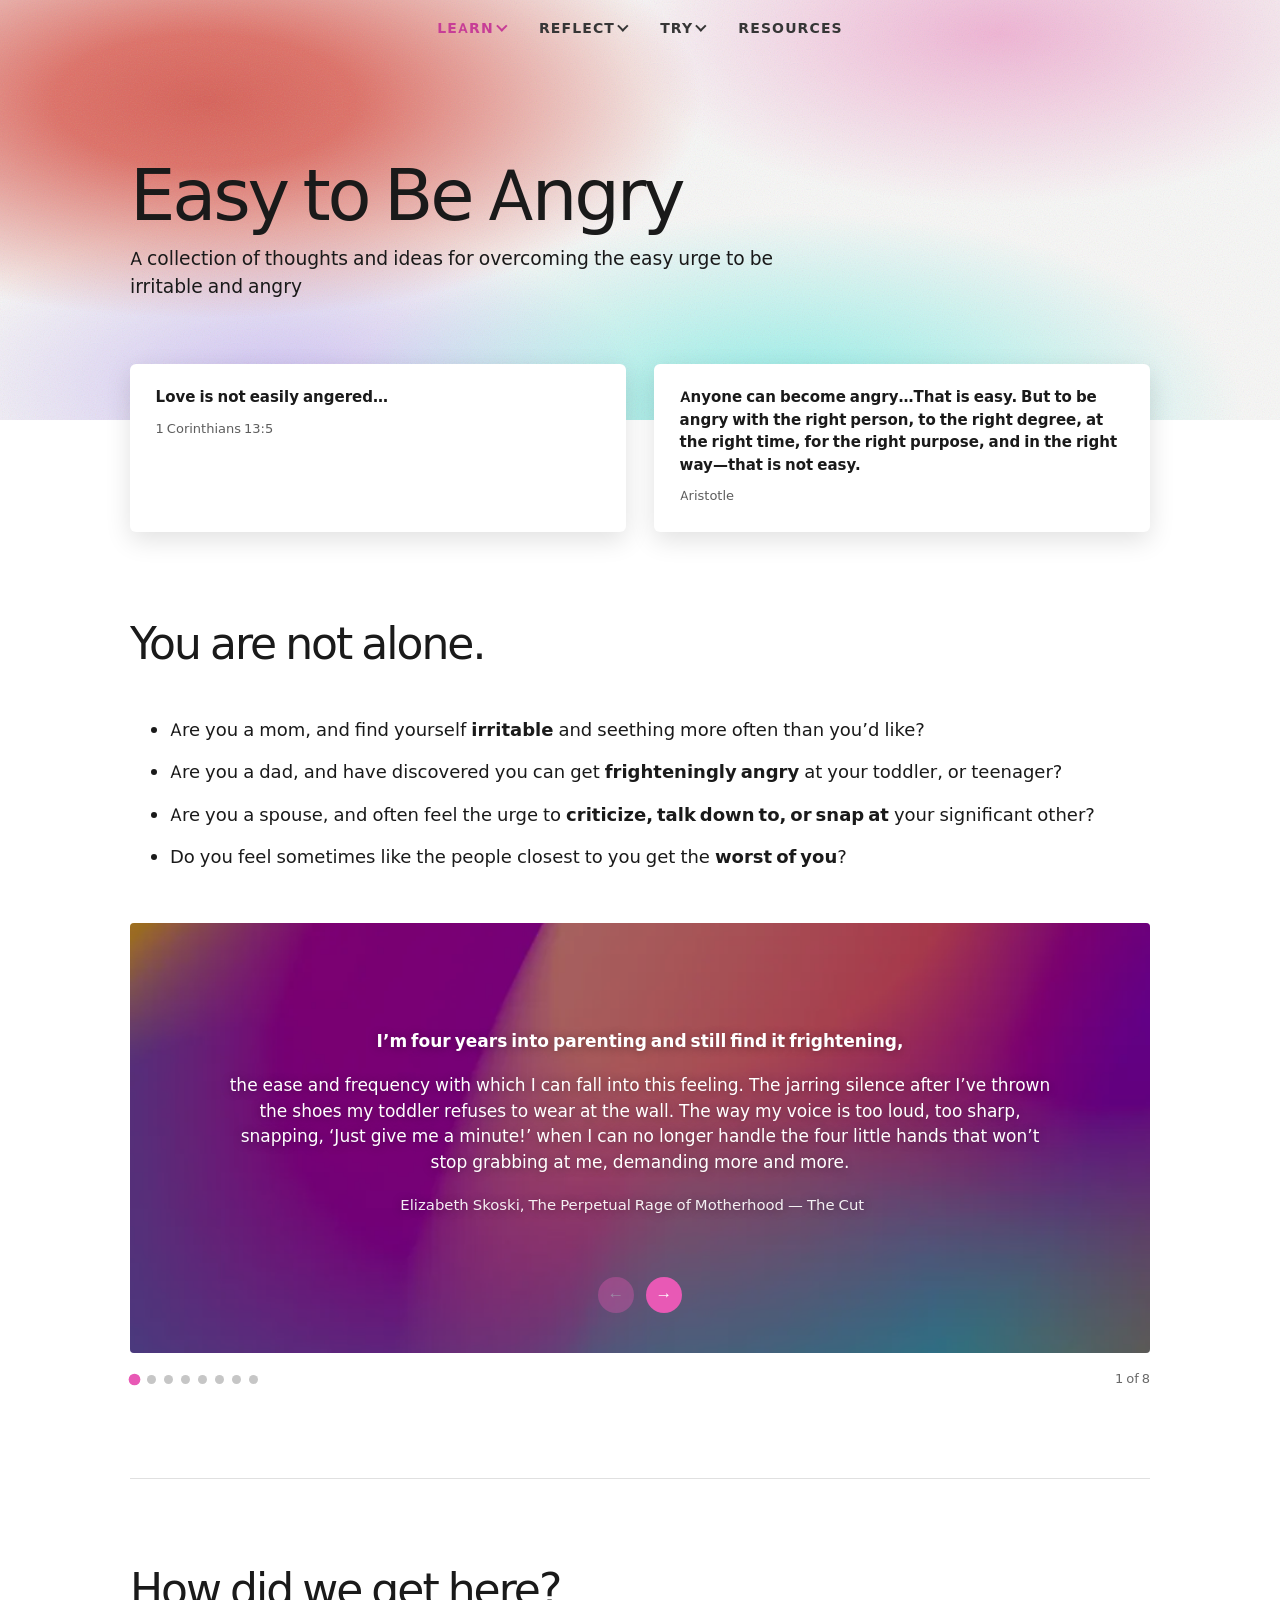
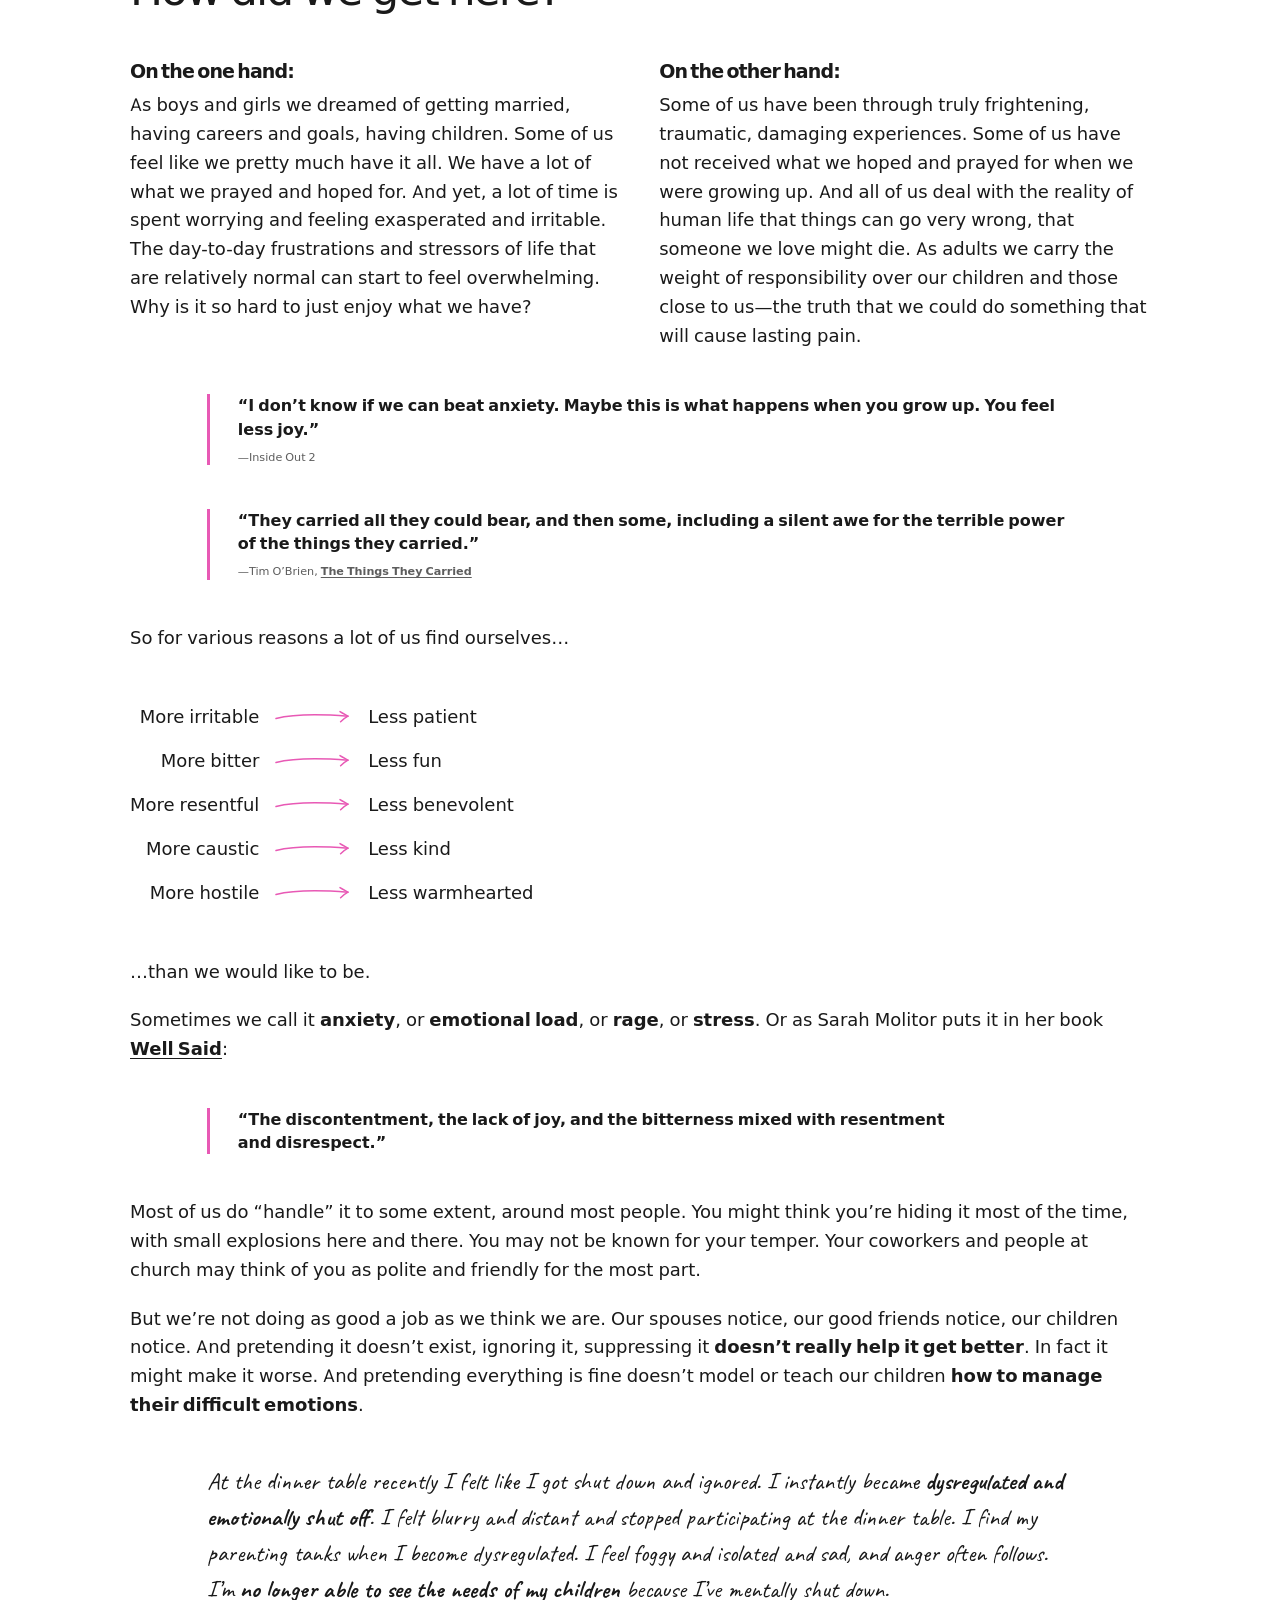
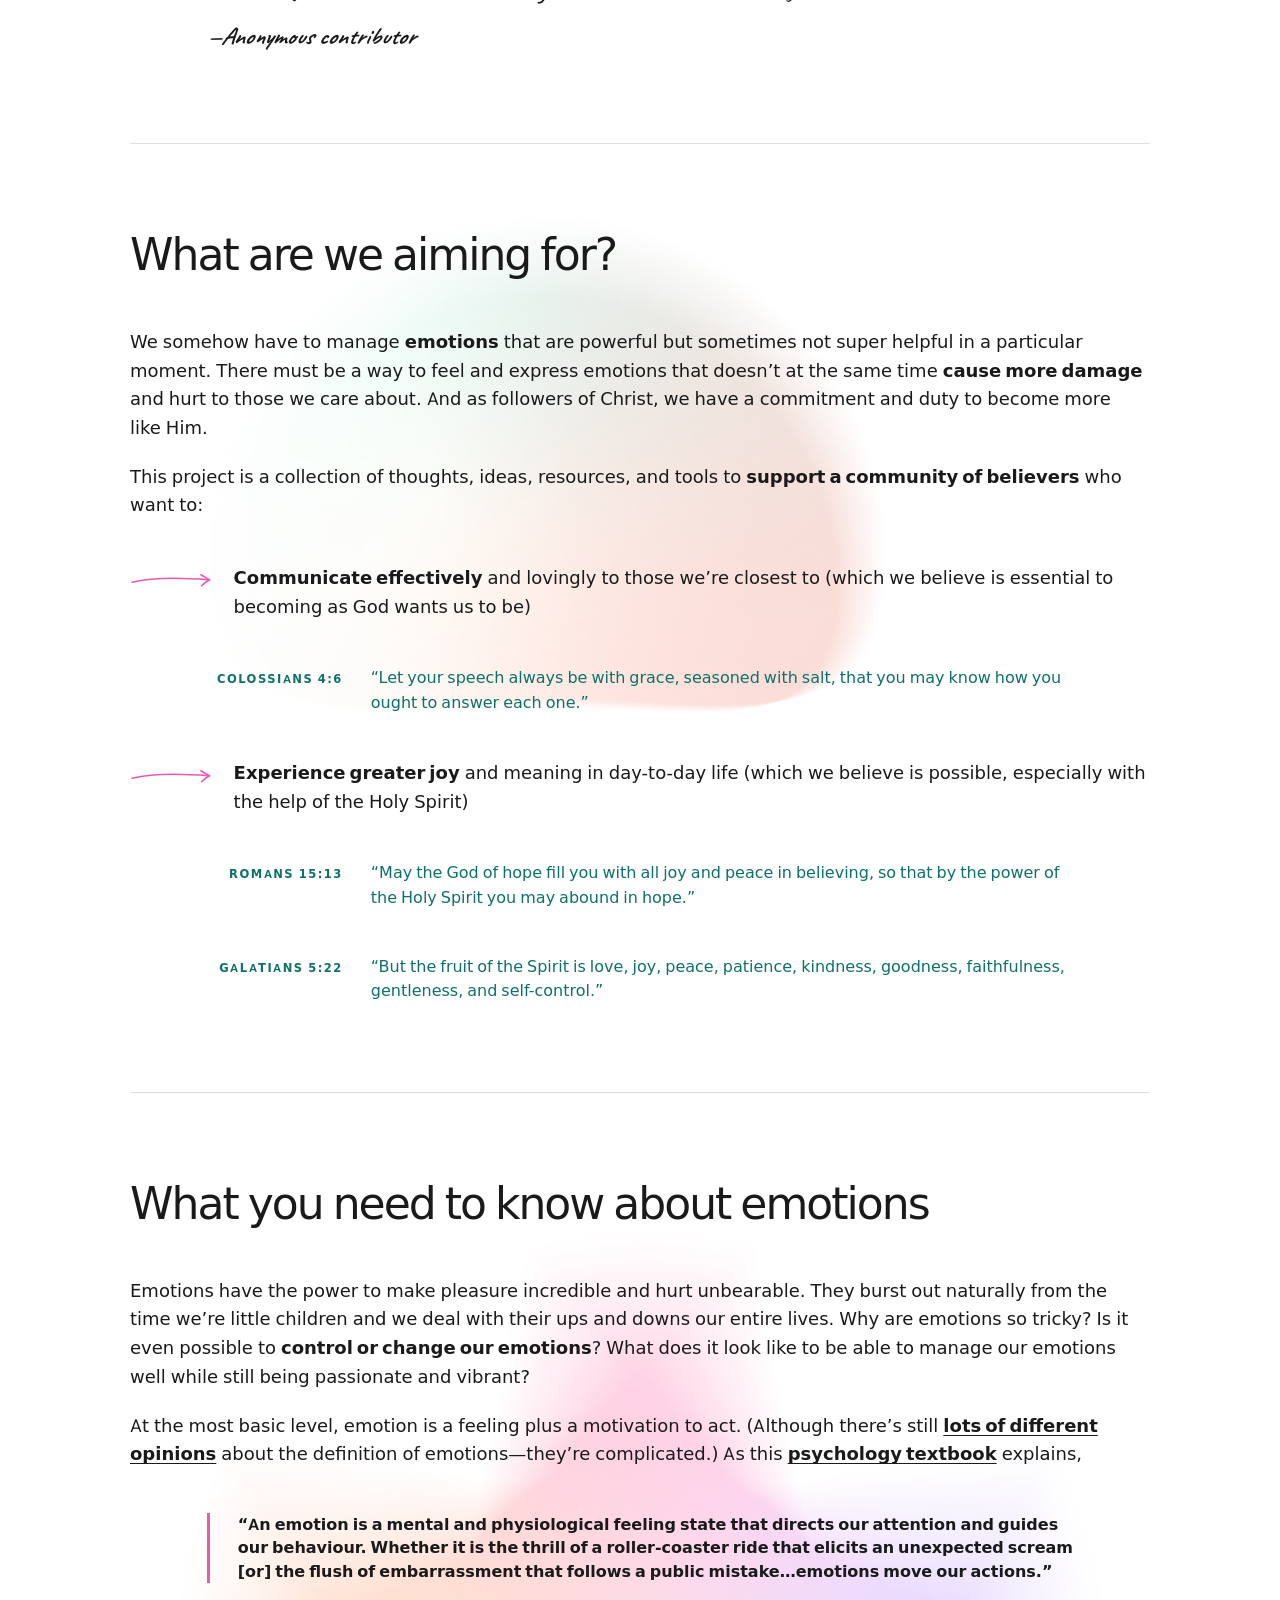
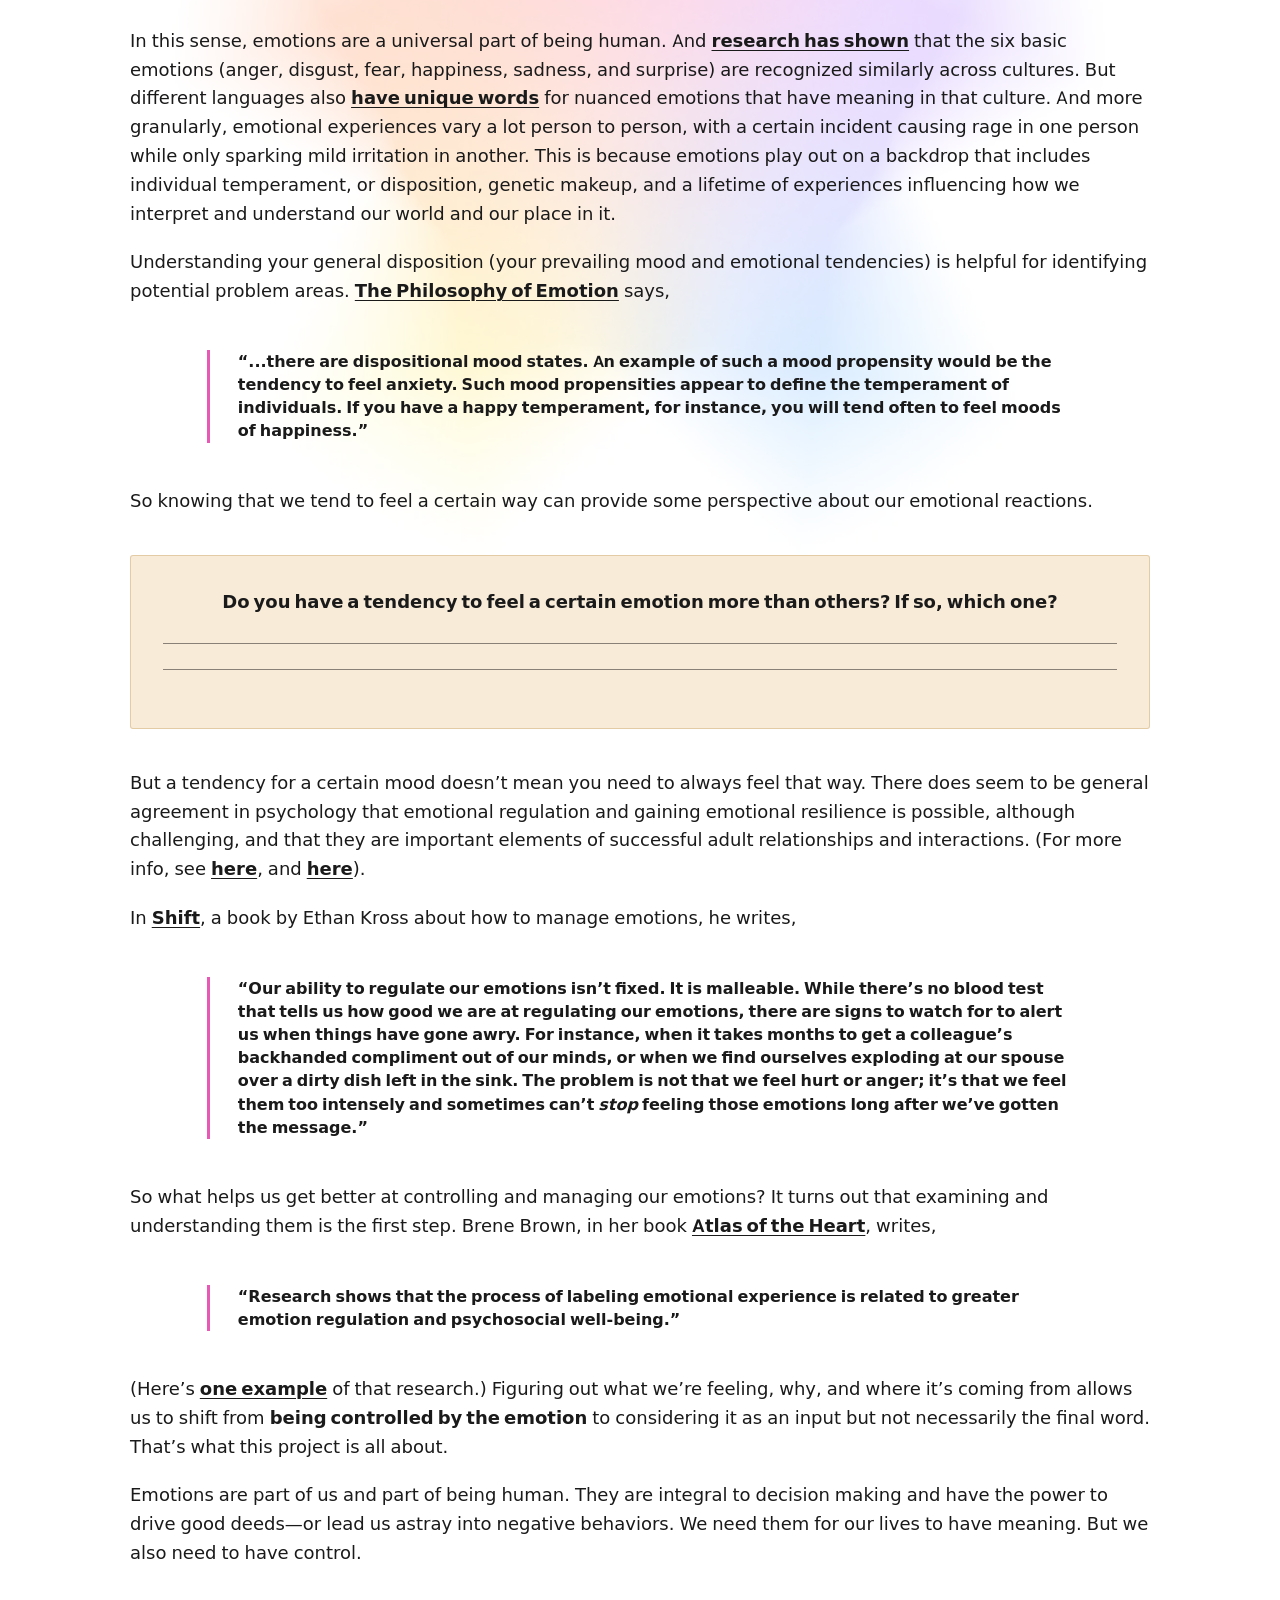
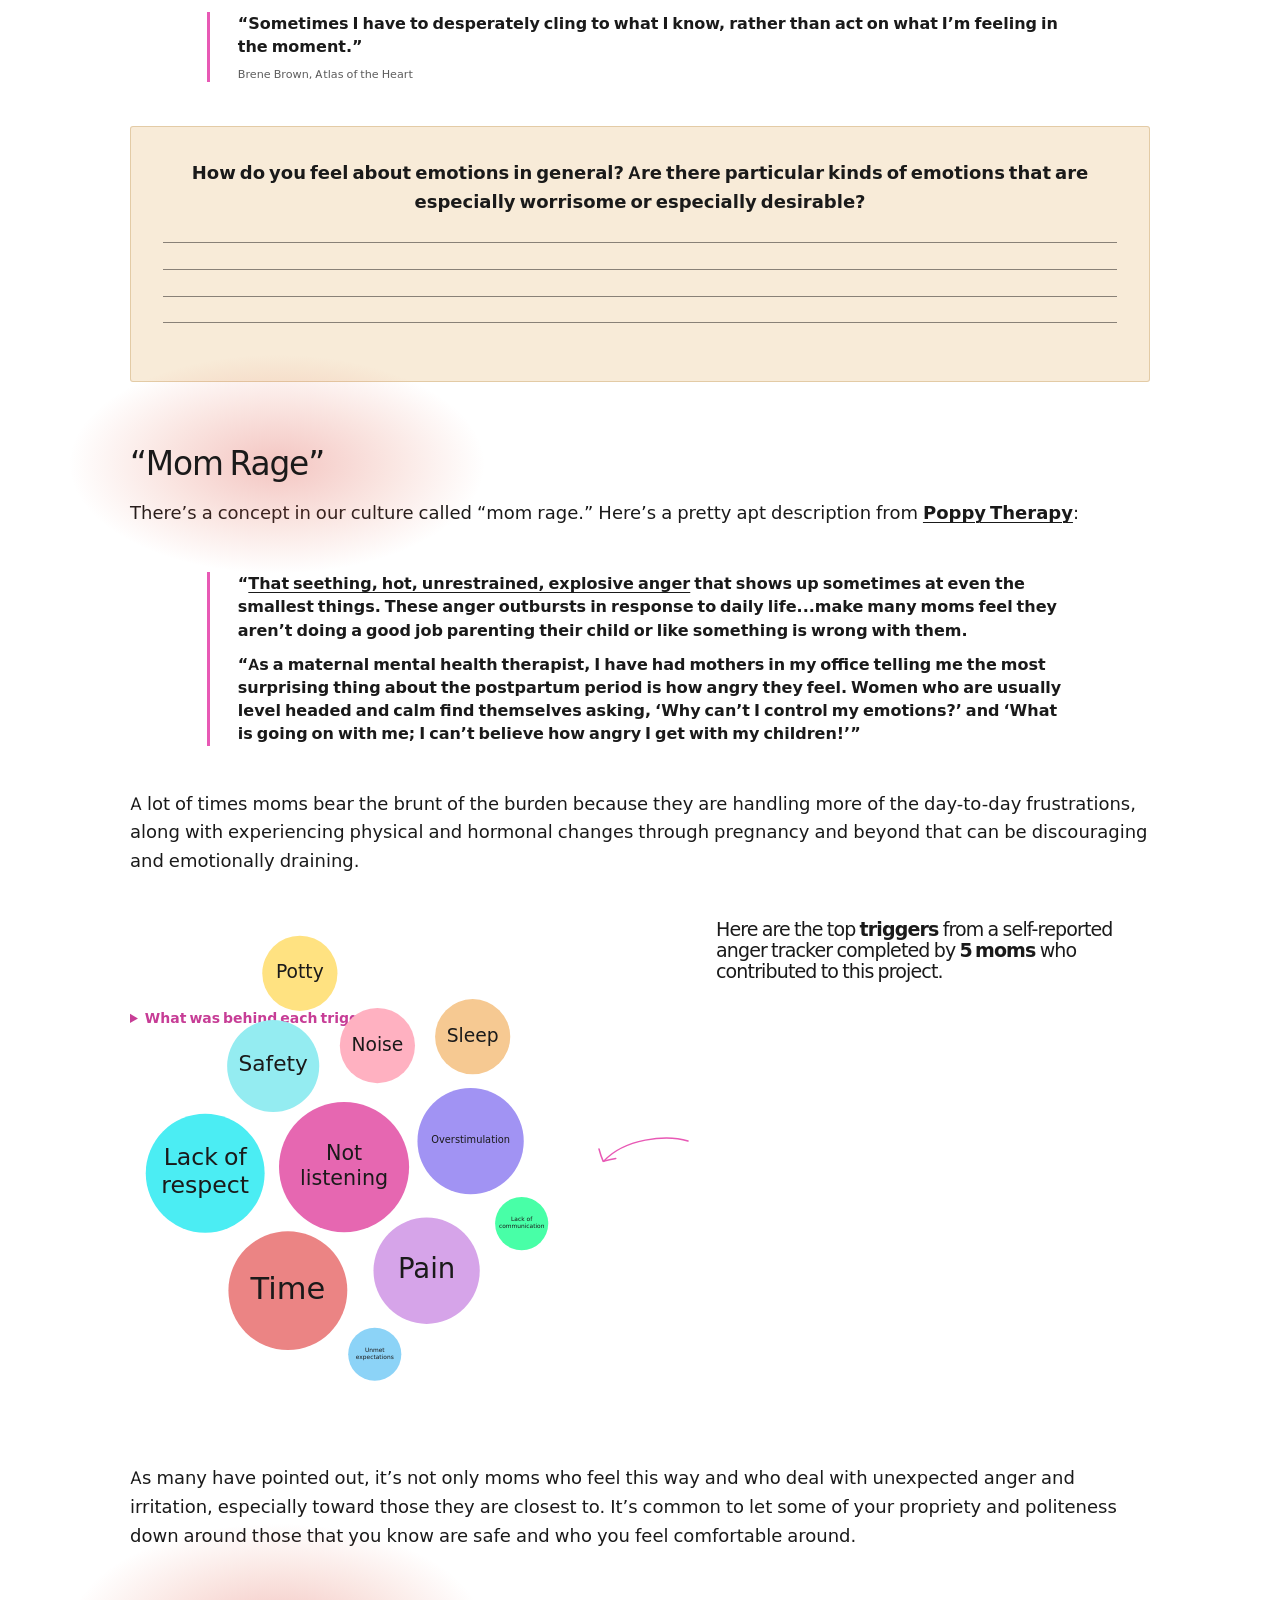
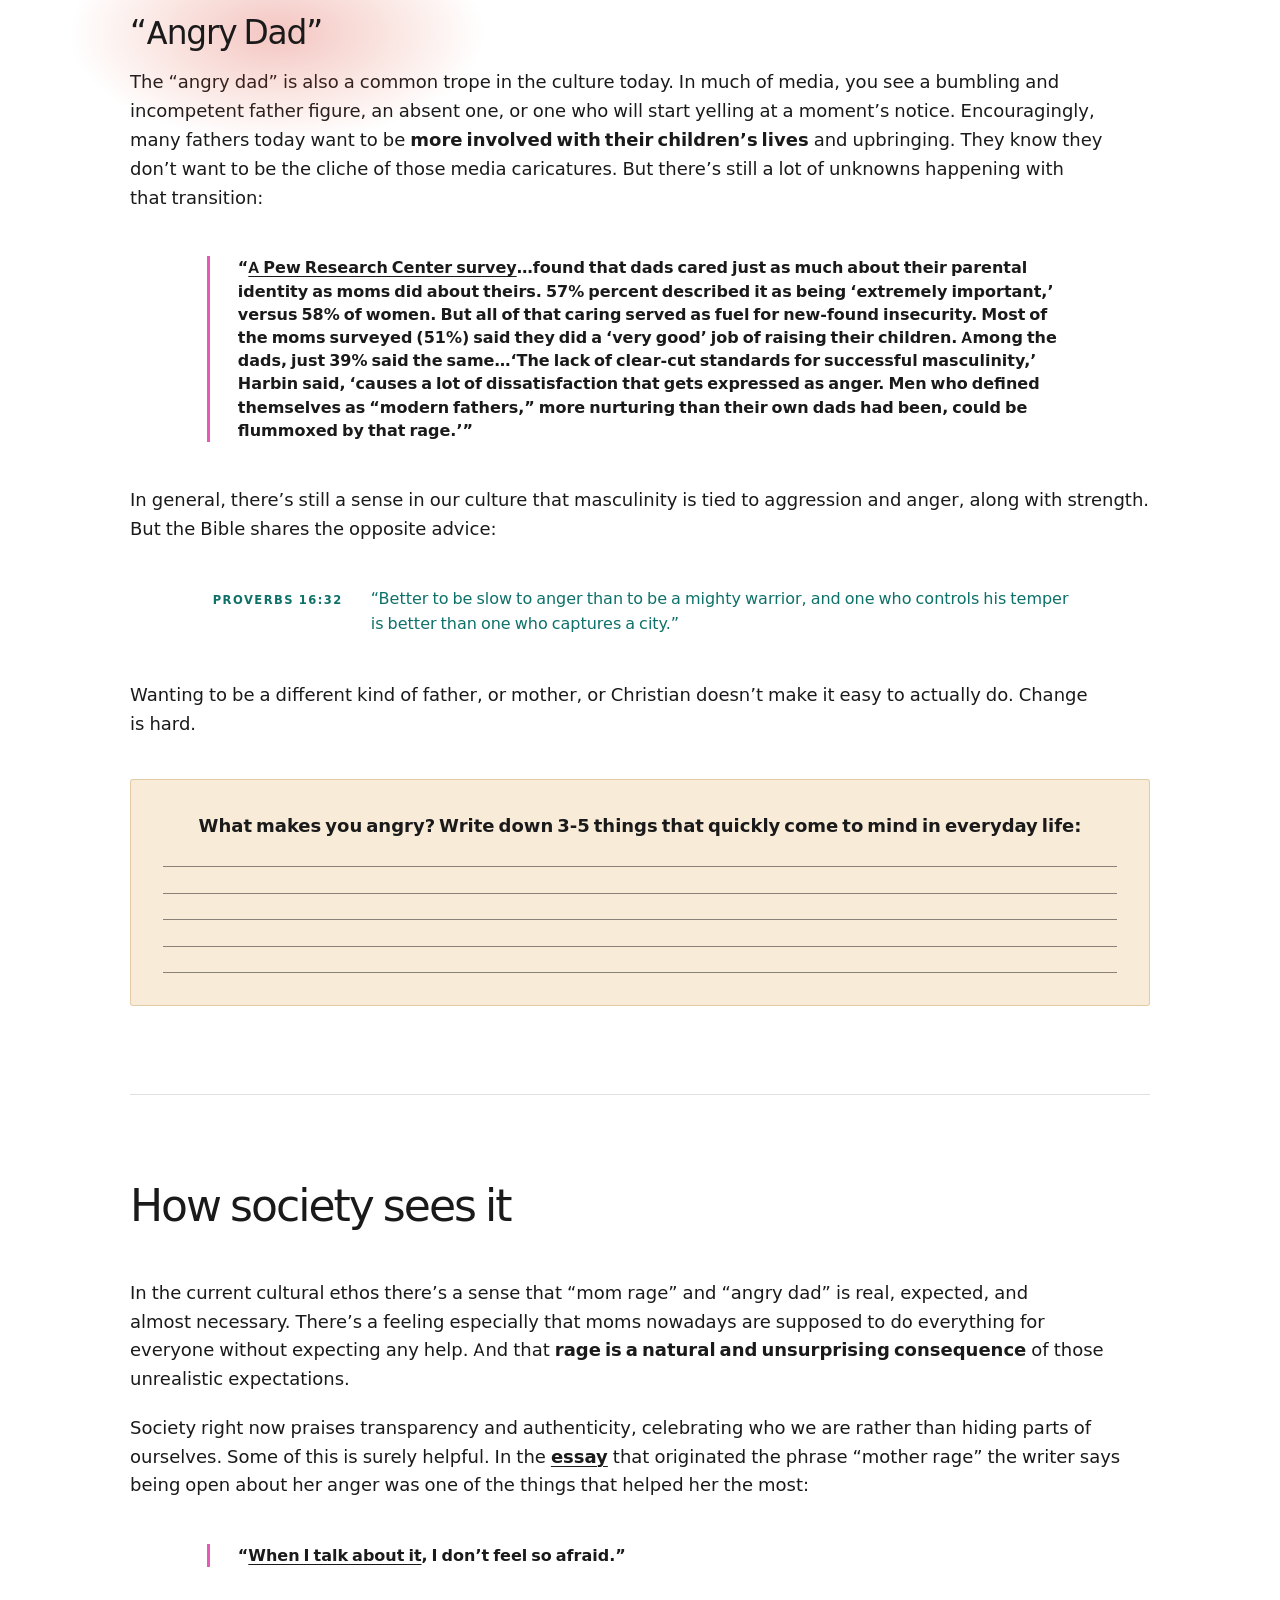
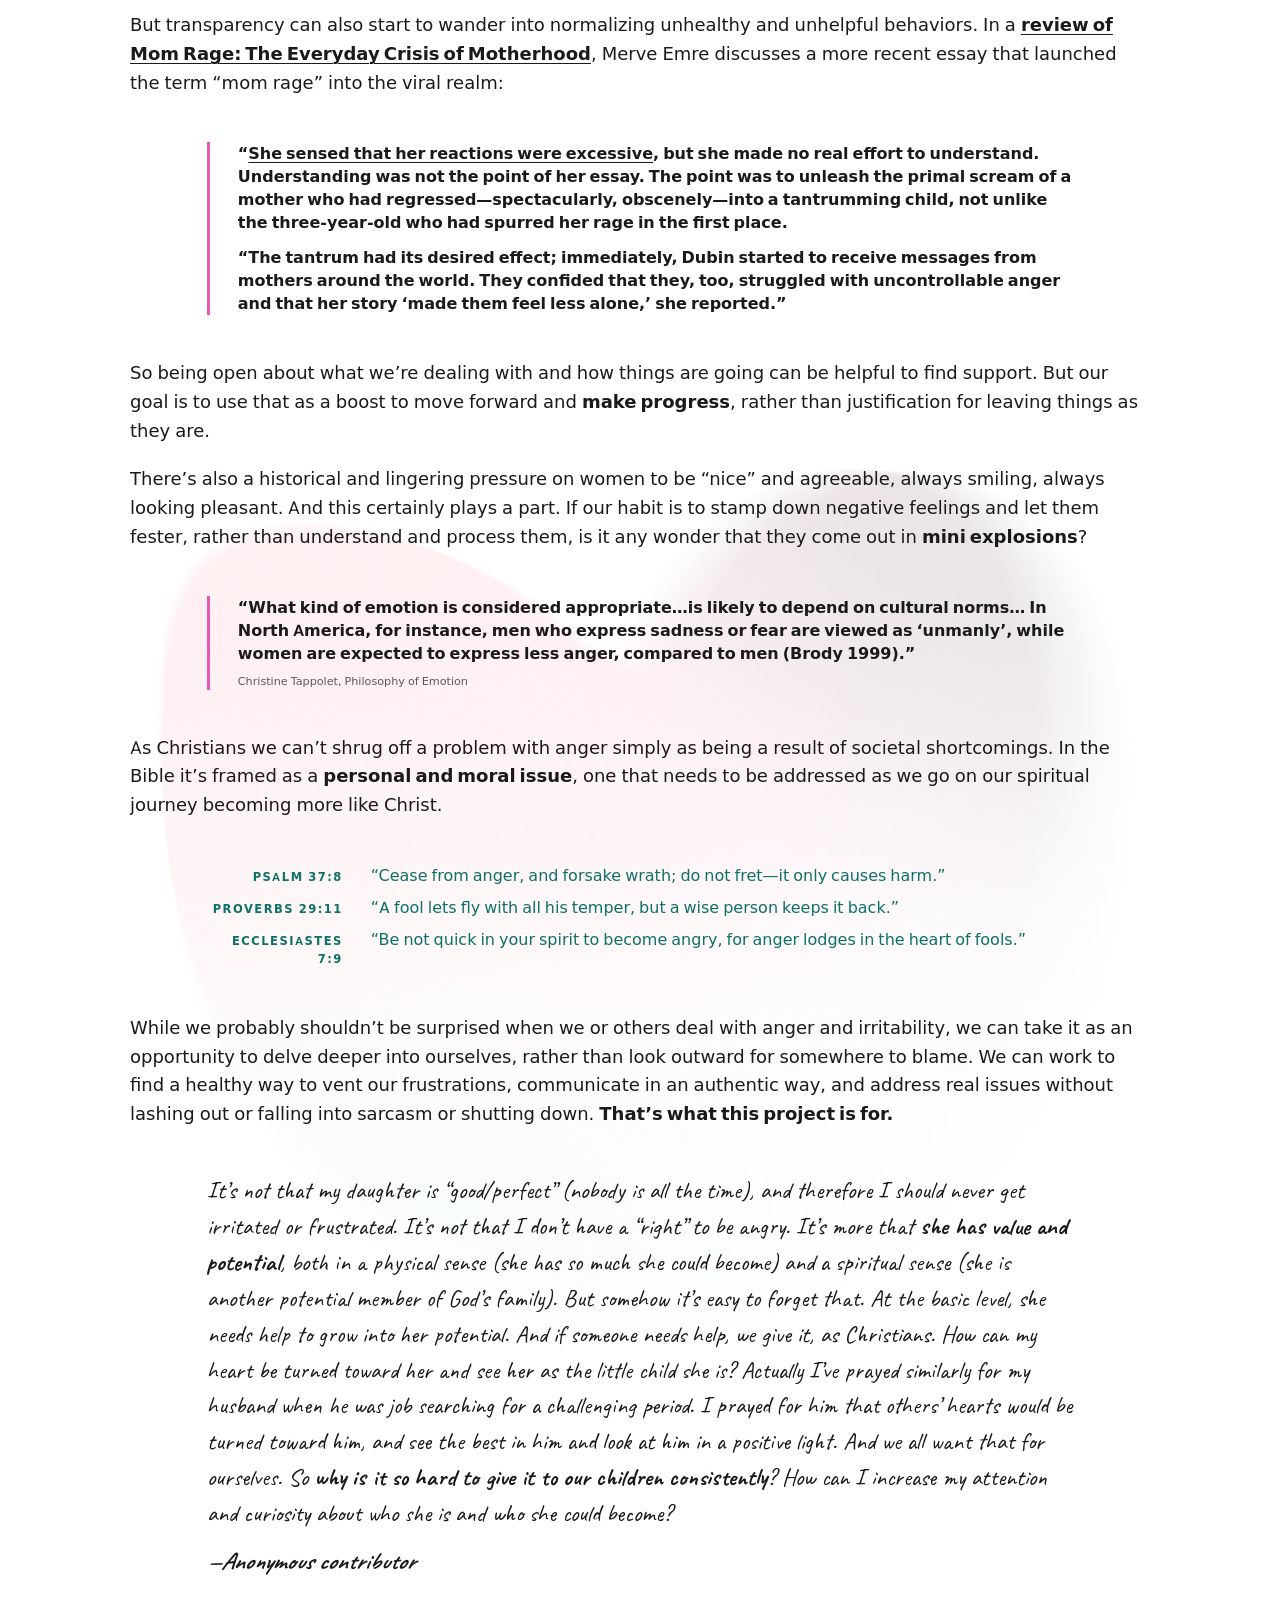
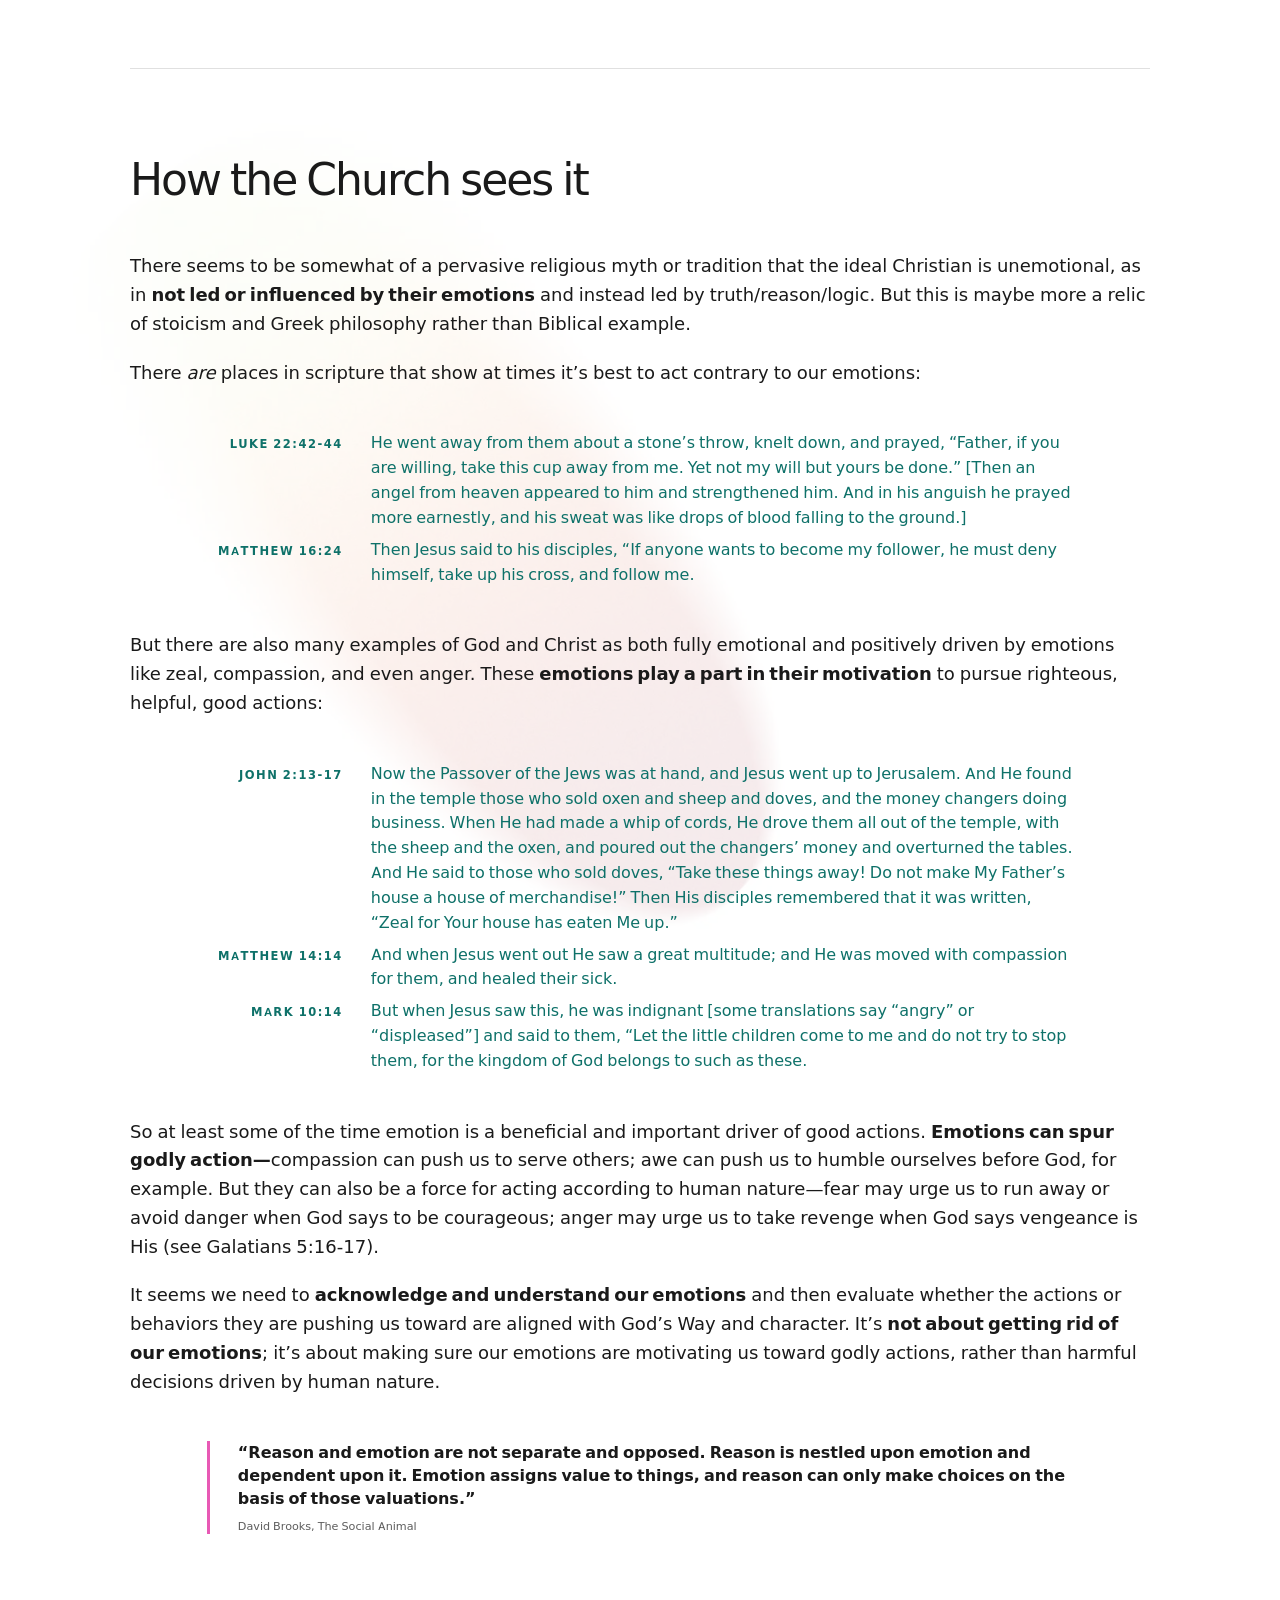
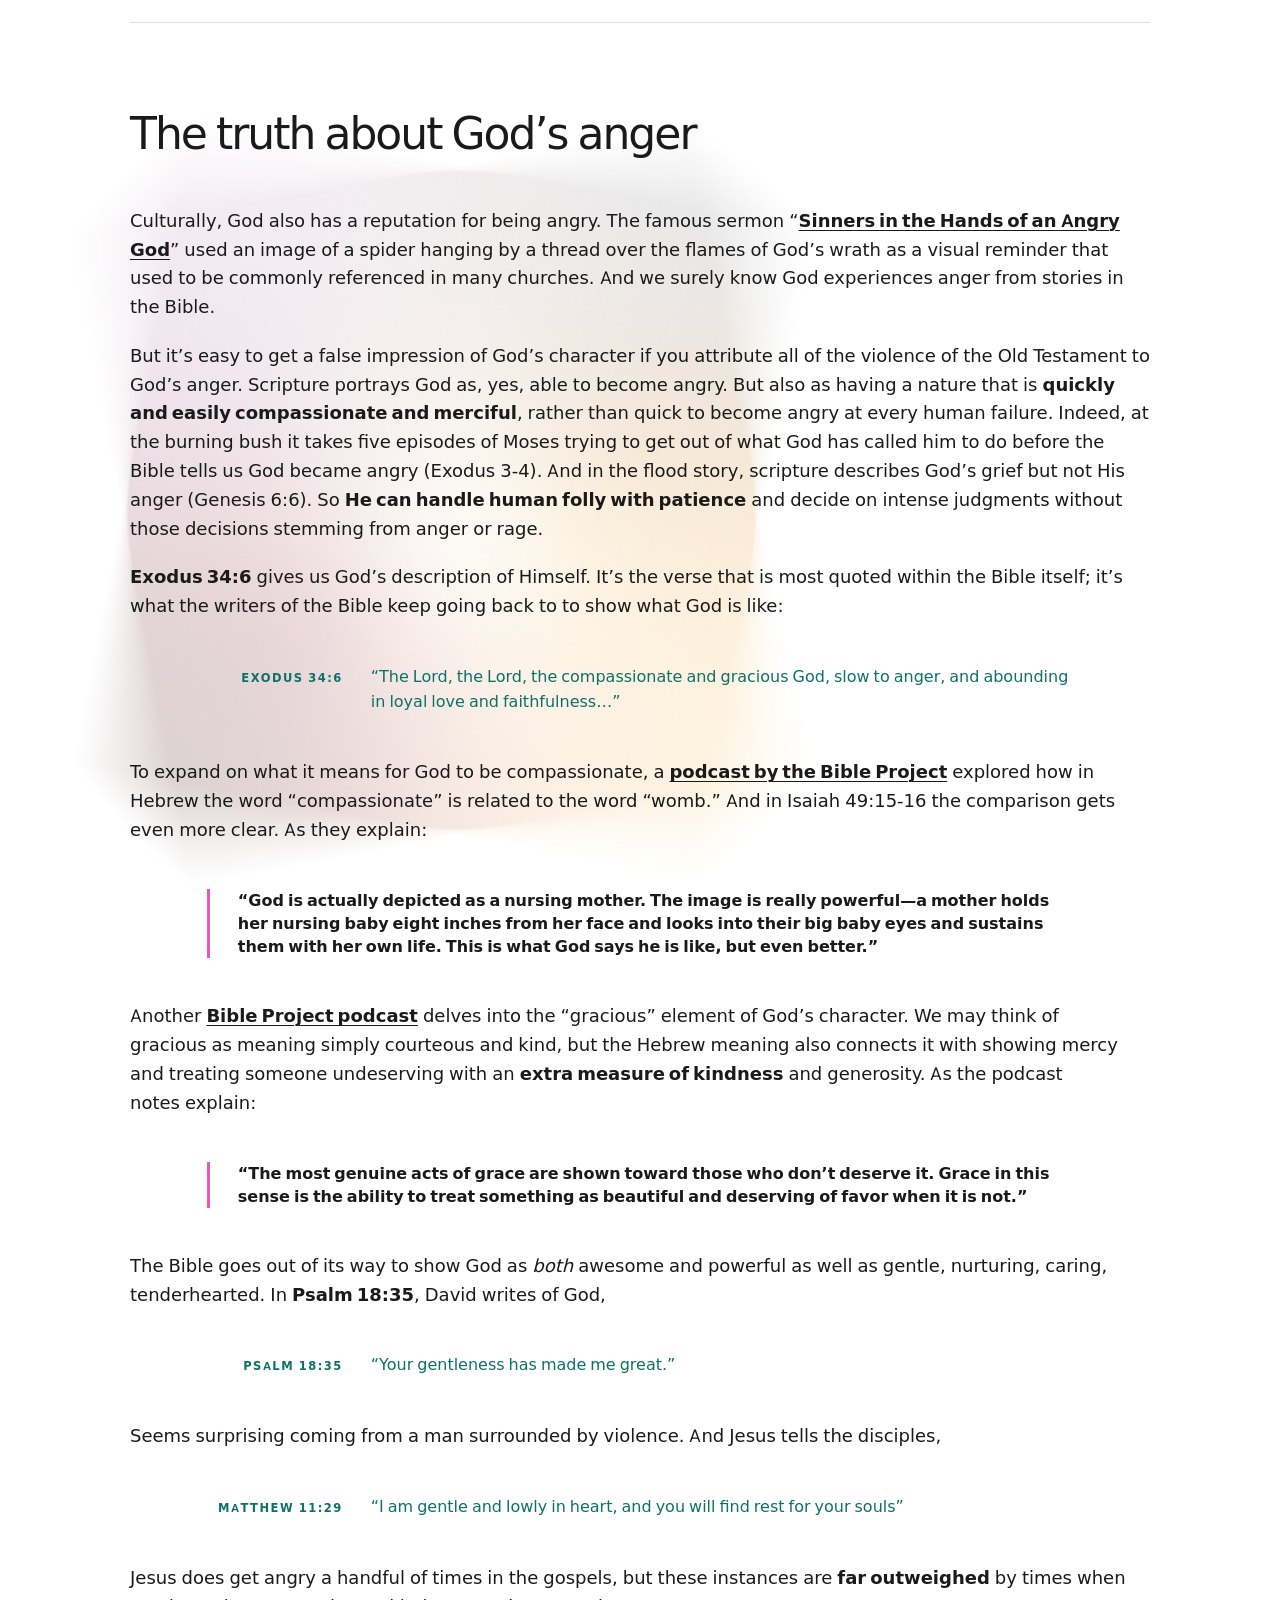
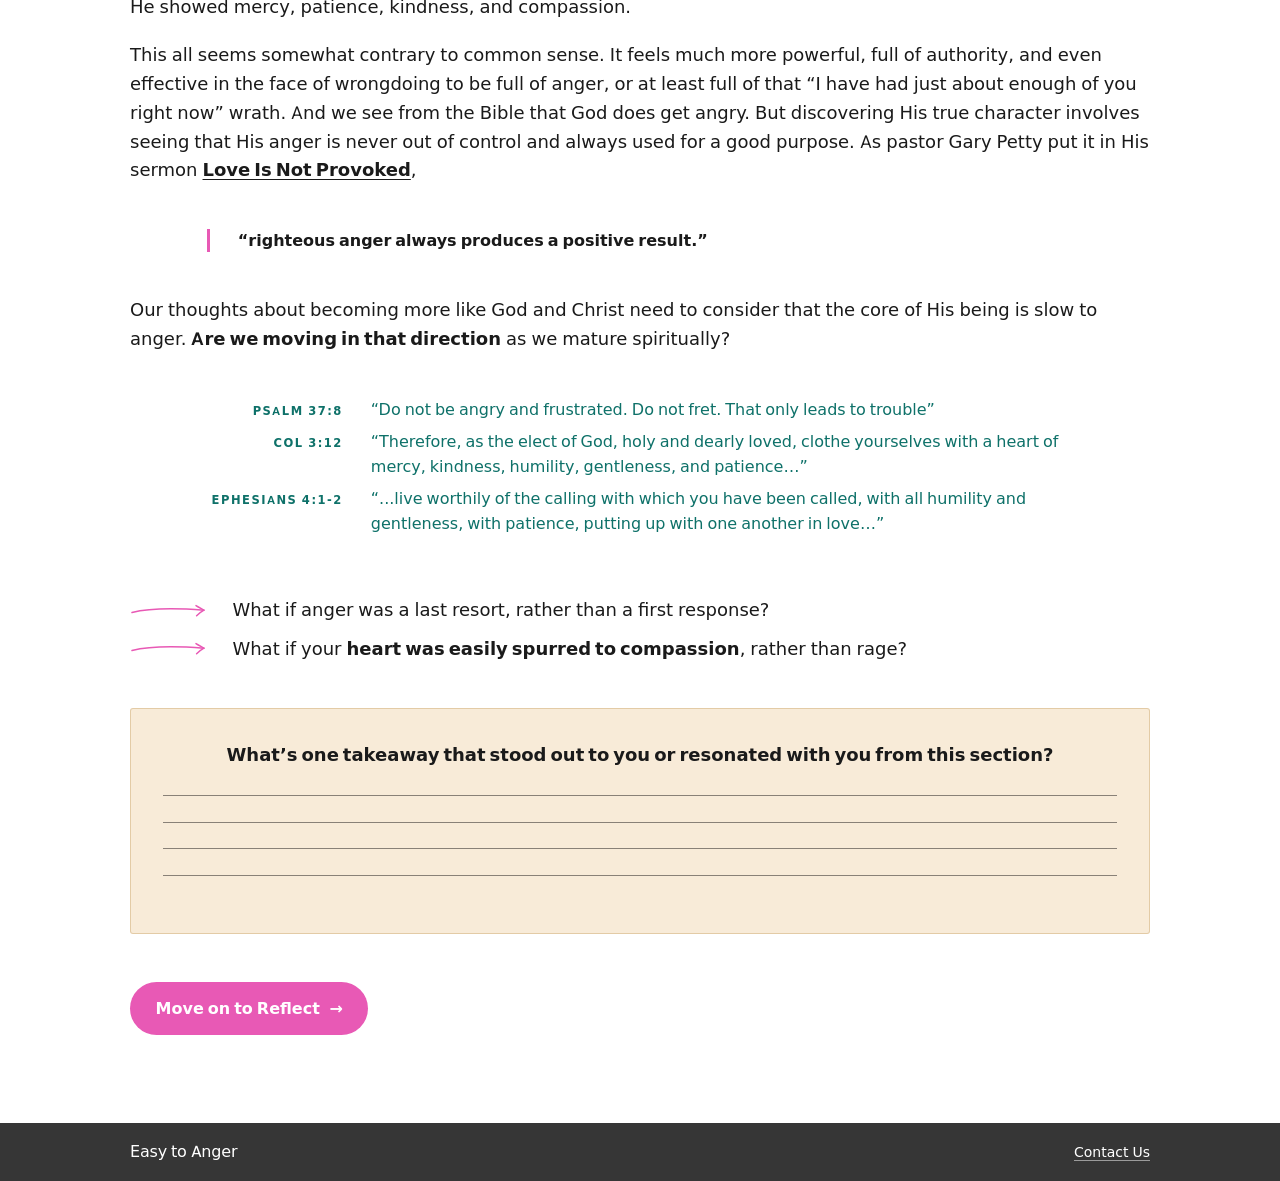
==== index.html @ da8b6449 "Pin the communicating artwork to the top of its section, clear of the steps A percentage background-" ====
<!DOCTYPE html>
<html lang="en">
<head>
<meta charset="utf-8">
<meta name="viewport" content="width=device-width, initial-scale=1">
<title>Easy to Be Angry | Learn</title>
<meta name="description" content="A collection of thoughts and ideas for overcoming the easy urge to be irritable and angry — what emotions are, how culture and the church see anger, and the truth about God's anger.">
<link rel="canonical" href="https://anger.kayleenschreiber.com/">
<meta property="og:site_name" content="Easy to Anger">
<meta property="og:title" content="Easy to Be Angry | Learn">
<meta property="og:description" content="A collection of thoughts and ideas for overcoming the easy urge to be irritable and angry.">
<meta property="og:type" content="website">
<meta property="og:url" content="https://anger.kayleenschreiber.com/">
<link rel="icon" href="assets/img/favicon.ico" sizes="any">
<link rel="icon" href="assets/img/favicon-32x32.png" type="image/png">
<link rel="apple-touch-icon" href="assets/img/apple-touch-icon.png">
<link rel="preload" href="assets/fonts/DMSans-var.woff2" as="font" type="font/woff2" crossorigin>
<link rel="stylesheet" href="assets/css/site.css?v=91">
</head>
<body>

<svg class="sprite" aria-hidden="true" focusable="false">
  <symbol id="arr-right" viewBox="0 0 80 16" fill="none" stroke="currentColor"
          stroke-width="1.5" stroke-linecap="round" stroke-linejoin="round">
    <path d="M2 9.5c14-3.4 36-5 72-2.2"/>
    <path d="M66 2.6c3.2 2 6 3.4 8 4.6-2.6 1.4-5 3.2-7.4 5.6"/>
  </symbol>
  <symbol id="arr-curve" viewBox="0 0 104 54" fill="none" stroke="currentColor"
          stroke-width="1.5" stroke-linecap="round" stroke-linejoin="round">
    <path d="M100 10C78 3 36 8 16 30"/>
    <path d="M11 18c1.2 4.6 2.6 8.6 4.2 12.4 4-1.4 8.2-2.4 12.6-3"/>
  </symbol>
</svg>

<a class="skip-link" href="#main">Skip to content</a>

<header class="nav">
  <nav class="nav__inner" aria-label="Main">
    <button class="nav__toggle" type="button" aria-expanded="false" aria-controls="nav-list">
      <span class="nav__burger" aria-hidden="true"><span></span><span></span><span></span></span>
      <span class="nav__toggle-label">Menu</span>
    </button>

    <ul class="nav__list" id="nav-list" data-open="false">
      <li class="nav__item nav__item--has-menu">
        <a class="nav__link" href="./" aria-current="page" aria-expanded="false">Learn <span class="nav__caret" aria-hidden="true"></span></a>
        <ul class="nav__submenu" data-open="false">
          <li><a class="nav__sublink" href="#eNUc-yBgoOX">How did we get here?</a></li>
          <li><a class="nav__sublink" href="#eL5sNPZb7dn">What are we aiming for?</a></li>
          <li><a class="nav__sublink" href="#eVFi1bSTTQn">What you need to know</a></li>
        </ul>
      </li>

      <li class="nav__item nav__item--has-menu">
        <a class="nav__link" href="reflect/" aria-expanded="false">Reflect <span class="nav__caret" aria-hidden="true"></span></a>
        <ul class="nav__submenu" data-open="false">
          <li><a class="nav__sublink" href="reflect/#enYRMdJbex8">Underneath your anger</a></li>
          <li><a class="nav__sublink" href="reflect/#eVgfbqmAJnC">Optimism or pessimism?</a></li>
          <li><a class="nav__sublink" href="reflect/#eVTqlib1hWp">The physical connection</a></li>
        </ul>
      </li>

      <li class="nav__item nav__item--has-menu">
        <a class="nav__link" href="try/" aria-expanded="false">Try <span class="nav__caret" aria-hidden="true"></span></a>
        <ul class="nav__submenu" data-open="false">
          <li><a class="nav__sublink" href="try/#eGcg0D8jIK-">A new way of communicating</a></li>
          <li><a class="nav__sublink" href="try/#emC0sP80a1_">Getting good at reconciliation</a></li>
          <li><a class="nav__sublink" href="try/#eslJAdl4KjA">Modeling empathy</a></li>
          <li><a class="nav__sublink" href="try/#eWQRCvQ-23s">Tools for emotion regulation</a></li>
          <li><a class="nav__sublink" href="try/#eueGSrS8UWR">Therapy</a></li>
          <li><a class="nav__sublink" href="try/#e3rfin2Y4sl">Pursuing meaning</a></li>
        </ul>
      </li>

      <li class="nav__item"><a class="nav__link" href="resources/">Resources</a></li>
    </ul>
  </nav>
</header>

<main id="main">

  <section class="hero hero--art">
    <div class="container">
      <h1 class="hero__title">Easy to Be Angry</h1>
      <p class="hero__standfirst">A collection of thoughts and ideas for overcoming the easy urge to be irritable and angry</p>
    </div>
  </section>

  <div class="container quote-overlap">
        <div class="quote-row">
          <blockquote class="qcard">
            <p>Love is not easily angered…</p>
            <cite>1 Corinthians 13:5</cite>
          </blockquote>
          <blockquote class="qcard">
            <p>Anyone can become angry…That is easy. But to be angry with the right person, to the right degree, at the right time, for the right purpose, and in the right way—that is not easy.</p>
            <cite>Aristotle</cite>
          </blockquote>
        </div>
  </div>

  <section class="section section--no-rule" id="start" aria-labelledby="not-alone">
    <div class="container">
      <h2 class="section__title" id="not-alone">You are not alone.</h2>
      <div class="not-alone">
        <ul class="question-list">
        <li>Are you a mom, and find yourself <strong>irritable</strong> and seething more often than you’d like?</li>
        <li>Are you a dad, and have discovered you can get <strong>frighteningly angry</strong> at your toddler, or teenager?</li>
        <li>Are you a spouse, and often feel the urge to <strong>criticize, talk down to, or snap at</strong> your significant other?</li>
        <li>Do you feel sometimes like the people closest to you get the <strong>worst of you</strong>?</li>
        </ul>
      </div>
    </div>
  </section>

  <section class="section section--light section--no-rule section--continues" aria-label="Relatable examples from books and media">
    <div class="container">

      <div class="carousel" data-carousel>
        <div class="carousel__stage">
        <div class="carousel__viewport" tabindex="0" role="group"
             aria-roledescription="carousel" aria-label="Relatable examples from books and media">
        <figure class="quote-card" role="group" aria-roledescription="slide" style="background-image:url('assets/img/card-1.webp')">
          <blockquote>
            <p>I’m four years into parenting and still find it frightening,</p>
            <p>the ease and frequency with which I can fall into this feeling. The jarring silence after I’ve thrown the shoes my toddler refuses to wear at the wall. The way my voice is too loud, too sharp, snapping, ‘Just give me a minute!’ when I can no longer handle the four little hands that won’t stop grabbing at me, demanding more and more.</p>
            <cite class="quote-card__cite"><a target="_blank" rel="noopener external" href="https://www.thecut.com/2022/01/mom-rage-leda-the-lost-daughter.html" aria-label="Read The Perpetual Rage of Motherhood on The Cut">Elizabeth Skoski, The Perpetual Rage of Motherhood — The Cut</a></cite>
          </blockquote>
        </figure>

        <figure class="quote-card" role="group" aria-roledescription="slide" style="background-image:url('assets/img/card-2.webp')">
          <blockquote>
            <p>[My son] can provoke me into a state of something similar to road rage.</p>
            <p>I have felt many times over the years that I was capable of hurting him. I have not done this yet. Or at any rate, I have only hurt him a little – I have spanked him a few times, yanked him and grabbed him too hard… I felt confused that no one tells you when you’re pregnant how insane you’re going to feel after the baby comes, how pathological, how inept and out of control.</p>
            <cite class="quote-card__cite"><a target="_blank" rel="noopener external" href="https://www.salon.com/1998/10/29/29lamo_2/" aria-label="Read Mother Rage: Theory and Practice on Salon">Anne Lamott, Mother Rage: Theory and Practice — Salon</a></cite>
          </blockquote>
        </figure>

        <figure class="quote-card" role="group" aria-roledescription="slide" style="background-image:url('assets/img/card-3.webp')">
          <blockquote>
            <p>[Her] emotional outbursts seem less like catharsis and more like the angry, begrudging inevitability of a kettle boiling over.</p>
            <cite class="quote-card__cite"><a target="_blank" rel="noopener external" href="https://www.pastemagazine.com/movies/netflix/the-lost-daughter-review" aria-label="Read The Lost Daughter review on Paste Magazine">Aurora Amidon, <cite>The Lost Daughter</cite> Understands That Womanhood Is Profoundly Complicated — Paste Magazine</a></cite>
          </blockquote>
        </figure>

        <figure class="quote-card" role="group" aria-roledescription="slide" style="background-image:url('assets/img/card-4.webp')">
          <blockquote>
            <p>She had been a quiet, proper woman, extremely obedient to God and expectation.</p>
            <p>From what I remember, she loved my brother and me, but her affection surfaced only within strict parameters, governing us with a grave fear of how we’d all perform on Judgment Day. I had occasionally glimpsed her carefully concealed passion unleash on our backsides with the black rubber flyswatter, or in the subtle stains of quickly swept tears when she stood after prayer, but I never saw her kiss my father or even once take him in her arms.</p>
            <cite class="quote-card__cite"><a target="_blank" rel="noopener external" href="https://www.shelleyread.com/" aria-label="Go As a River by Shelley Read">Shelley Read, Go As a River — Book</a></cite>
          </blockquote>
        </figure>

        <figure class="quote-card" role="group" aria-roledescription="slide" style="background-image:url('assets/img/card-5.webp')">
          <blockquote>
            <p>She was nervous and worn out with watching and worry,</p>
            <p>and in that unreasonable frame of mind which the best of mothers occasionally experience when domestic cares oppress them. Want of exercise robs them of cheerfulness, and too much devotion to that idol of American women, the teapot, makes them feel as if they were all nerve and no muscle.</p>
            <cite class="quote-card__cite"><a target="_blank" rel="noopener external" href="https://www.penguinrandomhouse.com/books/292496/little-women-by-louisa-may-alcott-with-an-introduction-by-regina-barreca-and-an-afterword-by-susan-straight/" aria-label="Little Women by Louisa May Alcott">Louisa May Alcott, Little Women — Book</a></cite>
          </blockquote>
        </figure>

        <figure class="quote-card" role="group" aria-roledescription="slide" style="background-image:url('assets/img/card-6.webp')">
          <blockquote>
            <p>I had three young children in tow [at the grocery store], and on this day they were being particularly well behaved.</p>
            <p>The two younger ones were riding in the cart and the older one was helping me get items off the shelf. A grandfatherly man stopped, looked at these adorable kids, and said, ‘You are so good. I’ll bet your mother never yells at you!’ It was a golden moment. My oldest looked at him wide-eyed and said, ‘No, she yells at us all the time…for no reason!’</p>
            <cite class="quote-card__cite"><a target="_blank" rel="noopener external" href="https://how-to-talk.com/how-to-talk-so-little-kids-will-listen-book/" aria-label="How to Talk so Little Kids Will Listen">Joanna Faber and Julie King, How to Talk so Little Kids Will Listen — Book</a></cite>
          </blockquote>
        </figure>

        <figure class="quote-card" role="group" aria-roledescription="slide" style="background-image:url('assets/img/card-2.webp')">
          <blockquote>
            <p>He had planned on spending no more than two hours grading;</p>
            <p>he would do well to go over to the track and put in a couple of overdue miles. But flat-footed student prose and inept, flabby, half-baked student logic had worked him into a silent fury, and the fury itself became a kind of joy, each bad paper stoking higher the flames of his outrage.</p>
            <cite class="quote-card__cite"><a target="_blank" rel="noopener external" href="https://archive.org/details/bestchristiansho0000unse/page/n5/mode/2up" aria-label="Ax of the Apostles by Erin McGraw">Erin McGraw, Ax of the Apostles — Short Story</a></cite>
          </blockquote>
        </figure>

        <figure class="quote-card" role="group" aria-roledescription="slide" style="background-image:url('assets/img/card-1.webp')">
          <blockquote>
            <p>Self-discovery can be a brutal process,</p>
            <p>revealed, not just through intense engagement in the work of child-rearing, but also, more particularly, through the bouts of rage that the child may inspire. ‘You don’t know anything about yourself until your adorable little boy looks you in the eye, notices that your face is right up close to him, and punches you in the nose.’</p>
            <cite class="quote-card__cite"><a target="_blank" rel="noopener external" href="https://www.theatlantic.com/magazine/archive/2022/07/dad-anger-gessen-raising-raffi-book-review/638451/" aria-label="Why Is Dad So Mad? in The Atlantic">Daniel Engber, Why Is Dad So Mad? — The Atlantic</a></cite>
          </blockquote>
        </figure>
        </div>
          <div class="carousel__nav">
            <button class="carousel__btn carousel__btn--prev" type="button" aria-label="Previous example">
              <span aria-hidden="true">&larr;</span>
            </button>
            <button class="carousel__btn carousel__btn--next" type="button" aria-label="Next example">
              <span aria-hidden="true">&rarr;</span>
            </button>
          </div>
        </div>

        <div class="carousel__status">
          <div class="carousel__dots" role="tablist" aria-label="Choose example"></div>
          <p class="carousel__count" aria-live="polite">1 of 8</p>
        </div>
      </div>
    </div>
  </section>

  <section class="section section--tan" id="eNUc-yBgoOX" aria-labelledby="how-did-we">
    <div class="container">
      <h2 class="section__title" id="how-did-we" data-reveal>How did we get here?</h2>

      <div class="split" data-reveal>
        <div class="prose">
          <h3>On the one hand:</h3>
          <p>As boys and girls we dreamed of getting married, having careers and goals, having children. Some of us feel like we pretty much have it all. We have a lot of what we prayed and hoped for. And yet, a lot of time is spent worrying and feeling exasperated and irritable. The day-to-day frustrations and stressors of life that are relatively normal can start to feel overwhelming. Why is it so hard to just enjoy what we have?</p>
        </div>
        <div class="prose">
          <h3>On the other hand:</h3>
          <p>Some of us have been through truly frightening, traumatic, damaging experiences. Some of us have not received what we hoped and prayed for when we were growing up. And all of us deal with the reality of human life that things can go very wrong, that someone we love might die. As adults we carry the weight of responsibility over our children and those close to us—the truth that we could do something that will cause lasting pain.</p>
        </div>
      </div>

      <blockquote class="pullquote" data-reveal>
        “I don’t know if we can beat anxiety. Maybe this is what happens when you grow up. You feel less joy.”
        <cite>—Inside Out 2</cite>
      </blockquote>

      <blockquote class="pullquote" data-reveal>
        “They carried all they could bear, and then some, including a silent awe for the terrible power of the things they carried.”
        <cite>—Tim O’Brien, <a class="inline-link" target="_blank" rel="noopener external" href="https://www.goodreads.com/work/quotes/1235619">The Things They Carried</a></cite>
      </blockquote>

      <div class="prose" data-reveal>
        <p>So for various reasons a lot of us find ourselves…</p>
      </div>

      <ul class="shift-list" data-reveal>
        <li><span>More irritable</span><svg class="arrow" aria-hidden="true"><use href="#arr-right"/></svg><span>Less patient</span></li>
        <li><span>More bitter</span><svg class="arrow" aria-hidden="true"><use href="#arr-right"/></svg><span>Less fun</span></li>
        <li><span>More resentful</span><svg class="arrow" aria-hidden="true"><use href="#arr-right"/></svg><span>Less benevolent</span></li>
        <li><span>More caustic</span><svg class="arrow" aria-hidden="true"><use href="#arr-right"/></svg><span>Less kind</span></li>
        <li><span>More hostile</span><svg class="arrow" aria-hidden="true"><use href="#arr-right"/></svg><span>Less warmhearted</span></li>
      </ul>

      <div class="prose block-gap" data-reveal>
        <p>…than we would like to be.</p>
        <p>Sometimes we call it <strong>anxiety</strong>, or <strong>emotional load</strong>, or <strong>rage</strong>, or <strong>stress</strong>. Or as Sarah Molitor puts it in her book <a class="inline-link" target="_blank" rel="noopener external" href="https://modernfarmhousefamily.com/well-said/">Well Said</a>:</p>
      </div>

      <blockquote class="pullquote" data-reveal>
        “The discontentment, the lack of joy, and the bitterness mixed with resentment and disrespect.”
      </blockquote>

      <div class="prose" data-reveal>
        <p>Most of us do “handle” it to some extent, around most people. You might think you’re hiding it most of the time, with small explosions here and there. You may not be known for your temper. Your coworkers and people at church may think of you as polite and friendly for the most part.</p>
        <p>But we’re not doing as good a job as we think we are. Our spouses notice, our good friends notice, our children notice. And pretending it doesn’t exist, ignoring it, suppressing it <strong>doesn’t really help it get better</strong>. In fact it might make it worse. And pretending everything is fine doesn’t model or teach our children <strong>how to manage their difficult emotions</strong>.</p>
      </div>

      <blockquote class="contributor" data-reveal>
        At the dinner table recently I felt like I got shut down and ignored. I instantly became <strong>dysregulated and emotionally shut off</strong>. I felt blurry and distant and stopped participating at the dinner table. I find my parenting tanks when I become dysregulated. I feel foggy and isolated and sad, and anger often follows. I’m <strong>no longer able to see the needs of my children</strong> because I’ve mentally shut down.
        <cite class="contributor__attrib">—Anonymous contributor</cite>
      </blockquote>
    </div>
  </section>

  <section class="section section--art section--cream" id="eL5sNPZb7dn"
           style="background-image:url('assets/img/bg-aiming-for.webp'); --art-size:63%; --art-pos:30% 0%;"
           aria-labelledby="aiming-for">
    <div class="container">
      <h2 class="section__title" id="aiming-for" data-reveal>What are we aiming for?</h2>

      <div class="prose" data-reveal>
        <p>We somehow have to manage <strong>emotions</strong> that are powerful but sometimes not super helpful in a particular moment. There must be a way to feel and express emotions that doesn’t at the same time <strong>cause more damage</strong> and hurt to those we care about. And as followers of Christ, we have a commitment and duty to become more like Him.</p>
        <p>This project is a collection of thoughts, ideas, resources, and tools to <strong>support a community of believers</strong> who want to:</p>
      </div>

      <div class="aim" data-reveal>
        <svg class="arrow arrow--annot" aria-hidden="true"><use href="#arr-right"/></svg>
        <div class="prose">
          <p><strong>Communicate effectively</strong> and lovingly to those we’re closest to (which we believe is essential to becoming as God wants us to be)</p>
        </div>
      </div>

      <blockquote class="scripture" data-reveal>
        <cite>Colossians 4:6</cite>
        <p>“Let your speech always be with grace, seasoned with salt, that you may know how you ought to answer each one.”</p>
      </blockquote>

      <div class="aim" data-reveal>
        <svg class="arrow arrow--annot" aria-hidden="true"><use href="#arr-right"/></svg>
        <div class="prose">
          <p><strong>Experience greater joy</strong> and meaning in day-to-day life (which we believe is possible, especially with the help of the Holy Spirit)</p>
        </div>
      </div>

      <blockquote class="scripture" data-reveal>
        <cite>Romans 15:13</cite>
        <p>“May the God of hope fill you with all joy and peace in believing, so that by the power of the Holy Spirit you may abound in hope.”</p>
      </blockquote>

      <blockquote class="scripture" data-reveal>
        <cite>Galatians 5:22</cite>
        <p>“But the fruit of the Spirit is love, joy, peace, patience, kindness, goodness, faithfulness, gentleness, and self-control.”</p>
      </blockquote>
    </div>
  </section>

  <section class="section section--art section--light" id="eVFi1bSTTQn"
           style="background-image:url('assets/img/bg-need-to-know.webp'); --art-size:98%; --art-pos:50% 0%;"
           aria-labelledby="need-to-know">
    <div class="container">
      <h2 class="section__title" id="need-to-know" data-reveal>What you need to know about emotions</h2>

      <div class="prose" data-reveal>
        <p>Emotions have the power to make pleasure incredible and hurt unbearable. They burst out naturally from the time we’re little children and we deal with their ups and downs our entire lives. Why are emotions so tricky? Is it even possible to <strong>control or change our emotions</strong>? What does it look like to be able to manage our emotions well while still being passionate and vibrant?</p>
        <p>At the most basic level, emotion is a feeling plus a motivation to act. (Although there’s still <a class="inline-link" target="_blank" rel="noopener external" href="https://www.bps.org.uk/psychologist/emotions-essential-part-science">lots of different opinions</a> about the definition of emotions—they’re complicated.) As this <a class="inline-link" target="_blank" rel="noopener external" href="https://opentextbc.ca/introductiontopsychology/chapter/chapter-10-emotions-and-motivations/">psychology textbook</a> explains,</p>
      </div>

      <blockquote class="pullquote" data-reveal>
        “An emotion is a <strong>mental and physiological feeling state</strong> that directs our <strong>attention and guides our behaviour</strong>. Whether it is the thrill of a roller-coaster ride that elicits an unexpected scream [or] the flush of embarrassment that follows a public mistake…emotions move our actions.”
      </blockquote>

      <div class="prose" data-reveal>
        <p>In this sense, emotions are a universal part of being human. And <a class="inline-link" target="_blank" rel="noopener external" href="https://opentextbc.ca/introductiontopsychology/chapter/10-1-the-experience-of-emotion/">research has shown</a> that the six basic emotions (anger, disgust, fear, happiness, sadness, and surprise) are recognized similarly across cultures. But different languages also <a class="inline-link" target="_blank" rel="noopener external" href="https://www.bbc.com/future/article/20170126-the-untranslatable-emotions-you-never-knew-you-had">have unique words</a> for nuanced emotions that have meaning in that culture. And more granularly, emotional experiences vary a lot person to person, with a certain incident causing rage in one person while only sparking mild irritation in another. This is because emotions play out on a backdrop that includes individual temperament, or disposition, genetic makeup, and a lifetime of experiences influencing how we interpret and understand our world and our place in it.</p>
        <p>Understanding your general disposition (your prevailing mood and emotional tendencies) is helpful for identifying potential problem areas. <a class="inline-link" target="_blank" rel="noopener external" href="https://www.routledge.com/Philosophy-of-Emotion-A-Contemporary-Introduction/Tappolet/p/book/9781138687455">The Philosophy of Emotion</a> says,</p>
      </div>

      <blockquote class="pullquote" data-reveal>
        “...there are dispositional mood states. An example of such a mood propensity would be the tendency to feel anxiety. Such mood propensities appear to define the temperament of individuals. If you have a happy temperament, for instance, you will tend often to feel moods of happiness.”
      </blockquote>

      <div class="prose" data-reveal>
        <p>So knowing that we tend to feel a certain way can provide some perspective about our emotional reactions.</p>
      </div>

      <div class="prompt" data-reveal>
        <p>Do you have a tendency to feel a certain emotion more than others? If so, which one?</p>
        <div class="prompt__line"></div>
        <div class="prompt__line"></div>
      </div>

      <div class="prose" data-reveal>
        <p>But a tendency for a certain mood doesn’t mean you need to always feel that way. There does seem to be general agreement in psychology that emotional regulation and gaining emotional resilience is possible, although challenging, and that they are important elements of successful adult relationships and interactions. (For more info, see <a class="inline-link" target="_blank" rel="noopener external" href="https://pmc.ncbi.nlm.nih.gov/articles/PMC10460911/">here</a>, and <a class="inline-link" target="_blank" rel="noopener external" href="https://pmc.ncbi.nlm.nih.gov/articles/PMC4175372/">here</a>).</p>
        <p>In <a class="inline-link" target="_blank" rel="noopener external" href="https://www.penguinrandomhouse.com/books/720405/shift-by-ethan-kross/">Shift</a>, a book by Ethan Kross about how to manage emotions, he writes,</p>
      </div>

      <blockquote class="pullquote" data-reveal>
        “<strong>Our ability to regulate our emotions isn’t fixed. It is malleable.</strong> While there’s no blood test that tells us how good we are at regulating our emotions, there are signs to watch for to alert us when things have gone awry. For instance, when it takes months to get a colleague’s backhanded compliment out of our minds, or when we find ourselves exploding at our spouse over a dirty dish left in the sink. The problem is not that we feel hurt or anger; it’s that we feel them too intensely and sometimes can’t <em>stop</em> feeling those emotions long after we’ve gotten the message.”
      </blockquote>

      <div class="prose" data-reveal>
        <p>So what helps us get better at controlling and managing our emotions? It turns out that examining and understanding them is the first step. Brene Brown, in her book <a class="inline-link" target="_blank" rel="noopener external" href="https://brenebrown.com/book/atlas-of-the-heart/">Atlas of the Heart</a>, writes,</p>
      </div>

      <blockquote class="pullquote" data-reveal>
        “Research shows that the process of labeling emotional experience is related to greater emotion regulation and psychosocial well-being.”
      </blockquote>

      <div class="prose" data-reveal>
        <p>(Here’s <a class="inline-link" target="_blank" rel="noopener external" href="https://www.sciencedirect.com/science/article/pii/S0168010222002929">one example</a> of that research.) Figuring out what we’re feeling, why, and where it’s coming from allows us to shift from <strong>being controlled by the emotion</strong> to considering it as an input but not necessarily the final word. That’s what this project is all about.</p>
        <p>Emotions are part of us and part of being human. They are integral to decision making and have the power to drive good deeds—or lead us astray into negative behaviors. We need them for our lives to have meaning. But we also need to have control.</p>
      </div>

      <blockquote class="pullquote" data-reveal>
        “Sometimes I have to desperately cling to what I know, rather than act on what I’m feeling in the moment.”
        <cite>Brene Brown, Atlas of the Heart</cite>
      </blockquote>

      <div class="prompt" data-reveal>
        <p>How do you feel about emotions in general? Are there particular kinds of emotions that are especially worrisome or especially desirable?</p>
        <div class="prompt__line"></div>
        <div class="prompt__line"></div>
        <div class="prompt__line"></div>
        <div class="prompt__line"></div>
      </div>

      <h3 class="subhead-major subhead-major--blob" data-reveal>“Mom Rage”</h3>

      <div class="prose" data-reveal>
        <p>There’s a concept in our culture called “mom rage.” Here’s a pretty apt description from <a class="inline-link" target="_blank" rel="noopener external" href="https://www.poppy-therapy.com/blog/mom-rage">Poppy Therapy</a>:</p>
      </div>

      <blockquote class="pullquote" data-reveal>
        <p>“<a class="inline-link" target="_blank" rel="noopener external" href="https://www.poppy-therapy.com/blog/mom-rage">That seething, hot, unrestrained, explosive anger</a> that shows up sometimes at even the smallest things. These anger outbursts in response to daily life...make many moms feel they aren’t doing a good job parenting their child or like something is wrong with them.</p>
        <p>“As a maternal mental health therapist, I have had mothers in my office telling me the most surprising thing about the postpartum period is how angry they feel. Women who are usually level headed and calm find themselves asking, ‘Why can’t I control my emotions?’ and ‘What is going on with me; I can’t believe how angry I get with my children!’”</p>
      </blockquote>

      <div class="prose" data-reveal>
        <p>A lot of times moms bear the brunt of the burden because they are handling more of the day-to-day frustrations, along with experiencing physical and hormonal changes through pregnancy and beyond that can be discouraging and emotionally draining.</p>
      </div>

      <div class="annotated block-gap" data-reveal>
        <div class="bubbles" data-bubbles>
          <svg class="bubbles__svg" viewBox="0 0 441 484" role="img" aria-label="Top anger triggers reported by five moms">
        <g class="bub" aria-hidden="true" style="--bx:217.5px; --by:251.1px" data-label="Not listening" data-count="6" data-needs="Need to feel heard and validated, to keep to a schedule • Need/desire for cooperation, respect, obedience • Need for sleep and more hours in the day • Need for obedience, efficiency, timeliness • Need for me time • Need for cooperation, need to be on time to preschool">
          <circle r="66.1" fill="#e667b1"></circle>
          <text class="bub__label" font-size="21" text-anchor="middle" dominant-baseline="middle"><tspan x="0" y="-12.6">Not</tspan><tspan x="0" y="12.6">listening</tspan></text>
        </g>
        <g class="bub" aria-hidden="true" style="--bx:160.4px; --by:376.6px" data-label="Time" data-count="5" data-needs="Need for efficiency, pressure to get her napping so I can get work done • Need to be on time (why?!) • Need to have alone time to study without interruption • Need for being on time • Need to be punctual (?)">
          <circle r="60.4" fill="#eb8484"></circle>
          <text class="bub__label" font-size="31" text-anchor="middle" dominant-baseline="middle"><tspan x="0" y="0.0">Time</tspan></text>
        </g>
        <g class="bub" aria-hidden="true" style="--bx:76.4px; --by:257.3px" data-label="Lack of respect" data-count="5" data-needs="Need to keep to a schedule, to feel a sense of control • Need to feel respected • Need for genuine interest in me, respect, love • Need for productivity, not getting distracted • Need to be listened to?">
          <circle r="60.4" fill="#4bedf3"></circle>
          <text class="bub__label" font-size="24" text-anchor="middle" dominant-baseline="middle"><tspan x="0" y="-14.4">Lack of</tspan><tspan x="0" y="14.4">respect</tspan></text>
        </g>
        <g class="bub" aria-hidden="true" style="--bx:346.1px; --by:224.7px" data-label="Overstimulation" data-count="4" data-needs="Need for own space, to be able to escape when needed, feeling &quot;touched out&quot; • Need for me time at the end of the day • Need to feel strong/capable • Need to have mental space throughout the day">
          <circle r="54.0" fill="#a193f3"></circle>
          <text class="bub__label" font-size="10" text-anchor="middle" dominant-baseline="middle"><tspan x="0" y="0.0">Overstimulation</tspan></text>
        </g>
        <g class="bub" aria-hidden="true" style="--bx:301.4px; --by:356.4px" data-label="Pain" data-count="4" data-needs="Need for physical strength • Need for cooperation and respect towards prayer • Need to relax and feel comfortable • Need to have my body respected">
          <circle r="54.0" fill="#d6a4e9"></circle>
          <text class="bub__label" font-size="28" text-anchor="middle" dominant-baseline="middle"><tspan x="0" y="0.0">Pain</tspan></text>
        </g>
        <g class="bub" aria-hidden="true" style="--bx:145.5px; --by:148.4px" data-label="Safety" data-count="3" data-needs="My body was in danger • Need for safety, respect of personal preference">
          <circle r="46.8" fill="#94ecf1"></circle>
          <text class="bub__label" font-size="22" text-anchor="middle" dominant-baseline="middle"><tspan x="0" y="0.0">Safety</tspan></text>
        </g>
        <g class="bub" aria-hidden="true" style="--bx:251.4px; --by:127.6px" data-label="Noise" data-count="2" data-needs="Need for cooperation • Need for peace">
          <circle r="38.2" fill="#ffb1c1"></circle>
          <text class="bub__label" font-size="19" text-anchor="middle" dominant-baseline="middle"><tspan x="0" y="0.0">Noise</tspan></text>
        </g>
        <g class="bub" aria-hidden="true" style="--bx:348.2px; --by:118.6px" data-label="Sleep" data-count="2" data-needs="Need for sleep">
          <circle r="38.2" fill="#f6c992"></circle>
          <text class="bub__label" font-size="19" text-anchor="middle" dominant-baseline="middle"><tspan x="0" y="0.0">Sleep</tspan></text>
        </g>
        <g class="bub" aria-hidden="true" style="--bx:172.6px; --by:54.2px" data-label="Potty" data-count="2" data-needs="Need to be a successful parent? • Need for me time after dinner / rest">
          <circle r="38.2" fill="#ffe281"></circle>
          <text class="bub__label" font-size="19" text-anchor="middle" dominant-baseline="middle"><tspan x="0" y="0.0">Potty</tspan></text>
        </g>
        <g class="bub" aria-hidden="true" style="--bx:398.0px; --by:308.5px" data-label="Lack of communication" data-count="1" data-needs="Need for communication, quality time • Need for family unity, love, togetherness">
          <circle r="27.0" fill="#48ffa7"></circle>
          <text class="bub__label" font-size="6" text-anchor="middle" dominant-baseline="middle"><tspan x="0" y="-3.6">Lack of</tspan><tspan x="0" y="3.6">communication</tspan></text>
        </g>
        <g class="bub" aria-hidden="true" style="--bx:248.7px; --by:441.3px" data-label="Unmet expectations" data-count="1" data-needs="Need for a sense of control, time to relax">
          <circle r="27.0" fill="#8cd3f7"></circle>
          <text class="bub__label" font-size="6" text-anchor="middle" dominant-baseline="middle"><tspan x="0" y="-3.6">Unmet</tspan><tspan x="0" y="3.6">expectations</tspan></text>
        </g>
      </svg>
          <div class="bubbles__tip" role="status" aria-live="polite" hidden>
            <p class="bubbles__tip-head"></p>
            <p class="bubbles__tip-needs"></p>
          </div>
        </div>
        <svg class="arrow arrow--annot arrow--curve" aria-hidden="true"><use href="#arr-curve"/></svg>
        <h3 class="section__subtitle" style="font-weight:400">Here are the top <strong>triggers</strong> from a self-reported anger tracker completed by <strong>5 moms</strong> who contributed to this project.</h3>

      <details class="trigger-key">
        <summary>What was behind each trigger</summary>
        <dl class="trigger-key__list">
        <div class="trigger-key__row">
          <dt>Not listening <span>6 mentions</span></dt>
          <dd>Need to feel heard and validated, to keep to a schedule • Need/desire for cooperation, respect, obedience • Need for sleep and more hours in the day • Need for obedience, efficiency, timeliness • Need for me time • Need for cooperation, need to be on time to preschool</dd>
        </div>
        <div class="trigger-key__row">
          <dt>Time <span>5 mentions</span></dt>
          <dd>Need for efficiency, pressure to get her napping so I can get work done • Need to be on time (why?!) • Need to have alone time to study without interruption • Need for being on time • Need to be punctual (?)</dd>
        </div>
        <div class="trigger-key__row">
          <dt>Lack of respect <span>5 mentions</span></dt>
          <dd>Need to keep to a schedule, to feel a sense of control • Need to feel respected • Need for genuine interest in me, respect, love • Need for productivity, not getting distracted • Need to be listened to?</dd>
        </div>
        <div class="trigger-key__row">
          <dt>Overstimulation <span>4 mentions</span></dt>
          <dd>Need for own space, to be able to escape when needed, feeling &quot;touched out&quot; • Need for me time at the end of the day • Need to feel strong/capable • Need to have mental space throughout the day</dd>
        </div>
        <div class="trigger-key__row">
          <dt>Pain <span>4 mentions</span></dt>
          <dd>Need for physical strength • Need for cooperation and respect towards prayer • Need to relax and feel comfortable • Need to have my body respected</dd>
        </div>
        <div class="trigger-key__row">
          <dt>Safety <span>3 mentions</span></dt>
          <dd>My body was in danger • Need for safety, respect of personal preference</dd>
        </div>
        <div class="trigger-key__row">
          <dt>Noise <span>2 mentions</span></dt>
          <dd>Need for cooperation • Need for peace</dd>
        </div>
        <div class="trigger-key__row">
          <dt>Sleep <span>2 mentions</span></dt>
          <dd>Need for sleep</dd>
        </div>
        <div class="trigger-key__row">
          <dt>Potty <span>2 mentions</span></dt>
          <dd>Need to be a successful parent? • Need for me time after dinner / rest</dd>
        </div>
        <div class="trigger-key__row">
          <dt>Lack of communication <span>1 mention</span></dt>
          <dd>Need for communication, quality time • Need for family unity, love, togetherness</dd>
        </div>
        <div class="trigger-key__row">
          <dt>Unmet expectations <span>1 mention</span></dt>
          <dd>Need for a sense of control, time to relax</dd>
        </div>
        </dl>
      </details>
      </div>


      <div class="prose block-gap" data-reveal>
        <p>As many have pointed out, it’s not only moms who feel this way and who deal with unexpected anger and irritation, especially toward those they are closest to. It’s common to let some of your propriety and politeness down around those that you know are safe and who you feel comfortable around.</p>
      </div>

      <h3 class="subhead-major subhead-major--blob" data-reveal>“Angry Dad”</h3>

      <div class="prose" data-reveal>
        <p>The “angry dad” is also a common trope in the culture today. In much of media, you see a bumbling and incompetent father figure, an absent one, or one who will start yelling at a moment’s notice. Encouragingly, many fathers today want to be <strong>more involved with their children’s lives</strong> and upbringing. They know they don’t want to be the cliche of those media caricatures. But there’s still a lot of unknowns happening with that transition:</p>
      </div>

      <blockquote class="pullquote" data-reveal>
        “<a class="inline-link" target="_blank" rel="noopener external" href="https://www.theatlantic.com/magazine/archive/2022/07/dad-anger-gessen-raising-raffi-book-review/638451/">A Pew Research Center survey</a>…found that dads cared just as much about their parental identity as moms did about theirs. 57% percent described it as being ‘extremely important,’ versus 58% of women. But all of that caring served as fuel for new-found insecurity. Most of the moms surveyed (51%) said they did a ‘very good’ job of raising their children. Among the dads, just 39% said the same…‘The lack of clear-cut standards for successful masculinity,’ Harbin said, ‘causes a lot of dissatisfaction that gets expressed as anger. Men who defined themselves as “modern fathers,” more nurturing than their own dads had been, could be flummoxed by that rage.’”
      </blockquote>

      <div class="prose" data-reveal>
        <p>In general, there’s still a sense in our culture that masculinity is tied to aggression and anger, along with strength. But the Bible shares the opposite advice:</p>
      </div>

      <blockquote class="scripture" data-reveal>
        <cite>Proverbs 16:32</cite>
        <p>“Better to be slow to anger than to be a mighty warrior, and one who controls his temper is better than one who captures a city.”</p>
      </blockquote>

      <div class="prose" data-reveal>
        <p>Wanting to be a different kind of father, or mother, or Christian doesn’t make it easy to actually do. Change is hard.</p>
      </div>

      <div class="prompt" data-reveal>
        <p>What makes you angry? Write down 3-5 things that quickly come to mind in everyday life:</p>
        <div class="prompt__line"></div>
        <div class="prompt__line"></div>
        <div class="prompt__line"></div>
        <div class="prompt__line"></div>
        <div class="prompt__line"></div>
      </div>
    </div>
  </section>

  <section class="section section--art section--art-keep section--light"
           style="background-image:url('assets/img/bg-society.webp'); --art-size:84%; --art-pos:50% 78%;"
           aria-labelledby="society">
    <div class="container">
      <h2 class="section__title" id="society" data-reveal>How society sees it</h2>

      <div class="prose" data-reveal>
        <p>In the current cultural ethos there’s a sense that “mom rage” and “angry dad” is real, expected, and almost necessary. There’s a feeling especially that moms nowadays are supposed to do everything for everyone without expecting any help. And that <strong>rage is a natural and unsurprising consequence</strong> of those unrealistic expectations.</p>
        <p>Society right now praises transparency and authenticity, celebrating who we are rather than hiding parts of ourselves. Some of this is surely helpful. In the <a class="inline-link" target="_blank" rel="noopener external" href="https://www.salon.com/1998/10/29/29lamo_2/">essay</a> that originated the phrase “mother rage” the writer says being open about her anger was one of the things that helped her the most:</p>
      </div>

      <blockquote class="pullquote" data-reveal>
        “<a class="inline-link" target="_blank" rel="noopener external" href="https://www.salon.com/1998/10/29/29lamo_2/">When I talk about it</a>, I don’t feel so afraid.”
      </blockquote>

      <div class="prose" data-reveal>
        <p>But transparency can also start to wander into normalizing unhealthy and unhelpful behaviors. In a <a class="inline-link" target="_blank" rel="noopener external" href="https://www.newyorker.com/magazine/2023/09/25/mom-rage-the-everyday-crisis-of-modern-motherhood-minna-dubin-book-review">review of</a> <a class="inline-link" target="_blank" rel="noopener external" href="https://www.newyorker.com/magazine/2023/09/25/mom-rage-the-everyday-crisis-of-modern-motherhood-minna-dubin-book-review">Mom Rage: The Everyday Crisis of Motherhood</a>, Merve Emre discusses a more recent essay that launched the term “mom rage” into the viral realm:</p>
      </div>

      <blockquote class="pullquote" data-reveal>
        <p>“<a class="inline-link" target="_blank" rel="noopener external" href="https://www.newyorker.com/magazine/2023/09/25/mom-rage-the-everyday-crisis-of-modern-motherhood-minna-dubin-book-review">She sensed that her reactions were excessive</a>, but she made no real effort to understand. Understanding was not the point of her essay. The point was to unleash the primal scream of a mother who had regressed—spectacularly, obscenely—into a tantrumming child, not unlike the three-year-old who had spurred her rage in the first place.</p>
        <p>“The tantrum had its desired effect; immediately, Dubin started to receive messages from mothers around the world. They confided that they, too, struggled with uncontrollable anger and that her story ‘made them feel less alone,’ she reported.”</p>
      </blockquote>

      <div class="prose" data-reveal>
        <p>So being open about what we’re dealing with and how things are going can be helpful to find support. But our goal is to use that as a boost to move forward and <strong>make progress</strong>, rather than justification for leaving things as they are.</p>
        <p>There’s also a historical and lingering pressure on women to be “nice” and agreeable, always smiling, always looking pleasant. And this certainly plays a part. If our habit is to stamp down negative feelings and let them fester, rather than understand and process them, is it any wonder that they come out in <strong>mini explosions</strong>?</p>
      </div>

      <blockquote class="pullquote" data-reveal>
        “What kind of emotion is considered appropriate…is likely to depend on cultural norms… In North America, for instance, men who express sadness or fear are viewed as ‘unmanly’, while women are expected to express less anger, compared to men (Brody 1999).”
        <cite>Christine Tappolet, Philosophy of Emotion</cite>
      </blockquote>

      <div class="prose" data-reveal>
        <p>As Christians we can’t shrug off a problem with anger simply as being a result of societal shortcomings. In the Bible it’s framed as a <strong>personal and moral issue</strong>, one that needs to be addressed as we go on our spiritual journey becoming more like Christ.</p>
      </div>

      <blockquote class="scripture" data-reveal>
        <cite>Psalm 37:8</cite>
        <p>“Cease from anger, and forsake wrath; do not fret—it only causes harm.”</p>
        <cite>Proverbs 29:11</cite>
        <p>“A fool lets fly with all his temper, but a wise person keeps it back.”</p>
        <cite>Ecclesiastes 7:9</cite>
        <p>“Be not quick in your spirit to become angry, for anger lodges in the heart of fools.”</p>
      </blockquote>

      <div class="prose" data-reveal>
        <p>While we probably shouldn’t be surprised when we or others deal with anger and irritability, we can take it as an opportunity to delve deeper into ourselves, rather than look outward for somewhere to blame. We can work to find a healthy way to vent our frustrations, communicate in an authentic way, and address real issues without lashing out or falling into sarcasm or shutting down. <strong>That’s what this project is for.</strong></p>
      </div>

      <blockquote class="contributor" data-reveal>
        It’s not that my daughter is “good/perfect” (nobody is all the time), and therefore I should never get irritated or frustrated. It’s not that I don’t have a “right” to be angry. It’s more that <strong>she has value and potential</strong>, both in a physical sense (she has so much she could become) and a spiritual sense (she is another potential member of God’s family). But somehow it’s easy to forget that. At the basic level, she needs help to grow into her potential. And if someone needs help, we give it, as Christians. How can my heart be turned toward her and see her as the little child she is? Actually I’ve prayed similarly for my husband when he was job searching for a challenging period. I prayed for him that others’ hearts would be turned toward him, and see the best in him and look at him in a positive light. And we all want that for ourselves. So <strong>why is it so hard to give it to our children consistently</strong>? How can I increase my attention and curiosity about who she is and who she could become?
        <cite class="contributor__attrib">—Anonymous contributor</cite>
      </blockquote>
    </div>
  </section>

  <section class="section section--art section--light"
           style="background-image:url('assets/img/bg-church.webp'); --art-size:68%; --art-pos:0% 0%;"
           aria-labelledby="church">
    <div class="container">
      <h2 class="section__title" id="church" data-reveal>How the Church sees it</h2>

      <div class="prose" data-reveal>
        <p>There seems to be somewhat of a pervasive religious myth or tradition that the ideal Christian is unemotional, as in <strong>not led or influenced by their emotions</strong> and instead led by truth/reason/logic. But this is maybe more a relic of stoicism and Greek philosophy rather than Biblical example.</p>
        <p>There <em>are</em> places in scripture that show at times it’s best to act contrary to our emotions:</p>
      </div>

      <blockquote class="scripture" data-reveal>
        <cite>Luke 22:42-44</cite>
        <p>He went away from them about a stone’s throw, knelt down, and prayed, “Father, if you are willing, take this cup away from me. Yet not my will but yours be done.” [Then an angel from heaven appeared to him and strengthened him. And in his anguish he prayed more earnestly, and his sweat was like drops of blood falling to the ground.]</p>
        <cite>Matthew 16:24</cite>
        <p>Then Jesus said to his disciples, “If anyone wants to become my follower, he must deny himself, take up his cross, and follow me.</p>
      </blockquote>

      <div class="prose" data-reveal>
        <p>But there are also many examples of God and Christ as both fully emotional and positively driven by emotions like zeal, compassion, and even anger. These <strong>emotions play a part in their motivation</strong> to pursue righteous, helpful, good actions:</p>
      </div>

      <blockquote class="scripture" data-reveal>
        <cite>John 2:13-17</cite>
        <p>Now the Passover of the Jews was at hand, and Jesus went up to Jerusalem. And He found in the temple those who sold oxen and sheep and doves, and the money changers doing business. When He had made a whip of cords, He drove them all out of the temple, with the sheep and the oxen, and poured out the changers’ money and overturned the tables. And He said to those who sold doves, “Take these things away! Do not make My Father’s house a house of merchandise!” Then His disciples remembered that it was written, “Zeal for Your house has eaten Me up.”</p>
        <cite>Matthew 14:14</cite>
        <p>And when Jesus went out He saw a great multitude; and He was moved with compassion for them, and healed their sick.</p>
        <cite>Mark 10:14</cite>
        <p>But when Jesus saw this, he was indignant [some translations say “angry” or “displeased”] and said to them, “Let the little children come to me and do not try to stop them, for the kingdom of God belongs to such as these.</p>
      </blockquote>

      <div class="prose" data-reveal>
        <p>So at least some of the time emotion is a beneficial and important driver of good actions. <strong>Emotions can spur godly action—</strong>compassion can push us to serve others; awe can push us to humble ourselves before God, for example. But they can also be a force for acting according to human nature—fear may urge us to run away or avoid danger when God says to be courageous; anger may urge us to take revenge when God says vengeance is His (see Galatians 5:16-17).</p>
        <p>It seems we need to <strong>acknowledge and understand our emotions</strong> and then evaluate whether the actions or behaviors they are pushing us toward are aligned with God’s Way and character. It’s <strong>not about getting rid of our emotions</strong>; it’s about making sure our emotions are motivating us toward godly actions, rather than harmful decisions driven by human nature.</p>
      </div>

      <blockquote class="pullquote" data-reveal>
        “Reason and emotion are not separate and opposed. Reason is nestled upon emotion and dependent upon it. Emotion assigns value to things, and reason can only make choices on the basis of those valuations.”
        <cite>David Brooks, The Social Animal</cite>
      </blockquote>
    </div>
  </section>

  <section class="section section--art section--light"
           style="background-image:url('assets/img/bg-gods-anger.webp'); --art-size:73%; --art-pos:0% 0%;"
           aria-labelledby="gods-anger">
    <div class="container">
      <h2 class="section__title" id="gods-anger" data-reveal>The truth about God’s anger</h2>

      <div class="prose" data-reveal>
        <p>Culturally, God also has a reputation for being angry. The famous sermon “<a class="inline-link" target="_blank" rel="noopener external" href="https://en.wikipedia.org/wiki/Sinners_in_the_Hands_of_an_Angry_God">Sinners in the Hands of an Angry God</a>” used an image of a spider hanging by a thread over the flames of God’s wrath as a visual reminder that used to be commonly referenced in many churches. And we surely know God experiences anger from stories in the Bible.</p>
        <p>But it’s easy to get a false impression of God’s character if you attribute all of the violence of the Old Testament to God’s anger. Scripture portrays God as, yes, able to become angry. But also as having a nature that is <strong>quickly and easily compassionate and merciful</strong>, rather than quick to become angry at every human failure. Indeed, at the burning bush it takes five episodes of Moses trying to get out of what God has called him to do before the Bible tells us God became angry (Exodus 3-4). And in the flood story, scripture describes God’s grief but not His anger (Genesis 6:6). So <strong>He can handle human folly with patience</strong> and decide on intense judgments without those decisions stemming from anger or rage.</p>
        <p><strong>Exodus 34:6</strong> gives us God’s description of Himself. It’s the verse that is most quoted within the Bible itself; it’s what the writers of the Bible keep going back to to show what God is like:</p>
      </div>

      <blockquote class="scripture" data-reveal>
        <cite>Exodus 34:6</cite>
        <p>“The Lord, the Lord, the compassionate and gracious God, slow to anger, and abounding in loyal love and faithfulness…”</p>
      </blockquote>

      <div class="prose" data-reveal>
        <p>To expand on what it means for God to be compassionate, a <a class="inline-link" target="_blank" rel="noopener external" href="https://bibleproject.com/podcast/the-womb-of-god/">podcast by the Bible Project</a> explored how in Hebrew the word “compassionate” is related to the word “womb.” And in Isaiah 49:15-16 the comparison gets even more clear. As they explain:</p>
      </div>

      <blockquote class="pullquote" data-reveal>
        “God is actually depicted as a nursing mother. The image is really powerful—a mother holds her nursing baby eight inches from her face and looks into their big baby eyes and sustains them with her own life. This is what God says he is like, but even better.”
      </blockquote>

      <div class="prose" data-reveal>
        <p>Another <a class="inline-link" target="_blank" rel="noopener external" href="https://bibleproject.com/podcast/the-uniquely-biblical-view-of-grace/">Bible Project podcast</a> delves into the “gracious” element of God’s character. We may think of gracious as meaning simply courteous and kind, but the Hebrew meaning also connects it with showing mercy and treating someone undeserving with an <strong>extra measure of kindness</strong> and generosity. As the podcast notes explain:</p>
      </div>

      <blockquote class="pullquote" data-reveal>
        “The most genuine acts of grace are shown toward those who don’t deserve it. Grace in this sense is the ability to treat something as beautiful and deserving of favor when it is not.”
      </blockquote>

      <div class="prose" data-reveal>
        <p>The Bible goes out of its way to show God as <em>both</em> awesome and powerful as well as gentle, nurturing, caring, tenderhearted. In <strong>Psalm 18:35</strong>, David writes of God,</p>
      </div>

      <blockquote class="scripture" data-reveal>
        <cite>Psalm 18:35</cite>
        <p>“Your gentleness has made me great.”</p>
      </blockquote>

      <div class="prose" data-reveal>
        <p>Seems surprising coming from a man surrounded by violence. And Jesus tells the disciples,</p>
      </div>

      <blockquote class="scripture" data-reveal>
        <cite>Matthew 11:29</cite>
        <p>“I am gentle and lowly in heart, and you will find rest for your souls”</p>
      </blockquote>

      <div class="prose" data-reveal>
        <p>Jesus does get angry a handful of times in the gospels, but these instances are <strong>far outweighed</strong> by times when He showed mercy, patience, kindness, and compassion.</p>
        <p>This all seems somewhat contrary to common sense. It feels much more powerful, full of authority, and even effective in the face of wrongdoing to be full of anger, or at least full of that “I have had just about enough of you right now” wrath. And we see from the Bible that God does get angry. But discovering His true character involves seeing that His anger is never out of control and always used for a good purpose. As pastor Gary Petty put it in His sermon <a class="inline-link" target="_blank" rel="noopener external" href="https://www.ucg.org/sermons/love-not-provoked-agape-love-series-part-8">Love Is Not Provoked</a>,</p>
      </div>

      <blockquote class="pullquote" data-reveal>
        “righteous anger always produces a positive result.”
      </blockquote>

      <div class="prose" data-reveal>
        <p>Our thoughts about becoming more like God and Christ need to consider that the core of His being is slow to anger. <strong>Are we moving in that direction</strong> as we mature spiritually?</p>
      </div>

      <blockquote class="scripture" data-reveal>
        <cite>Psalm 37:8</cite>
        <p>“Do not be angry and frustrated. Do not fret. That only leads to trouble”</p>
        <cite>Col 3:12</cite>
        <p>“Therefore, as the elect of God, holy and dearly loved, clothe yourselves with a heart of mercy, kindness, humility, gentleness, and patience…”</p>
        <cite>Ephesians 4:1-2</cite>
        <p>“...live worthily of the calling with which you have been called, with all humility and gentleness, with patience, putting up with one another in love…”</p>
      </blockquote>

      <div class="closing-question topic-break" data-reveal>
        <svg class="arrow" aria-hidden="true"><use href="#arr-right"/></svg>
        <p>What if anger was a last resort, rather than a first response?</p>
      </div>

      <div class="closing-question" data-reveal>
        <svg class="arrow" aria-hidden="true"><use href="#arr-right"/></svg>
        <p>What if your <strong>heart was easily spurred to compassion</strong>, rather than rage?</p>
      </div>

      <div class="prompt" data-reveal>
        <p>What’s one takeaway that stood out to you or resonated with you from this section?</p>
        <div class="prompt__line"></div>
        <div class="prompt__line"></div>
        <div class="prompt__line"></div>
        <div class="prompt__line"></div>
      </div>

      <p class="cta-wrap" data-reveal>
        <a class="cta-next" href="reflect/">Move on to Reflect <span aria-hidden="true">→</span></a>
      </p>
    </div>
  </section>

</main>

<footer class="footer">
  <div class="container footer__inner">
    <span class="footer__brand">Easy to Anger</span>
    <a class="footer__link" href="resources/#eFaHEmtA2lH">Contact Us</a>
  </div>
</footer>

<script src="assets/js/site.js?v=43" defer></script>
</body>
</html>
---- assets/css/site.css ----
@import url('fonts.css');

/* ---------------------------------------------------------------
   Tokens
---------------------------------------------------------------- */
:root {
  --ink: #1a1a1a;
  --ink-soft: #4a4a4a;
  --accent: #e859b5;
  --accent-deep: #c73d96;   /* passes AA on light backgrounds; --accent does not */
  --charcoal: #363636;
  --cream: #f6e4cb;
  --offwhite: #f8f8f7;
  --brick: #d82713;
  --gold: #e4af63;
  --teal: #0e7169;        /* scripture; brightest teal clearing AA on white, cream and gold */
  --gold-light: #f8ebd8;   /* the gold at ~25% over white */
  --white: #fff;
  --grey-light: #f4f4f3;

  --nav-h: 56px;
  --container: 1020px;
  --gutter: clamp(1.25rem, 5vw, 5.5rem);

  /* set-apart blocks (quotes, scripture, contributor voice) step in from the
     body measure on both sides so they read as interruptions in the text */
  --inset: clamp(1rem, 6vw, 7rem);
  /* vertical rhythm between a block and the prose around it */
  --block-gap: clamp(1.75rem, 3.5vw, 2.75rem);

  /* Each step interpolates linearly between its size at 375px and at 1200px,
     so mid-range widths get a real value instead of sitting on the floor. */
  --step-hero: clamp(1.875rem, calc(1.4773rem + 1.697vw), 2.75rem);   /* 30 → 44 */
  --step-h2: clamp(1.875rem, calc(1.4773rem + 1.697vw), 2.75rem);
  --step-h3: clamp(1.0625rem, calc(1.0057rem + 0.242vw), 1.1875rem);  /* 17 → 19 */
  --step-body: clamp(1rem, calc(0.9432rem + 0.242vw), 1.125rem);      /* 16 → 18 */
  --step-link: clamp(0.9375rem, calc(0.9091rem + 0.121vw), 1rem);     /* 15 → 16 */
  --step-nav: clamp(0.8125rem, calc(0.7841rem + 0.121vw), 0.875rem);  /* 13 → 14 */

  --ease: cubic-bezier(.22, .61, .36, 1);
}

/* ---------------------------------------------------------------
   Base
---------------------------------------------------------------- */
*, *::before, *::after { box-sizing: border-box; }

html {
  -webkit-text-size-adjust: 100%;
  scroll-behavior: smooth;
}

body {
  margin: 0;
  font-family: 'DM Sans', system-ui, -apple-system, 'Segoe UI', sans-serif;
  font-size: var(--step-body);
  line-height: 1.6;
  color: var(--ink);
  background: var(--white);
  -webkit-font-smoothing: antialiased;
}

img { max-width: 100%; height: auto; display: block; }

h1, h2, h3, h4 {
  margin: 0;
  font-weight: 400;
  line-height: 1.1;
  letter-spacing: -0.045em;
}

p { margin: 0 0 1.1em; }
p:last-child { margin-bottom: 0; }

a { color: inherit; }

:focus-visible {
  outline: 3px solid var(--accent);
  outline-offset: 3px;
  border-radius: 2px;
}

/* --gutter is the minimum side breathing room, not added padding — so on wide
   screens the content box lands at the same x as the original design. */
.container {
  width: min(var(--container), 100% - (2 * var(--gutter)));
  margin-inline: auto;
}

.skip-link {
  position: absolute;
  left: -9999px;
  top: 0;
  z-index: 200;
  padding: .75rem 1.25rem;
  background: var(--white);
  color: var(--ink);
  font-weight: 700;
}
.skip-link:focus { left: 0; }

/* ---------------------------------------------------------------
   Navigation
---------------------------------------------------------------- */
.nav {
  position: fixed;
  inset: 0 0 auto;
  z-index: 100;
  background: transparent;
  min-height: var(--nav-h);
  transition: background .3s var(--ease), box-shadow .3s var(--ease);
}

/* Once the page scrolls, content would run under the transparent bar. A light
   frosted panel keeps the links legible while preserving the transparent look
   at the top of the page. */
.nav--scrolled {
  background: rgba(248, 248, 247, .85);
  -webkit-backdrop-filter: blur(14px);
  backdrop-filter: blur(14px);
  box-shadow: 0 1px 0 rgba(0, 0, 0, .07);
}

.nav__inner {
  display: flex;
  align-items: center;
  justify-content: center;
  gap: clamp(1rem, 2.5vw, 2rem);
  min-height: var(--nav-h);
  width: min(var(--container), 100% - (2 * var(--gutter)));
  margin-inline: auto;
}

.nav__toggle {
  display: none;
  align-items: center;
  gap: .6rem;
  margin-left: auto;
  padding: .55rem .35rem;
  border: 0;
  background: none;
  color: var(--charcoal);
  font: 700 var(--step-nav)/1 'DM Sans', system-ui, sans-serif;
  letter-spacing: .08em;
  text-transform: uppercase;
  cursor: pointer;
}

.nav__burger { display: block; width: 22px; height: 14px; position: relative; }
.nav__burger span {
  position: absolute;
  left: 0;
  width: 100%;
  height: 2px;
  background: currentColor;
  transition: transform .3s var(--ease), opacity .2s linear;
}
.nav__burger span:nth-child(1) { top: 0; }
.nav__burger span:nth-child(2) { top: 6px; }
.nav__burger span:nth-child(3) { top: 12px; }

[aria-expanded='true'] .nav__burger span:nth-child(1) { transform: translateY(6px) rotate(45deg); }
[aria-expanded='true'] .nav__burger span:nth-child(2) { opacity: 0; }
[aria-expanded='true'] .nav__burger span:nth-child(3) { transform: translateY(-6px) rotate(-45deg); }

.nav__list {
  display: flex;
  align-items: center;
  gap: clamp(1rem, 2.6vw, 2.1rem);
  margin: 0;
  padding: 0;
  list-style: none;
}

.nav__item { position: relative; }

.nav__link {
  display: inline-flex;
  align-items: center;
  gap: .3em;
  padding: .5rem 0;
  color: var(--charcoal);
  font-family: 'DM Sans', system-ui, sans-serif;
  font-size: var(--step-nav);
  font-weight: 700;
  letter-spacing: .08em;
  text-transform: uppercase;
  text-decoration: none;
  white-space: nowrap;
  transition: color .15s linear;
}

.nav__link:hover { color: var(--accent-deep); }
.nav__link[aria-current='page'] { color: var(--accent-deep); }

.nav__caret {
  width: .55em;
  height: .55em;
  border-right: 2px solid currentColor;
  border-bottom: 2px solid currentColor;
  transform: translateY(-2px) rotate(45deg);
  transition: transform .25s var(--ease);
}

/* Desktop dropdown */
.nav__submenu {
  position: absolute;
  top: 100%;
  left: 50%;
  transform: translate(-50%, 6px);
  min-width: 15rem;
  margin: 0;
  padding: .5rem 0;
  list-style: none;
  background: var(--white);
  border-radius: 10px;
  box-shadow: 0 12px 34px rgba(0, 0, 0, .14), 0 0 0 1px rgba(0, 0, 0, .05);
  opacity: 0;
  visibility: hidden;
  transition: opacity .2s var(--ease), transform .2s var(--ease), visibility .2s;
}

.nav__item:hover > .nav__submenu,
.nav__item:focus-within > .nav__submenu {
  opacity: 1;
  visibility: visible;
  transform: translate(-50%, 0);
}

.nav__sublink {
  display: block;
  padding: .55rem 1.25rem;
  color: var(--charcoal);
  font-family: 'DM Sans', system-ui, sans-serif;
  font-size: .875rem;
  font-weight: 500;
  text-decoration: none;
}

.nav__sublink:hover { color: var(--accent-deep); background: rgba(0, 0, 0, .04); }

@media (max-width: 860px) {
  .nav__inner { justify-content: flex-start; }
  .nav__toggle { display: inline-flex; }

  .nav__list {
    position: fixed;
    inset: var(--nav-h) 0 auto;
    display: block;
    max-height: calc(100dvh - var(--nav-h));
    overflow-y: auto;
    padding: .5rem 0 1.5rem;
    background: rgba(248, 248, 247, .97);
    -webkit-backdrop-filter: blur(14px);
    backdrop-filter: blur(14px);
    border-top: 1px solid rgba(0, 0, 0, .08);
    transform: translateY(-12px);
    opacity: 0;
    visibility: hidden;
    transition: opacity .25s var(--ease), transform .25s var(--ease), visibility .25s;
  }

  .nav__list { pointer-events: none; }
  .nav__list[data-open='true'] { opacity: 1; visibility: visible; transform: none; pointer-events: auto; }

  .nav__item { border-bottom: 1px solid rgba(0, 0, 0, .07); }
  .nav__item:last-child { border-bottom: 0; }

  .nav__link {
    justify-content: space-between;
    width: 100%;
    padding: 1rem var(--gutter);
    font-size: 1rem;
  }

  .nav__item--has-menu > .nav__link[aria-expanded='true'] .nav__caret {
    transform: translateY(2px) rotate(-135deg);
  }

  .nav__submenu {
    position: static;
    transform: none;
    min-width: 0;
    padding: 0;
    background: rgba(0, 0, 0, .035);
    border-radius: 0;
    box-shadow: none;
    opacity: 1;
    display: none;
  }

  /* The submenu's visibility is tied to the menu being open. Declared on the
     submenu itself it would override the closed menu's own visibility:hidden —
     a child can always declare itself visible inside a hidden parent — and the
     links then sat over the page, swallowing taps meant for the content. */
  .nav__list[data-open='true'] .nav__submenu { visibility: visible; }

  /* Must match the desktop hover/focus selectors' specificity, or the
     translate(-50%) centering from those rules drags the panel off-screen. */
  .nav__item:hover > .nav__submenu,
  .nav__item:focus-within > .nav__submenu {
    transform: none;
  }

  .nav__submenu[data-open='true'] { display: block; }

  .nav__sublink { padding: .85rem var(--gutter) .85rem calc(var(--gutter) + 1rem); }
}

/* ---------------------------------------------------------------
   Sections
---------------------------------------------------------------- */
/* No top padding on main — the hero's gradient runs up behind the transparent
   bar. Any page whose first block isn't a hero gets the clearance instead. */
main > .section:first-child { padding-top: calc(var(--nav-h) + clamp(2rem, 6vw, 4rem)); }

.section {
  padding-block: clamp(2.75rem, 7vw, 5.5rem);
  background: var(--white);
}
/* The modifier classes are kept as no-ops: the artwork wash inherits its
   colour from the section, and that colour is now white everywhere. */

main > .section { position: relative; }

/* Divider sits at the section boundary but only spans the content column,
   matching the rule that used to run under the opening quotes. */
main > .section + .section:not(.section--no-rule)::after {
  content: '';
  position: absolute;
  top: 0;
  left: 50%;
  translate: -50% 0;
  width: min(var(--container), 100% - (2 * var(--gutter)));
  height: 1px;
  background: rgba(0, 0, 0, .12);
}

.hero {
  position: relative;
  padding-top: calc(var(--nav-h) + clamp(2.5rem, 8vw, 6rem));
  padding-bottom: clamp(2.75rem, 9vw, 6.5rem);
  background:
    radial-gradient(52% 78% at 2% 10%, rgba(242, 176, 128, .95) 0%, rgba(242, 176, 128, 0) 72%),
    radial-gradient(54% 85% at 52% 108%, rgba(74, 240, 224, 1) 0%, rgba(74, 240, 224, 0) 70%),
    #f2f2f1;
}

.hero__title {
  /* the large size used to live on .hero--art, so only Learn got it */
  font-size: clamp(2.5rem, calc(1.4rem + 4.7vw), 4.5rem);
  margin-bottom: .75rem;
  letter-spacing: -.045em;
  line-height: 1.02;
}

.hero__meta {
  font-size: clamp(1rem, 1.5vw, 1.375rem);
  font-weight: 500;
  letter-spacing: 0;
}

.hero__date { color: var(--accent-deep); font-weight: 700; }

.section__title {
  font-size: var(--step-h2);
  margin-bottom: clamp(1.75rem, 4vw, 3rem);
}

.section__subtitle {
  font-size: var(--step-h3);
  margin-bottom: 1.25rem;
}

.prose { max-width: none; }
.prose strong { font-weight: 700; }

.prose a,
.inline-link {
  color: inherit;
  font-weight: 700;
  text-decoration: underline;
  text-decoration-thickness: 1px;
  text-underline-offset: .18em;
  transition: color .15s linear;
}

.prose a:hover,
.inline-link:hover { color: var(--accent-deep); }

.bio { margin-bottom: 1.75rem; }
.bio__contact { display: block; margin-top: .15rem; }
.bio__label { color: var(--ink-soft); }

/* ---------------------------------------------------------------
   Resource lists
---------------------------------------------------------------- */
/* Category accent colours — assigned per group via data-tone */
[data-tone='a'] { --tone: #c73d96; }
[data-tone='b'] { --tone: #34716f; }
[data-tone='c'] { --tone: #b8601f; }
[data-tone='d'] { --tone: #5b4bb8; }
[data-tone='e'] { --tone: #b03a2e; }

.resource-group { margin-bottom: clamp(2rem, 4.5vw, 3rem); }
.resource-group:last-child { margin-bottom: 0; }

.resource-cat {
  display: flex;
  align-items: baseline;
  gap: .5rem;
  margin-bottom: .9rem;
  padding-bottom: .5rem;
  border-bottom: 2px solid color-mix(in srgb, var(--tone) 28%, transparent);
  color: var(--tone);
  font-size: .8125rem;
  font-weight: 700;
  letter-spacing: .14em;
  text-transform: uppercase;
}

.resource-count {
  font-size: .6875rem;
  font-weight: 500;
  letter-spacing: 0;
  opacity: .55;
}

/* The dot lives on the li so the anchor can slide right on hover without
   dragging the dot along with it. The anchor is a block whose left padding
   covers the dot, so hovering or clicking the dot counts as the link —
   bullet and text always react together. --row-pad keeps the dot's vertical
   offset in step with the anchor's padding. */
.resource-list {
  --row-pad: 0rem;
  margin: 0;
  padding: 0;
  list-style: none;
  columns: 2;
  column-gap: 2.75rem;
}

@media (max-width: 760px) {
  .resource-list {
    columns: 1;
    --row-pad: .4rem;   /* roomier tap targets; the dot tracks it via --row-pad */
  }
  .resource-list li { margin-bottom: .2rem; }
}

.resource-list li {
  position: relative;
  break-inside: avoid;
  margin-bottom: .55rem;
}

.resource-list li::before {
  content: '';
  position: absolute;
  left: 0;
  top: calc(var(--row-pad) + .62em);
  width: 5px;
  height: 5px;
  border-radius: 50%;
  background: var(--tone);
  /* The dot paints above the anchor, so without this it swallows the pointer
     and the bullet would highlight while the text stayed put. */
  pointer-events: none;
  transition: transform .18s var(--ease);
}

.resource-list a {
  display: block;
  padding: var(--row-pad) 0 var(--row-pad) 1rem;
  color: var(--ink);
  font-size: var(--step-link);
  font-weight: 500;
  line-height: 1.45;
  text-decoration: none;
  transition: color .15s linear, transform .18s var(--ease);
}

.resource-list a::after {
  content: '↗';
  /* inline, not inline-block. An inline-block is a line-break opportunity, so
     a title that filled its line exactly pushed the arrow onto a line of its
     own and left what read as a blank line under the link. As plain inline
     text the arrow stays glued to the last word and wraps down with it. */
  display: inline;
  margin-left: .32em;
  font-size: .85em;
  opacity: 0;
  /* relative offsets, not a transform — transform does nothing on a
     non-replaced inline box, and these shift paint without reflowing text */
  position: relative;
  left: -3px;
  top: 2px;
  transition: opacity .18s var(--ease), left .18s var(--ease), top .18s var(--ease);
}

.resource-list a:hover,
.resource-list a:focus-visible {
  color: var(--tone);
  transform: translateX(5px);
}

.resource-list li:hover::before,
.resource-list li:focus-within::before { transform: scale(1.8); }

.resource-list a:hover::after,
.resource-list a:focus-visible::after { opacity: .8; left: 0; top: 0; }

/* Touch devices get no hover, so without the underline the arrow is the only
   thing marking these as links — keep it visible there permanently. */
@media (hover: none) {
  .resource-list a::after { opacity: .55; left: 0; top: 0; }
}

.resource-list cite { font-style: italic; }

/* ---------------------------------------------------------------
   Footer
---------------------------------------------------------------- */
.footer {
  background: var(--charcoal);
  color: var(--white);
  padding-block: clamp(.8rem, 1.5vw, 1rem);
}

.footer__inner {
  display: flex;
  flex-wrap: wrap;
  align-items: center;
  justify-content: space-between;
  gap: .75rem 1.5rem;
}

.footer__brand {
  font-size: 1rem;
  font-weight: 500;
  letter-spacing: -0.01em;
}

.footer__link {
  font-size: .875rem;
  font-weight: 500;
  text-decoration: underline;
  text-decoration-thickness: 1px;
  text-underline-offset: .2em;
  text-decoration-color: rgba(255, 255, 255, .5);
}

.footer__link:hover { text-decoration-color: currentColor; }

/* ---------------------------------------------------------------
   Scroll reveal — content is visible by default, JS only animates in
---------------------------------------------------------------- */
@media (prefers-reduced-motion: no-preference) {
  .js-reveal [data-reveal] {
    opacity: 0;
    transform: translateY(18px);
    transition: opacity .7s var(--ease), transform .7s var(--ease);
  }
  .js-reveal [data-reveal].is-visible {
    opacity: 1;
    transform: none;
  }
}

[id] { scroll-margin-top: calc(var(--nav-h) + 1.5rem); }

/* ---------------------------------------------------------------
   Learn page
---------------------------------------------------------------- */

/* Hero over artwork */
.hero--art {
  position: relative;
  display: flex;
  flex-direction: column;
  justify-content: center;
  min-height: min(58svh, 420px);
  /* Pure CSS mesh — nothing to download, no banding, and no artwork to
     re-flatten if the palette moves. Red stands in for the anger theme. */
  background:
    radial-gradient(54% 72% at 16% 24%, rgba(201, 42, 30, .95) 0%, rgba(208, 48, 34, .88) 22%, rgba(214, 48, 34, 0) 72%),
    radial-gradient(42% 58% at 78% 8%, rgba(232, 137, 189, .80) 0%, rgba(232, 137, 189, 0) 70%),
    radial-gradient(52% 70% at 62% 98%, rgba(92, 232, 222, .90) 0%, rgba(92, 232, 222, 0) 68%),
    radial-gradient(40% 56% at 22% 92%, rgba(173, 151, 240, .72) 0%, rgba(173, 151, 240, 0) 70%),
    #f5f4f3;
  padding-top: calc(var(--nav-h) + clamp(2.5rem, 8vw, 6rem));
  padding-bottom: clamp(3.5rem, 9vw, 7rem);
}

/* faint grain, the one thing the old bitmap hero gave that flat CSS doesn't */
.hero--art::after {
  content: '';
  position: absolute;
  inset: 0;
  pointer-events: none;
  opacity: .45;
  background-image: url("data:image/svg+xml,%3Csvg xmlns='http://www.w3.org/2000/svg' width='140' height='140'%3E%3Cfilter id='n'%3E%3CfeTurbulence type='fractalNoise' baseFrequency='.85' numOctaves='3'/%3E%3C/filter%3E%3Crect width='140' height='140' filter='url(%23n)' opacity='.3'/%3E%3C/svg%3E");
}

/* Light wash so the dark title holds against the busiest parts of the gradient */
.hero--art::before {
  content: '';
  position: absolute;
  inset: 0;
  background: rgba(255, 255, 255, .22);
}

.hero--art > .container { position: relative; z-index: 1; }

.hero__title, .hero--art .hero__title {
  font-size: clamp(2.5rem, calc(1.4rem + 4.7vw), 4.5rem);
  margin-bottom: .75rem;
}

.hero__standfirst {
  max-width: min(72ch, 100%);
  font-size: clamp(1rem, calc(.93rem + .3vw), 1.1875rem);
  line-height: 1.5;
}

@keyframes cue {
  0%, 100% { transform: scaleY(.45); opacity: .4; }
  50%      { transform: scaleY(1);   opacity: 1; }
}

/* Section artwork — decorative, sits on the section's solid colour.
   A percentage --art-pos Y is resolved against (section height - image
   height), so in a section that can change height — one holding an
   accordion or a set of tabs — the artwork slides down as the section
   grows. Those sections give --art-pos a length instead, which is measured
   from the section's top edge and therefore stays put. */
.section--art {
  position: relative;
  background-repeat: no-repeat;
  background-position: var(--art-pos, 50% 0%);
  background-size: var(--art-size, 90%) auto;
}

.section--art > .container { position: relative; z-index: 1; }

/* A wash in the section's own colour keeps the artwork present but lets the
   text carry. `inherit` picks up whichever section colour is in play.
   Stronger on narrow screens, where the art scales up behind the words. */
.section--art::before {
  content: '';
  position: absolute;
  inset: 0;
  background-color: inherit;
  opacity: .82;
}

@media (max-width: 860px) {
  .section--art::before { opacity: .88; }
}

/* The epigraphs lead straight into the intro rather than forming their own
   scroll stop, so they sit as a band above it with a rule between. */
.quote-overlap {
  position: relative;
  z-index: 2;
  margin-top: calc(-1 * clamp(2rem, 5vw, 3.5rem));
}

.quote-row {
  display: grid;
  grid-template-columns: repeat(auto-fit, minmax(260px, 1fr));
  gap: clamp(1rem, 2.5vw, 1.75rem);
}

.qcard {
  margin: 0;
  padding: clamp(1rem, 2.4vw, 1.4rem) clamp(1.1rem, 2.6vw, 1.6rem);
  border-radius: 6px;
  background: #fff;
  box-shadow: 0 8px 26px rgba(0, 0, 0, .12);
}

.qcard p { margin: 0 0 .25rem; font-size: .9375rem; font-weight: 700; line-height: 1.5; }
.qcard cite { font-style: normal; font-size: .8125rem; opacity: .7; }

/* "You are not alone" — the artwork sits behind the questions rather than
   below them, scaled down and softened so the text stays the focus. */
.not-alone { position: relative; }
}

/* "You are not alone" question list */
.question-list { list-style: none; margin: 0; padding: 0; max-width: none; }
.question-list li { margin-bottom: .85rem; }
.question-list strong { font-weight: 700; }

/* Quote cards over gradient artwork */
/* One card at a time. Scroll-snap does the work, so swipe on touch and
   trackpads is native; the buttons just scroll the viewport. */
.carousel { position: relative; }

/* The controls anchor to the card area, not the whole carousel — otherwise
   the dots row below drags them over the card's bottom edge. */
.carousel__stage { position: relative; }

.carousel__viewport {
  display: flex;
  overflow-x: auto;
  scroll-snap-type: x mandatory;
  scroll-behavior: smooth;
  -webkit-overflow-scrolling: touch;
  scrollbar-width: none;
  border-radius: 4px;
}

.carousel__viewport::-webkit-scrollbar { display: none; }
@media (prefers-reduced-motion: reduce) { .carousel__viewport { scroll-behavior: auto; } }

.quote-card {
  position: relative;
  flex: 0 0 100%;
  /* flex items default to min-width:auto, which lets a slide grow past its
     basis; <figure> also carries a default 40px side margin. Both throw the
     snap maths off. */
  min-width: 0;
  margin: 0;
  scroll-snap-align: center;
  scroll-snap-stop: always;
  display: flex;
  flex-direction: column;
  justify-content: center;
  gap: 1.25rem;
  min-height: clamp(320px, 38vw, 430px);
  /* extra room at the bottom for the carousel controls sitting over the card */
  padding: clamp(1.75rem, 5vw, 3.25rem) clamp(1.5rem, 8vw, 6rem) clamp(4.25rem, 6.5vw, 5.25rem);
  background-size: cover;
  background-position: center;
  color: var(--white);
  text-align: center;
  overflow: hidden;
}

/* Wash over the artwork so the text carries rather than competes with it */
.quote-card::before {
  content: '';
  position: absolute;
  inset: 0;
  background: rgba(0, 0, 0, .34);
}

/* The controls sit inside the card, where the source button used to be */
.carousel__nav {
  position: absolute;
  left: 50%;
  bottom: clamp(1.5rem, 3.5vw, 2.5rem);
  transform: translateX(-50%);
  z-index: 2;
  display: flex;
  gap: .75rem;
}

.carousel__btn {
  display: inline-flex;
  align-items: center;
  justify-content: center;
  width: 2.25rem;
  height: 2.25rem;
  padding: 0;
  border: 0;
  border-radius: 50%;
  background: var(--accent);
  color: var(--white);
  font-size: 1.05rem;
  line-height: 1;
  cursor: pointer;
  transition: background .15s linear, transform .18s var(--ease), opacity .2s linear;
}

.carousel__btn:hover { background: var(--accent-deep); transform: scale(1.12); }
.carousel__btn[disabled] { opacity: .35; cursor: default; }
.carousel__btn[disabled]:hover { background: var(--accent); transform: none; }

.carousel__status {
  display: flex;
  align-items: center;
  justify-content: space-between;
  gap: 1rem;
  margin-top: 1rem;
}

.carousel__dots { display: flex; flex-wrap: wrap; gap: .5rem; }

.carousel__dot {
  width: 9px;
  height: 9px;
  padding: 0;
  border: 0;
  border-radius: 50%;
  background: rgba(26, 26, 26, .25);
  cursor: pointer;
  transition: background .15s linear, transform .18s var(--ease);
}

.carousel__dot[aria-selected='true'] { background: var(--accent); transform: scale(1.3); }
.carousel__dot:hover { background: var(--accent-deep); }

.carousel__count { margin: 0; font-size: .8125rem; opacity: .65; }

.quote-card > * { position: relative; }

.quote-card blockquote {
  margin: 0;
  font-size: clamp(.9375rem, calc(.88rem + .25vw), 1.0625rem);
  line-height: 1.5;
  text-shadow: 0 1px 10px rgba(0, 0, 0, .35);
}

.quote-card blockquote p:first-child { font-weight: 700; }

.quote-card__cite {
  display: block;
  margin-top: .75rem;
  font-size: .875em;
  font-style: normal;
  opacity: .92;
}

/* Same behaviour as the Resources links — no underline at rest, slides right
   with an arrow on hover — but tuned to read on a dark card. */
.quote-card__cite a {
  display: inline-block;
  color: inherit;
  text-decoration: none;
  transition: color .15s linear, transform .18s var(--ease);
}

.quote-card__cite a::after {
  content: '↗';
  display: inline-block;
  margin-left: .32em;
  font-size: .9em;
  opacity: 0;
  transform: translate(-3px, 2px);
  transition: opacity .18s var(--ease), transform .18s var(--ease);
}

.quote-card__cite a:hover,
.quote-card__cite a:focus-visible {
  color: #ffc2e8;
  transform: translateX(5px);
}

.quote-card__cite a:hover::after,
.quote-card__cite a:focus-visible::after { opacity: 1; transform: none; }

@media (hover: none) {
  .quote-card__cite a::after { opacity: .7; transform: none; }
}

/* More / Less shift list. The grid lives on the <ul> with the <li>s set to
   display:contents, so all three columns line up across rows — sizing each
   row independently would stagger the arrows. */
.shift-list {
  display: grid;
  grid-template-columns: max-content auto max-content;
  justify-content: start;
  align-items: center;
  column-gap: clamp(.5rem, 1.5vw, .9rem);
  row-gap: .15rem;
  list-style: none;
  margin: var(--block-gap) 0;
  padding: 0;
}

.shift-list li { display: contents; }

.shift-list li > span {
  padding-block: .4rem;
  font-size: var(--step-body);
  text-align: right;          /* left column ends flush at the arrow */
}

.shift-list li > span:last-child { text-align: left; }

/* Arrows are an inline SVG sprite rather than images, so they stay crisp at
   any size and take their colour from here. */
.sprite { position: absolute; width: 0; height: 0; overflow: hidden; }

.arrow {
  display: block;
  width: clamp(48px, 7.5vw, 80px);
  height: auto;
  aspect-ratio: 80 / 16;
  color: var(--accent);
  flex: none;
}

.arrow--annot { width: clamp(52px, 8vw, 86px); }

.arrow--curve {
  width: clamp(64px, 11vw, 104px);
  aspect-ratio: 104 / 54;
}

@media (max-width: 560px) {
  .shift-list { column-gap: .45rem; }
  .shift-list li > span { font-size: .9375rem; }
}

/* Scripture — reference hangs in the left margin, verse to the right, so a
   stack of verses reads as one passage with the references lining up. */
.scripture {
  display: grid;
  grid-template-columns: 8.5rem 1fr;
  gap: .45rem clamp(1rem, 2.5vw, 1.75rem);
  align-items: baseline;
  max-width: none;
  margin: var(--block-gap) var(--inset);
  padding: 0;
  border: 0;
}

.scripture cite {
  grid-column: 1;
  color: var(--teal);
  font-size: .72rem;
  font-style: normal;
  font-weight: 700;
  letter-spacing: .13em;
  text-transform: uppercase;
  text-align: right;
}

.scripture p {
  grid-column: 2;
  margin: 0;
  color: var(--teal);
  font-size: clamp(.9375rem, calc(.909rem + .121vw), 1rem);
  font-weight: 500;
  line-height: 1.55;
}

@media (max-width: 640px) {
  .scripture { grid-template-columns: 1fr; gap: .2rem; }
  .scripture cite { grid-column: 1; text-align: left; }
  .scripture p { grid-column: 1; margin-bottom: .9rem; }
  .scripture p:last-of-type { margin-bottom: 0; }
}

/* Pull quote — accent rule down the left */
.pullquote {
  margin: var(--block-gap) var(--inset);
  padding-left: clamp(1rem, 2.5vw, 1.75rem);
  border-left: 3px solid var(--accent);
  /* deliberately a step below body copy — the rule and weight carry it */
  font-size: clamp(.9375rem, calc(.909rem + .121vw), 1rem);
  font-weight: 700;
  line-height: 1.45;
}

/* A quotation running over two paragraphs: each paragraph opens with a quote
   mark, only the last one closes. Kill the UA margins and space them by hand. */
.pullquote p { margin: 0; }
.pullquote p + p { margin-top: .7rem; }

.pullquote cite {
  display: block;
  margin-top: .5rem;
  font-size: .7em;
  font-style: normal;
  font-weight: 500;
  opacity: .7;
}

/* Closing questions — the authors speaking, so no quote furniture */
.closing-question {
  display: grid;
  grid-template-columns: auto 1fr;
  align-items: center;
  gap: clamp(.75rem, 2vw, 1.4rem);
  margin: var(--block-gap) 0;
}

/* adjacent margins collapse to the larger, so the first one's bottom margin
   has to come down too or the pair stays block-gap apart */
.closing-question:has(+ .closing-question) { margin-bottom: .6rem; }
.closing-question + .closing-question { margin-top: 0; }

.closing-question p {
  margin: 0;
  font-size: var(--step-body);
  font-weight: 500;
  line-height: 1.6;
}

.closing-question strong { font-weight: 700; }

@media (max-width: 560px) {
  .closing-question { gap: clamp(.6rem, 2.5vw, 1.1rem); }
}

/* Topic subheads that open a named idea */
.subhead-major {
  margin-top: clamp(2.75rem, 5.5vw, 4rem);
  margin-bottom: 1.1rem;
  font-size: clamp(1.5rem, calc(1.25rem + 1vw), 2.125rem);
  font-weight: 500;
  letter-spacing: -0.035em;
}

/* Contributor voice — the one place the handwritten face is used.
   Caveat runs small and is already slanted, so it is sized up and set
   upright rather than italic. */
.contributor {
  margin: var(--block-gap) var(--inset);
  font-family: 'Caveat', 'DM Sans', cursive;
  font-size: clamp(1.2rem, calc(1rem + .62vw), 1.6rem);
  line-height: 1.5;
}

.contributor strong { font-weight: 700; }
.contributor__attrib { display: block; margin-top: .75rem; font-weight: 700; }

/* Journal prompt */
.prompt {
  max-width: none;
  margin-block: clamp(1.5rem, 4vw, 2.5rem);
  padding: clamp(1.25rem, 3vw, 2rem);
  background: var(--gold-light);
  border: 1px solid rgba(180, 130, 50, .3);
  border-radius: 3px;
}

.prompt p { font-weight: 700; text-align: center; margin-bottom: 1.25rem; }

.prompt__line {
  height: 1px;
  margin-block: 1.6rem;
  background: rgba(0, 0, 0, .45);
}

/* ---------------------------------------------------------------
   Triggers bubble chart (replaces the old Flourish embed)
---------------------------------------------------------------- */
.bubbles { position: relative; }

.bubbles__svg {
  display: block;
  width: 100%;
  height: auto;
  overflow: visible;   /* bubbles lift slightly past the viewBox on hover */
}

.bub {
  /* --bx/--by come from the packing; --dx/--dy are the live hover nudge */
  transform-box: view-box;
  transform-origin: 0 0;
  transform:
    translate(calc(var(--bx) + var(--dx, 0px)), calc(var(--by) + var(--dy, 0px)))
    scale(var(--s, 1));
  transition: transform .45s var(--ease);
  cursor: pointer;
}

.bub circle { transition: filter .25s var(--ease); }
.bub:is(:hover, :focus-visible) circle { filter: drop-shadow(0 4px 14px rgba(0, 0, 0, .22)); }
.bub:focus { outline: none; }
.bub:focus-visible circle { stroke: var(--charcoal); stroke-width: 2; }

.bub__label--out { fill: var(--ink); font-weight: 600; }

.bub__label {
  fill: #1a1a1a;
  font-family: 'DM Sans', system-ui, sans-serif;
  font-weight: 500;
  pointer-events: none;
  user-select: none;
}

@media (prefers-reduced-motion: reduce) {
  .bub { transition: none; }
}

/* Tooltip is anchored to its bubble rather than chasing the pointer, which
   keeps it from jittering as the cursor moves inside a circle. */
.bubbles__tip,
.bars__tip {
  position: absolute;
  z-index: 3;
  /* An absolutely positioned shrink-to-fit box is limited by the containing
     block's width minus its own left offset, so the tooltip narrowed into a
     tall column as the pointer approached the right edge. max-content ignores
     the available space, so the box keeps one shape wherever it is placed and
     the JS flips it to the other side of the cursor instead. */
  width: max-content;
  max-width: min(22rem, 70vw);
  padding: .7rem .85rem;
  border: 1px solid rgba(0, 0, 0, .16);
  border-radius: 6px;
  background: #fff;
  color: var(--ink);
  box-shadow: 0 6px 22px rgba(0, 0, 0, .13);
  font-size: .8125rem;
  line-height: 1.45;
  pointer-events: none;
  opacity: 0;
  transition: opacity .18s var(--ease);
}

.bubbles__tip[data-show='true'],
.bars__tip[data-show='true'] { opacity: 1; }
.bubbles__tip p,
.bars__tip p { margin: 0; }
.bubbles__tip-head,
.bars__tip-head { font-weight: 700; margin-bottom: .3rem !important; }
.bubbles__tip-needs,
.bars__tip-need { opacity: .75; }

/* The same detail as the tooltip, but reachable by keyboard and screen
   reader — SVG groups never fire focus events, so the chart itself cannot
   carry this content on its own. */
.trigger-key { margin-top: 1rem; font-size: .875rem; }

.trigger-key summary {
  cursor: pointer;
  color: var(--accent-deep);
  font-weight: 700;
}

.trigger-key summary:hover { text-decoration: underline; }

.trigger-key__list { margin: .9rem 0 0; }

.trigger-key__row {
  display: grid;
  grid-template-columns: 11rem 1fr;
  gap: .25rem 1rem;
  padding-block: .5rem;
  border-top: 1px solid rgba(0, 0, 0, .09);
}

.trigger-key__row dt { font-weight: 700; }
.trigger-key__row dt span { display: block; font-weight: 500; opacity: .55; font-size: .8125rem; }
.trigger-key__row dd { margin: 0; opacity: .8; line-height: 1.5; }

@media (max-width: 640px) {
  .trigger-key__row { grid-template-columns: 1fr; }
}

/* Two-column prose split */
.split {
  display: grid;
  grid-template-columns: repeat(auto-fit, minmax(300px, 1fr));
  gap: clamp(1.25rem, 3vw, 2.5rem);
}

.split h3 { font-size: var(--step-h3); font-weight: 700; margin-bottom: .5rem; }

/* Shared spacing helpers, so vertical rhythm comes from two values rather
   than ad-hoc margins scattered through the markup. */
.block-gap { margin-top: var(--block-gap); }
.topic-break { margin-top: clamp(2.5rem, 5vw, 3.75rem); }
.cta-wrap { margin-top: clamp(2.25rem, 4.5vw, 3rem); }

/* Aim rows — arrow sits right against its text */
.aim {
  display: grid;
  grid-template-columns: auto 1fr;
  align-items: start;
  gap: clamp(.65rem, 1.6vw, 1.1rem);
  margin-top: var(--block-gap);
}

.aim .arrow { margin-top: .45em; }

@media (max-width: 560px) {
  .aim { grid-template-columns: 1fr; gap: .4rem; }
}

/* Figure with decorative arrow.

   Three rows. The chart and arrow span rows 1-2 and are centred, so grid
   splits that height between the two rows and the boundary falls on the
   chart's middle. The heading sits at the bottom of row 1 and the disclosure's
   summary at the top of row 2, so the pair meets on that line and reads as
   centred beside the chart. The open list is row 3, which nothing else
   occupies — so opening it only grows downward and the chart, arrow, heading
   and summary all stay exactly where they are.

   The list spans the full width on purpose: eleven rows of trigger text would
   be cramped in a third of the measure. */
.annotated {
  display: grid;
  grid-template-columns: minmax(0, 1fr) auto minmax(0, 1fr);
  grid-template-rows: auto auto auto;
  gap: clamp(.75rem, 2vw, 1.5rem);
}

.annotated > .bubbles,
.annotated > .arrow--annot {
  grid-row: 1 / span 2;
  align-self: center;
}

.annotated > .bubbles { grid-column: 1; }
.annotated > .arrow--annot { grid-column: 2; }

.annotated > .section__subtitle {
  grid-row: 1;
  grid-column: 3;
  align-self: end;
  margin: 0;
}

.annotated > .trigger-key {
  grid-row: 2 / span 2;
  grid-column: 1 / -1;
  display: grid;
  grid-template-columns: subgrid;
  grid-template-rows: subgrid;
  margin-top: 0;
}

.annotated > .trigger-key > summary {
  grid-row: 1;
  grid-column: 3;
  align-self: start;
}

/* Chrome wraps everything after the summary in a ::details-content box, so
   that pseudo-element is the real grid item and placing the list itself does
   nothing. Place both: the pseudo where it exists, the list where it doesn't. */
.annotated > .trigger-key::details-content { grid-row: 2; grid-column: 1 / -1; }
.annotated > .trigger-key > .trigger-key__list { grid-column: 1 / -1; }

/* width is set on .arrow / .arrow--annot above */

@media (max-width: 760px) {
  .annotated { grid-template-columns: 1fr; }
  .annotated .arrow--annot { display: none; }
  /* single column, and the sentence leads rather than follows: with no arrow
     to tie it to the chart it has to sit where it will be read first */
  .annotated > .section__subtitle { grid-row: 1; grid-column: 1; align-self: auto; margin-bottom: 1.1rem; }
  .annotated > .bubbles { grid-row: 2; grid-column: 1; }
  .annotated > .trigger-key { grid-row: 3; grid-column: 1; display: block; }
}

/* Next-page call to action */
.cta-next {
  display: inline-flex;
  align-items: center;
  gap: .6rem;
  padding: .85rem 1.6rem;
  border-radius: 999px;
  background: var(--accent);
  color: var(--white);
  font-size: var(--step-link);
  font-weight: 700;
  text-decoration: none;
  transition: background .15s linear, transform .18s var(--ease);
}

.cta-next:hover { background: var(--accent-deep); transform: translateX(4px); }

/* ===========================================================================
   Reflect page
   ======================================================================== */

/* The Vev original opened with a 6.5MB rainbow star. These gradients take its
   palette — magenta, violet, blue, yellow, orange — so the page keeps its own
   identity without the download. */
.hero--reflect {
  background:
    radial-gradient(44% 60% at 26% 6%, rgba(233, 56, 140, .82) 0%, rgba(233, 56, 140, 0) 70%),
    radial-gradient(46% 64% at 84% 24%, rgba(138, 94, 232, .74) 0%, rgba(138, 94, 232, 0) 70%),
    radial-gradient(44% 62% at 70% 102%, rgba(78, 170, 240, .72) 0%, rgba(78, 170, 240, 0) 68%),
    radial-gradient(42% 58% at 14% 94%, rgba(248, 206, 74, .80) 0%, rgba(248, 206, 74, 0) 70%),
    radial-gradient(38% 54% at 2% 48%, rgba(242, 130, 48, .70) 0%, rgba(242, 130, 48, 0) 72%),
    #f5f4f3;
}

/* A figure carried by one number. */
.statline {
  margin: var(--block-gap) var(--inset);
  font-size: var(--step-body);
  line-height: 1.5;
}

.statline__figure {
  display: block;
  margin-bottom: .2rem;
  font-size: clamp(2.25rem, calc(1.6rem + 2.8vw), 3.5rem);
  font-weight: 700;
  letter-spacing: -0.04em;
  line-height: 1;
  color: var(--accent-deep);
}

.statline__figure a { color: inherit; text-decoration: none; }
.statline__figure a:hover { text-decoration: underline; }
.statline cite { display: block; margin-top: .5rem; font-style: normal; font-size: .8125rem; opacity: .7; }

/* Two quotes set against each other. The number is the only furniture that
   says they are a pair, so it sits in the margin rather than in the text. */
.quote-pair { margin: var(--block-gap) 0; }

.quote-pair .pullquote {
  display: grid;
  grid-template-columns: 2.25rem 1fr;
  gap: 0 clamp(.5rem, 1.5vw, .9rem);
  border-left: 0;
  padding-left: 0;
}

.quote-pair .pullquote::before {
  content: counter(qp);
  grid-row: 1 / span 2;
  font-size: 1.5rem;
  font-weight: 700;
  line-height: 1;
  color: var(--accent);
}

.quote-pair { counter-reset: qp; }
.quote-pair .pullquote { counter-increment: qp; }
.quote-pair .pullquote + .pullquote { margin-top: var(--block-gap); }

@media (max-width: 560px) {
  .quote-pair .pullquote { grid-template-columns: 1.5rem 1fr; }
}

/* Tendency on the left, the correction on the right. Unlike .shift-list both
   sides here run to several lines, so the columns are fluid, not max-content. */
.swap {
  display: grid;
  grid-template-columns: 1fr auto 1fr;
  align-items: center;
  gap: clamp(.65rem, 2vw, 1.25rem);
  /* inset from both edges like the quotes and scripture, so the pair reads as
     a set-apart block rather than more body copy */
  margin: var(--block-gap) var(--inset);
}

.swap + .swap { margin-top: calc(-1 * var(--block-gap) + clamp(1rem, 2.5vw, 1.75rem)); }
.swap p { margin: 0; font-size: var(--step-body); line-height: 1.5; }

@media (max-width: 640px) {
  .swap { grid-template-columns: 1fr; gap: .4rem; }
  /* pointing down is the only honest direction once the columns stack */
  .swap .arrow { transform: rotate(90deg); margin-inline: auto; }
}

/* The physical-neglect cycle, drawn as a ring the way the original did.
   Three steps sit at 12, 4 and 8 o'clock on one circle, joined by three arcs
   of that same circle so the path really is circular rather than three
   separate arrows. The ring turns slowly, which is the point of the diagram. */
.cycle {
  position: relative;
  aspect-ratio: 1;
  width: min(100%, 30rem);
  margin: var(--block-gap) auto;
}

.cycle__ring {
  position: absolute;
  inset: 0;
  width: 100%;
  height: 100%;
  color: var(--accent);
  overflow: visible;
}

/* The same curved arrow the rest of the site uses, placed three times around
   the ring. Each one draws itself on: the line first, then the head, and the
   three stagger clockwise so the eye follows the cycle round. */
.cycle__arrow {
  fill: none;
  stroke: currentColor;
  stroke-width: 1.5;
  stroke-linecap: round;
  stroke-linejoin: round;
}

/* Without JS nothing adds .is-visible, so the arrows must be drawn already —
   the dash offset is only applied once the reveal script is running. */
body.js-reveal .cycle__line { stroke-dasharray: 92; stroke-dashoffset: 92; }
body.js-reveal .cycle__head { stroke-dasharray: 32; stroke-dashoffset: 32; }

body.js-reveal .cycle.is-visible .cycle__line { animation: cycle-draw .55s ease forwards; }
body.js-reveal .cycle.is-visible .cycle__head { animation: cycle-draw .22s ease forwards; }

/* These have to outrank the shorthand above, which resets animation-delay */
body.js-reveal .cycle.is-visible .cycle__arrow:nth-of-type(1) .cycle__line { animation-delay: .05s; }
body.js-reveal .cycle.is-visible .cycle__arrow:nth-of-type(1) .cycle__head { animation-delay: .55s; }
body.js-reveal .cycle.is-visible .cycle__arrow:nth-of-type(2) .cycle__line { animation-delay: .75s; }
body.js-reveal .cycle.is-visible .cycle__arrow:nth-of-type(2) .cycle__head { animation-delay: 1.25s; }
body.js-reveal .cycle.is-visible .cycle__arrow:nth-of-type(3) .cycle__line { animation-delay: 1.45s; }
body.js-reveal .cycle.is-visible .cycle__arrow:nth-of-type(3) .cycle__head { animation-delay: 1.95s; }

@keyframes cycle-draw { to { stroke-dashoffset: 0; } }

@media (prefers-reduced-motion: reduce) {
  body.js-reveal .cycle__line,
  body.js-reveal .cycle__head { stroke-dashoffset: 0; animation: none; }
}

.cycle__step {
  position: absolute;
  /* 40% left the two lower cards almost touching, which squeezed the bottom
     arrow against one of them while the other two sat clear */
  width: 32%;
  padding: clamp(.6rem, 1.8vw, .85rem) clamp(.7rem, 2vw, 1rem);
  border-radius: 10px;
  background: var(--step-tint, var(--white));
  box-shadow: 0 4px 18px rgba(0, 0, 0, .08);
  text-align: center;
  font-size: clamp(.8125rem, calc(.77rem + .19vw), .9375rem);
  line-height: 1.35;
}

.cycle__step p { margin: .35rem 0 0; }

/* 12, 4 and 8 o'clock on a circle of radius 45 in a 100-unit box */
.cycle__step--a { left: 50%; top: 5%;  --pos: translate(-50%, -50%); --step-tint: #fde4d2;
                  --out: translate(0, -7px); }
.cycle__step--b { left: 89%; top: 72%; --pos: translate(-50%, -50%); --step-tint: #fbd8e8;
                  --out: translate(6px, 4px); }
.cycle__step--c { left: 11%; top: 72%; --pos: translate(-50%, -50%); --step-tint: #e3e0fb;
                  --out: translate(-6px, 4px); }

/* Below phone width the ring has no room, so the steps become a plain column
   and a bracket carries the return instead. */
@media (max-width: 560px) {
  .cycle {
    aspect-ratio: auto;
    width: 100%;
    display: grid;
    gap: clamp(1.5rem, 6vw, 2rem);
    padding-left: clamp(1.5rem, 7vw, 2.25rem);
  }
  .cycle__ring { display: none; }
  .cycle__step {
    position: static;
    width: auto;
    --pos: translate(0, 0);
    text-align: left;
  }
  .cycle__step p { margin: 0; }

  .cycle::before {
    content: '';
    position: absolute;
    left: 0;
    top: 1.9rem;
    bottom: 2.6rem;
    width: clamp(.9rem, 3.5vw, 1.4rem);
    border: 1.5px solid var(--accent);
    border-right: 0;
    border-radius: 10px 0 0 10px;
  }

  .cycle::after {
    content: '';
    position: absolute;
    left: clamp(.9rem, 3.5vw, 1.4rem);
    top: 1.9rem;
    width: 0;
    height: 0;
    border-top: 4.5px solid transparent;
    border-bottom: 4.5px solid transparent;
    border-left: 7px solid var(--accent);
    transform: translate(-1px, -4.5px);
  }
}

/* Numbered tips */
.tip-list { margin: var(--block-gap) 0; padding-left: 1.3rem; }
.tip-list li { margin-bottom: .6rem; font-size: var(--step-body); line-height: 1.55; }
.tip-list li::marker { font-weight: 700; color: var(--accent-deep); }

/* A row of verse references to look up, rather than a quoted verse — teal to
   match scripture, but without the hanging-citation grid. */
.verse-refs {
  margin: var(--block-gap) var(--inset);
  color: var(--teal);
  font-size: var(--step-body);
  font-weight: 500;
  line-height: 1.6;
}

/* Arrows leading into the reflection questions */
.question-list--arrows li {
  display: grid;
  grid-template-columns: auto 1fr;
  align-items: center;
  gap: clamp(.65rem, 1.8vw, 1.1rem);
}

/* These stay side by side at every width, unlike .aim — the questions are
   short enough that the arrow costs one extra wrapped line at most, and
   stacking left the arrow marooned on a row of its own. */

/* Stacked column chart — one block per logged event, so the column height is
   literally a count and the blocks stay individually hoverable. */
.bars { position: relative; margin: var(--block-gap) 0; }
.bars__svg { display: block; width: 100%; height: auto; overflow: visible; }

.bars__seg { cursor: default; transition: fill-opacity .12s linear; }
/* driven by a class rather than :hover, so a tap dims the rest on touch too */
.bars.is-focused .bars__seg { fill-opacity: .3; }
.bars.is-focused .bars__seg[data-on] { fill-opacity: 1; }

.bars__grid { stroke: rgba(0, 0, 0, .08); stroke-width: 1; }
.bars__axis { stroke: rgba(0, 0, 0, .25); stroke-width: 1; }

.bars__ytick,
.bars__xtick,
.bars__total {
  font-family: 'DM Sans', system-ui, sans-serif;
  fill: var(--ink);
}

.bars__ytick { font-size: 10px; opacity: .55; }
.bars__xtick { font-size: 12px; font-weight: 700; }
.bars__total { font-size: 11px; font-weight: 700; opacity: .75; }

.bars__caption {
  margin-top: .6rem;
  font-size: .8125rem;
  text-align: center;
  opacity: .65;
}

/* The chart and the sentence that reads it. Side by side while there is room,
   stacked below phone width where a half-width chart would be unreadable. */
.chart-row {
  display: grid;
  grid-template-columns: minmax(0, 1.15fr) auto minmax(0, .85fr);
  align-items: center;
  gap: clamp(.75rem, 2.5vw, 1.75rem);
}

/* points back at the chart the sentence is reading */
.chart-row__arrow { align-self: center; }

.chart-row__note {
  font-size: var(--step-h3);
  font-weight: 400;
  margin: 0;
}

@media (max-width: 720px) {
  .chart-row { grid-template-columns: 1fr; }
  .chart-row__arrow { display: none; }
}

/* The four "masking" sections as tabs. The strip is built by JS and starts
   hidden, so without JS the page is simply the four headings and all their
   content in a row — nothing is lost, and nothing has to be kept in sync
   between the markup and the labels. */
.masking__tabs { display: none; flex-wrap: wrap; gap: .5rem; margin-bottom: 1.6rem; }
.masking__lead { display: none; margin-top: clamp(2.25rem, 5vw, 3.5rem); font-size: var(--step-body); opacity: .6; margin-bottom: .6rem; }

.masking.is-tabbed .masking__tabs { display: flex; }
.masking.is-tabbed .masking__lead { display: block; }
/* the panel keeps its full heading; it just sits tight under the strip rather
   than carrying .subhead-major's usual space above it */
.masking.is-tabbed .masking__panel .subhead-major { margin-top: 0; margin-bottom: 1rem; }

.masking__tab {
  border: 1px solid rgba(0, 0, 0, .18);
  border-radius: 999px;
  background: var(--white);
  padding: .5rem 1rem;
  font: inherit;
  font-size: .875rem;
  color: var(--ink);
  cursor: pointer;
  transition: background .15s linear, color .15s linear, border-color .15s linear;
}

.masking__tab:hover { border-color: var(--accent); color: var(--accent-deep); }

.masking__tab[aria-selected="true"] {
  background: var(--accent);
  border-color: var(--accent);
  color: var(--white);
  font-weight: 700;
}

.masking.is-tabbed .masking__panel { padding-top: .25rem; }
.masking.is-tabbed .masking__panel > *:first-child { margin-top: 0; }
.masking__panel:focus { outline: none; }
.masking__panel:focus-visible { outline: 2px solid var(--accent); outline-offset: 6px; }

/* ===========================================================================
   Try page
   ======================================================================== */

/* Warm mesh, taking its palette from this page's own artwork. */
.hero--try {
  background:
    radial-gradient(44% 60% at 14% 10%, rgba(248, 196, 74, .82) 0%, rgba(248, 196, 74, 0) 70%),
    radial-gradient(46% 62% at 72% 4%, rgba(240, 110, 92, .78) 0%, rgba(240, 110, 92, 0) 70%),
    radial-gradient(44% 60% at 92% 56%, rgba(214, 74, 150, .66) 0%, rgba(214, 74, 150, 0) 70%),
    radial-gradient(44% 62% at 34% 100%, rgba(60, 190, 190, .74) 0%, rgba(60, 190, 190, 0) 68%),
    #f5f4f3;
}

.step-num {
  display: grid;
  place-items: center;
  flex: none;
  width: 1.75rem;
  height: 1.75rem;
  border-radius: 999px;
  background: var(--accent);
  color: var(--white);
  font-size: .875rem;
}

.shift-list--numbered { counter-reset: shift; }
.shift-list--numbered li > span:first-child::before {
  counter-increment: shift;
  content: counter(shift) '. ';
  font-weight: 700;
  color: var(--accent);
}

/* Judgment versus neutral language. The examples are things people say to a
   child, so they are set as dialogue: the judging line, then the neutral reply
   indented under it. The label sits in the margin on wide screens and drops
   under the line when there is no margin to put it in. */
.says { margin: var(--block-gap) 0; }
.says__row + .says__row { margin-top: clamp(1.5rem, 3.5vw, 2.25rem); }

.says__scene {
  margin: 0 0 .7rem;
  font-size: .8125rem;
  font-weight: 700;
  letter-spacing: .04em;
  text-transform: uppercase;
  color: var(--ink);
}

.says__line {
  position: relative;
  max-width: 38rem;
  margin: 0;
  padding: .8rem 1.1rem;
  border-radius: 16px;
  border-bottom-left-radius: 4px;
  font-size: var(--step-link);
  line-height: 1.45;
}

.says__line + .says__line { margin-top: .6rem; }
.says__line--judge { background: #efeeec; }
.says__line--neutral { background: #fbdcea; margin-left: clamp(1rem, 4vw, 3rem); }

.says__line::after {
  position: absolute;
  top: 50%;
  right: calc(100% + .6rem);
  transform: translateY(-50%);
  font-size: .68rem;
  font-weight: 700;
  letter-spacing: .1em;
  text-transform: uppercase;
}

.says__line--judge::after { content: 'judging'; color: #7a7a7a; }
.says__line--neutral::after { content: 'neutral'; color: var(--accent-deep); }

@media (max-width: 760px) {
  .says__line::after { position: static; transform: none; display: block; margin-top: .3rem; opacity: .85; }
  .says__line--neutral { margin-left: 0; }
}

/* Four-step variant of the cycle: steps at 12, 3, 6 and 9 o'clock. */
.cycle--4 .cycle__step--n { left: 50%; top: 4%;  --pos: translate(-50%, -50%); --step-tint: #fde4d2;  --out: translate(0, -7px); }
.cycle--4 .cycle__step--e { left: 96%; top: 50%; --pos: translate(-50%, -50%); --step-tint: #fbd8e8;  --out: translate(7px, 0); }
.cycle--4 .cycle__step--s { left: 50%; top: 96%; --pos: translate(-50%, -50%); --step-tint: #e3e0fb;  --out: translate(0, 7px); }
.cycle--4 .cycle__step--w { left: 4%;  top: 50%; --pos: translate(-50%, -50%); --step-tint: #d6eef0;  --out: translate(-7px, 0); }

@media (max-width: 560px) {
  .cycle--4 .cycle__step--n,
  .cycle--4 .cycle__step--e,
  .cycle--4 .cycle__step--s,
  .cycle--4 .cycle__step--w { left: auto; top: auto; --pos: translate(0, 0); }
}

/* Counselor directories and the like: the resource-list look, laid out inline */
.resource-list--inline { columns: 1; }

/* Share row */
.share { margin-top: var(--block-gap); }
.share__title { font-size: var(--step-h3); margin-bottom: .75rem; }
.share__list { display: flex; flex-wrap: wrap; gap: .5rem; list-style: none; margin: 0; padding: 0; }

.share__link {
  display: inline-block;
  border: 1px solid transparent;
  background: var(--grey-light);
  border-radius: 999px;
  padding: .45rem 1.1rem;
  font-size: .875rem;
  color: var(--ink);
  text-decoration: none;
  transition: border-color .15s linear, color .15s linear;
}

.share__link:hover { border-color: var(--accent); color: var(--accent-deep); background: var(--white); }

/* A cartoon we point to rather than reproduce. The drawing is Sofia Warren's
   and belongs to The New Yorker, so the frame carries only the caption, the
   credit and a link out. If the cartoon is ever licensed for this site, the
   artwork drops straight into this frame. */
.cartoon-ref {
  margin: var(--block-gap) var(--inset);
  padding: 0;
  text-align: center;
}

.cartoon-ref__frame { max-width: 400px; margin: 0 auto; }

.cartoon-ref__embed {
  display: block;
  width: 100%;
  height: 560px;
  border: 0;
  background: var(--white);
}

.cartoon-ref__credit {
  margin-top: clamp(.9rem, 2.4vw, 1.3rem);
  font-size: .8125rem;
  opacity: .72;
}

.cartoon-ref__credit strong { font-weight: 700; }

/* The three communication steps as an accordion, with the shift list above
   acting as the way in: same numbers, and each row opens its step. */
.shift-list--numbered a {
  display: contents;
  color: inherit;
  text-decoration: none;
}

.shift-list--numbered li > a > span { padding-block: .4rem; font-size: var(--step-body); text-align: right; }
.shift-list--numbered li > a > span:last-child { text-align: left; }
.shift-list--numbered li:hover > a > span,
.shift-list--numbered li:focus-within > a > span { color: var(--accent-deep); }
.shift-list--numbered li:hover .arrow,
.shift-list--numbered li:focus-within .arrow { color: var(--accent-deep); }

/* the number gets a column of its own, otherwise right-aligning the left-hand
   phrase staggers the numbers down the list */
.shift-list--numbered { grid-template-columns: auto max-content auto max-content; }

.shift-list--numbered li > a::before {
  counter-increment: shift;
  content: counter(shift) '.';
  padding-block: .4rem;
  font-size: var(--step-body);
  font-weight: 700;
  color: var(--accent);
}

.steps { margin-top: var(--block-gap); }

.step { border-top: 1px solid rgba(0, 0, 0, .14); scroll-margin-top: 5rem; }
/* the last step closes the group at the same rhythm as the rules between the
   others; the section after it carries .section--no-rule so the divider that
   used to sit below this doesn't read as a second bar */
.step:last-of-type { border-bottom: 1px solid rgba(0, 0, 0, .14); }

.step > summary {
  display: flex;
  align-items: center;
  gap: clamp(.7rem, 2vw, 1rem);
  padding: clamp(1rem, 2.5vw, 1.3rem) 0;
  cursor: pointer;
  list-style: none;
}

.step > summary::-webkit-details-marker { display: none; }

.step > summary::after {
  content: '+';
  margin-left: auto;
  padding-left: .75rem;
  font-size: 1.4rem;
  font-weight: 700;
  line-height: 1;
  color: var(--accent);
}

.step[open] > summary::after { content: '–'; }

.step__names { display: grid; gap: .1rem; }
.step__shift { font-size: .8125rem; font-weight: 700; color: var(--accent-deep); }

.step__title {
  font-size: clamp(1.25rem, calc(1.1rem + .6vw), 1.6rem);
  font-weight: 500;
  letter-spacing: -.03em;
}

.step__body { padding-bottom: clamp(1rem, 3vw, 1.75rem); }
.step__body > *:first-child { margin-top: 0; }

/* the step that was jumped to, so the link above clearly landed somewhere */
.step.is-target > summary { background: var(--gold-light); }

/* The two dopamine cycles read against each other: the first is the one to get
   out of, the second the one to move toward. Warm reds for the first, cool
   blues and violets for the second, in the ring's backdrop and its cards. */
.cycle--hot,
.cycle--calm {
  padding: clamp(1rem, 3vw, 2rem);
  border-radius: 50%;
}

.cycle--hot {
  background: radial-gradient(circle at 50% 50%,
    rgba(232, 96, 72, .20) 0%,
    rgba(238, 140, 110, .13) 45%,
    rgba(240, 180, 150, 0) 72%);
}

.cycle--calm {
  background: radial-gradient(circle at 50% 50%,
    rgba(120, 150, 232, .20) 0%,
    rgba(150, 140, 230, .13) 45%,
    rgba(170, 170, 235, 0) 72%);
}

.cycle--hot .cycle__step--n { --step-tint: #fbd9cc; }
.cycle--hot .cycle__step--e { --step-tint: #f9cbbb; }
.cycle--hot .cycle__step--s { --step-tint: #f7bdab; }
.cycle--hot .cycle__step--w { --step-tint: #f5b0a0; }

.cycle--calm .cycle__step--n { --step-tint: #e7e0fb; }
.cycle--calm .cycle__step--e { --step-tint: #d3d9fa; }
.cycle--calm .cycle__step--s { --step-tint: #cbe4f7; }
.cycle--calm .cycle__step--w { --step-tint: #c7eff0; }

/* a circular wash needs no shape once the ring is gone */
@media (max-width: 560px) {
  .cycle--hot, .cycle--calm { border-radius: 14px; padding: clamp(1rem, 4vw, 1.5rem); }
}

/* the second cycle leads straight into body copy, so it needs its own room */
.cycle--calm { margin-bottom: calc(var(--block-gap) * 1.8); }

/* Avoid orphans. text-wrap: pretty keeps a last line from being a single word,
   balance evens out the lines of a heading. Both are progressive — anything
   that doesn't support them just wraps the way it did before. */
p, li, dd, figcaption, blockquote, .prose, .says__line { text-wrap: pretty; }

/* the standfirst is a paragraph, not a heading: balance would even the lines
   by narrowing the measure, which is the opposite of what it wants */
.hero__standfirst { text-wrap: pretty; }

/* The Grove invitation */
.grove {
  margin: var(--block-gap) 0 0;
  padding: clamp(1.4rem, 4vw, 2.4rem);
  border-radius: 14px;
  text-align: center;
  background:
    radial-gradient(70% 120% at 18% 0%, rgba(232, 137, 189, .30) 0%, rgba(232, 137, 189, 0) 70%),
    radial-gradient(70% 120% at 86% 100%, rgba(92, 232, 222, .32) 0%, rgba(92, 232, 222, 0) 70%),
    var(--gold-light);
}

.grove__text {
  max-width: 48ch;
  margin: 0 auto;
  font-size: var(--step-body);
  line-height: 1.5;
}

.grove__cta {
  display: inline-flex;
  align-items: center;
  gap: .55rem;
  margin-top: 1.1rem;
  padding: .8rem 1.6rem;
  border-radius: 999px;
  background: var(--charcoal);
  color: var(--white);
  font-size: var(--step-link);
  font-weight: 700;
  text-decoration: none;
  transition: background .15s linear, transform .18s var(--ease);
}

.grove__cta:hover { background: var(--accent-deep); transform: translateY(-2px); }

/* Embedded clip, cued to the passage the text points at */
.clip { margin: var(--block-gap) 0; }

.clip__frame {
  max-width: 44rem;
  margin: 0 auto;
  aspect-ratio: 16 / 9;
  border-radius: 8px;
  overflow: hidden;
  background: var(--charcoal);
}

.clip__embed { display: block; width: 100%; height: 100%; border: 0; }

.clip__credit {
  max-width: 44rem;
  margin: .7rem auto 0;
  font-size: .8125rem;
  text-align: center;
  opacity: .75;
}

/* Cards lift a little under the pointer. `scale` is its own property, so it
   composes with the translate that positions each card on the ring instead of
   overwriting it. */
.cycle__step {
  /* position and nudge ride in one chain: the position is a percentage of the
     card's own box, so anything applied after it would drag the card off the
     ring */
  transform: var(--pos, translate(0, 0)) var(--nudge, translate(0, 0));
  transition: transform .22s var(--ease), box-shadow .22s var(--ease);
}

/* Only the card under the pointer moves: it eases out along its own radius. */
.cycle__step:hover { --nudge: var(--out); z-index: 2; box-shadow: 0 8px 22px rgba(0, 0, 0, .13); }

@media (prefers-reduced-motion: reduce) {
  .cycle__step { transition: none; }
  .cycle__step:hover { --nudge: translate(0, 0); }
}

/* Section boundaries were varying from 150px to 260px because whatever
   happened to be first or last inside a section added its own margin on top of
   the section's padding. The padding alone governs the gap now. */
.section > .container > *:first-child,
.section > .container > *:first-child *:first-child { margin-top: 0; }

.section > .container > *:last-child,
.section > .container > *:last-child *:last-child { margin-bottom: 0; }

/* Zeroing the outer children is not enough on its own: a margin deeper inside
   can still collapse out through the container and reappear as extra gap.
   flow-root makes the container its own formatting context, so nothing escapes
   and the padding is the only thing setting the distance. */
.section > .container { display: flow-root; }

/* The accordion draws its own rule at the bottom of the last step, and that
   rule reads as the break between sections. So the section ends there and the
   next one supplies the usual single gap, rather than both adding their half. */
.section--ends-on-rule { padding-bottom: 0; }

/* The caret only means something where a submenu can be toggled. */
@media (max-width: 860px) {
  .nav__caret { display: none; }
}

/* Arrows stay beside their text at every width — stacking left the arrow
   stranded on a line of its own. */
@media (max-width: 560px) {
  .aim { grid-template-columns: auto 1fr; gap: clamp(.6rem, 2.5vw, 1.1rem); }
}

/* Background artwork should read as background on a phone, not as a stray
   picture, so it spans the full width there. The per-section size is an inline
   custom property, which no rule can outrank, so this sets background-size
   itself. .section--art-keep opts a section out. */
@media (max-width: 760px) {
  /* Deliberately wider than the screen so the artwork bleeds off both sides
     rather than sitting in the middle of the column. The section is exactly
     the width of the screen, so the only place it can be cut is the screen
     edge — never partway in. */
  .section--art:not(.section--art-keep) { background-size: 150% auto; }
}

/* The tendency/consider pairs: an arrow pointing sideways makes no sense once
   the two halves stack, so on a phone the correction hangs off a bar instead. */
@media (max-width: 640px) {
  .swap { grid-template-columns: 1fr; gap: 0; }
  .swap .arrow { display: none; }
  .swap > p:last-child {
    margin-top: .55rem;
    padding-left: clamp(.8rem, 3.5vw, 1.1rem);
    border-left: 3px solid var(--accent);
    font-weight: 700;
  }
}

/* Stacked cycles need the connectors the ring normally provides. */
@media (max-width: 560px) {
  /* relative so the connector can hang off it — left/top have to go with it,
     or the ring's own offsets come back the moment the box stops being static */
  .cycle__step { position: relative; left: auto; top: auto; }
  .cycle__step + .cycle__step::before {
    content: '';
    position: absolute;
    left: clamp(1.1rem, 5vw, 1.6rem);
    top: calc(-1 * clamp(1.5rem, 6vw, 2rem));
    width: 2px;
    height: clamp(1.5rem, 6vw, 2rem);
    background: var(--accent);
  }
  .cycle__step + .cycle__step::after {
    content: '';
    position: absolute;
    left: clamp(1.1rem, 5vw, 1.6rem);
    top: -7px;
    width: 0;
    height: 0;
    border-left: 4.5px solid transparent;
    border-right: 4.5px solid transparent;
    border-top: 7px solid var(--accent);
    transform: translateX(-3.5px);
  }
}

/* A soft red wash behind the two trope headings — the anger they name, sitting
   behind the words rather than around them. */
.subhead-major--blob { position: relative; isolation: isolate; }

.subhead-major--blob::before {
  content: '';
  position: absolute;
  z-index: -1;
  left: -6%;
  top: 50%;
  translate: 0 -50%;
  width: min(26rem, 72%);
  aspect-ratio: 1.9 / 1;
  /* closest-side makes the ellipse inscribe its box, so the gradient reaches
     full transparency exactly at every edge. The default farthest-corner
     sizing left it still coloured where the box ended, which showed as a hard
     vertical cut down the left. */
  background: radial-gradient(ellipse closest-side at 50% 50%,
    rgba(214, 48, 34, .28) 0%,
    rgba(222, 86, 60, .15) 55%,
    rgba(230, 120, 90, 0) 100%);
  pointer-events: none;
}

@media (max-width: 560px) {
  .subhead-major--blob::before { width: min(20rem, 110%); }
}

/* A section that continues the one above it rather than starting a new idea.
   The questions and the examples that answer them are one unit, so they get a
   single gap between them instead of each contributing its own — and a smaller
   one than usual, so the top of the cards shows before the reader scrolls. */
main > .section + .section--continues { padding-top: 0; }
main > .section:has(+ .section--continues) { padding-bottom: clamp(1.25rem, 4vw, 3.375rem); }

/* On a phone the hero used nearly the whole screen, so "You are not alone"
   and its questions sat below the fold and nothing invited a scroll. The hero
   gives back its reserved height and some padding, and the opening quote cards
   tighten, so the section underneath shows on arrival. */
@media (max-width: 560px) {
  .hero {
    padding-top: calc(var(--nav-h) + clamp(1.75rem, 6vw, 3rem));
    padding-bottom: clamp(1.75rem, 6vw, 2.5rem);
  }

  /* enough reserved height for the hero to still feel like one, but not so
     much that it fills the screen */
  .hero--art { min-height: min(44svh, 320px); }
  .hero__standfirst { font-size: 1rem; line-height: 1.5; }

  .quote-overlap { margin-top: calc(-1 * clamp(1.5rem, 5vw, 2.25rem)); }
  .quote-row { gap: .7rem; }

  .qcard { padding: .85rem 1.05rem; }
  .qcard p { font-size: .9375rem; line-height: 1.45; }

  #start { padding-top: clamp(1.75rem, 6vw, 2.5rem); }
}

/* Chrome focuses an <svg> itself when you tap inside it and paints its own
   amber focus ring, which looked like a gold border round the whole chart.
   These are decorative containers, not controls: drop the ring for pointer
   focus and keep the site's own one for keyboard users. */
.bubbles__svg:focus,
.bars__svg:focus,
.cycle__ring:focus { outline: none; }

.bubbles__svg:focus-visible,
.bars__svg:focus-visible {
  outline: 3px solid var(--accent);
  outline-offset: 3px;
}
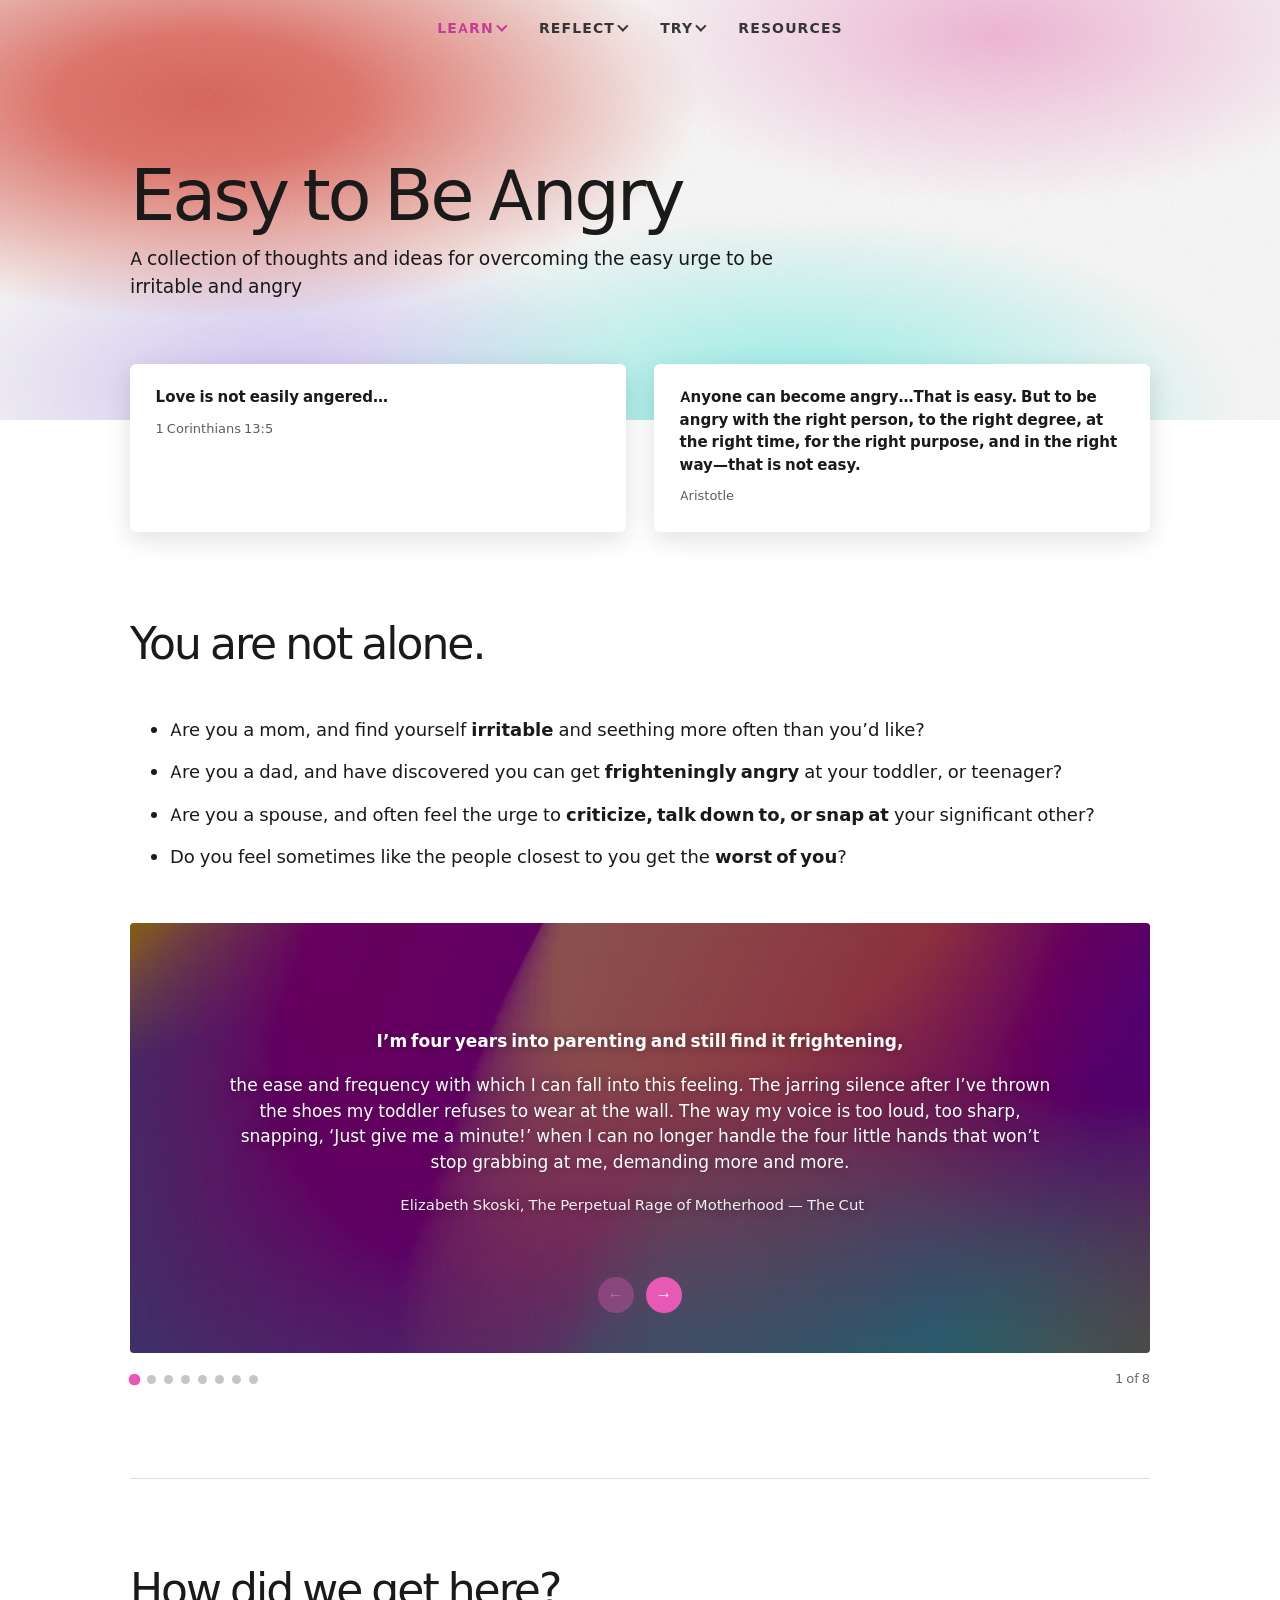
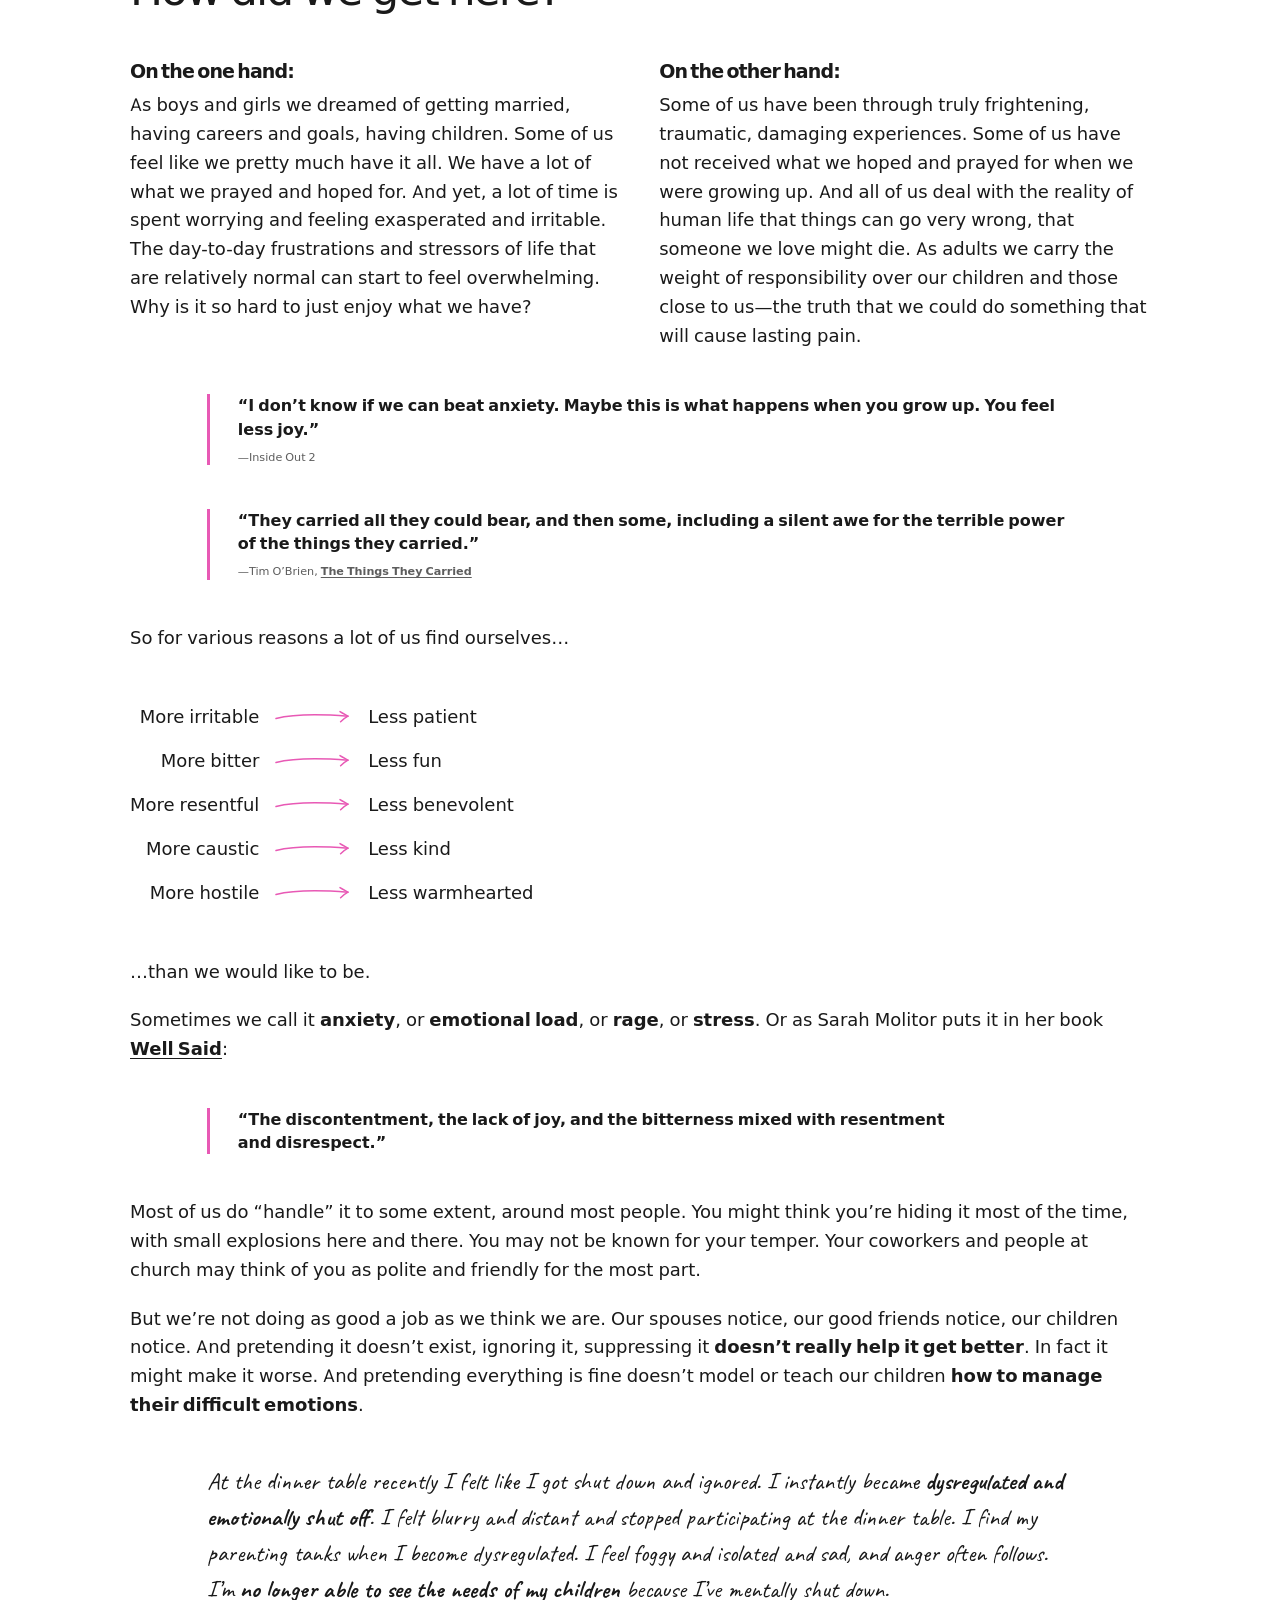
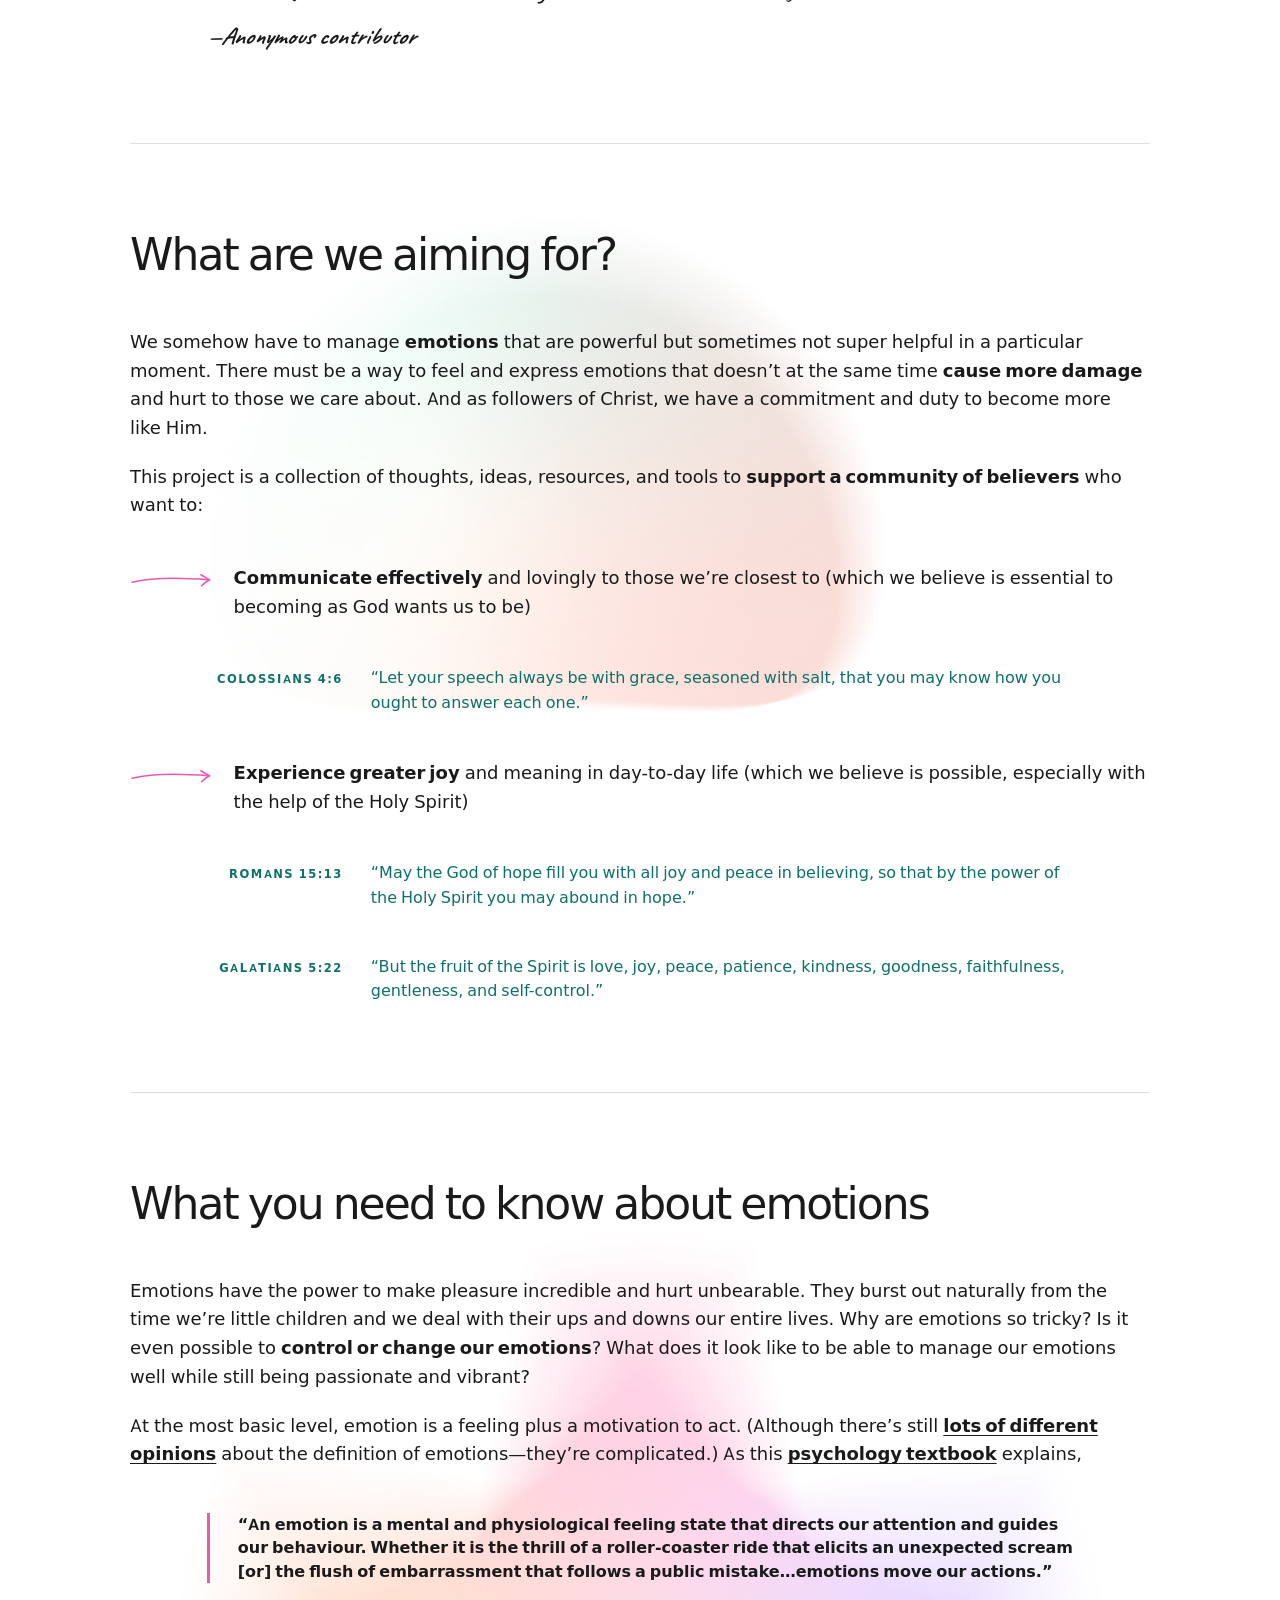
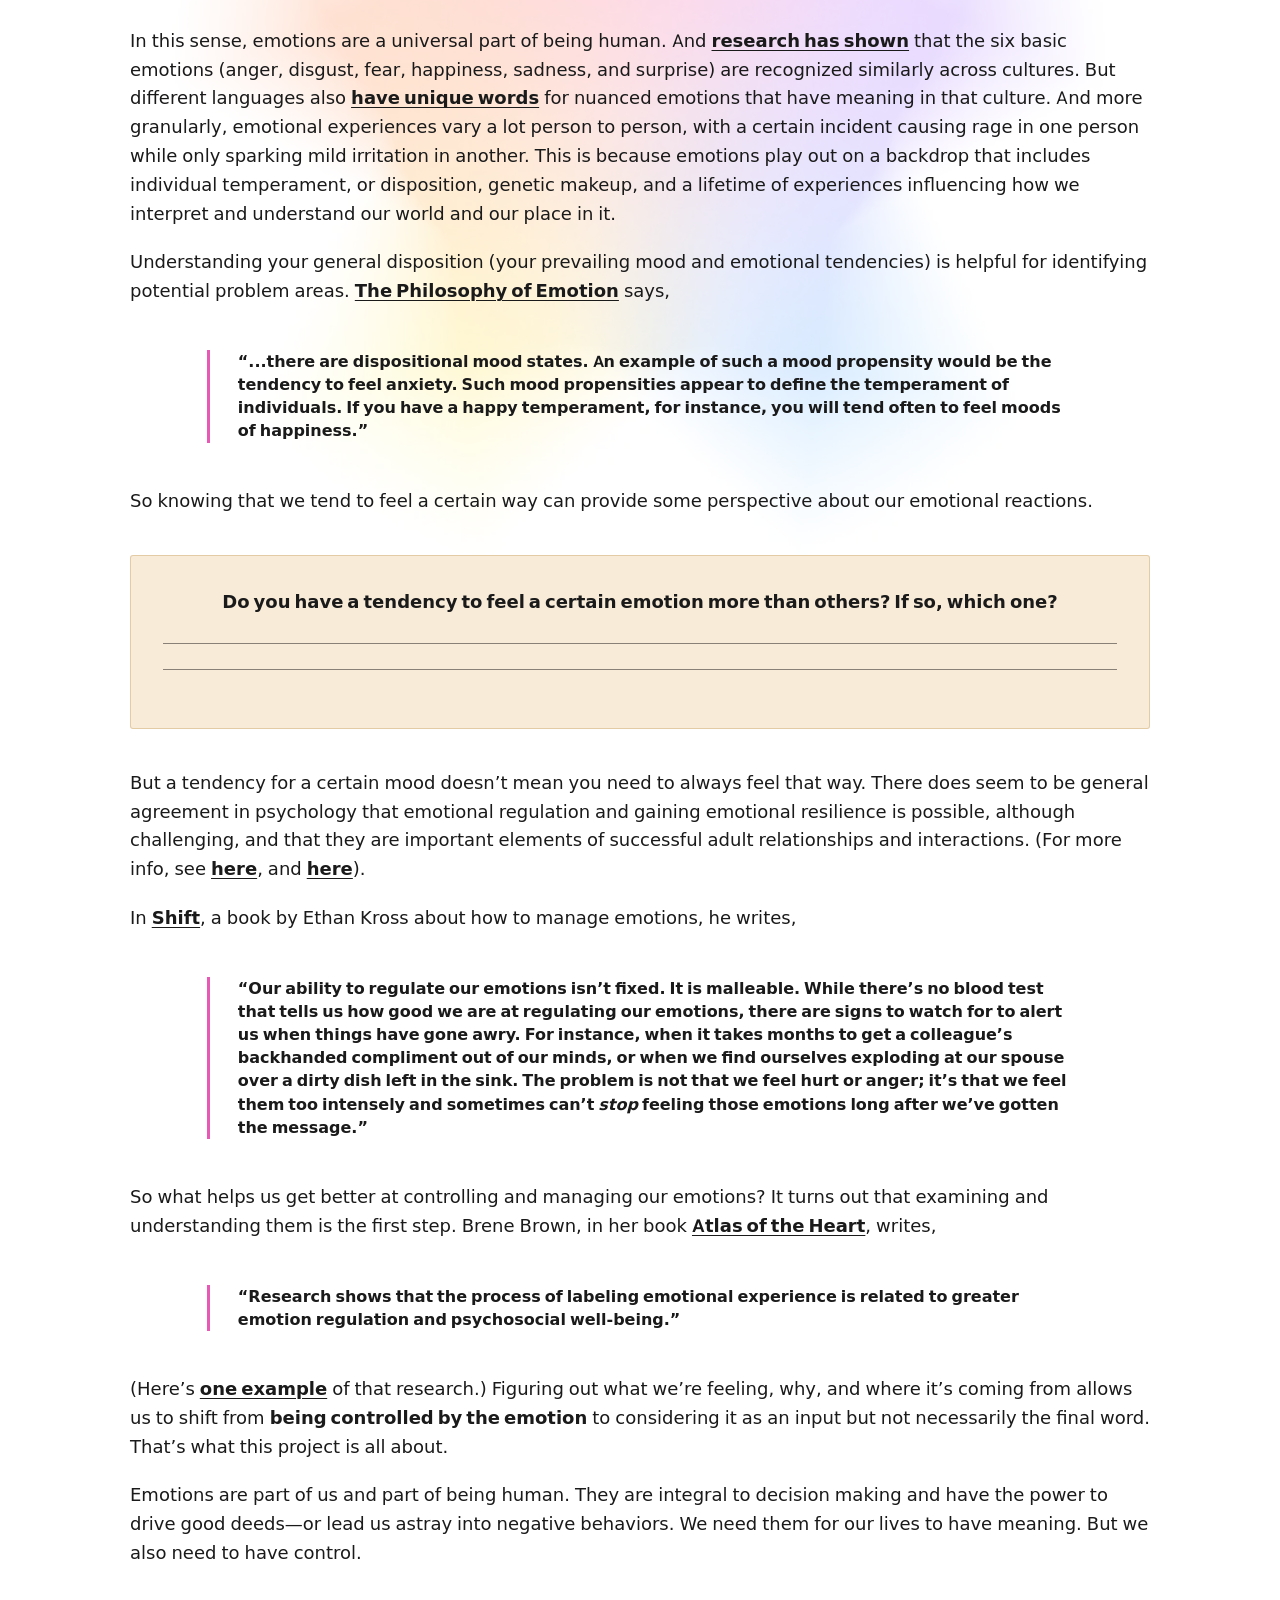
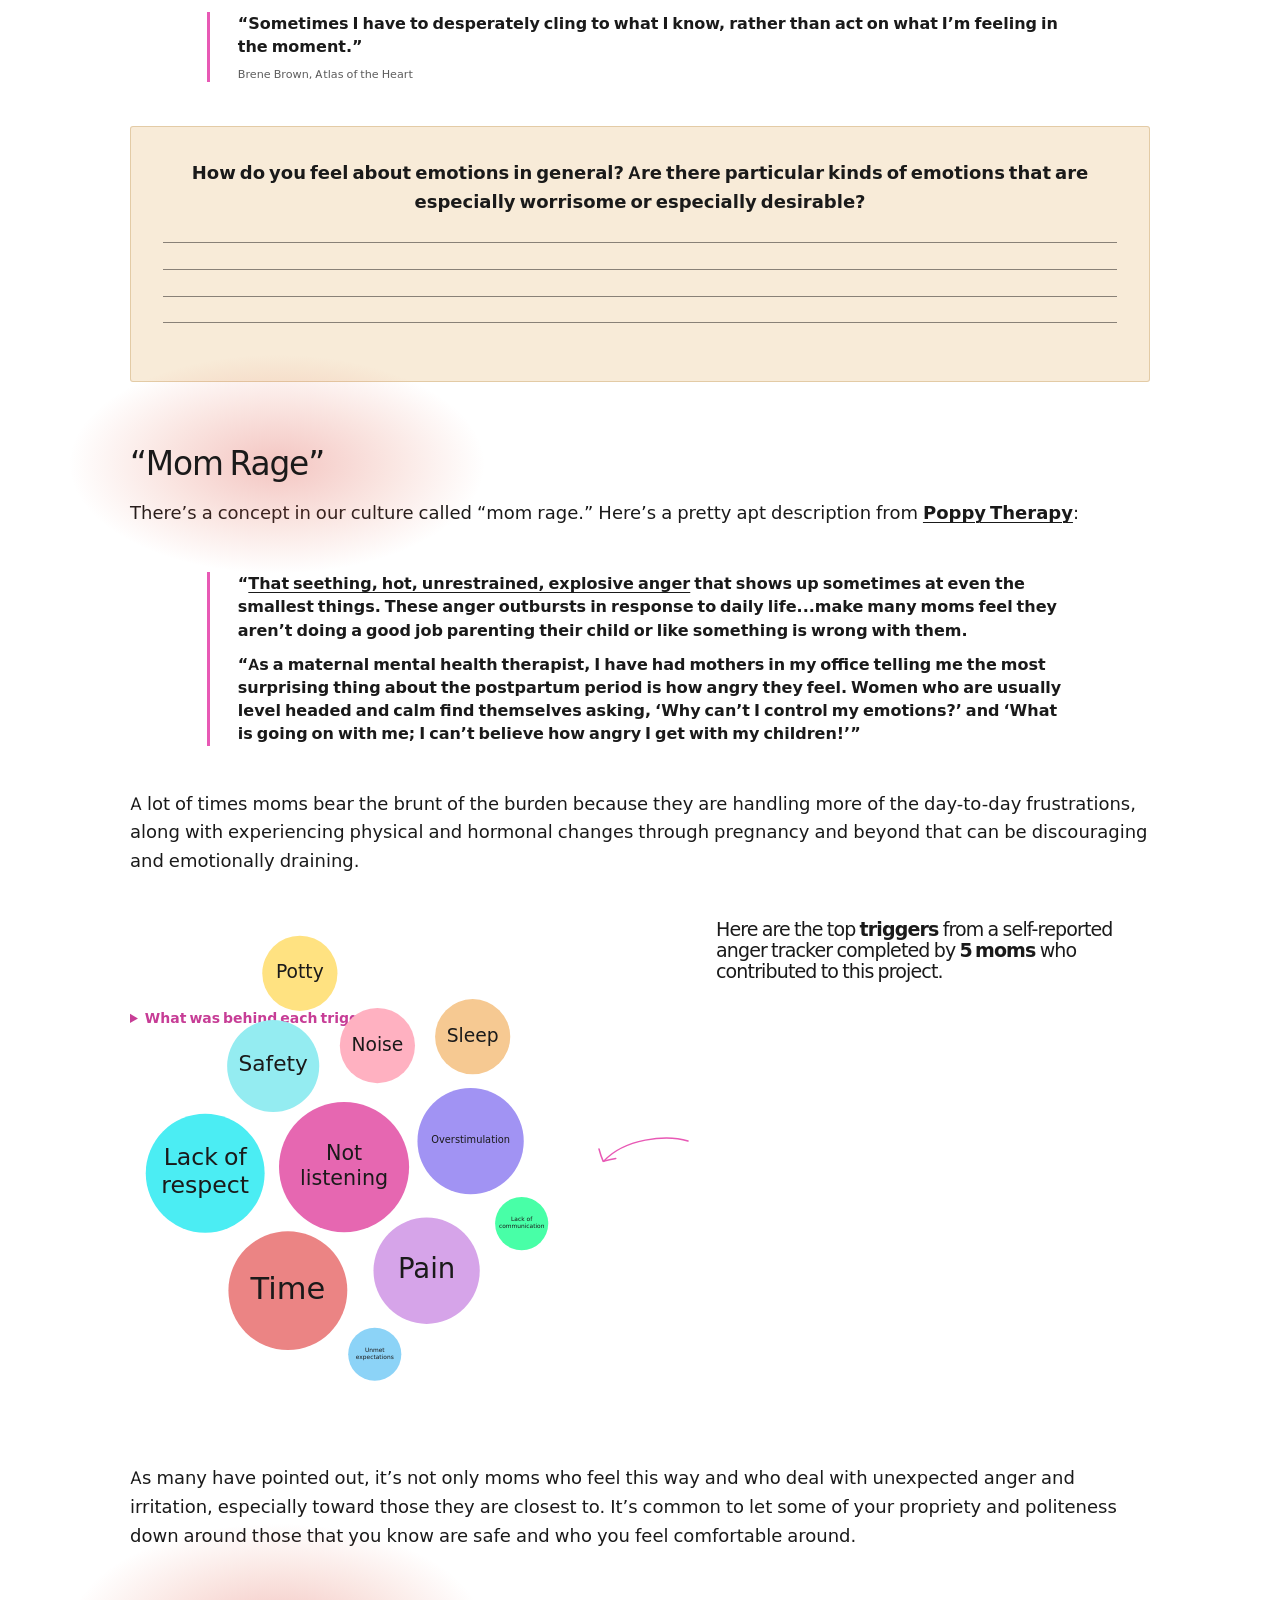
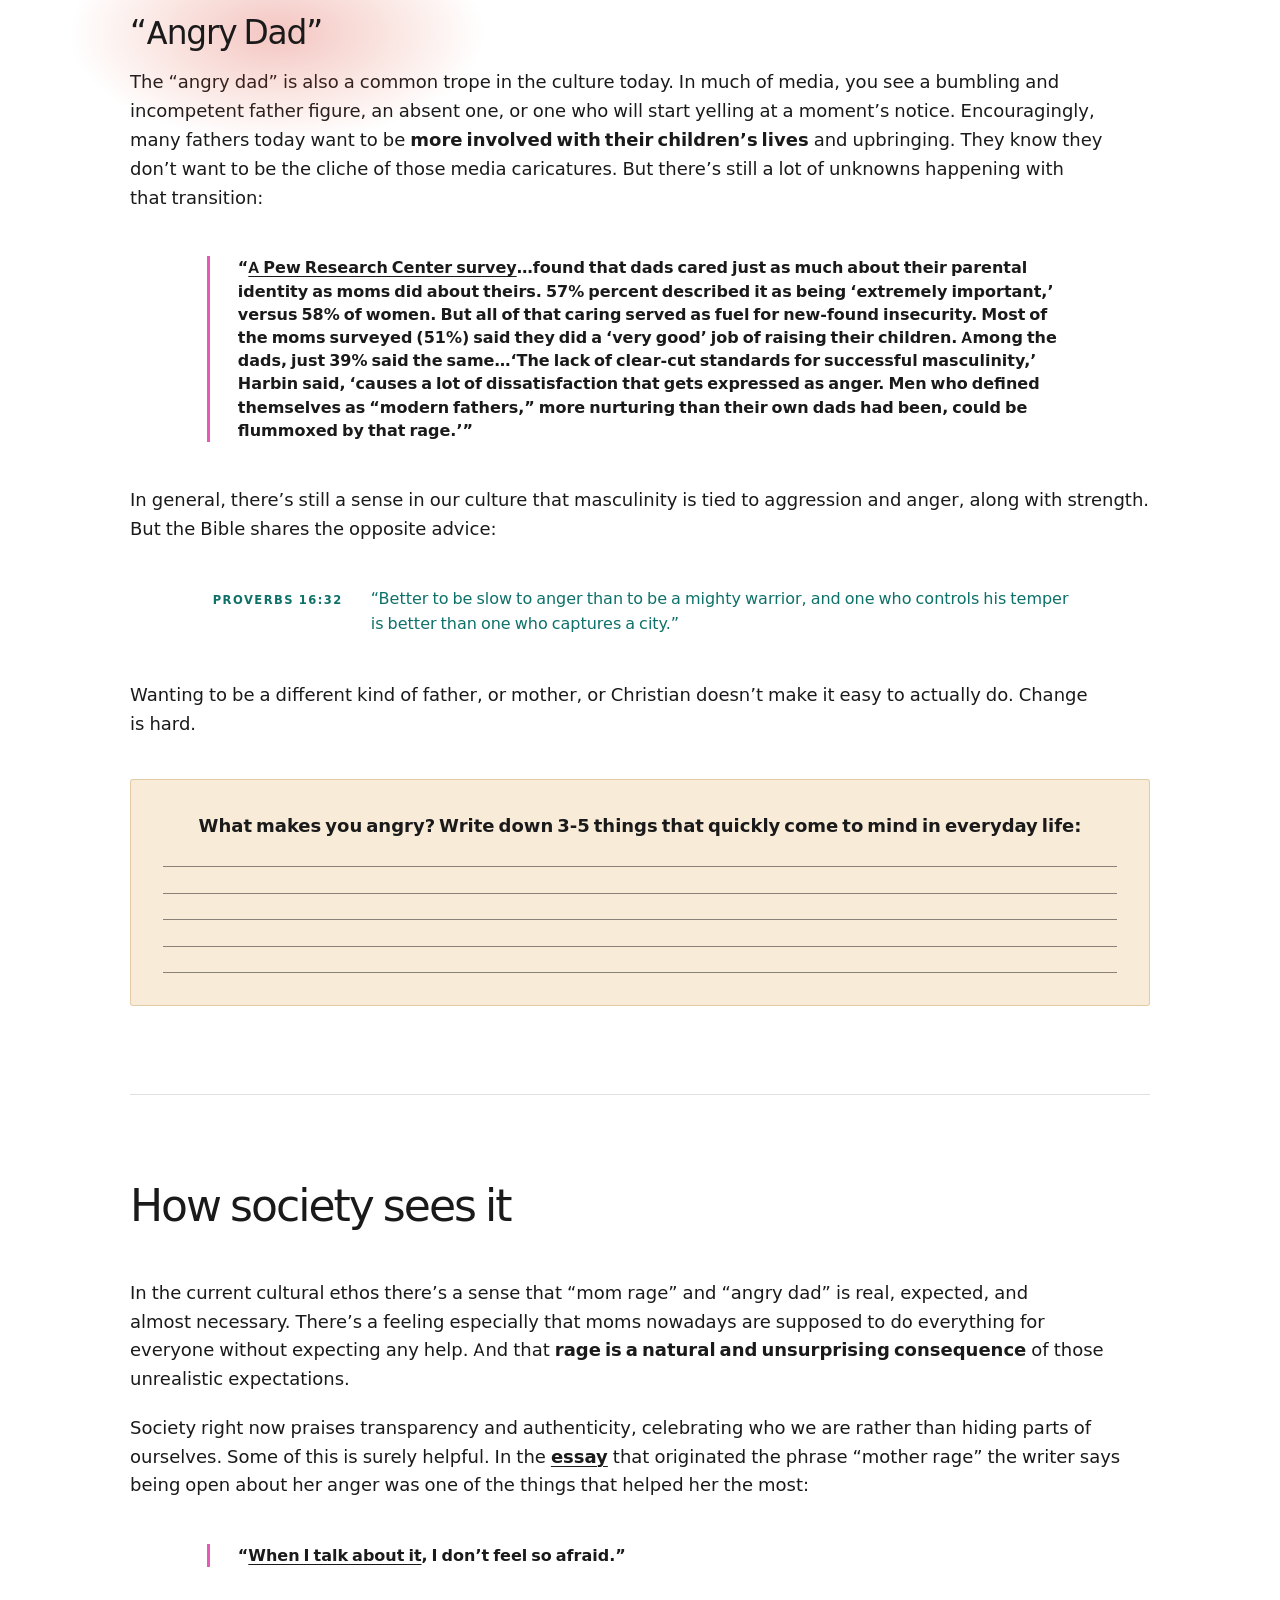
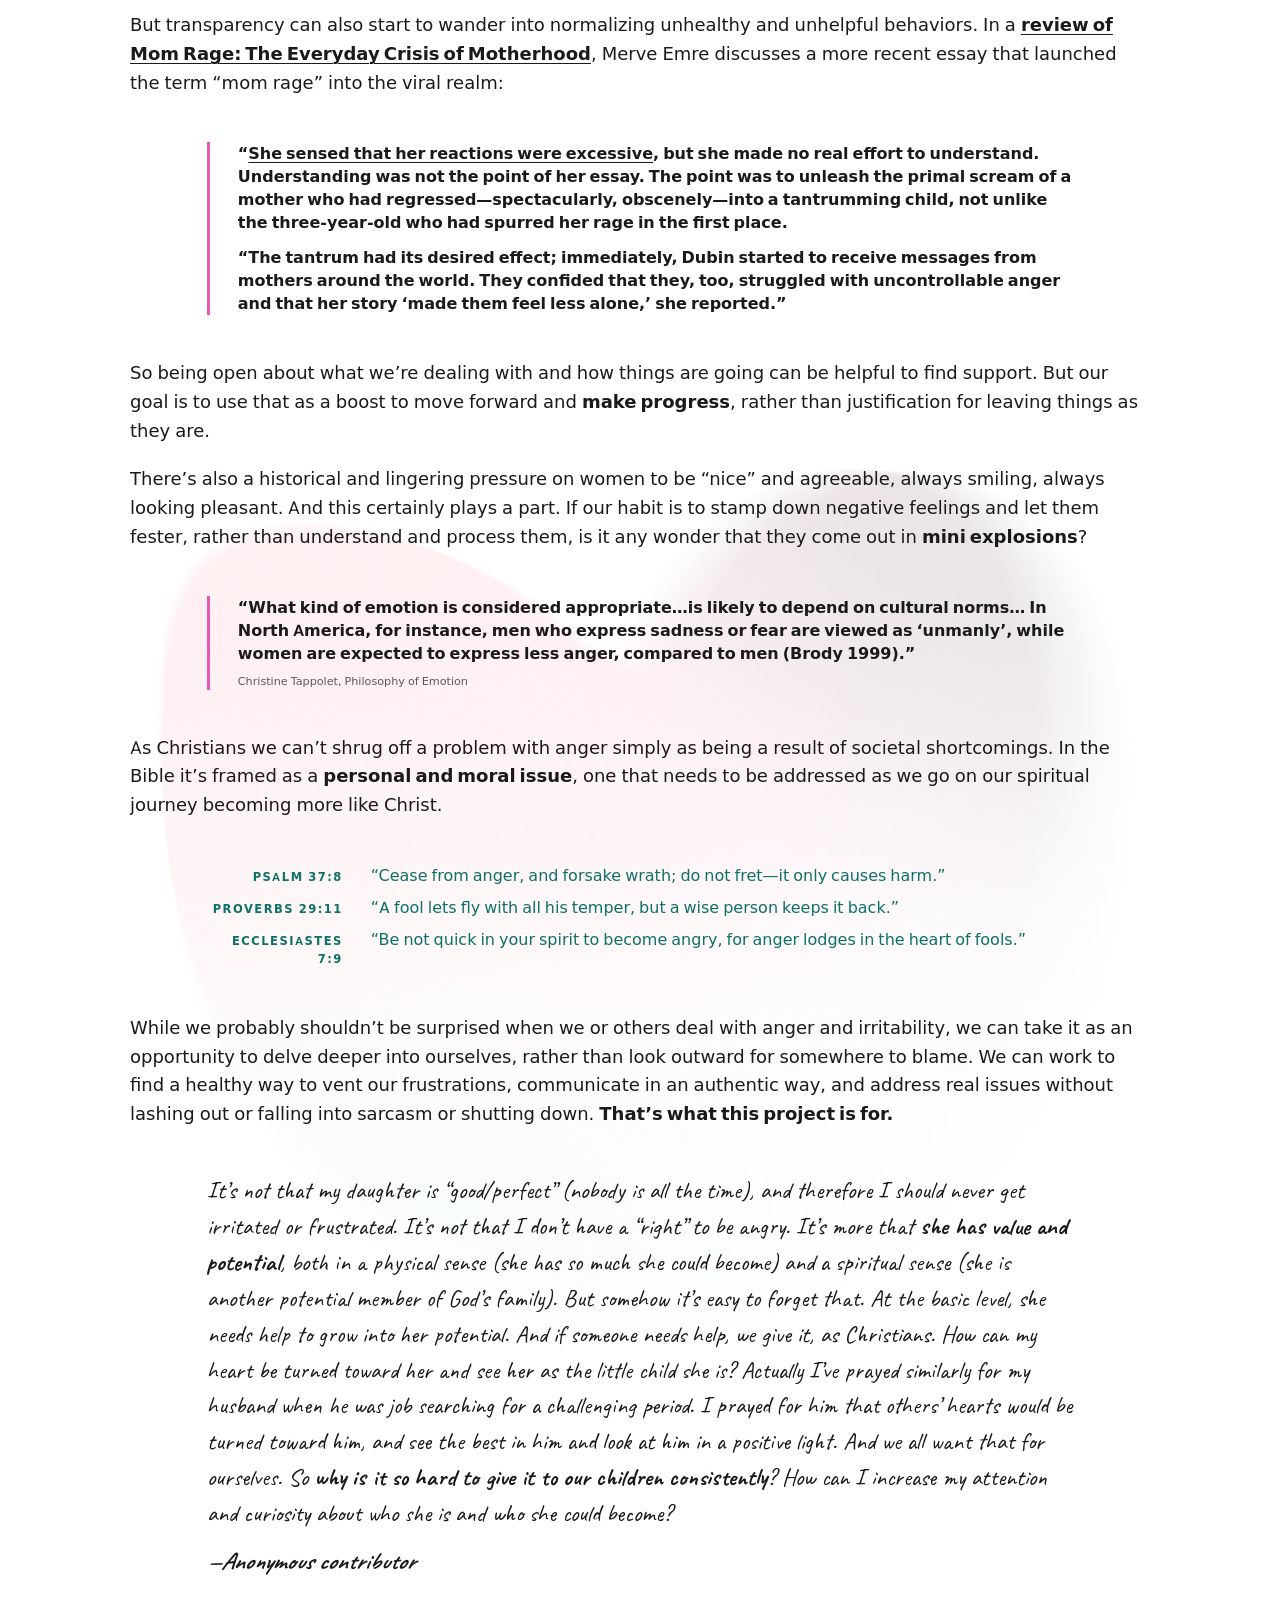
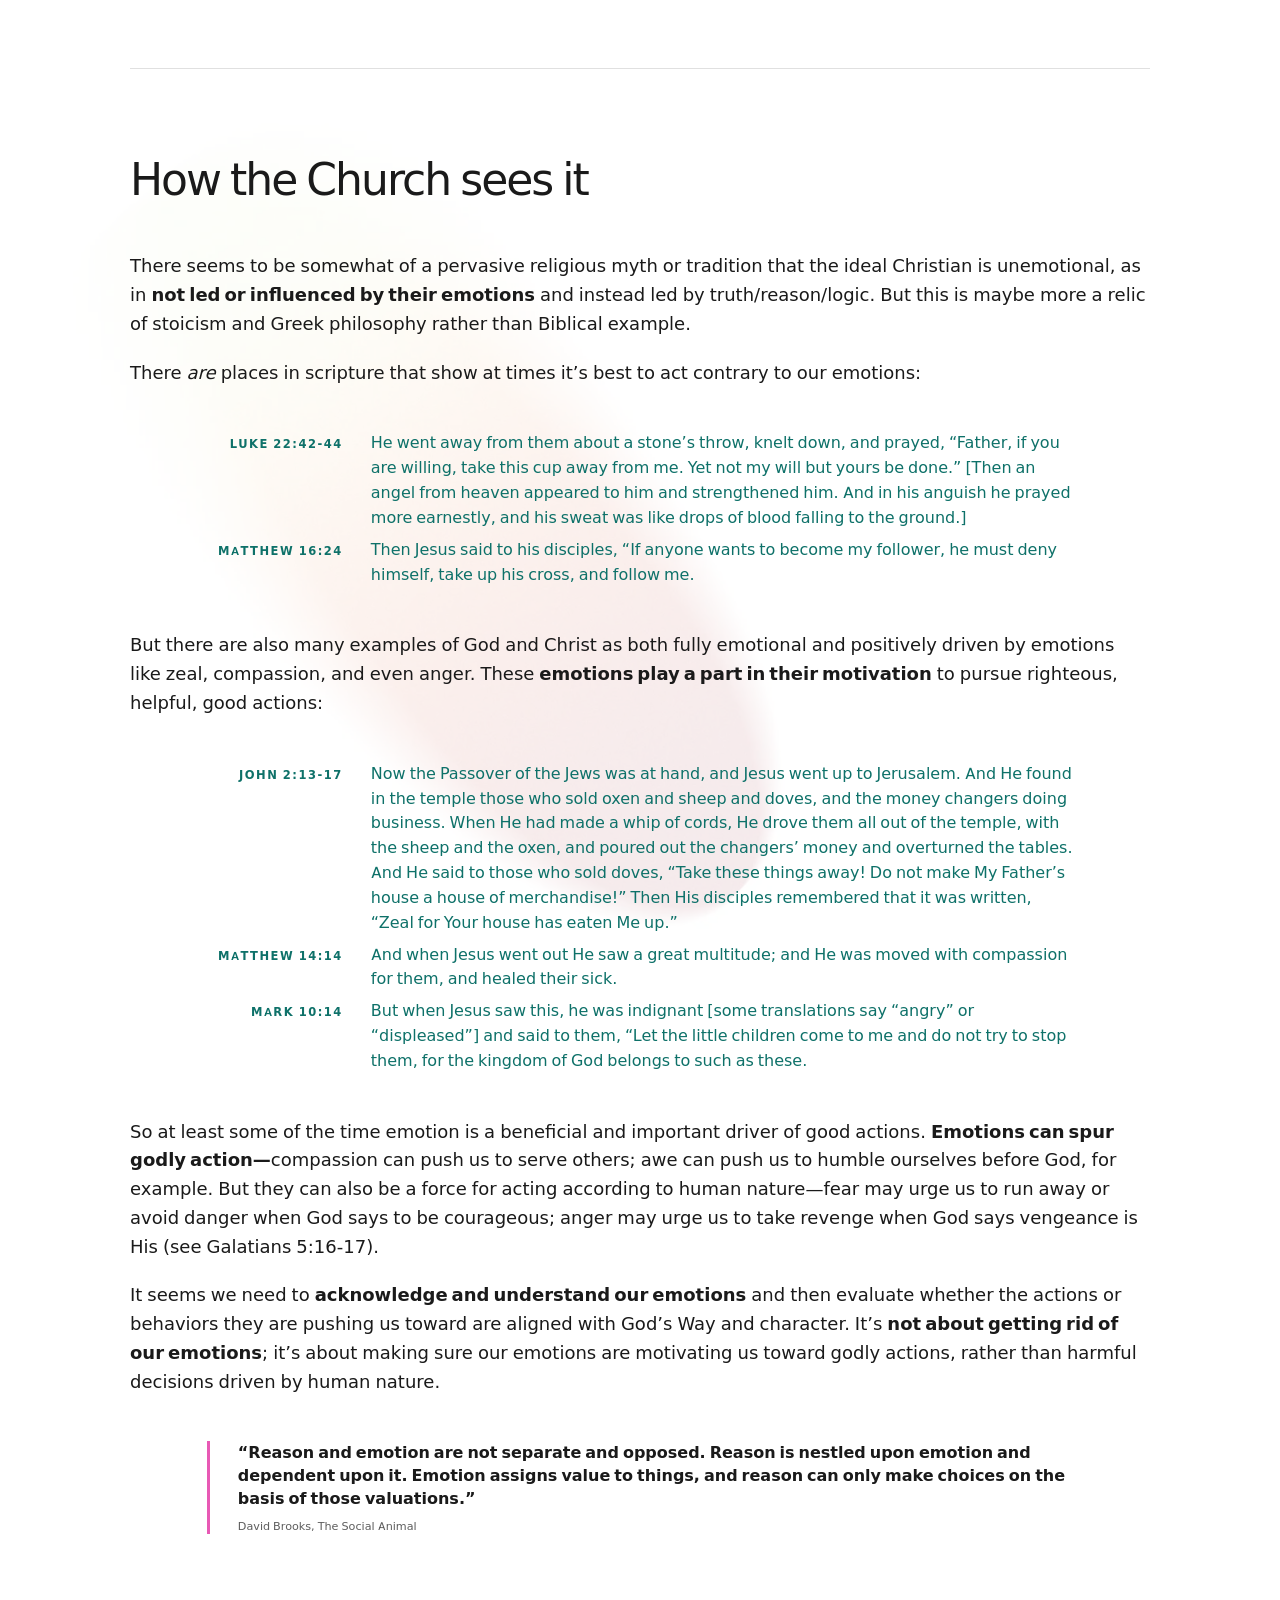
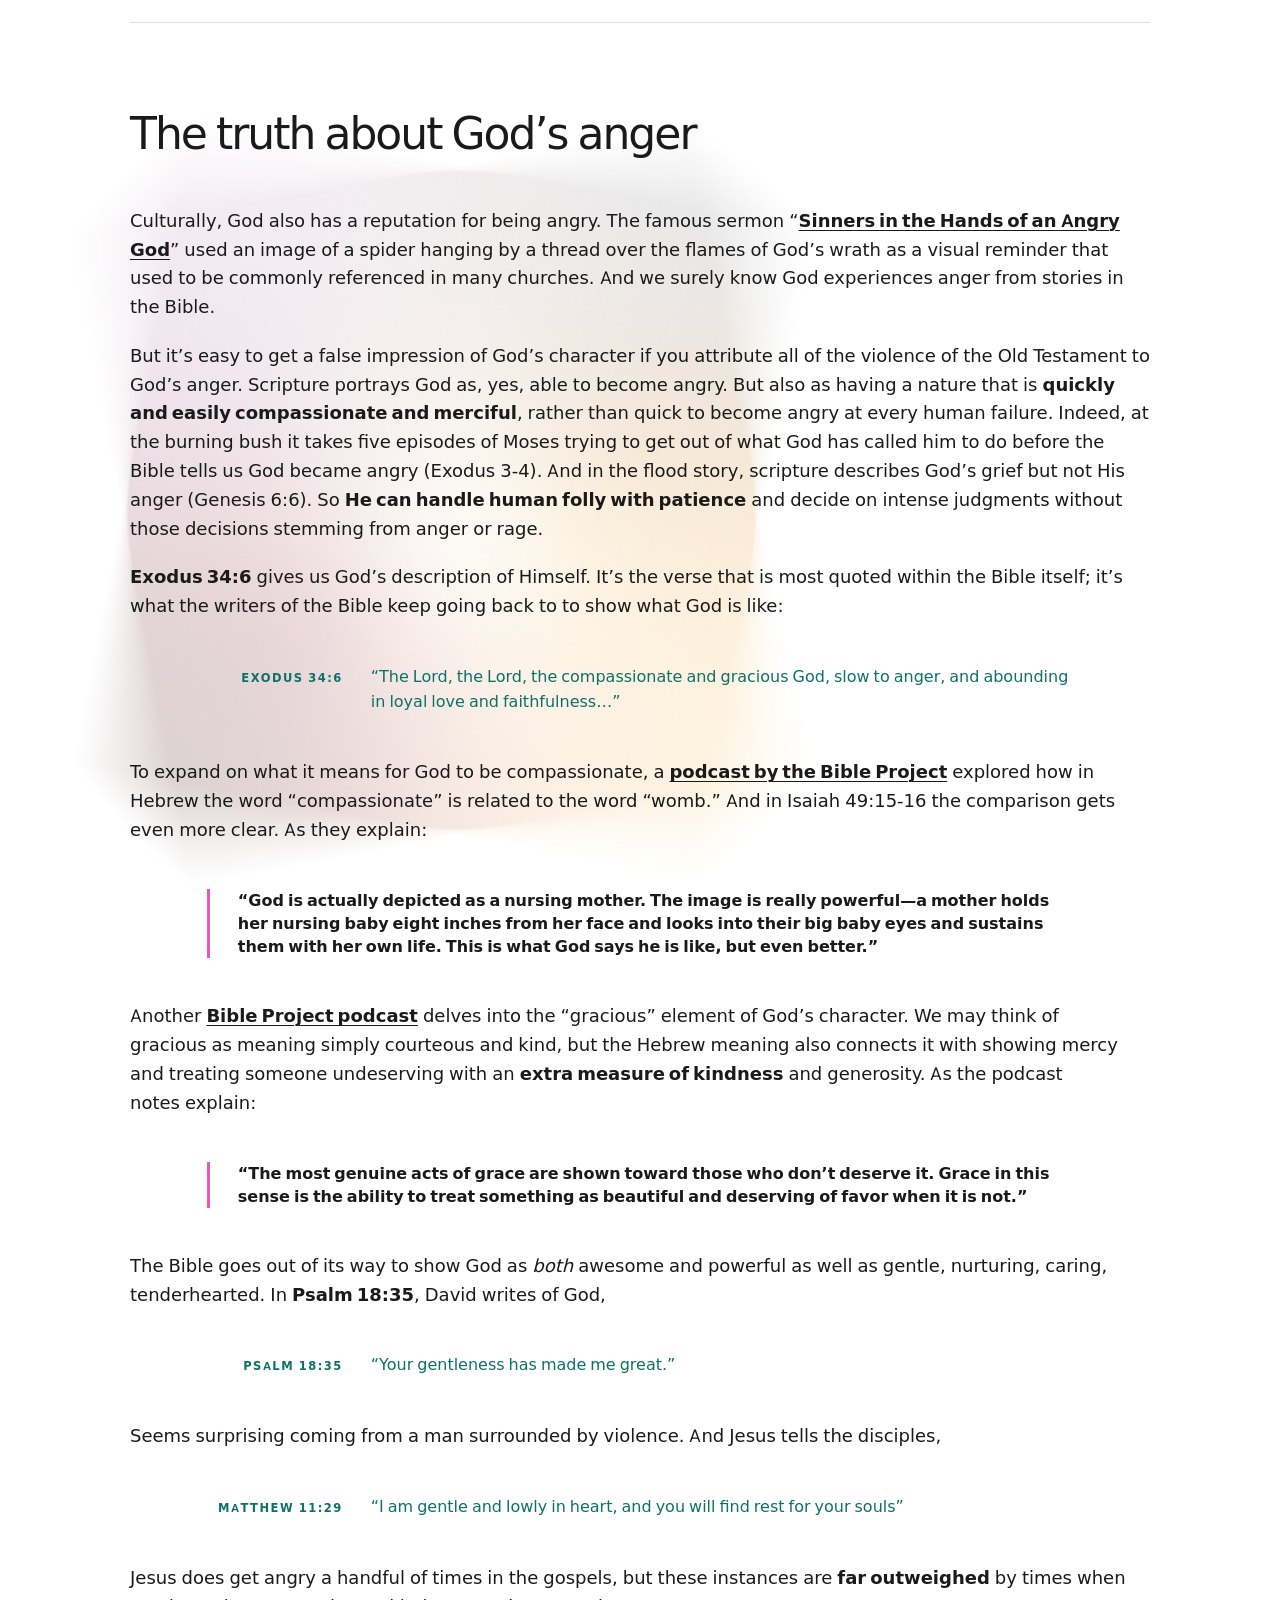
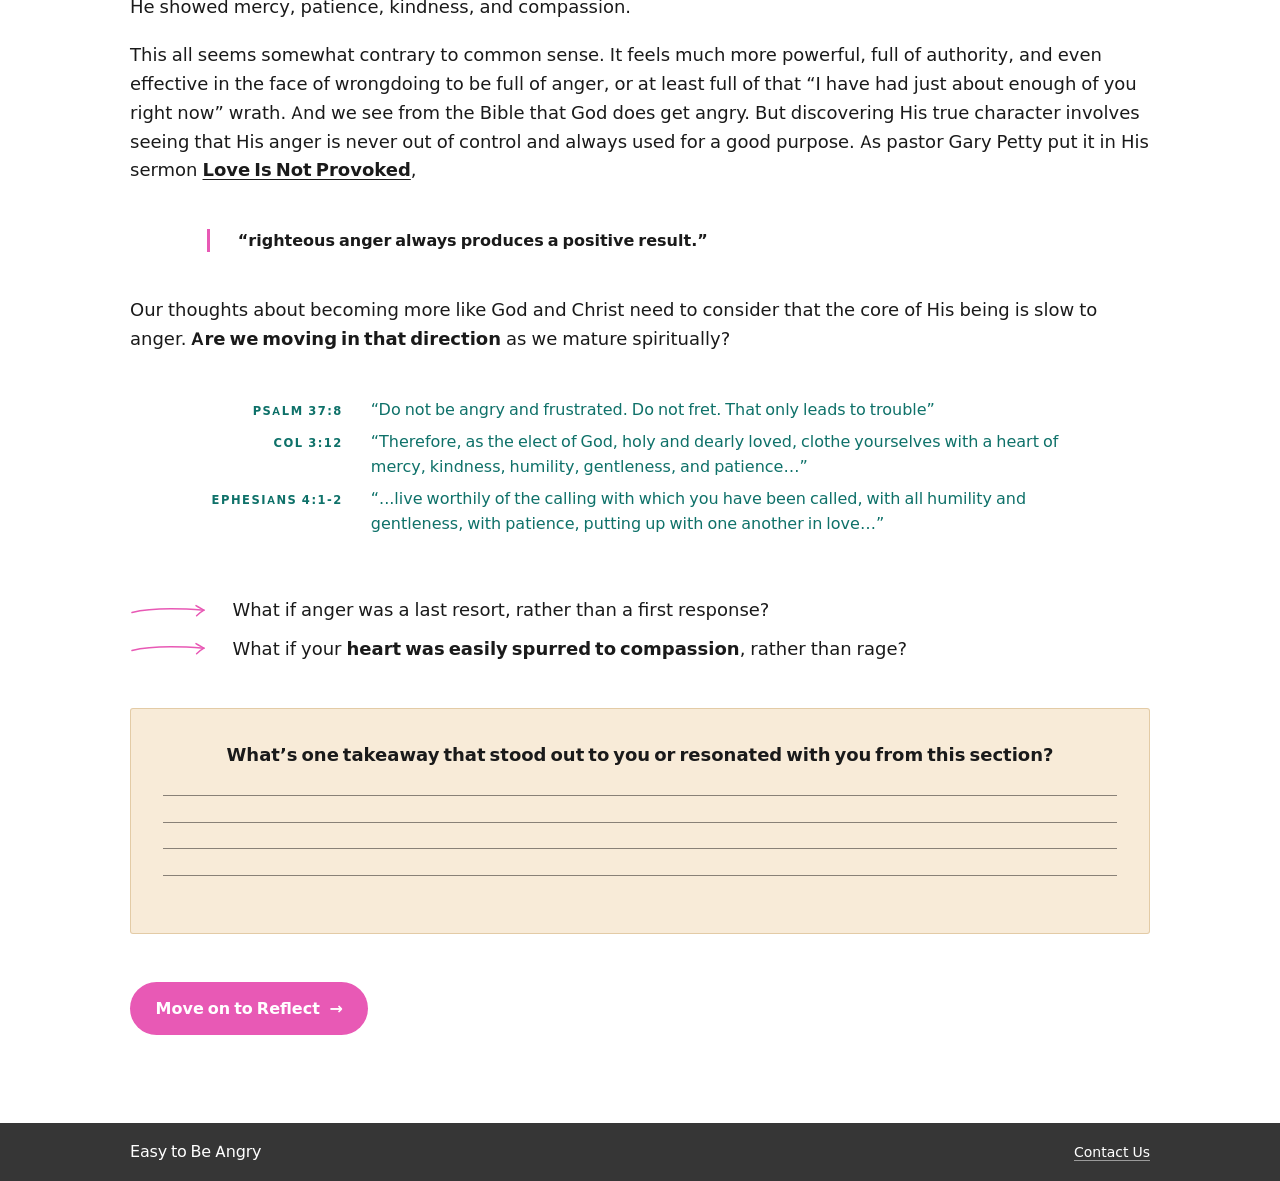
==== commit 781c449c: "Name the site Easy to Be Angry, and darken the quote-card scrim to meet AA The footer read "Easy to " ====
--- a/index.html
+++ b/index.html
@@ -6,7 +6,7 @@
 <title>Easy to Be Angry | Learn</title>
 <meta name="description" content="A collection of thoughts and ideas for overcoming the easy urge to be irritable and angry — what emotions are, how culture and the church see anger, and the truth about God's anger.">
 <link rel="canonical" href="https://anger.kayleenschreiber.com/">
-<meta property="og:site_name" content="Easy to Anger">
+<meta property="og:site_name" content="Easy to Be Angry">
 <meta property="og:title" content="Easy to Be Angry | Learn">
 <meta property="og:description" content="A collection of thoughts and ideas for overcoming the easy urge to be irritable and angry.">
 <meta property="og:type" content="website">
@@ -15,7 +15,7 @@
 <link rel="icon" href="assets/img/favicon-32x32.png" type="image/png">
 <link rel="apple-touch-icon" href="assets/img/apple-touch-icon.png">
 <link rel="preload" href="assets/fonts/DMSans-var.woff2" as="font" type="font/woff2" crossorigin>
-<link rel="stylesheet" href="assets/css/site.css?v=91">
+<link rel="stylesheet" href="assets/css/site.css?v=94">
 </head>
 <body>
 
@@ -733,11 +733,11 @@
 
 <footer class="footer">
   <div class="container footer__inner">
-    <span class="footer__brand">Easy to Anger</span>
+    <span class="footer__brand">Easy to Be Angry</span>
     <a class="footer__link" href="resources/#eFaHEmtA2lH">Contact Us</a>
   </div>
 </footer>
 
-<script src="assets/js/site.js?v=43" defer></script>
+<script src="assets/js/site.js?v=44" defer></script>
 </body>
 </html>
--- a/assets/css/site.css
+++ b/assets/css/site.css
@@ -1,4 +1,41 @@
-@import url('fonts.css');
+/* Self-hosted @font-face declarations. These live here rather than in a
+   separate file reached by @import: an @import cannot start downloading
+   until this stylesheet has arrived and been parsed, which put the font
+   files two round trips behind the HTML. */
+/* DM Sans — variable weight 100–900, used for everything */
+@font-face {
+  font-family: 'DM Sans';
+  font-style: normal;
+  font-weight: 100 900;
+  font-display: swap;
+  src: url('../fonts/DMSans-var.woff2') format('woff2');
+  unicode-range: U+0000-00FF, U+0131, U+0152-0153, U+02BB-02BC, U+02C6, U+02DA,
+    U+02DC, U+0304, U+0308, U+0329, U+2000-206F, U+2074, U+20AC, U+2122, U+2191,
+    U+2193, U+2212, U+2215, U+FEFF, U+FFFD;
+}
+/* Caveat — the handwritten accent, used for contributor quotes only.
+   One variable file covers 400–700. */
+@font-face {
+  font-family: 'Caveat';
+  font-style: normal;
+  font-weight: 400 700;
+  font-display: swap;
+  src: url('../fonts/Caveat-var.woff2') format('woff2');
+  unicode-range: U+0000-00FF, U+0131, U+0152-0153, U+02BB-02BC, U+02C6, U+02DA,
+    U+02DC, U+0304, U+0308, U+0329, U+2000-206F, U+2074, U+20AC, U+2122, U+2191,
+    U+2193, U+2212, U+2215, U+FEFF, U+FFFD;
+}
+
+@font-face {
+  font-family: 'DM Sans';
+  font-style: normal;
+  font-weight: 100 900;
+  font-display: swap;
+  src: url('../fonts/DMSans-var-ext.woff2') format('woff2');
+  unicode-range: U+0100-02BA, U+02BD-02C5, U+02C7-02CC, U+02CE-02D7, U+02DD-02FF,
+    U+0304, U+0308, U+0329, U+1D00-1DBF, U+1E00-1E9F, U+1EF2-1EFF, U+2020,
+    U+20A0-20AB, U+20AD-20C0, U+2113, U+2C60-2C7F, U+A720-A7FF;
+}
 
 /* ---------------------------------------------------------------
    Tokens
@@ -740,11 +777,17 @@
 }
 
 /* Wash over the artwork so the text carries rather than competes with it */
+/* Scrim over the photograph so the white quote stays readable. .45 rather
+   than a lighter wash because the text sits on six different images: measured
+   against the brightest pixels under the text box, .34 left three of them
+   between 3.4:1 and 4.3:1, short of the 4.5:1 this text size needs. At .45 the
+   worst point on any card is 4.7:1. The text-shadow below helps the eye but
+   does not count towards the ratio. */
 .quote-card::before {
   content: '';
   position: absolute;
   inset: 0;
-  background: rgba(0, 0, 0, .34);
+  background: rgba(0, 0, 0, .45);
 }
 
 /* The controls sit inside the card, where the source button used to be */
@@ -1110,8 +1153,13 @@
 .bars__tip[data-show='true'] { opacity: 1; }
 .bubbles__tip p,
 .bars__tip p { margin: 0; }
-.bubbles__tip-head,
-.bars__tip-head { font-weight: 700; margin-bottom: .3rem !important; }
+.bubbles__tip .bubbles__tip-head,
+.bars__tip .bars__tip-head {
+  /* scoped to the tooltip so it outranks `.bubbles__tip p, .bars__tip p
+     { margin: 0 }` above, which is otherwise the more specific of the two */
+  font-weight: 700;
+  margin-bottom: .3rem;
+}
 .bubbles__tip-needs,
 .bars__tip-need { opacity: .75; }
 
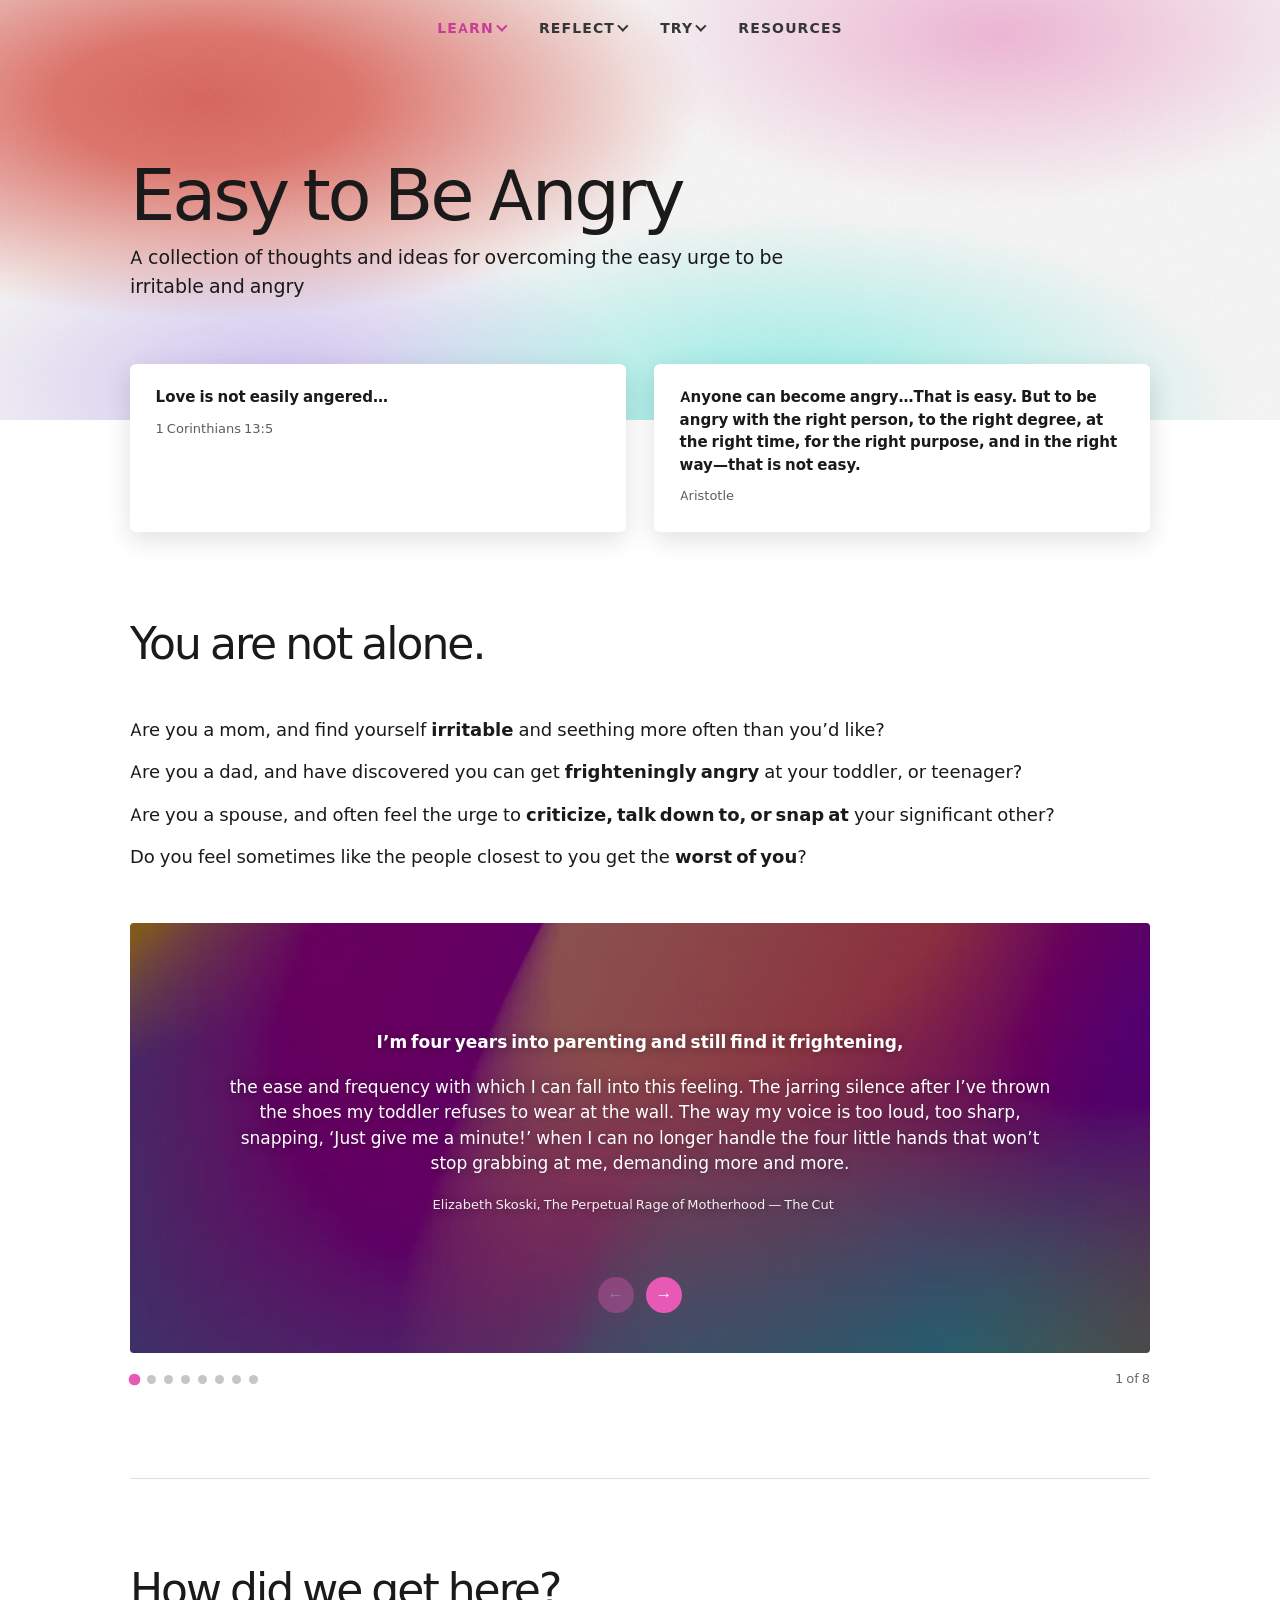
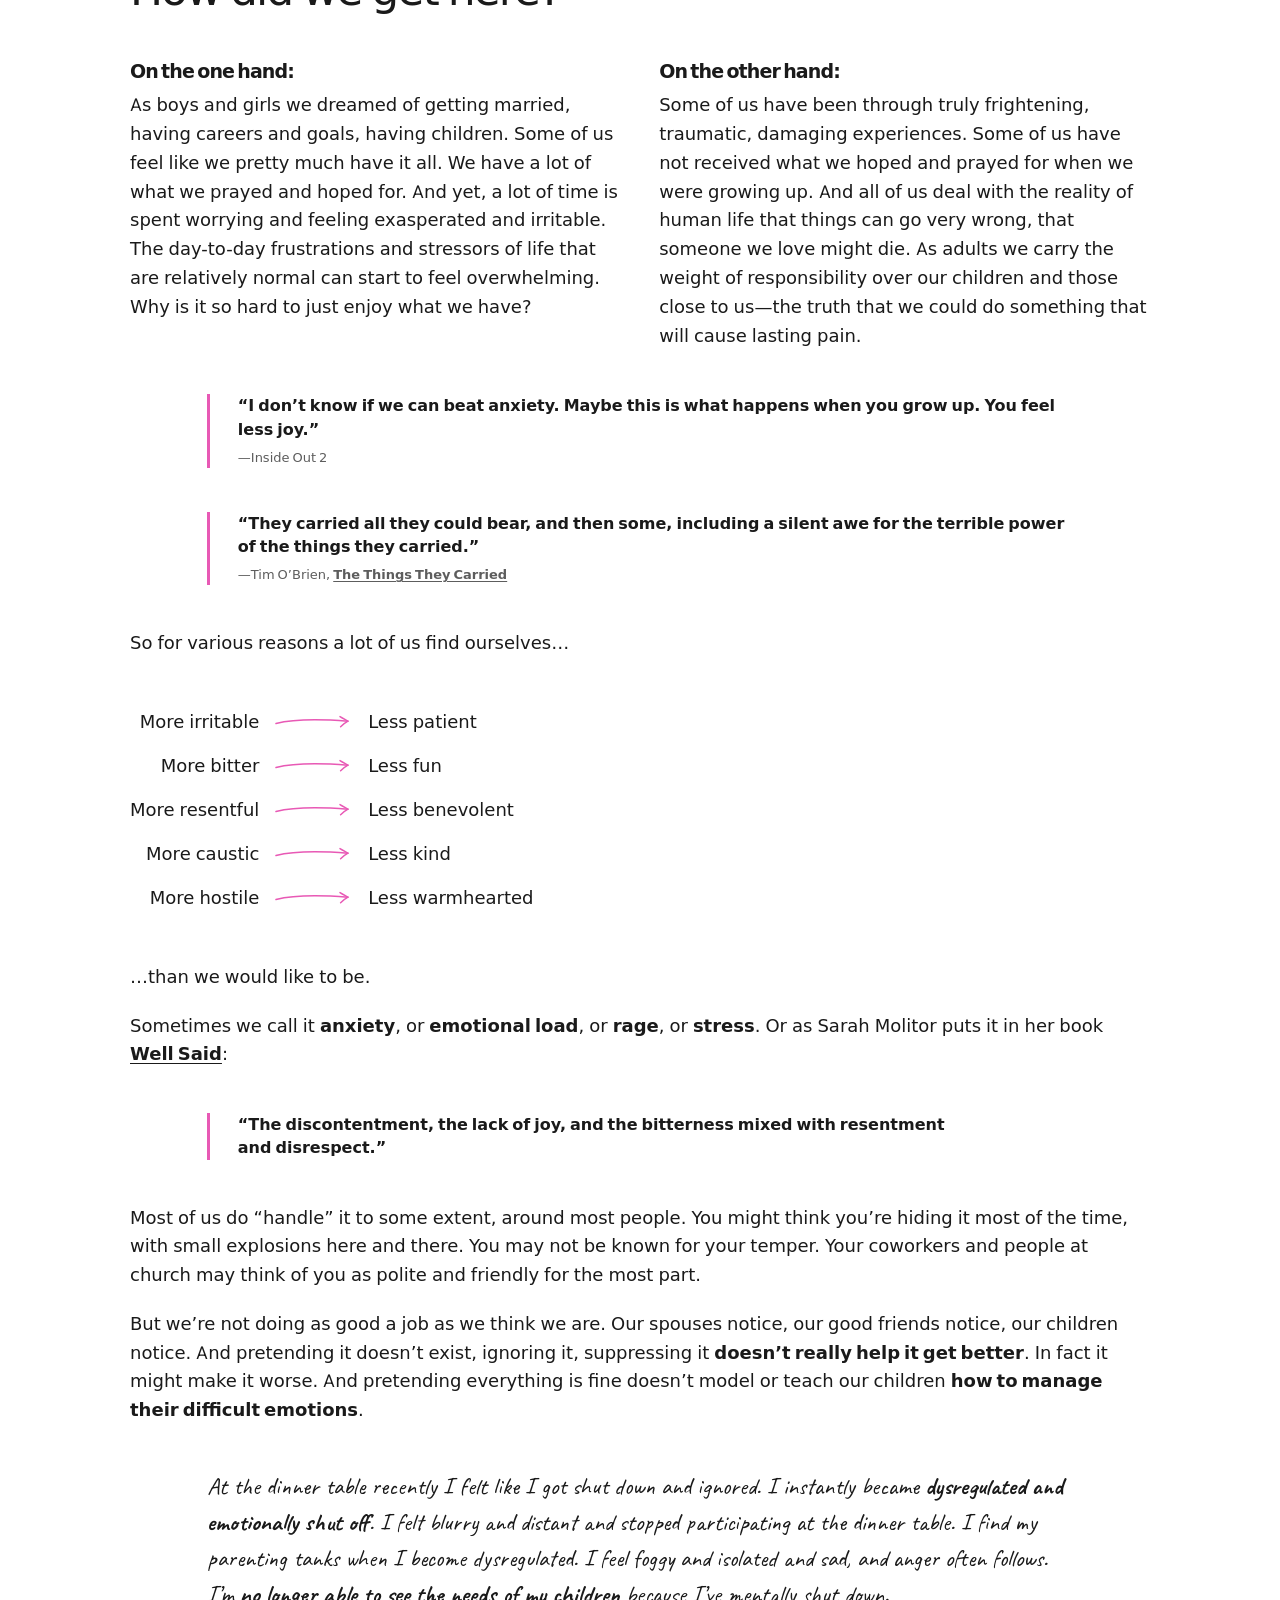
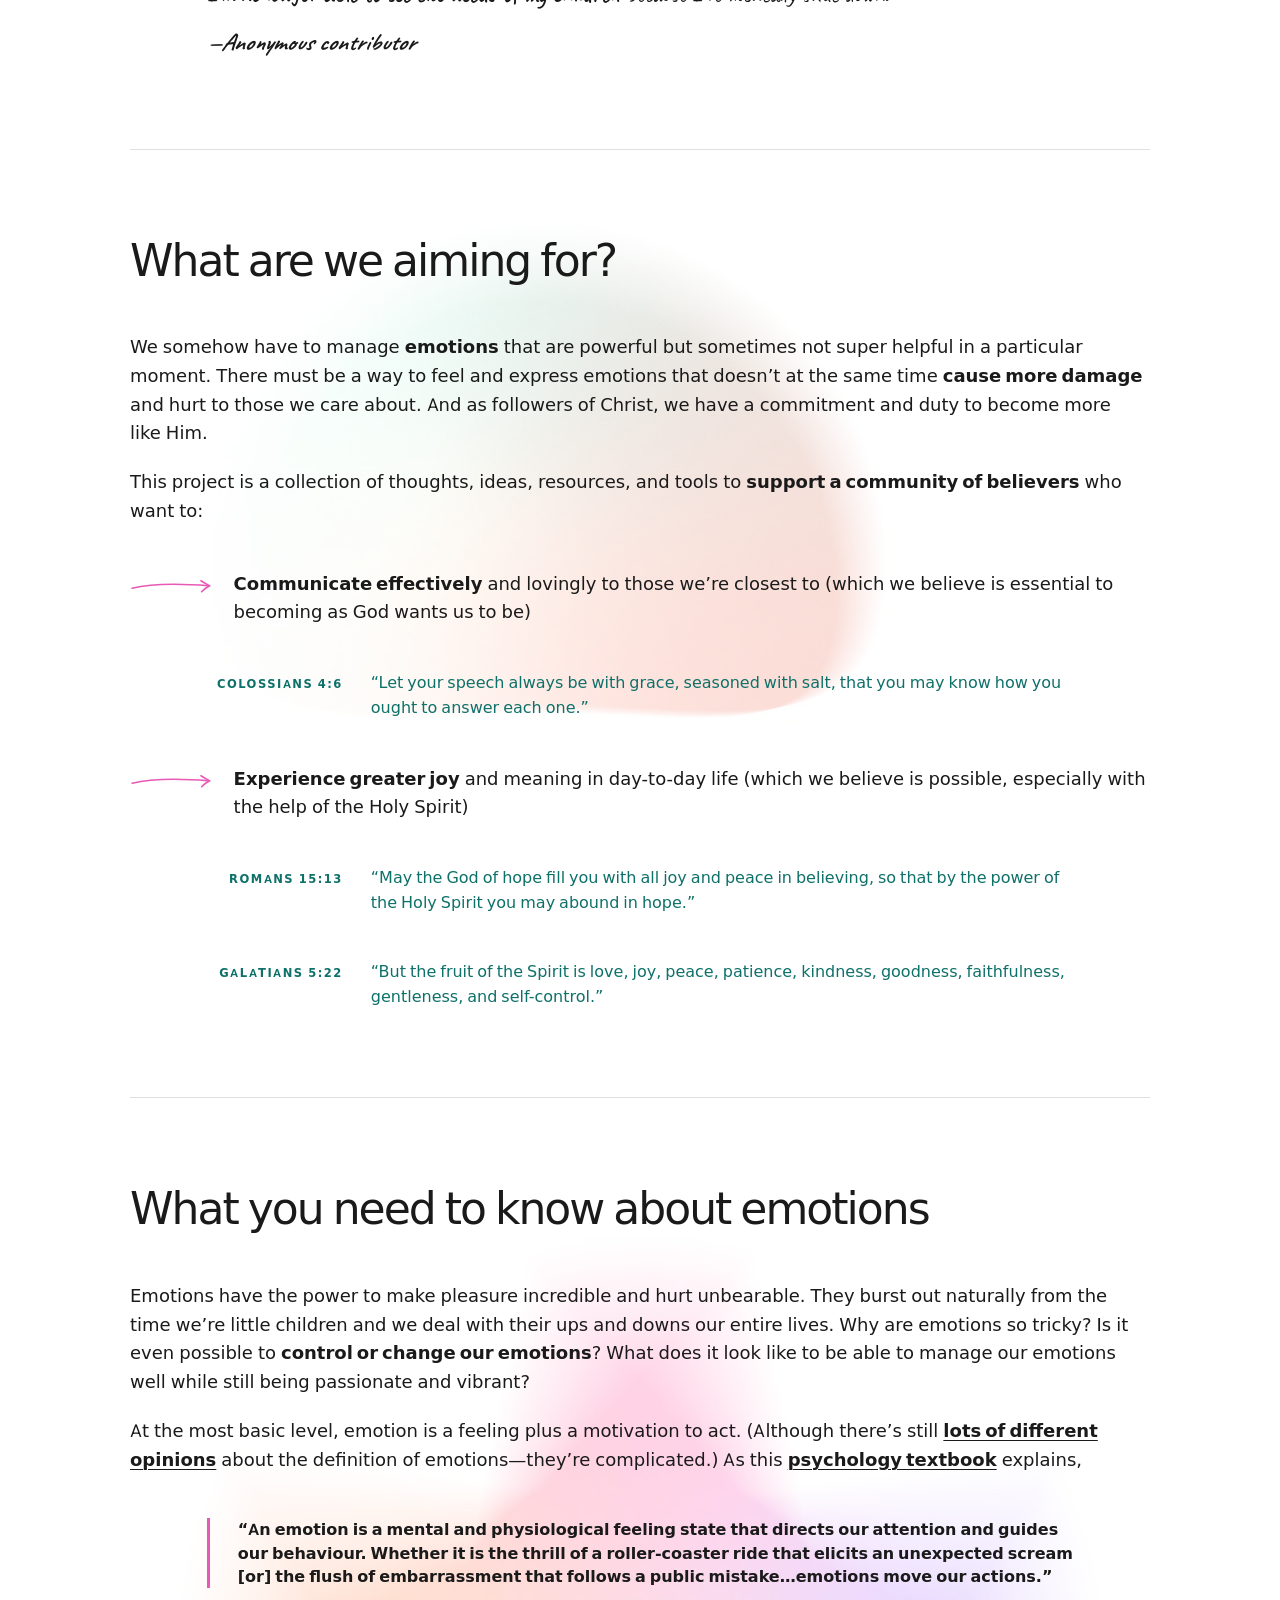
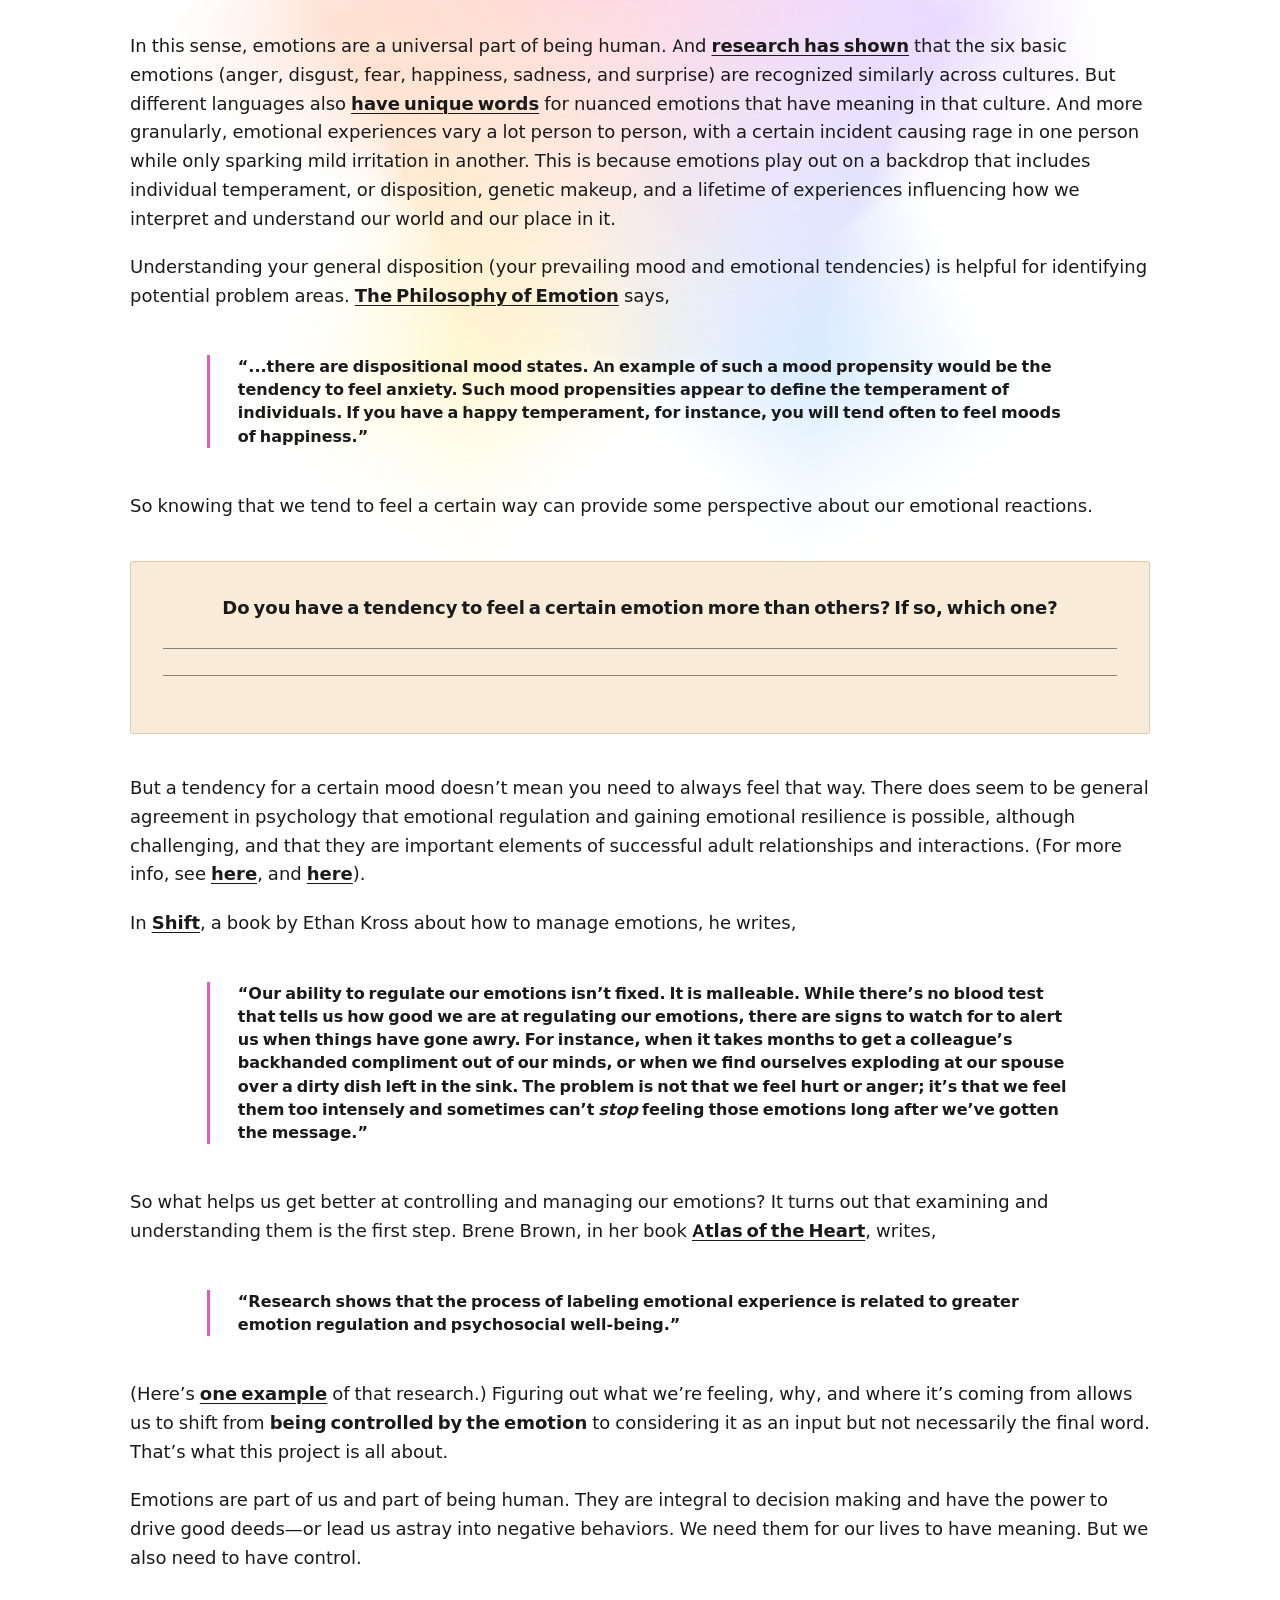
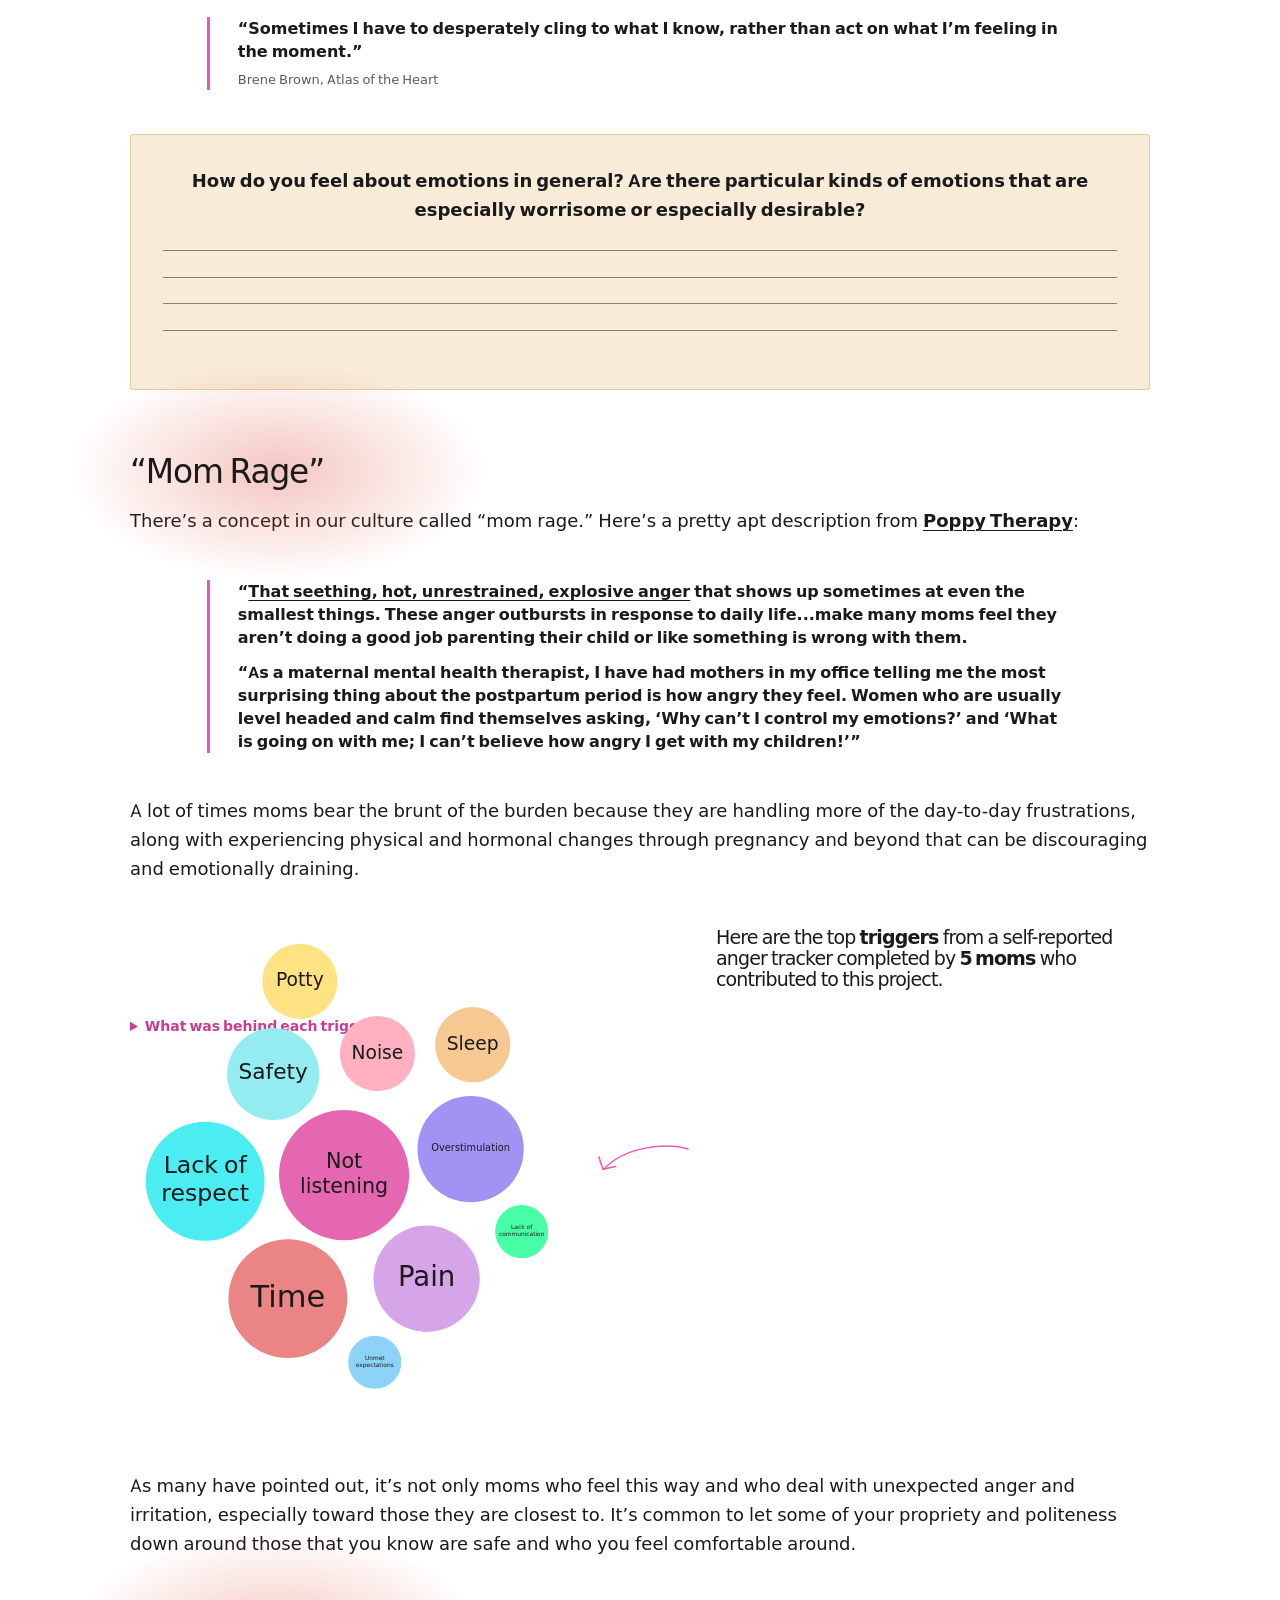
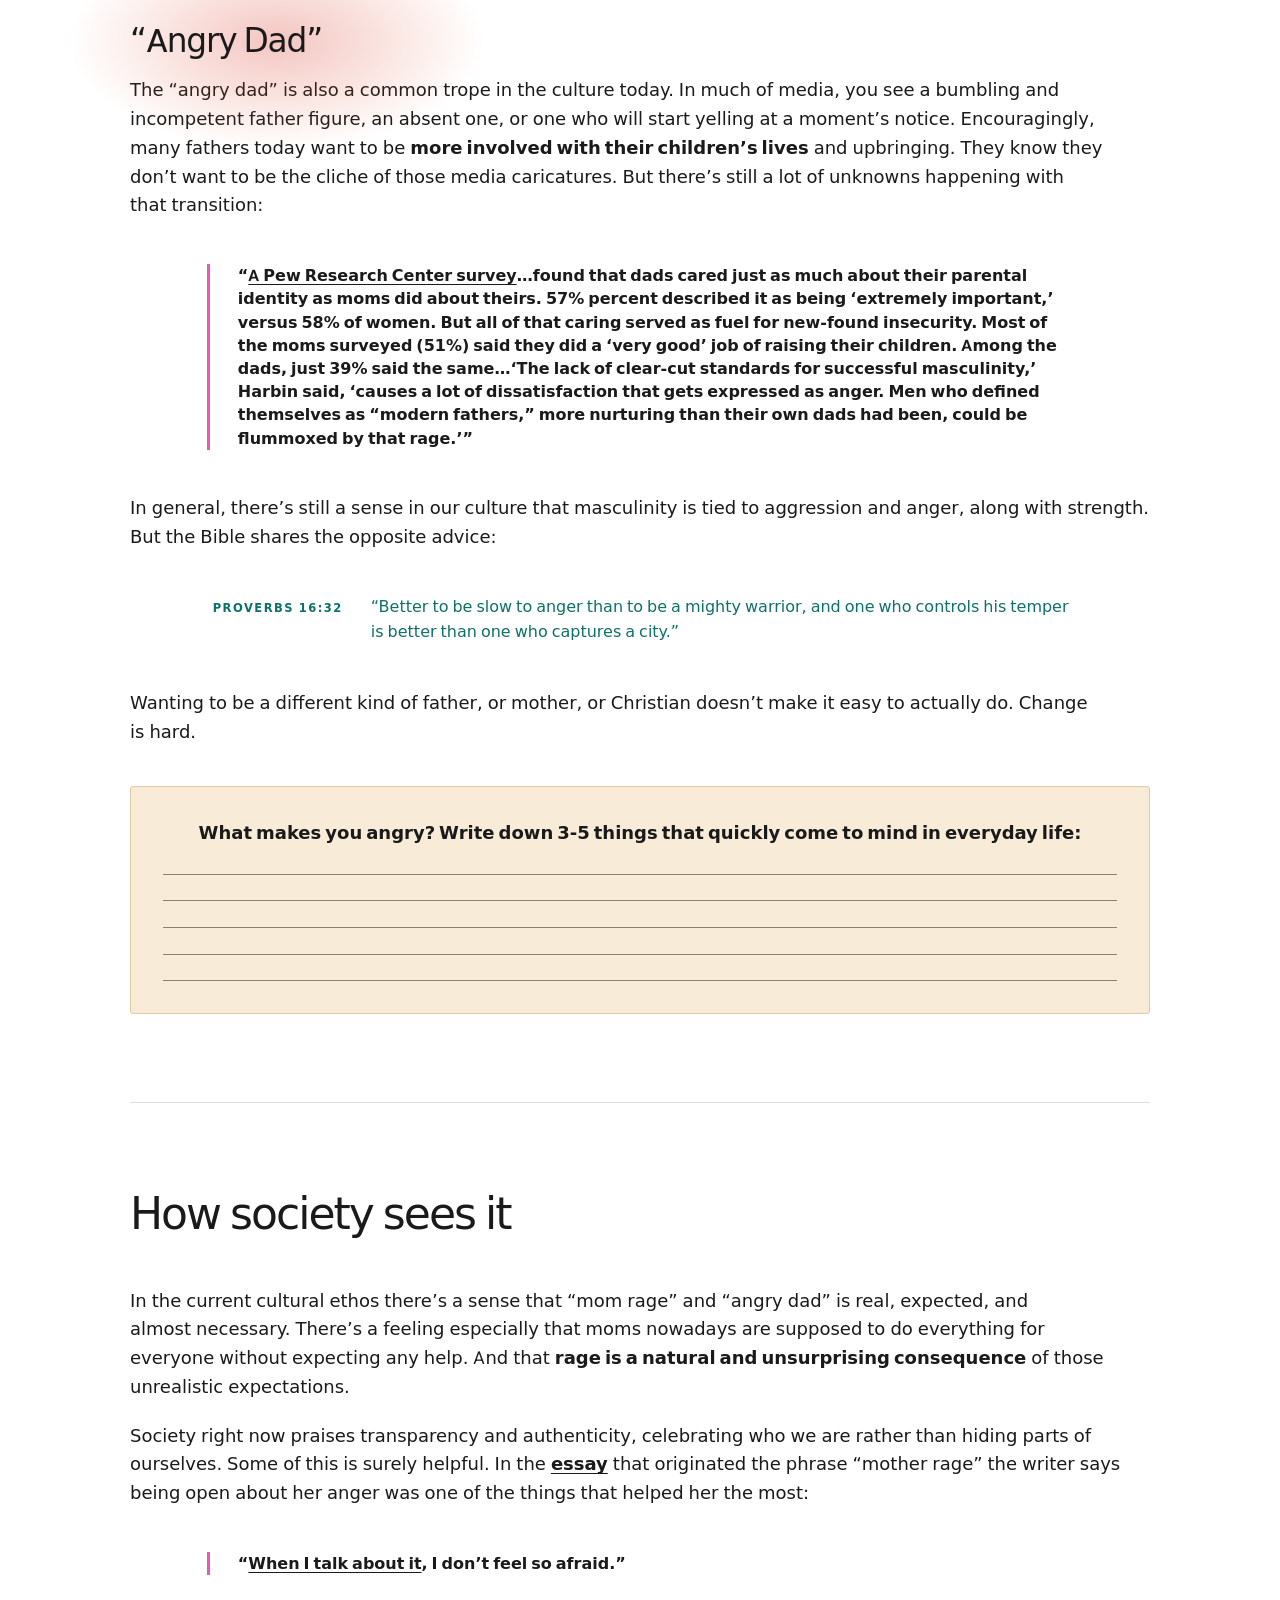
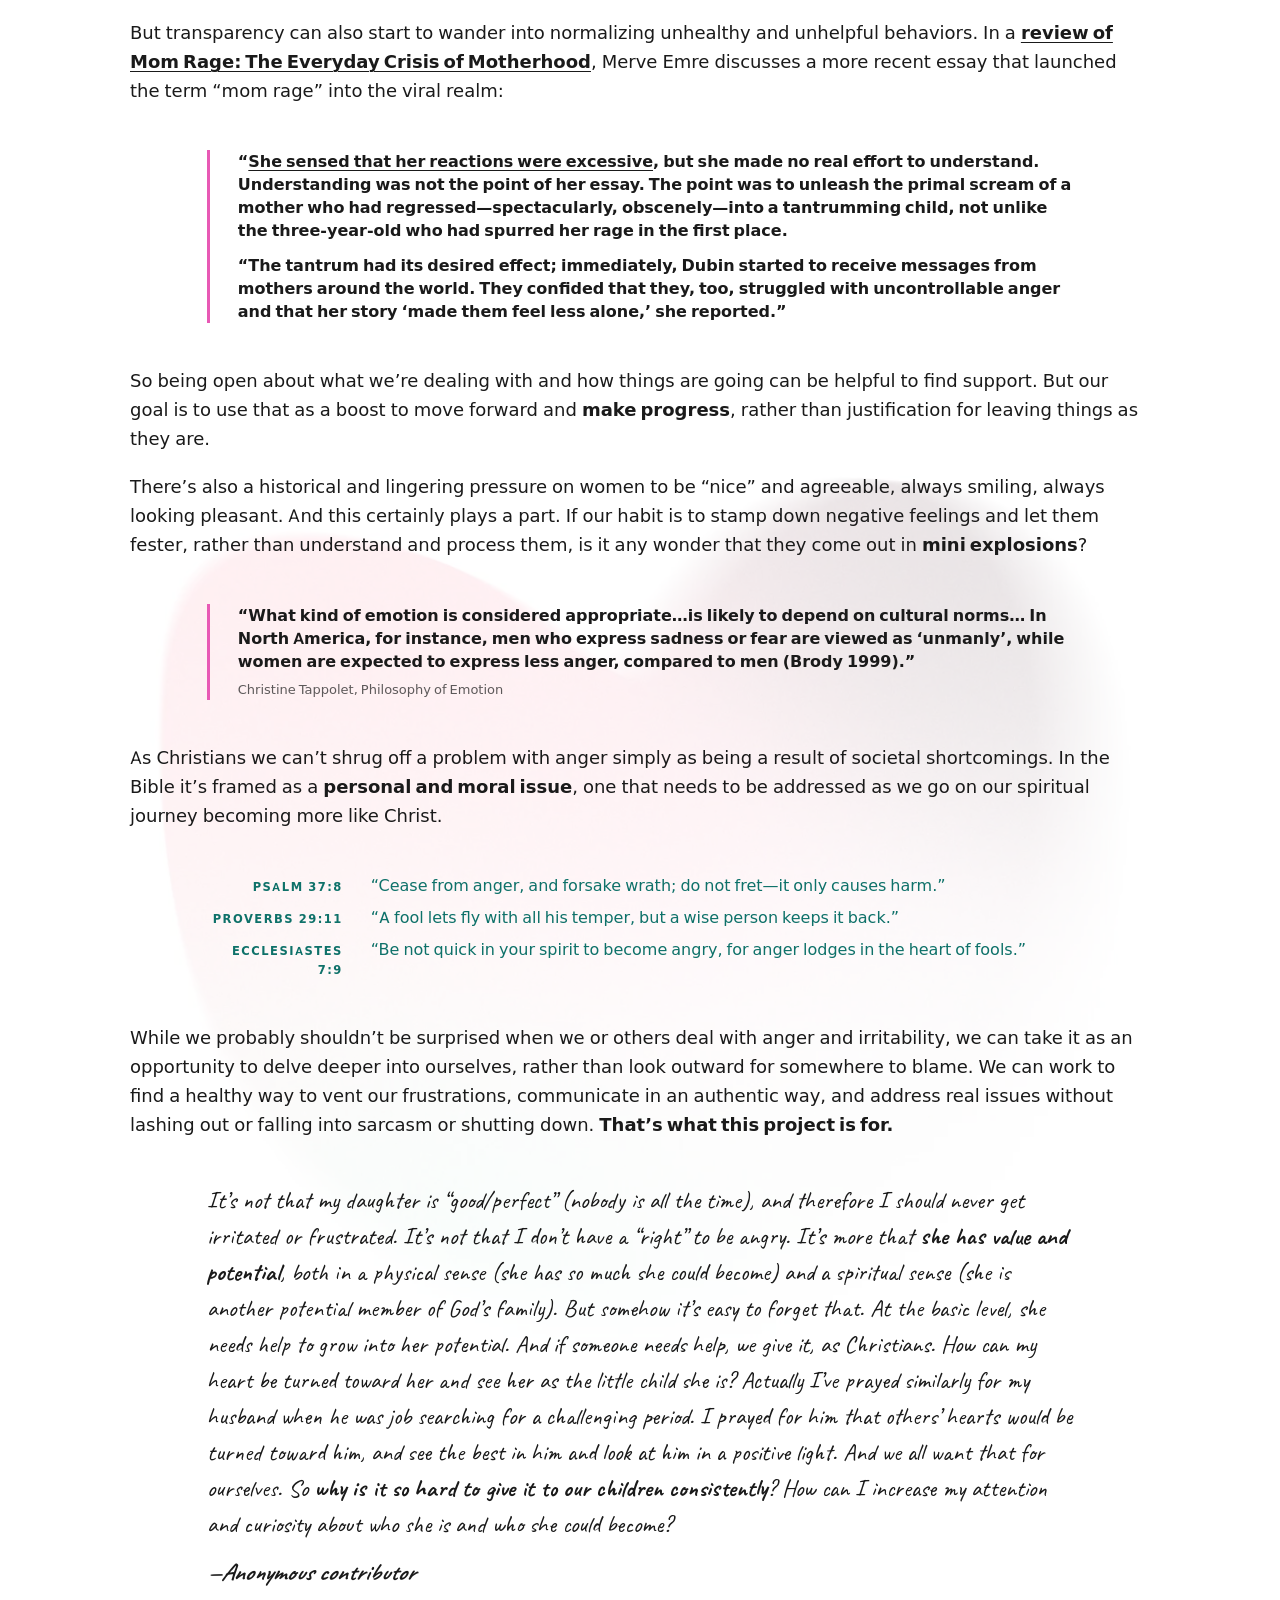
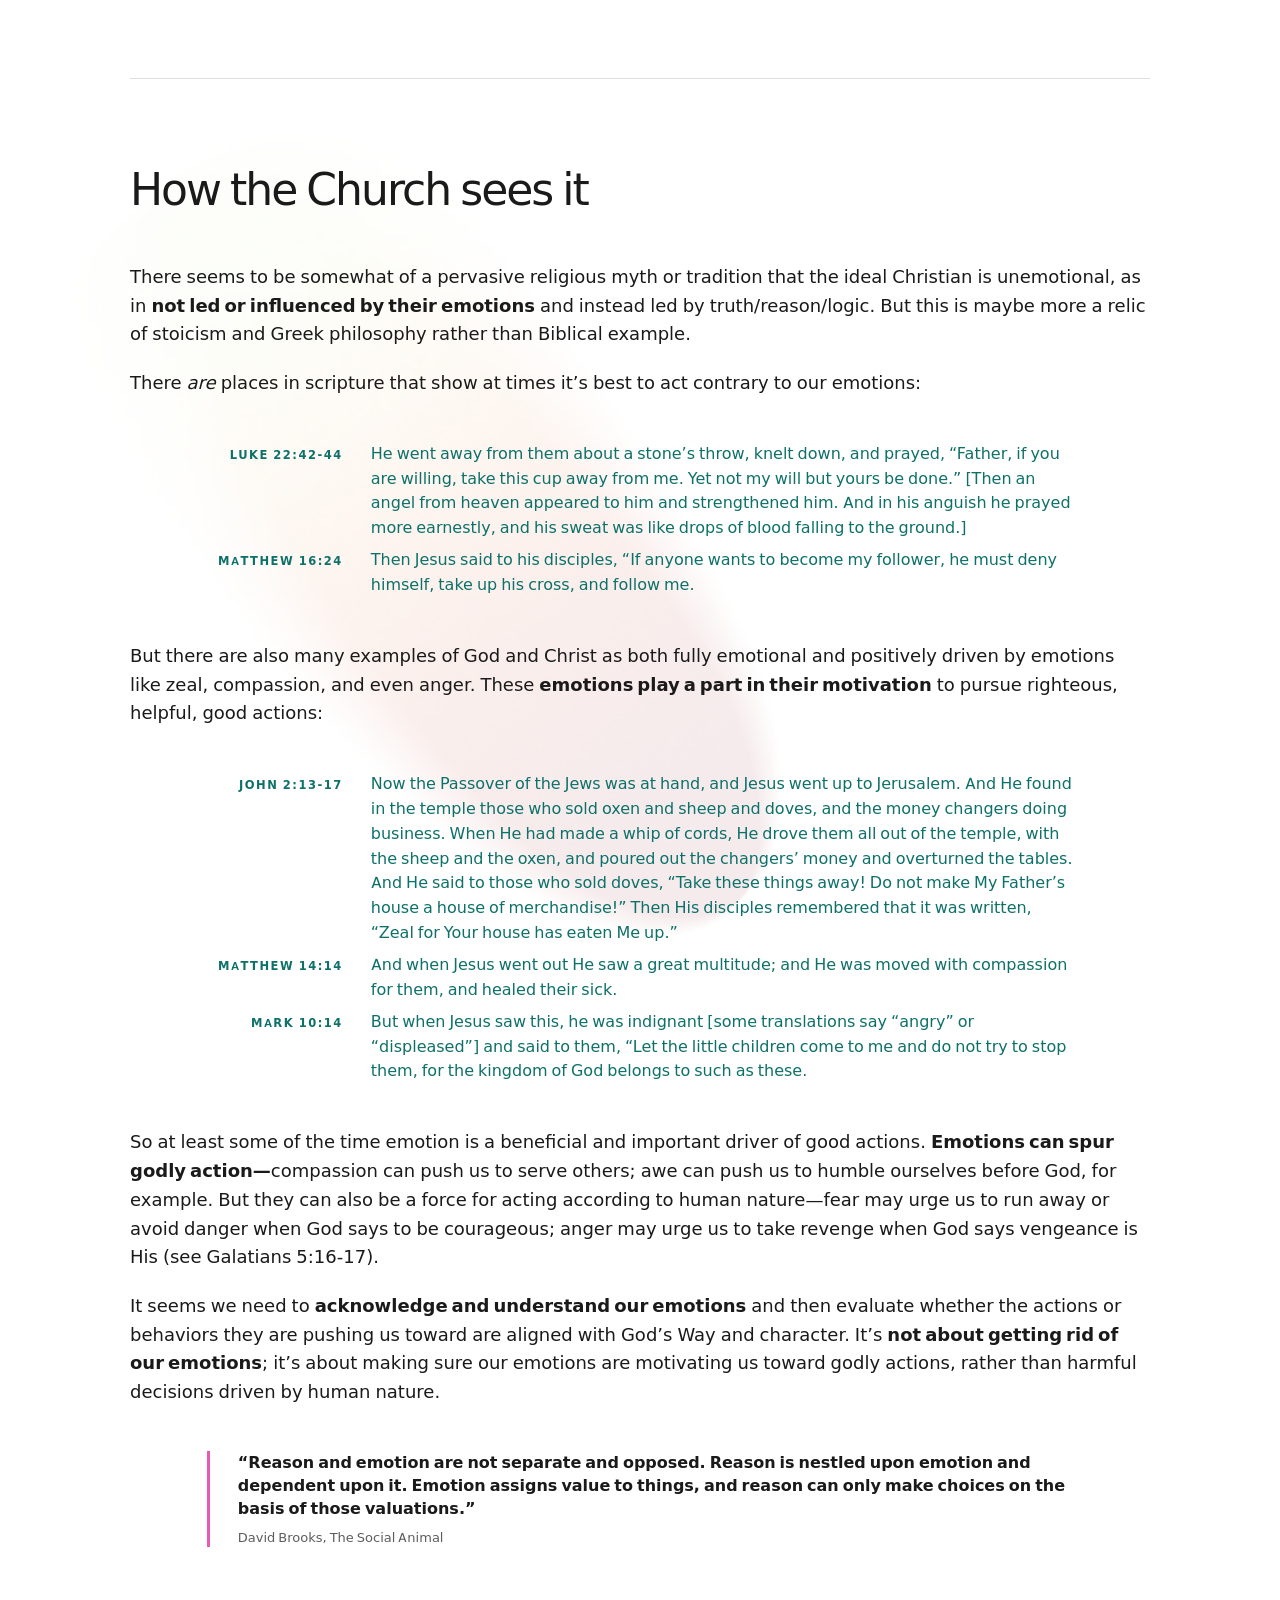
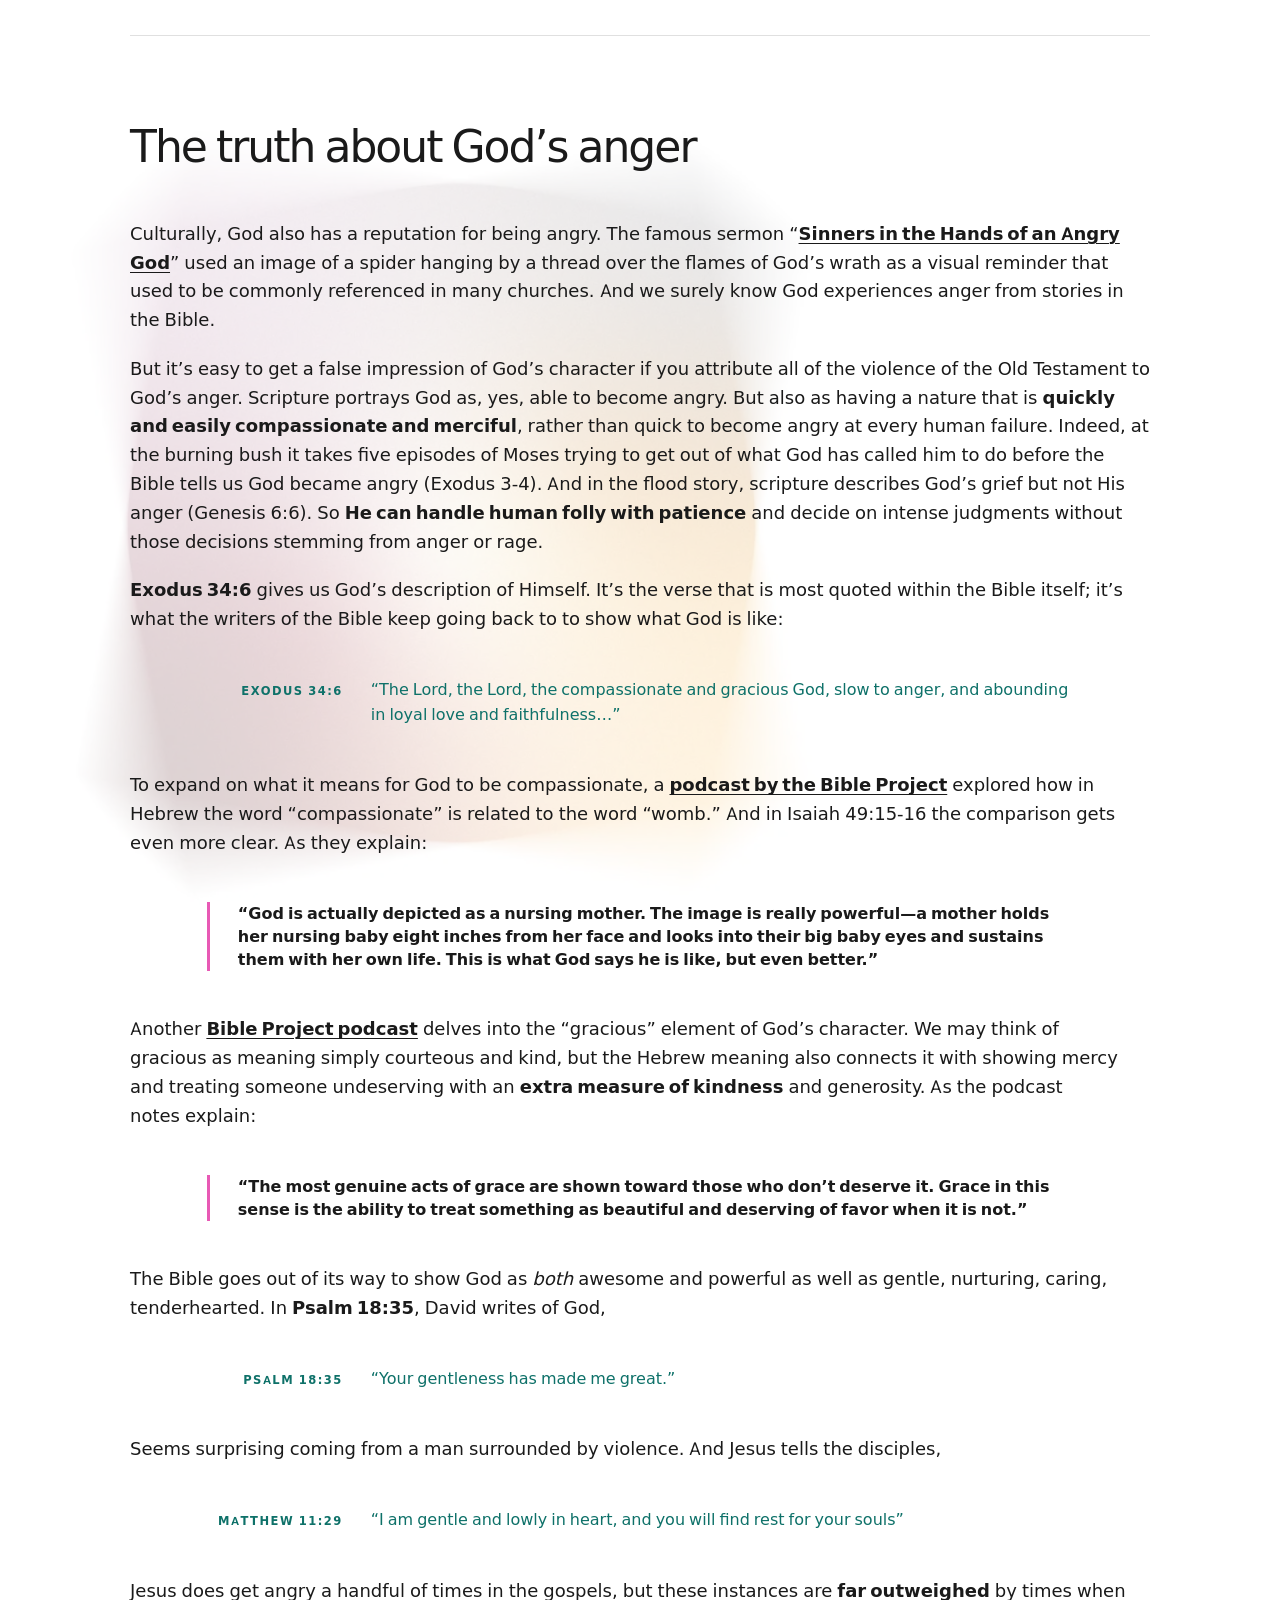
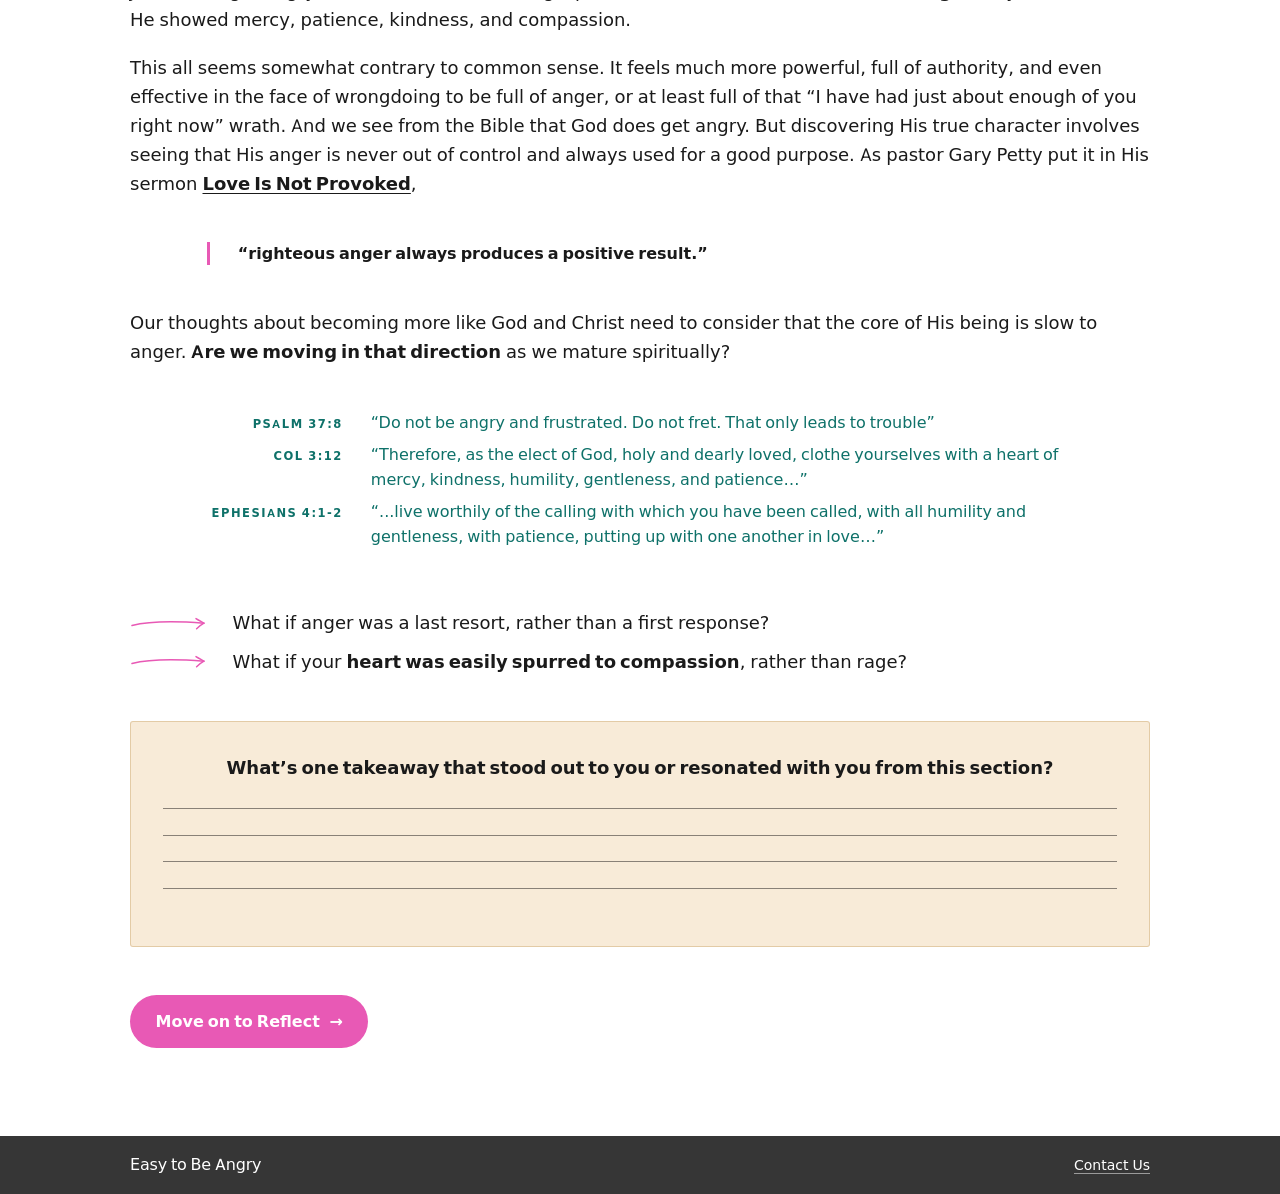
==== commit ba62f3dd: "Consolidate the small print onto two steps, and retire three stray sizes The small print had drifted" ====
--- a/index.html
+++ b/index.html
@@ -15,7 +15,7 @@
 <link rel="icon" href="assets/img/favicon-32x32.png" type="image/png">
 <link rel="apple-touch-icon" href="assets/img/apple-touch-icon.png">
 <link rel="preload" href="assets/fonts/DMSans-var.woff2" as="font" type="font/woff2" crossorigin>
-<link rel="stylesheet" href="assets/css/site.css?v=94">
+<link rel="stylesheet" href="assets/css/site.css?v=96">
 </head>
 <body>
 
--- a/assets/css/site.css
+++ b/assets/css/site.css
@@ -67,12 +67,19 @@
 
   /* Each step interpolates linearly between its size at 375px and at 1200px,
      so mid-range widths get a real value instead of sitting on the floor. */
-  --step-hero: clamp(1.875rem, calc(1.4773rem + 1.697vw), 2.75rem);   /* 30 → 44 */
-  --step-h2: clamp(1.875rem, calc(1.4773rem + 1.697vw), 2.75rem);
+  --step-h2: clamp(1.875rem, calc(1.4773rem + 1.697vw), 2.75rem);     /* 30 → 44 */
   --step-h3: clamp(1.0625rem, calc(1.0057rem + 0.242vw), 1.1875rem);  /* 17 → 19 */
   --step-body: clamp(1rem, calc(0.9432rem + 0.242vw), 1.125rem);      /* 16 → 18 */
   --step-link: clamp(0.9375rem, calc(0.9091rem + 0.121vw), 1rem);     /* 15 → 16 */
   --step-nav: clamp(0.8125rem, calc(0.7841rem + 0.121vw), 0.875rem);  /* 13 → 14 */
+
+  /* Small print. Fixed rather than fluid: at these sizes interpolation only
+     puts neighbouring labels a fraction of a pixel apart, which is the drift
+     these two steps exist to remove, and neither should shrink further on a
+     phone. --step-fine is the ordinary small size — credits, captions, counts,
+     eyebrows; --step-label is the tracked uppercase label. */
+  --step-fine: 0.8125rem;                                             /* 13 */
+  --step-label: 0.72rem;                                              /* 11.5 */
 
   --ease: cubic-bezier(.22, .61, .36, 1);
 }
@@ -392,7 +399,9 @@
 }
 
 .hero__meta {
-  font-size: clamp(1rem, 1.5vw, 1.375rem);
+  /* was a bare-vw clamp, the only one on the site, so it grew on a different
+     curve from every size beside it */
+  font-size: var(--step-h3);
   font-weight: 500;
   letter-spacing: 0;
 }
@@ -450,14 +459,14 @@
   padding-bottom: .5rem;
   border-bottom: 2px solid color-mix(in srgb, var(--tone) 28%, transparent);
   color: var(--tone);
-  font-size: .8125rem;
+  font-size: var(--step-fine);
   font-weight: 700;
   letter-spacing: .14em;
   text-transform: uppercase;
 }
 
 .resource-count {
-  font-size: .6875rem;
+  font-size: var(--step-label);
   font-weight: 500;
   letter-spacing: 0;
   opacity: .55;
@@ -649,14 +658,10 @@
 
 .hero--art > .container { position: relative; z-index: 1; }
 
-.hero__title, .hero--art .hero__title {
-  font-size: clamp(2.5rem, calc(1.4rem + 4.7vw), 4.5rem);
-  margin-bottom: .75rem;
-}
 
 .hero__standfirst {
   max-width: min(72ch, 100%);
-  font-size: clamp(1rem, calc(.93rem + .3vw), 1.1875rem);
+  font-size: var(--step-h3);
   line-height: 1.5;
 }
 
@@ -718,12 +723,11 @@
 }
 
 .qcard p { margin: 0 0 .25rem; font-size: .9375rem; font-weight: 700; line-height: 1.5; }
-.qcard cite { font-style: normal; font-size: .8125rem; opacity: .7; }
+.qcard cite { font-style: normal; font-size: var(--step-fine); opacity: .7; }
 
 /* "You are not alone" — the artwork sits behind the questions rather than
    below them, scaled down and softened so the text stays the focus. */
 .not-alone { position: relative; }
-}
 
 /* "You are not alone" question list */
 .question-list { list-style: none; margin: 0; padding: 0; max-width: none; }
@@ -846,13 +850,16 @@
 .carousel__dot[aria-selected='true'] { background: var(--accent); transform: scale(1.3); }
 .carousel__dot:hover { background: var(--accent-deep); }
 
-.carousel__count { margin: 0; font-size: .8125rem; opacity: .65; }
+.carousel__count { margin: 0; font-size: var(--step-fine); opacity: .65; }
 
 .quote-card > * { position: relative; }
 
 .quote-card blockquote {
   margin: 0;
-  font-size: clamp(.9375rem, calc(.88rem + .25vw), 1.0625rem);
+  /* same 0.2424vw slope as the rest of the scale, so at 375px this lands
+     on exactly 15px instead of a hundredth above it and reading as a
+     second, slightly different size next to the quotes around it */
+  font-size: clamp(.9375rem, calc(.8794rem + .2424vw), 1.0625rem);
   line-height: 1.5;
   text-shadow: 0 1px 10px rgba(0, 0, 0, .35);
 }
@@ -862,7 +869,10 @@
 .quote-card__cite {
   display: block;
   margin-top: .75rem;
-  font-size: .875em;
+  /* a fixed step, not an em: as an em this sized itself off the quote it sat
+     in and landed on 14.9px on a desktop and 13.1px on a phone, neither of
+     them a size used anywhere else */
+  font-size: var(--step-fine);
   font-style: normal;
   opacity: .92;
 }
@@ -965,7 +975,7 @@
 .scripture cite {
   grid-column: 1;
   color: var(--teal);
-  font-size: .72rem;
+  font-size: var(--step-label);
   font-style: normal;
   font-weight: 700;
   letter-spacing: .13em;
@@ -1008,7 +1018,9 @@
 .pullquote cite {
   display: block;
   margin-top: .5rem;
-  font-size: .7em;
+  /* likewise an em before, which put it at 11.2px against the 13px every
+     other credit on the site uses */
+  font-size: var(--step-fine);
   font-style: normal;
   font-weight: 500;
   opacity: .7;
@@ -1142,7 +1154,7 @@
   background: #fff;
   color: var(--ink);
   box-shadow: 0 6px 22px rgba(0, 0, 0, .13);
-  font-size: .8125rem;
+  font-size: var(--step-fine);
   line-height: 1.45;
   pointer-events: none;
   opacity: 0;
@@ -1187,7 +1199,7 @@
 }
 
 .trigger-key__row dt { font-weight: 700; }
-.trigger-key__row dt span { display: block; font-weight: 500; opacity: .55; font-size: .8125rem; }
+.trigger-key__row dt span { display: block; font-weight: 500; opacity: .55; font-size: var(--step-fine); }
 .trigger-key__row dd { margin: 0; opacity: .8; line-height: 1.5; }
 
 @media (max-width: 640px) {
@@ -1345,7 +1357,7 @@
 
 .statline__figure a { color: inherit; text-decoration: none; }
 .statline__figure a:hover { text-decoration: underline; }
-.statline cite { display: block; margin-top: .5rem; font-style: normal; font-size: .8125rem; opacity: .7; }
+.statline cite { display: block; margin-top: .5rem; font-style: normal; font-size: var(--step-fine); opacity: .7; }
 
 /* Two quotes set against each other. The number is the only furniture that
    says they are a pair, so it sits in the margin rather than in the text. */
@@ -1461,7 +1473,9 @@
   background: var(--step-tint, var(--white));
   box-shadow: 0 4px 18px rgba(0, 0, 0, .08);
   text-align: center;
-  font-size: clamp(.8125rem, calc(.77rem + .19vw), .9375rem);
+  /* retuned to the common slope for the same reason as the carousel quote:
+     it used to land on 13.03px against the 13px beside it */
+  font-size: clamp(.8125rem, calc(.7544rem + .2424vw), .9375rem);
   line-height: 1.35;
 }
 
@@ -1573,7 +1587,7 @@
 
 .bars__caption {
   margin-top: .6rem;
-  font-size: .8125rem;
+  font-size: var(--step-fine);
   text-align: center;
   opacity: .65;
 }
@@ -1683,7 +1697,7 @@
 
 .says__scene {
   margin: 0 0 .7rem;
-  font-size: .8125rem;
+  font-size: var(--step-fine);
   font-weight: 700;
   letter-spacing: .04em;
   text-transform: uppercase;
@@ -1781,7 +1795,7 @@
 
 .cartoon-ref__credit {
   margin-top: clamp(.9rem, 2.4vw, 1.3rem);
-  font-size: .8125rem;
+  font-size: var(--step-fine);
   opacity: .72;
 }
 
@@ -1847,7 +1861,7 @@
 .step[open] > summary::after { content: '–'; }
 
 .step__names { display: grid; gap: .1rem; }
-.step__shift { font-size: .8125rem; font-weight: 700; color: var(--accent-deep); }
+.step__shift { font-size: var(--step-fine); font-weight: 700; color: var(--accent-deep); }
 
 .step__title {
   font-size: clamp(1.25rem, calc(1.1rem + .6vw), 1.6rem);
@@ -1964,7 +1978,7 @@
 .clip__credit {
   max-width: 44rem;
   margin: .7rem auto 0;
-  font-size: .8125rem;
+  font-size: var(--step-fine);
   text-align: center;
   opacity: .75;
 }
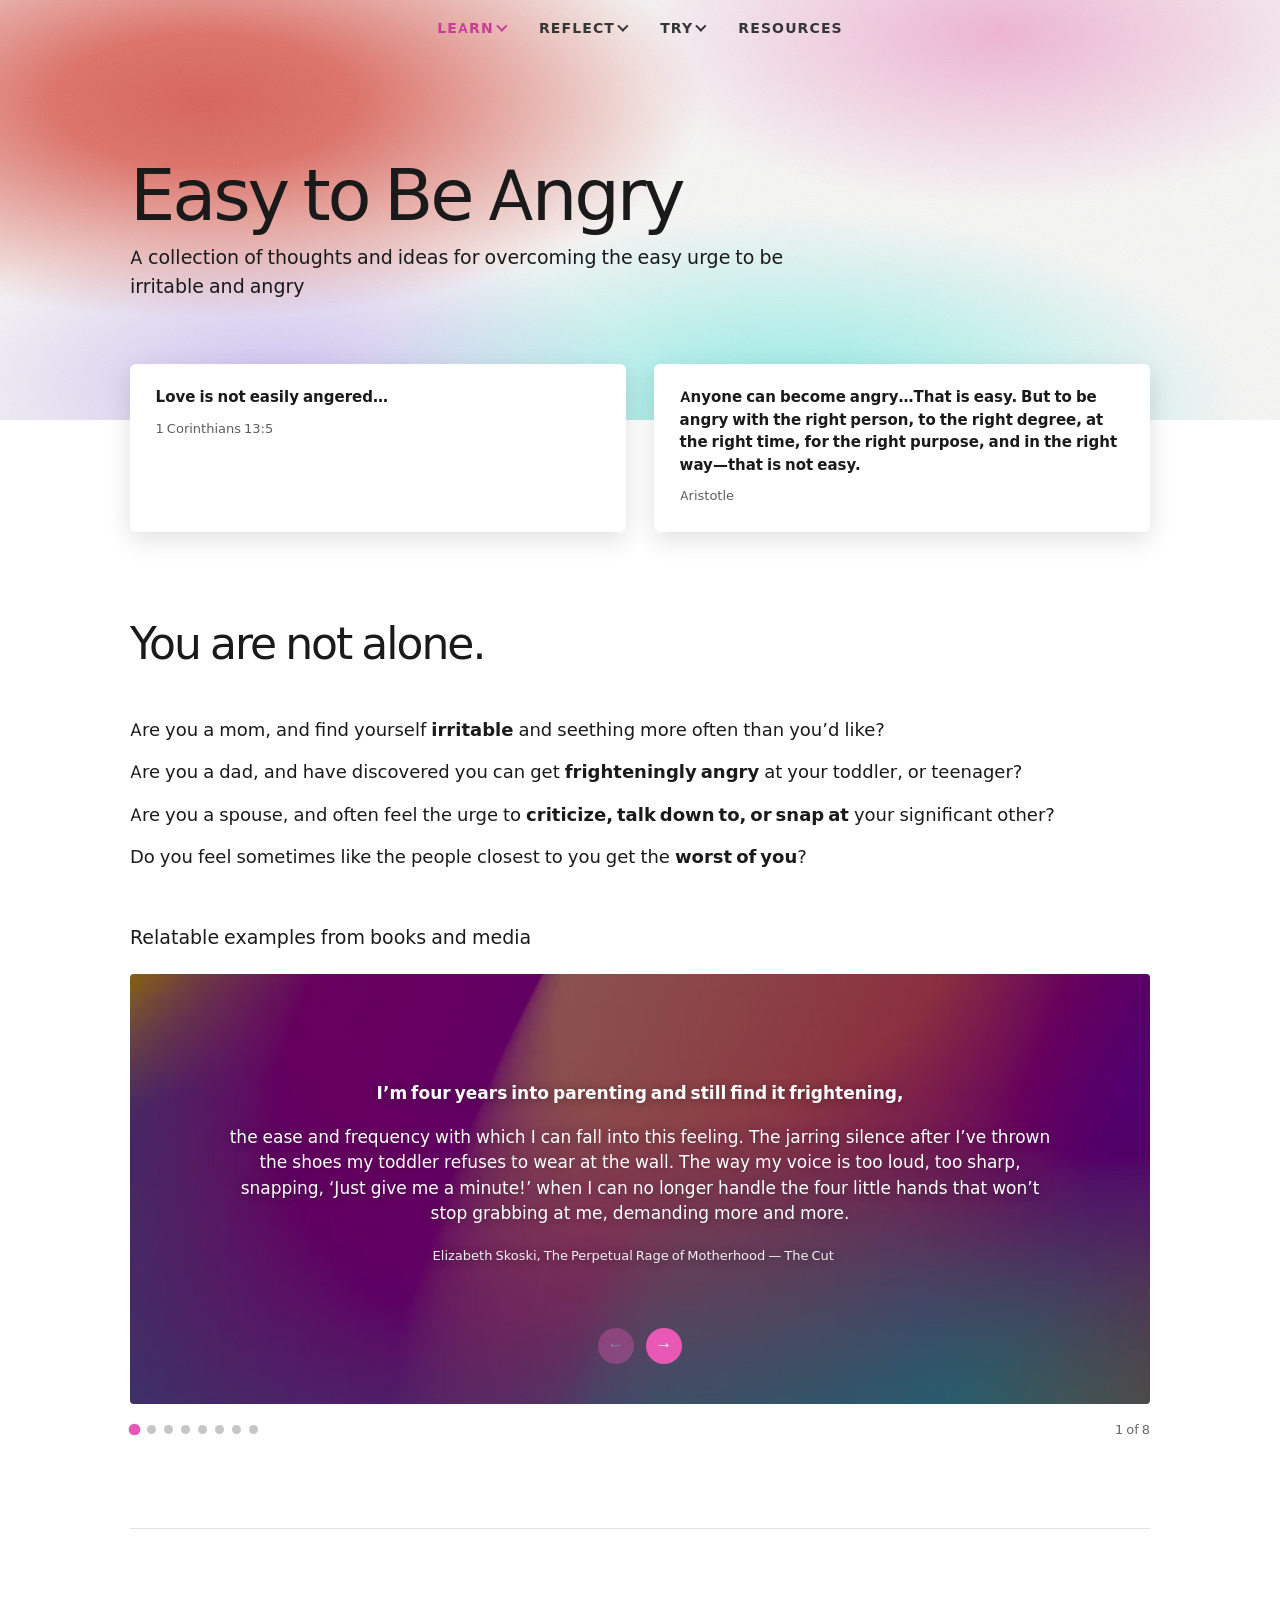
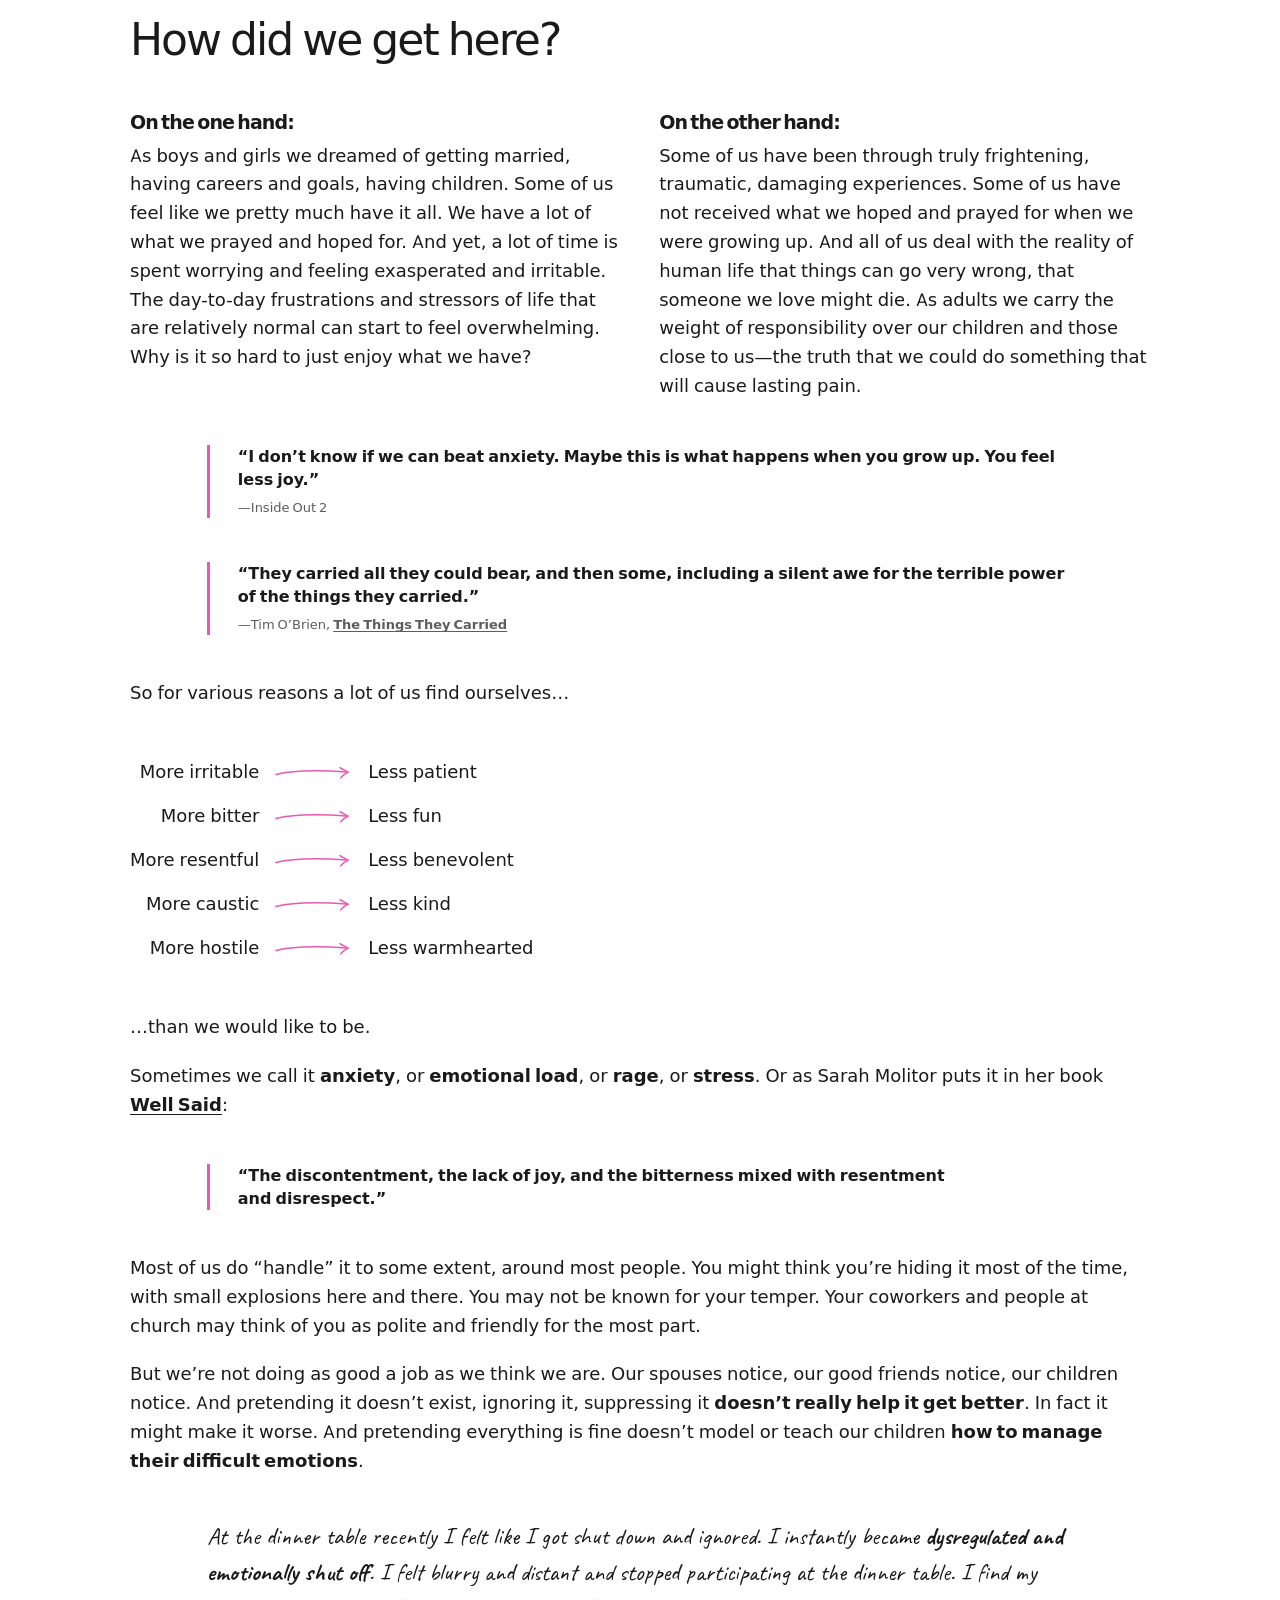
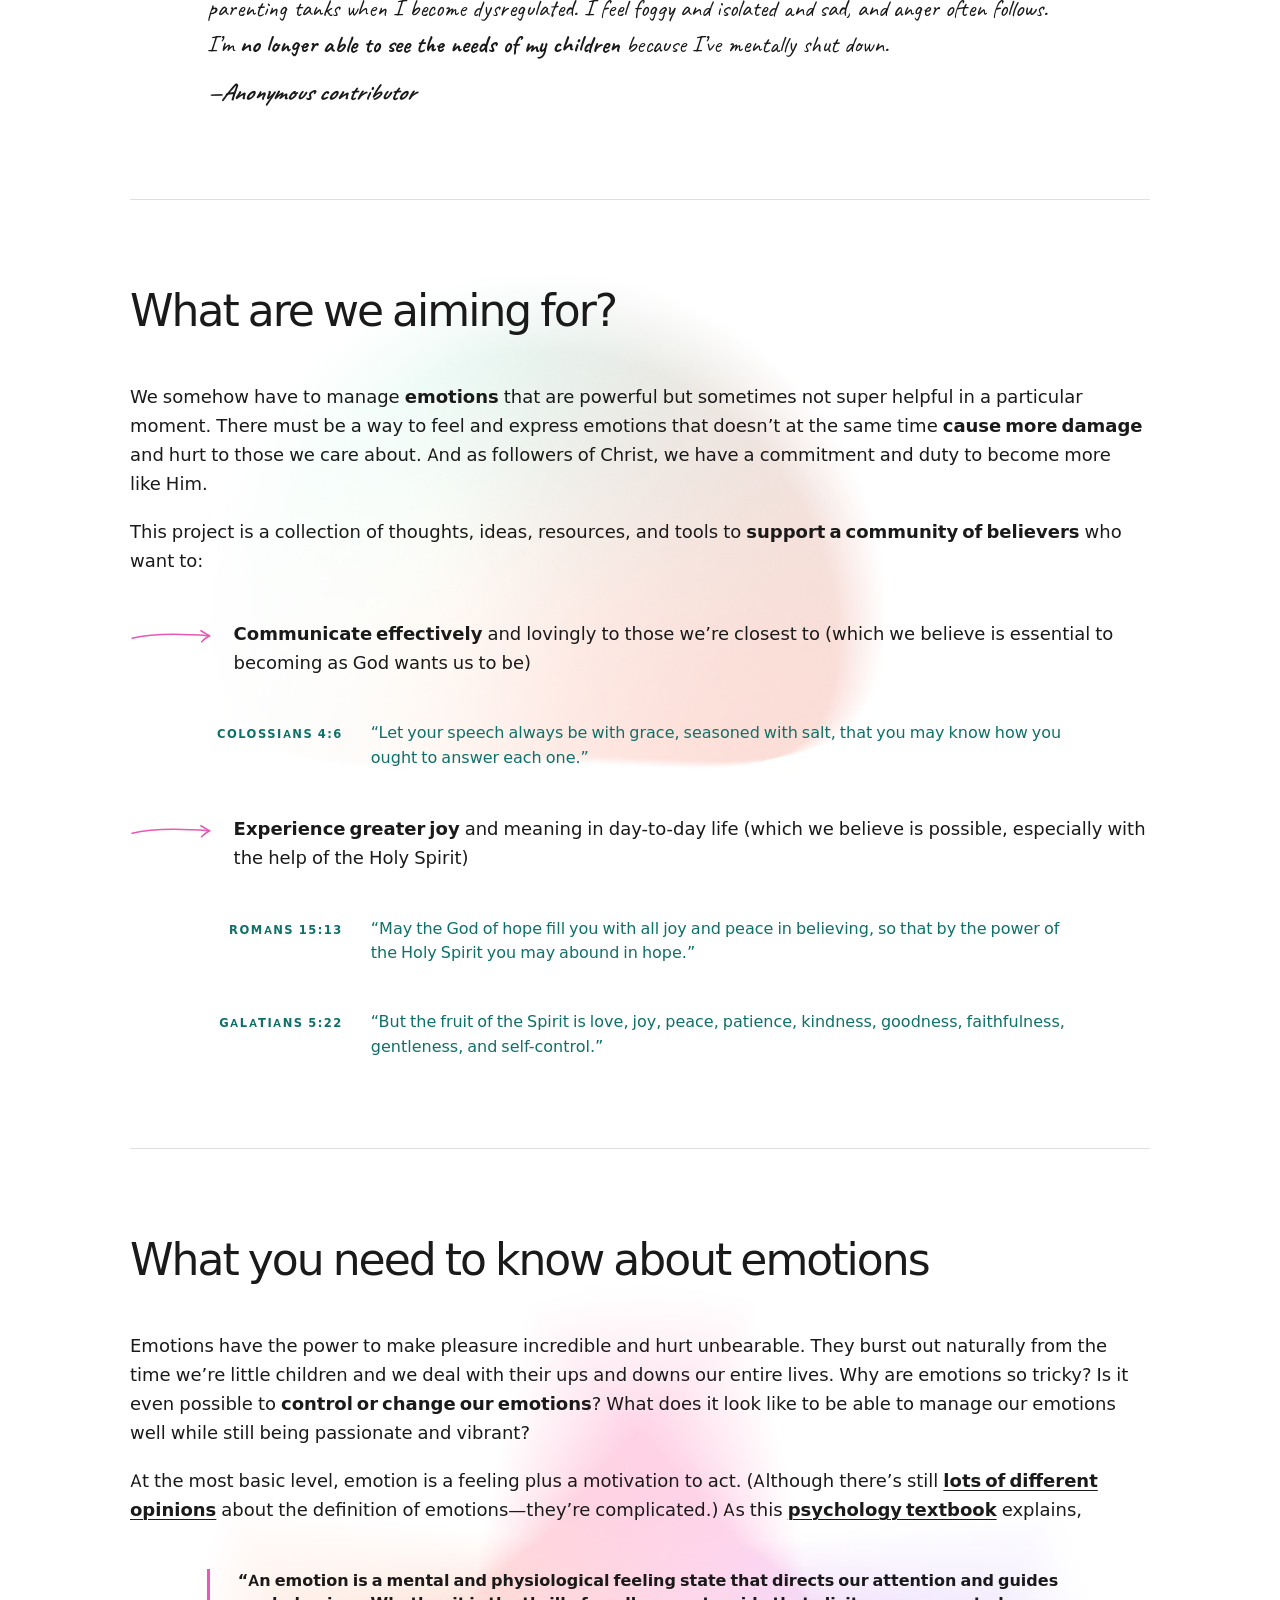
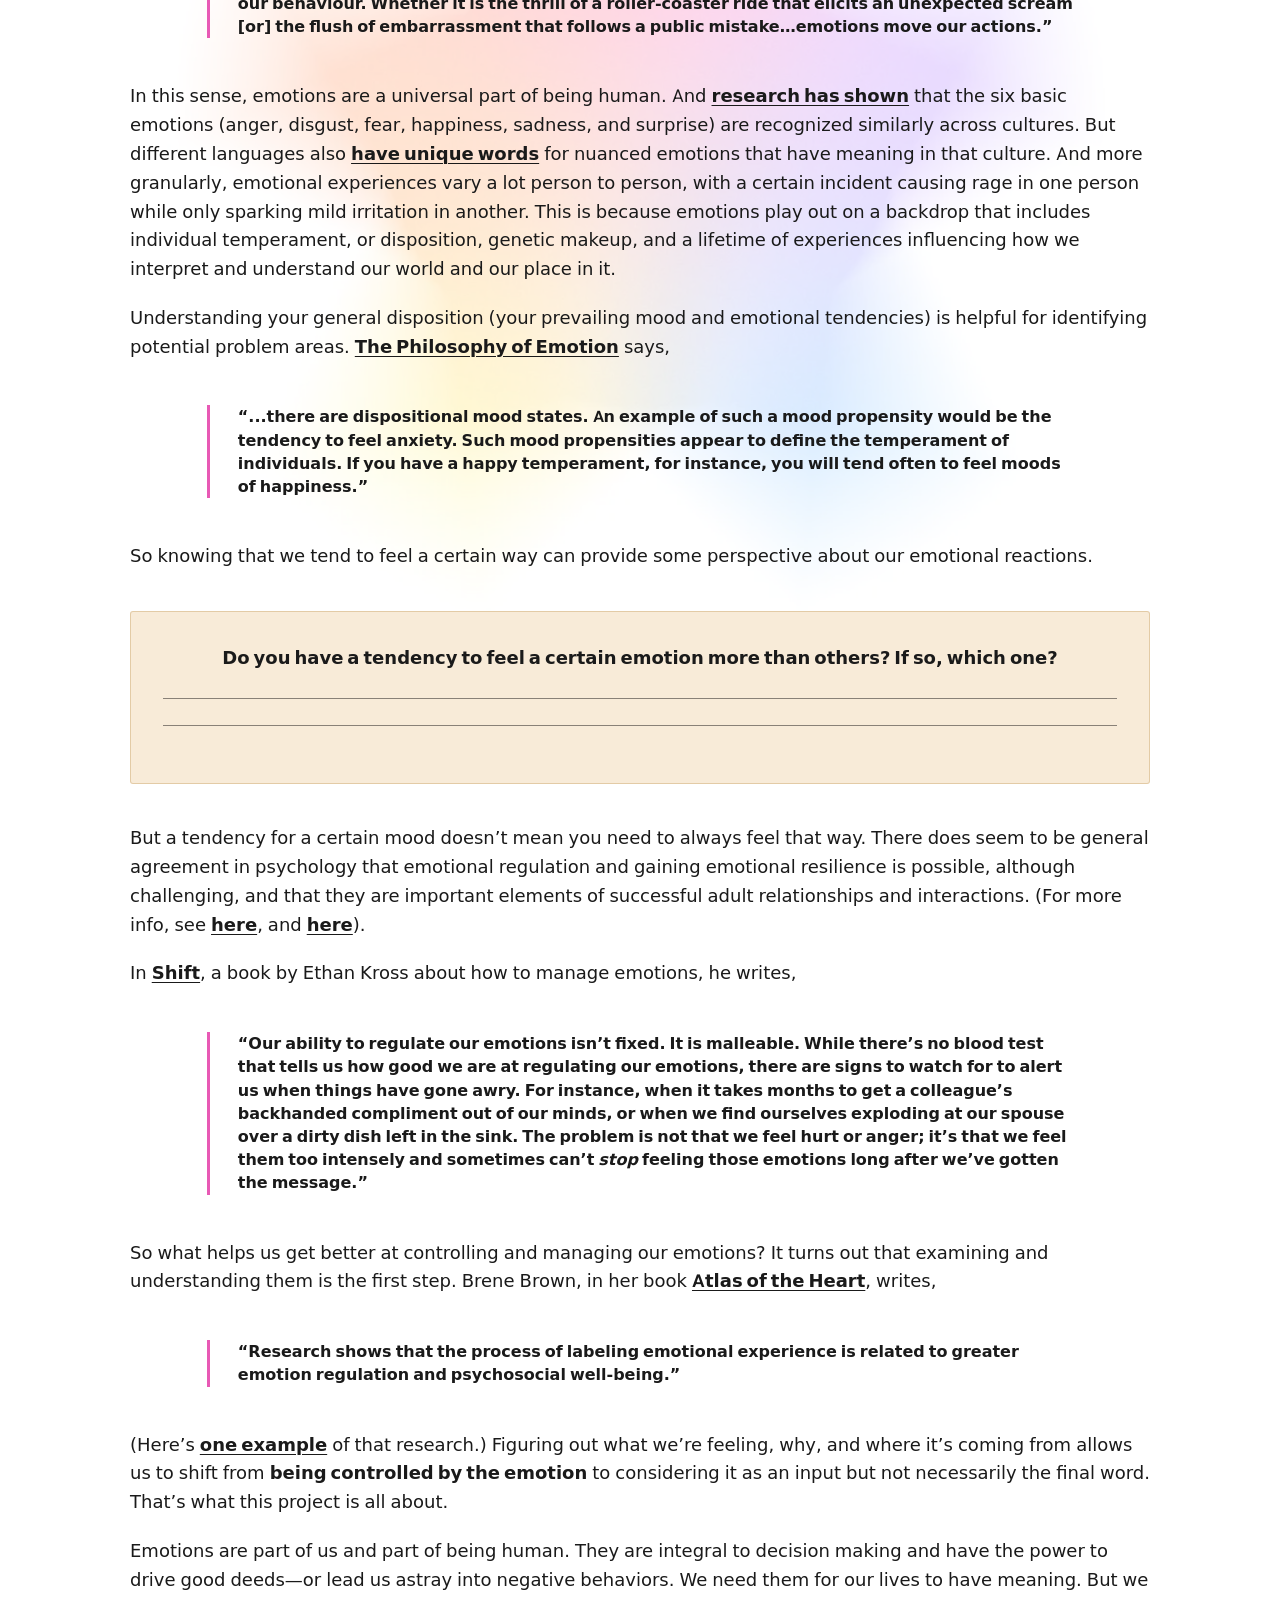
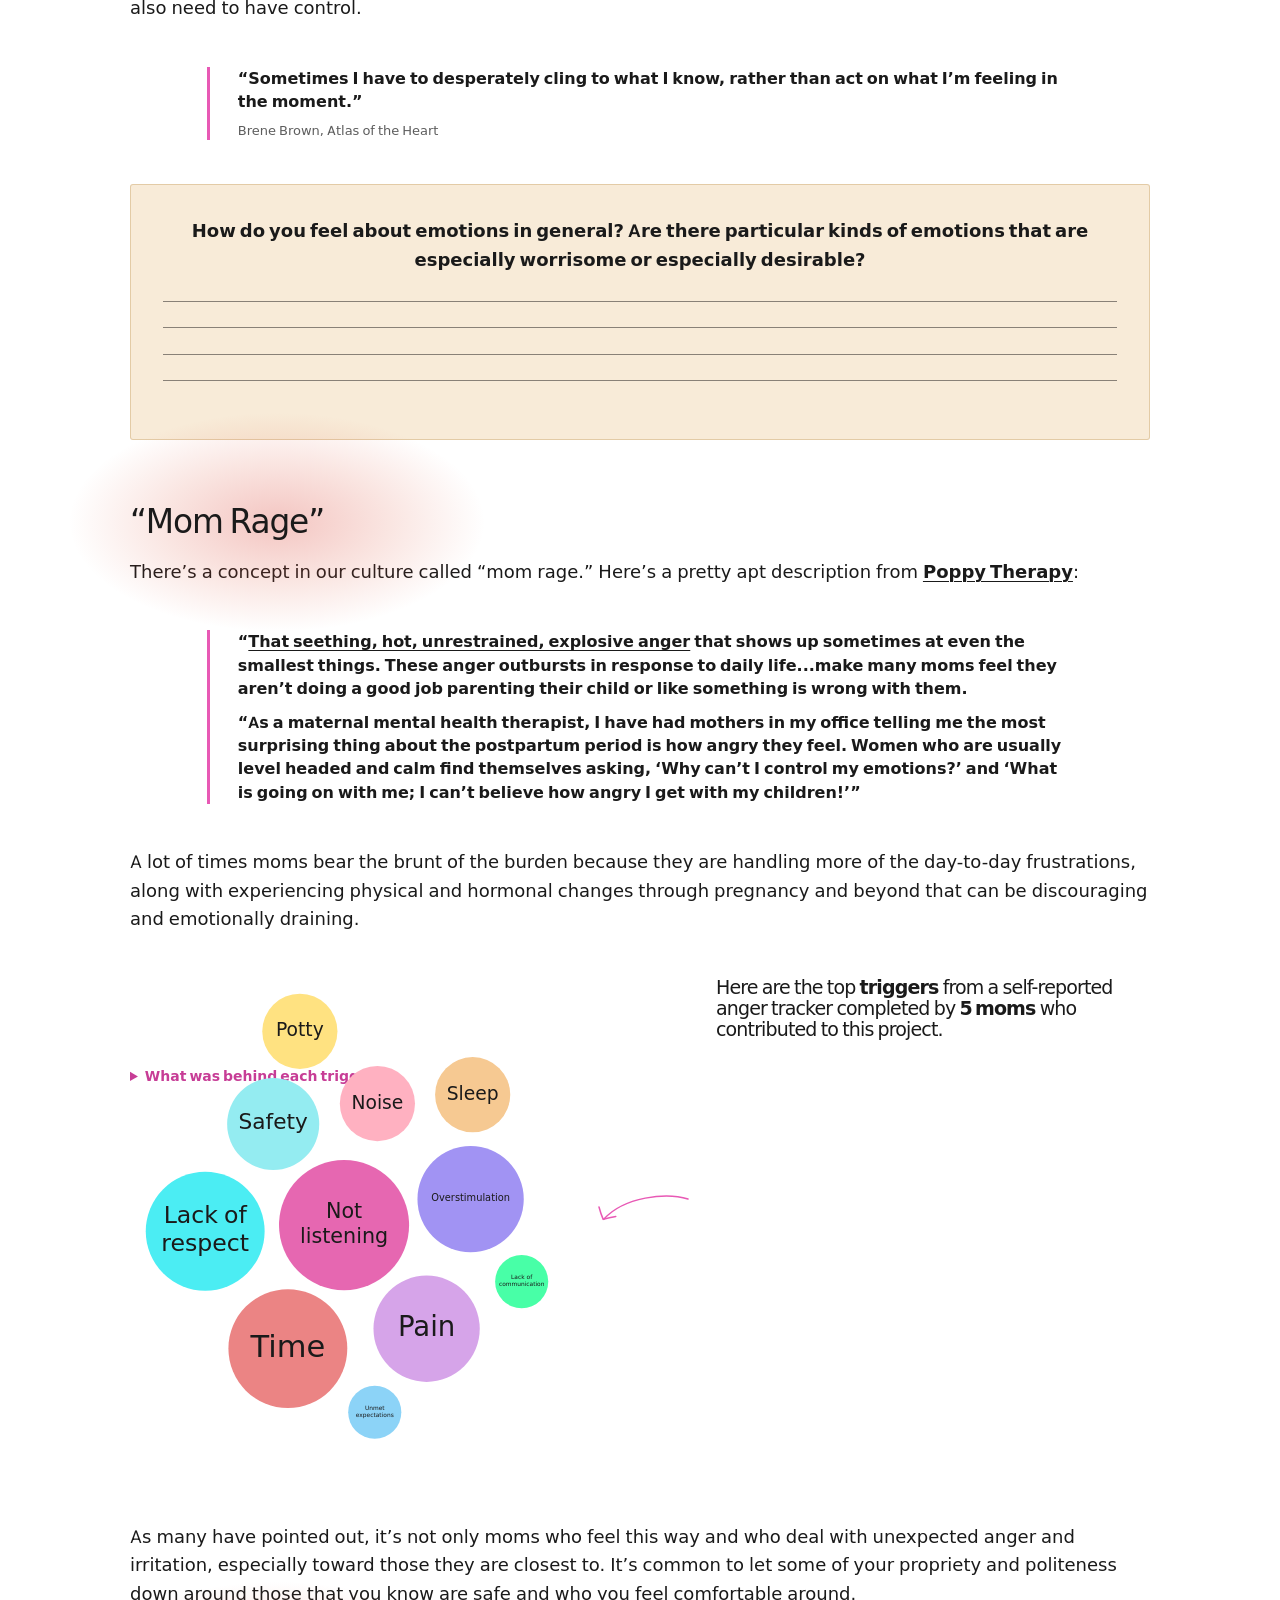
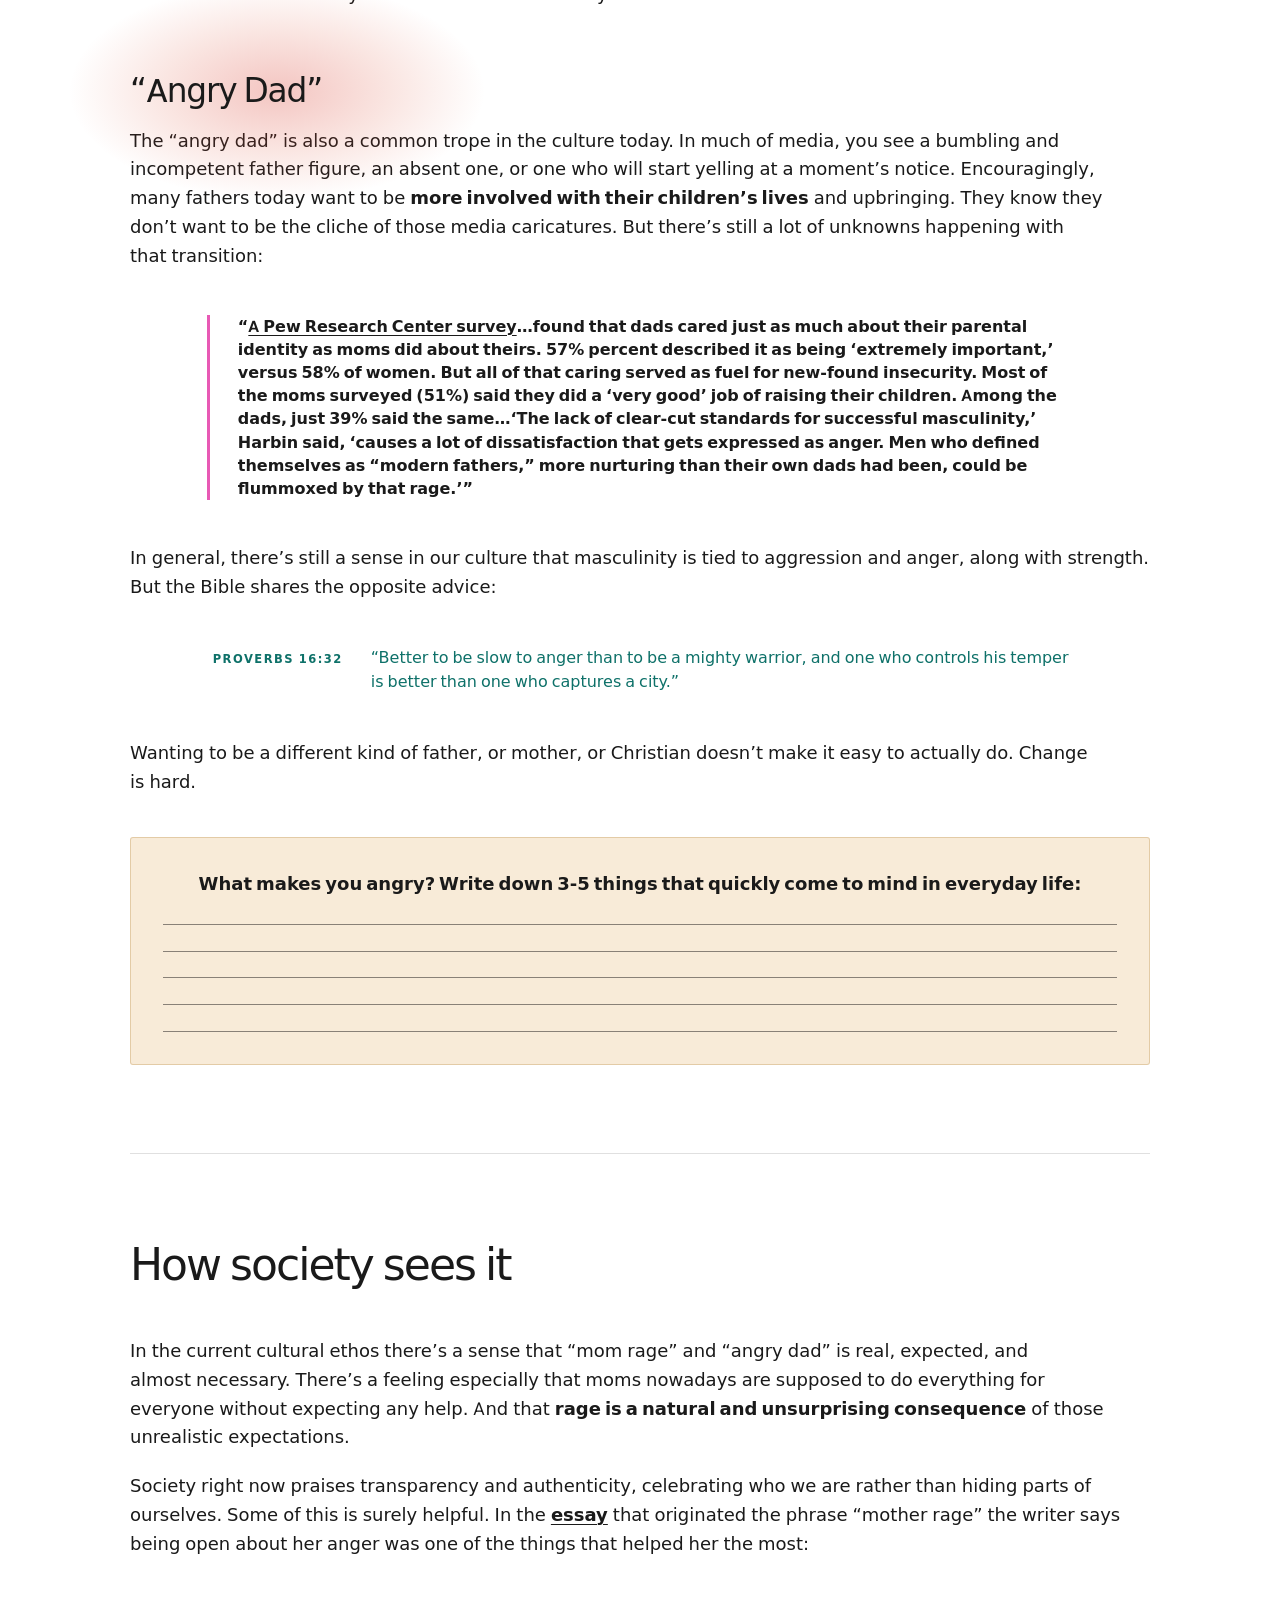
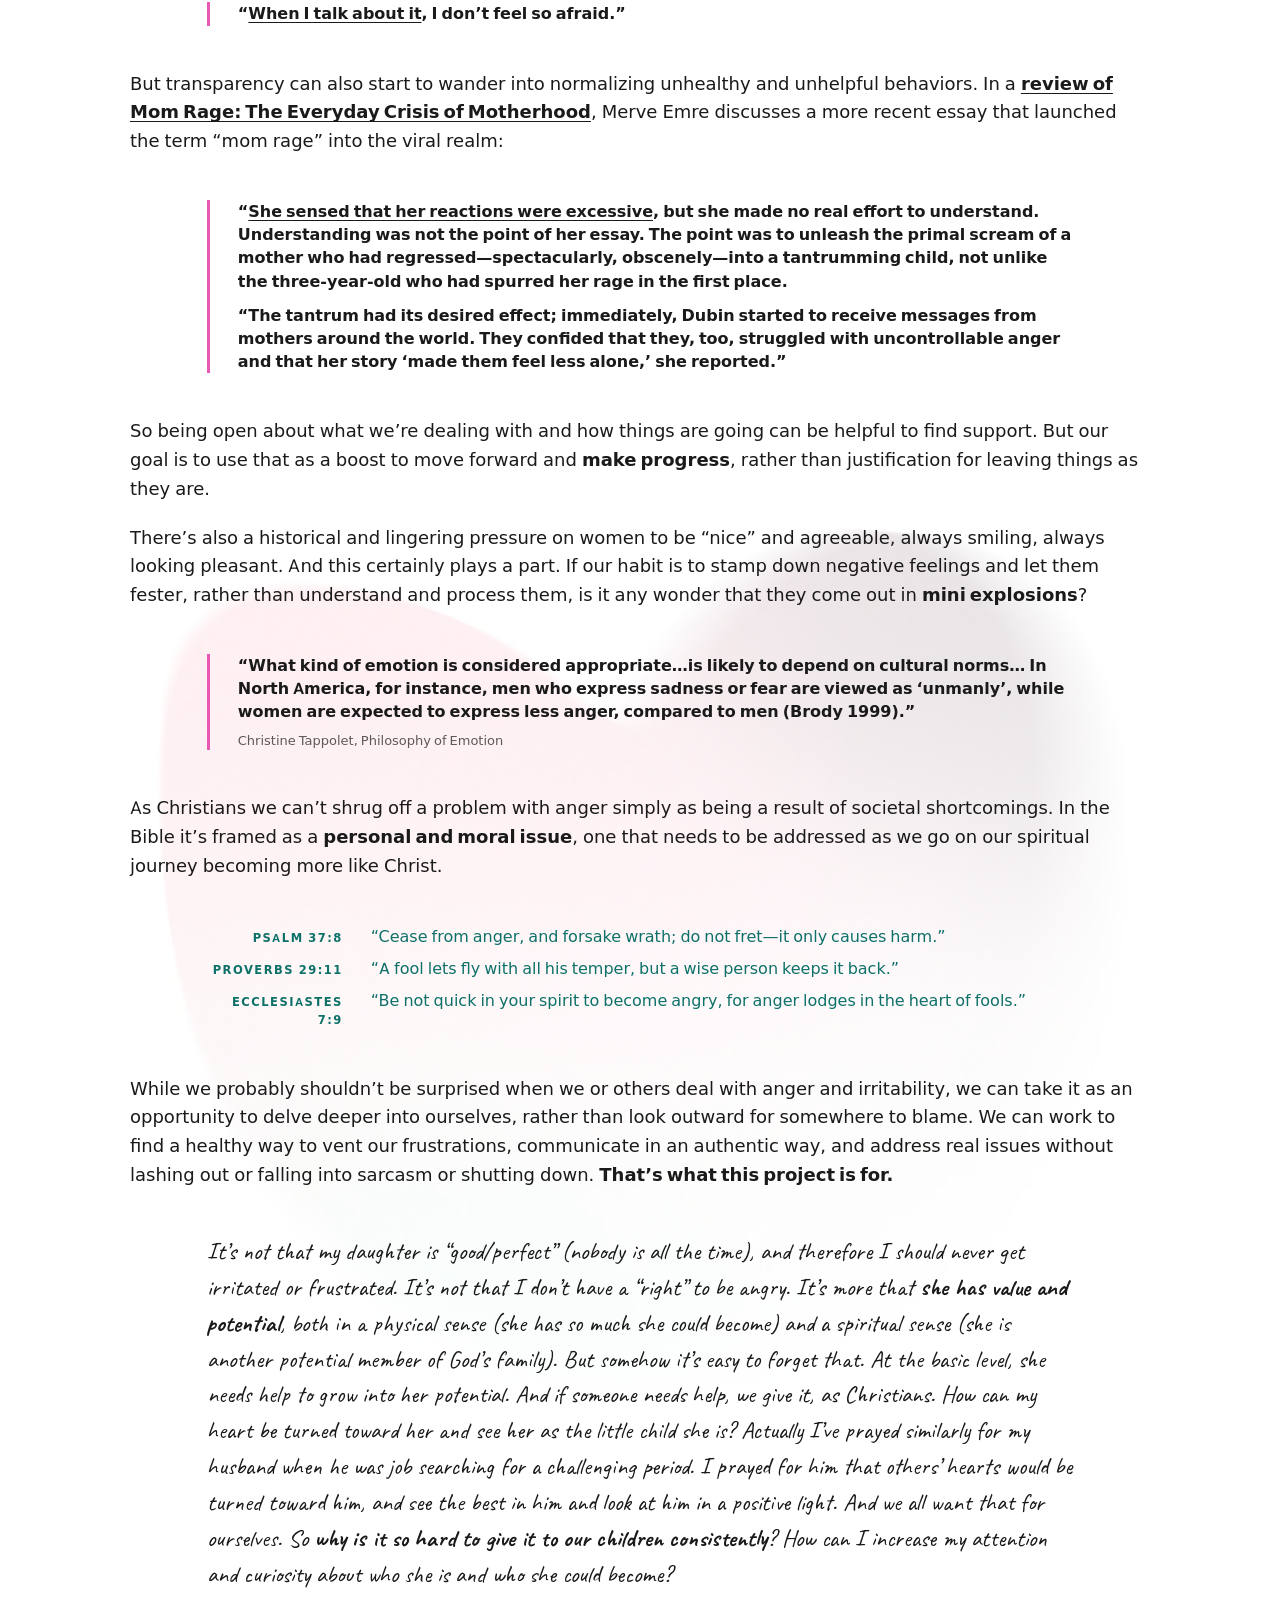
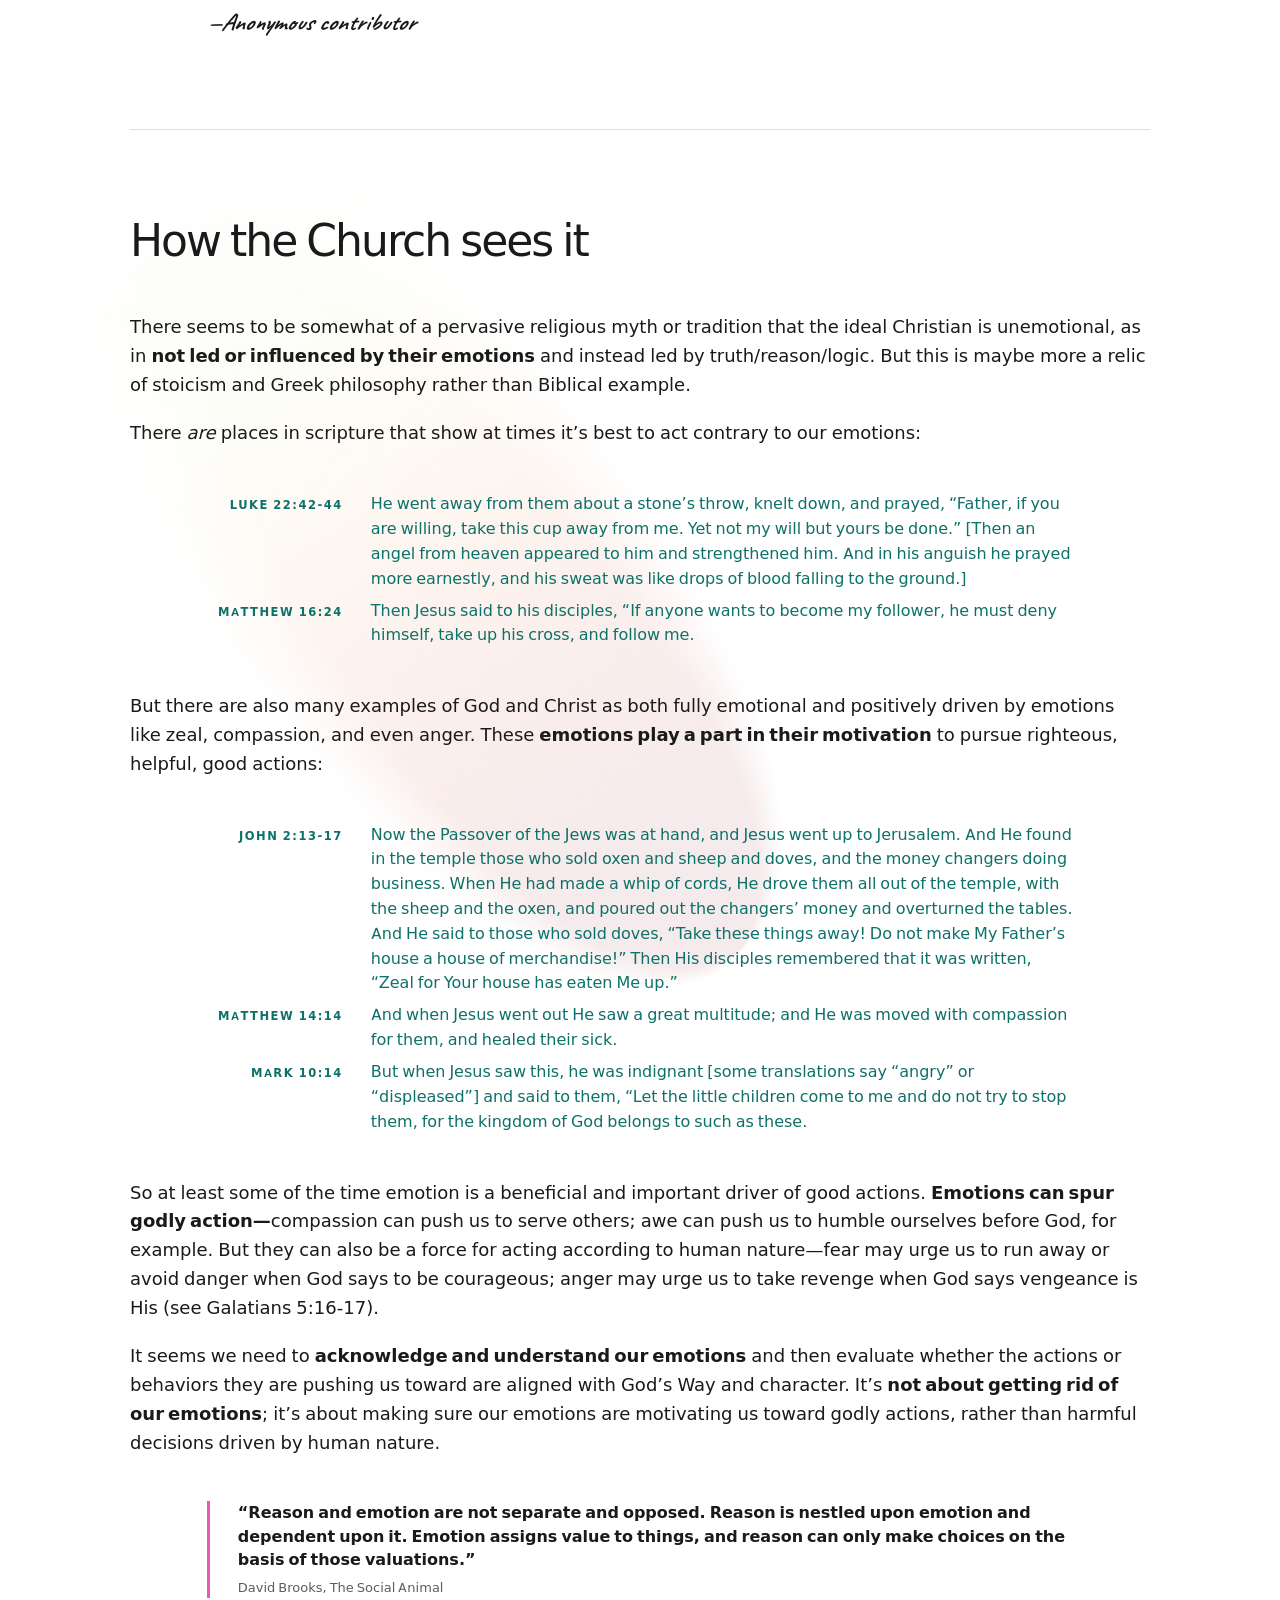
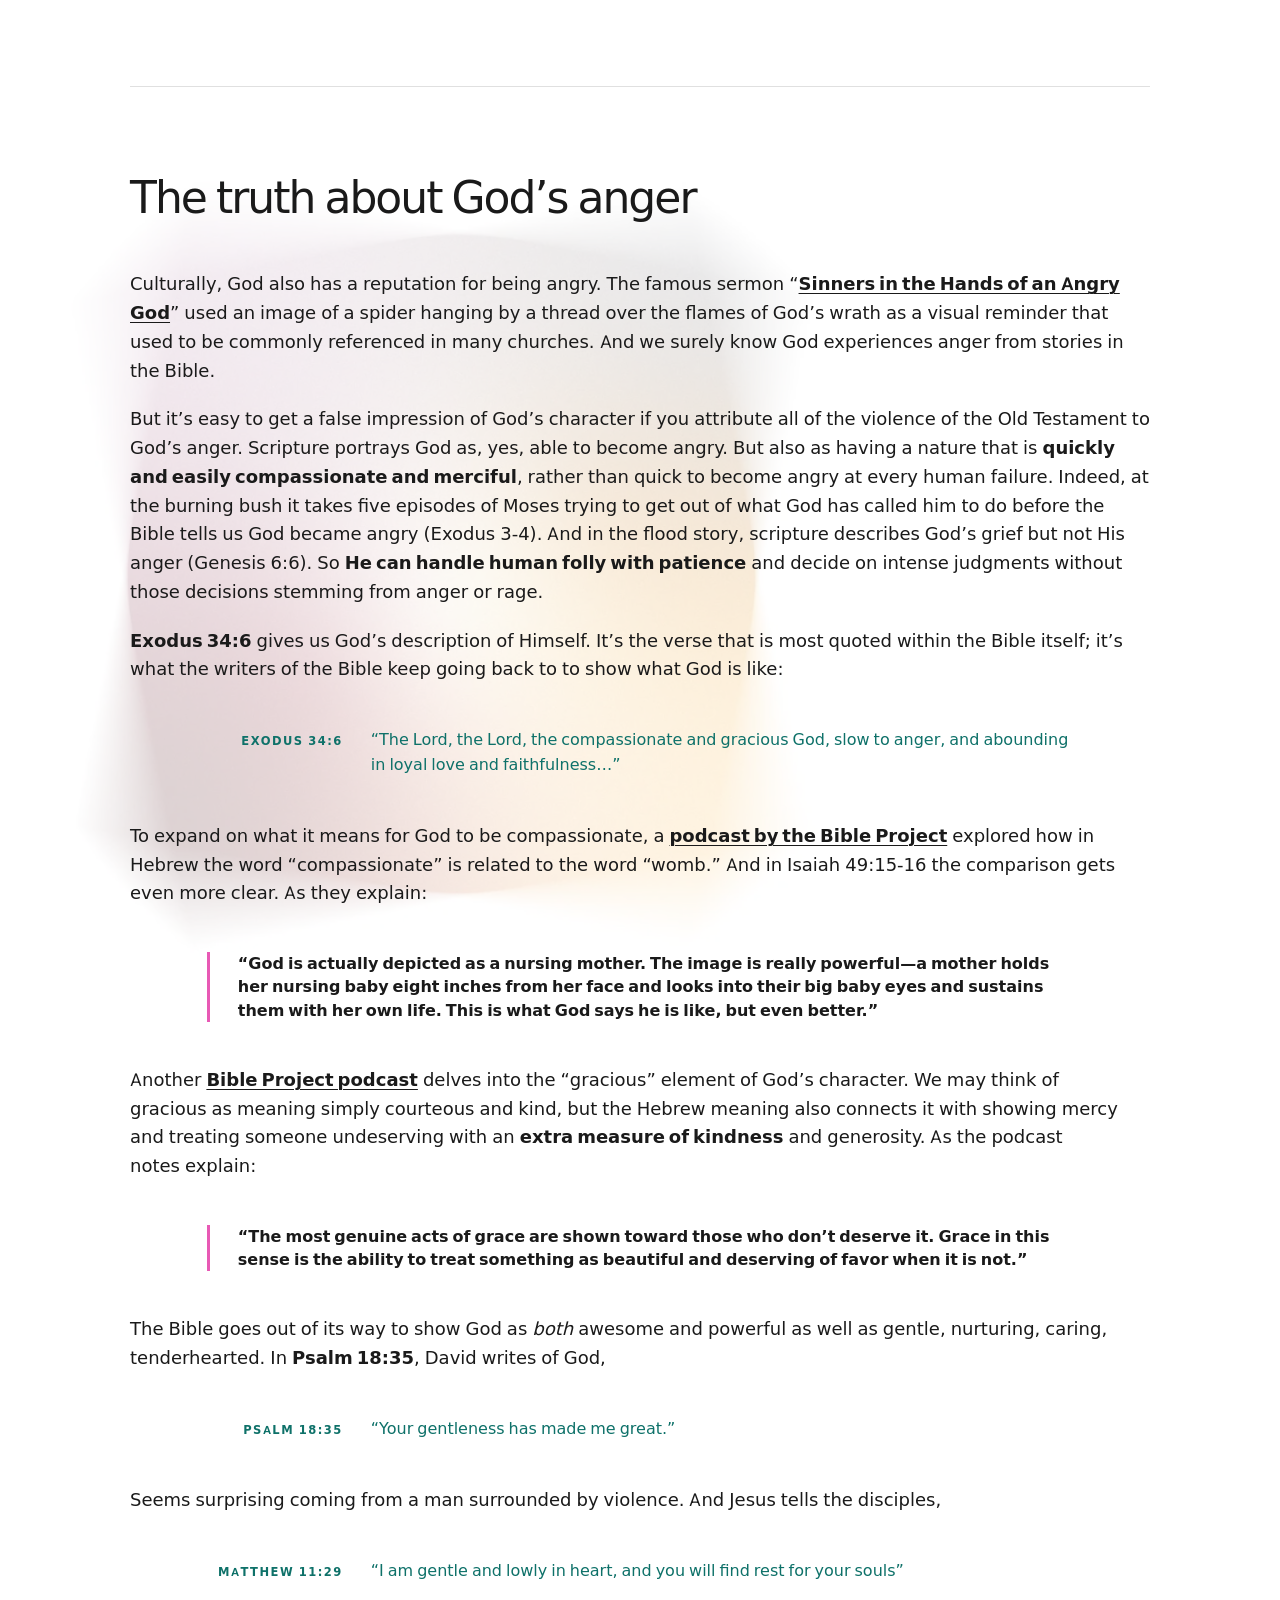
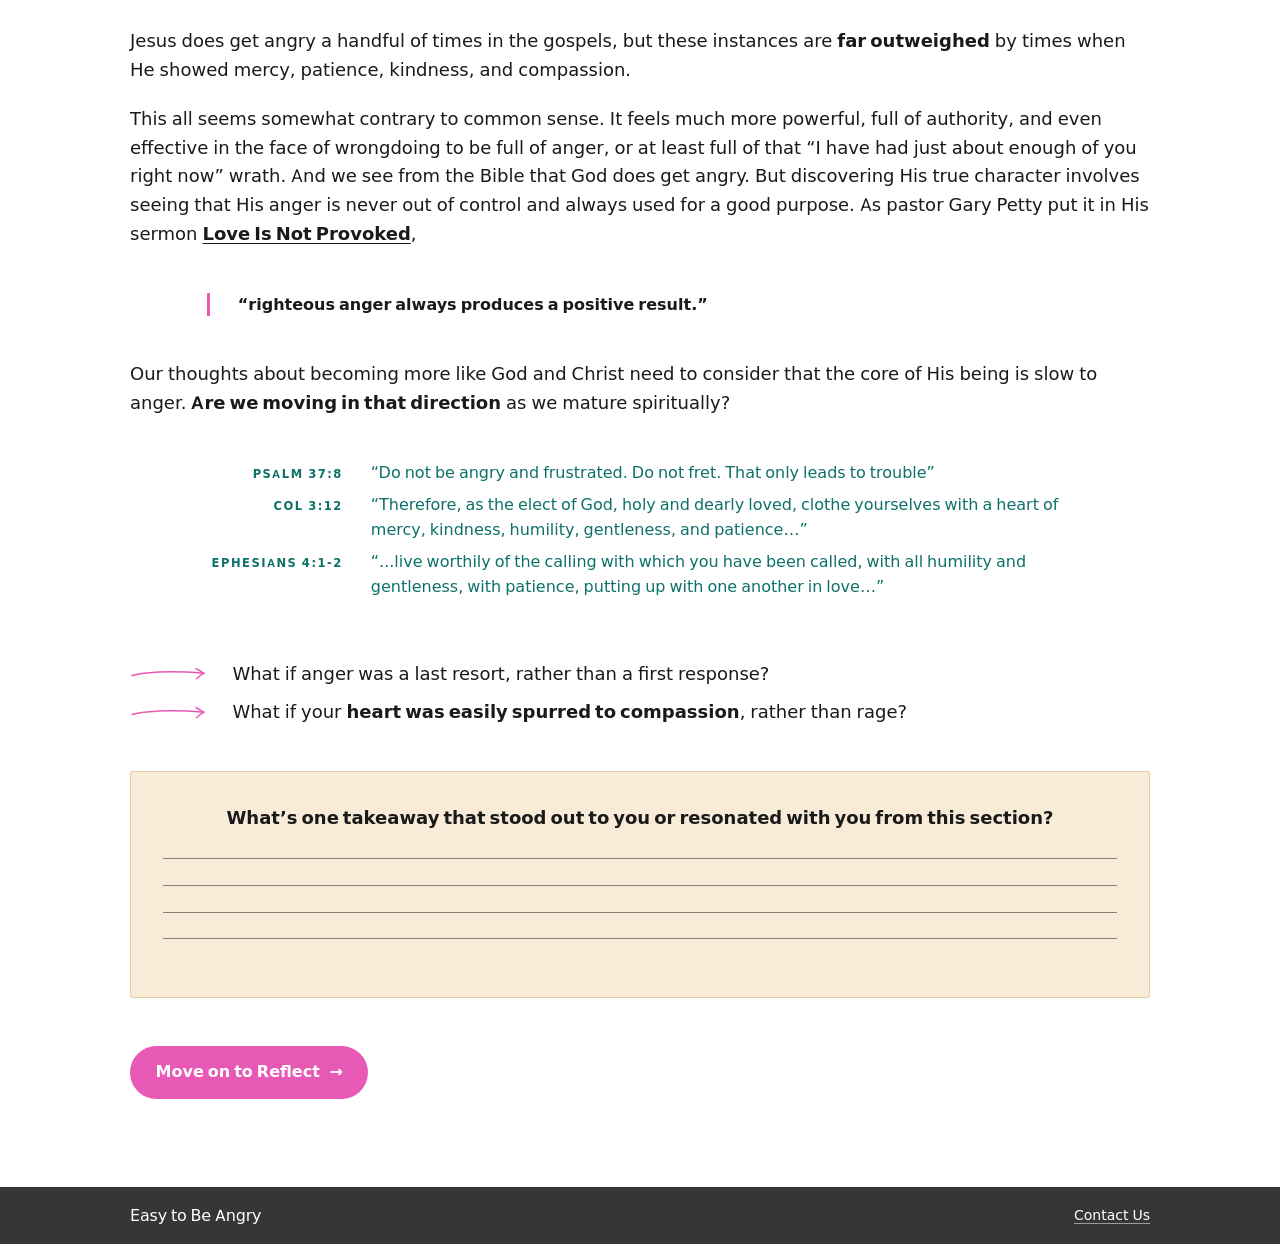
==== commit fa531bad: "Restore the line above the quote carousel on Learn "Relatable examples from books and media" sat abo" ====
--- a/index.html
+++ b/index.html
@@ -113,8 +113,10 @@
     </div>
   </section>
 
-  <section class="section section--light section--no-rule section--continues" aria-label="Relatable examples from books and media">
-    <div class="container">
+  <section class="section section--light section--no-rule section--continues" aria-labelledby="relatable-examples">
+    <div class="container">
+
+      <p class="section__subtitle" id="relatable-examples">Relatable examples from books and media</p>
 
       <div class="carousel" data-carousel>
         <div class="carousel__stage">
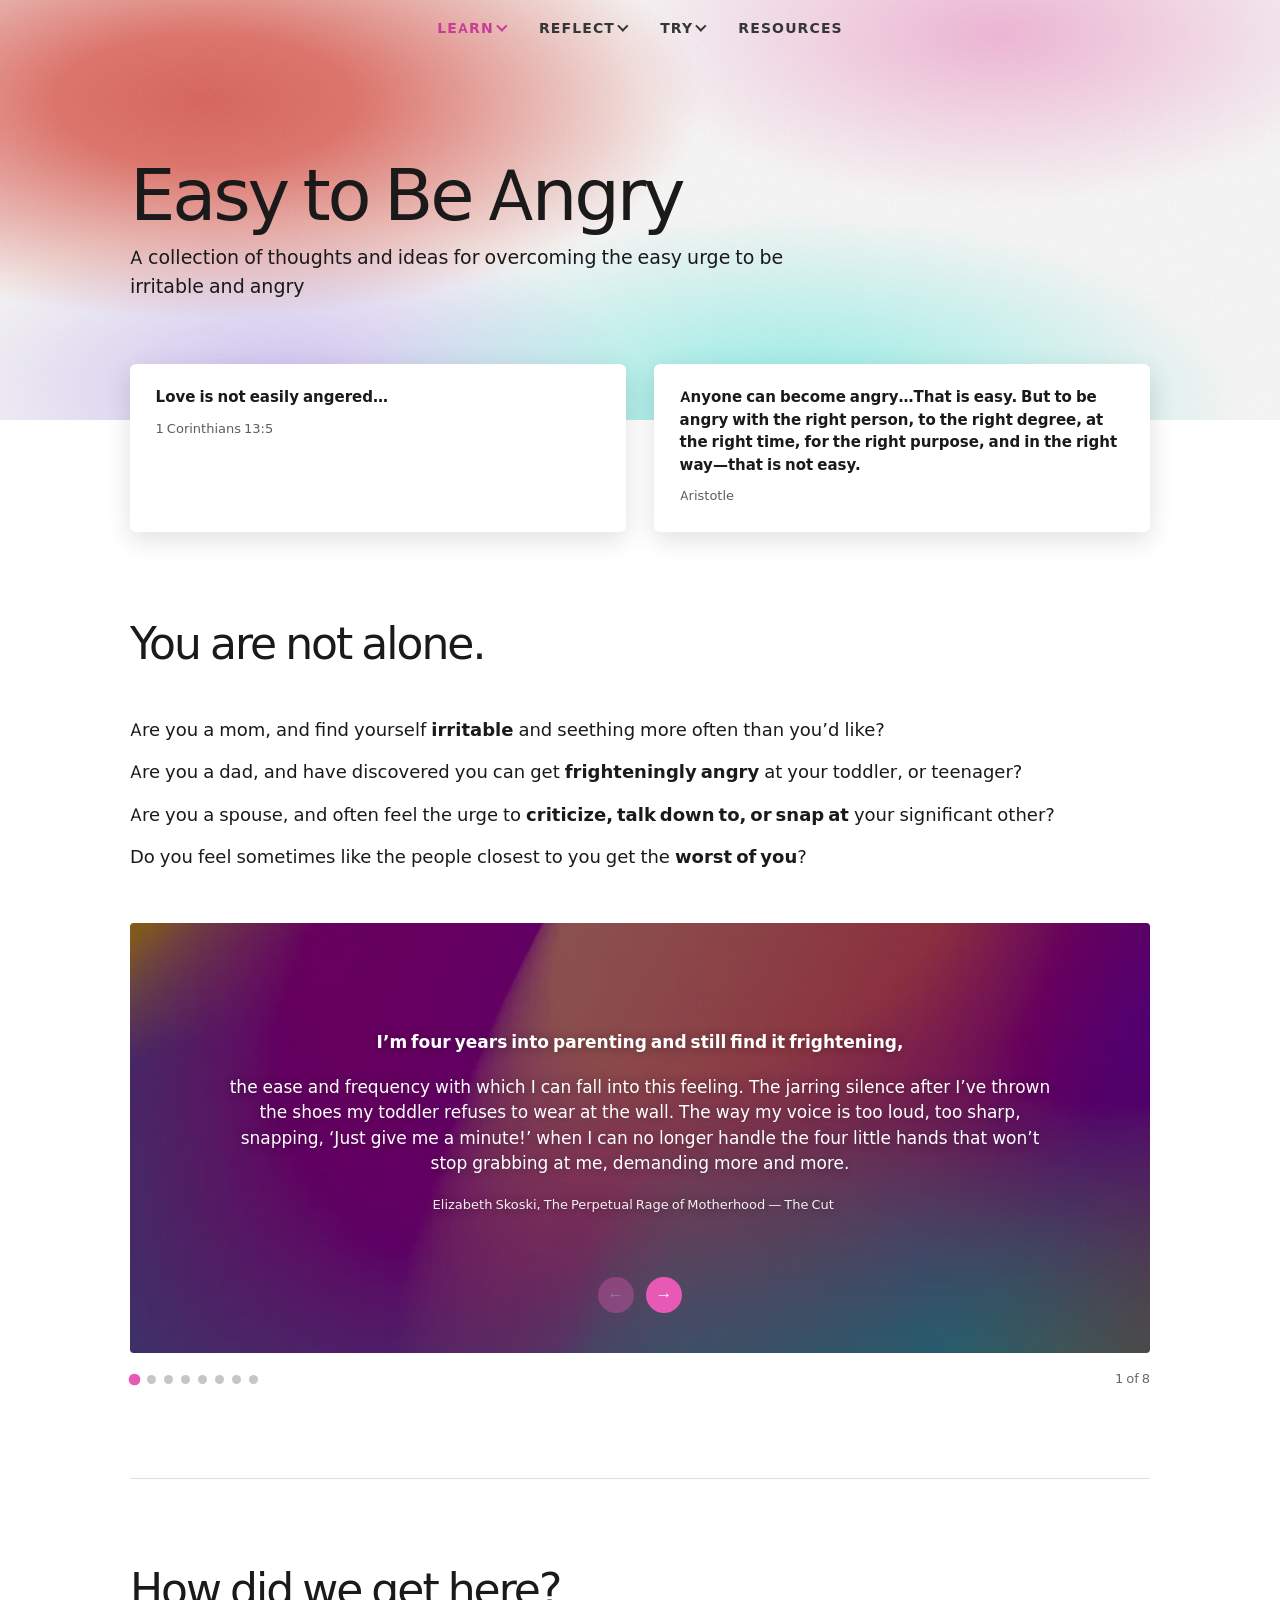
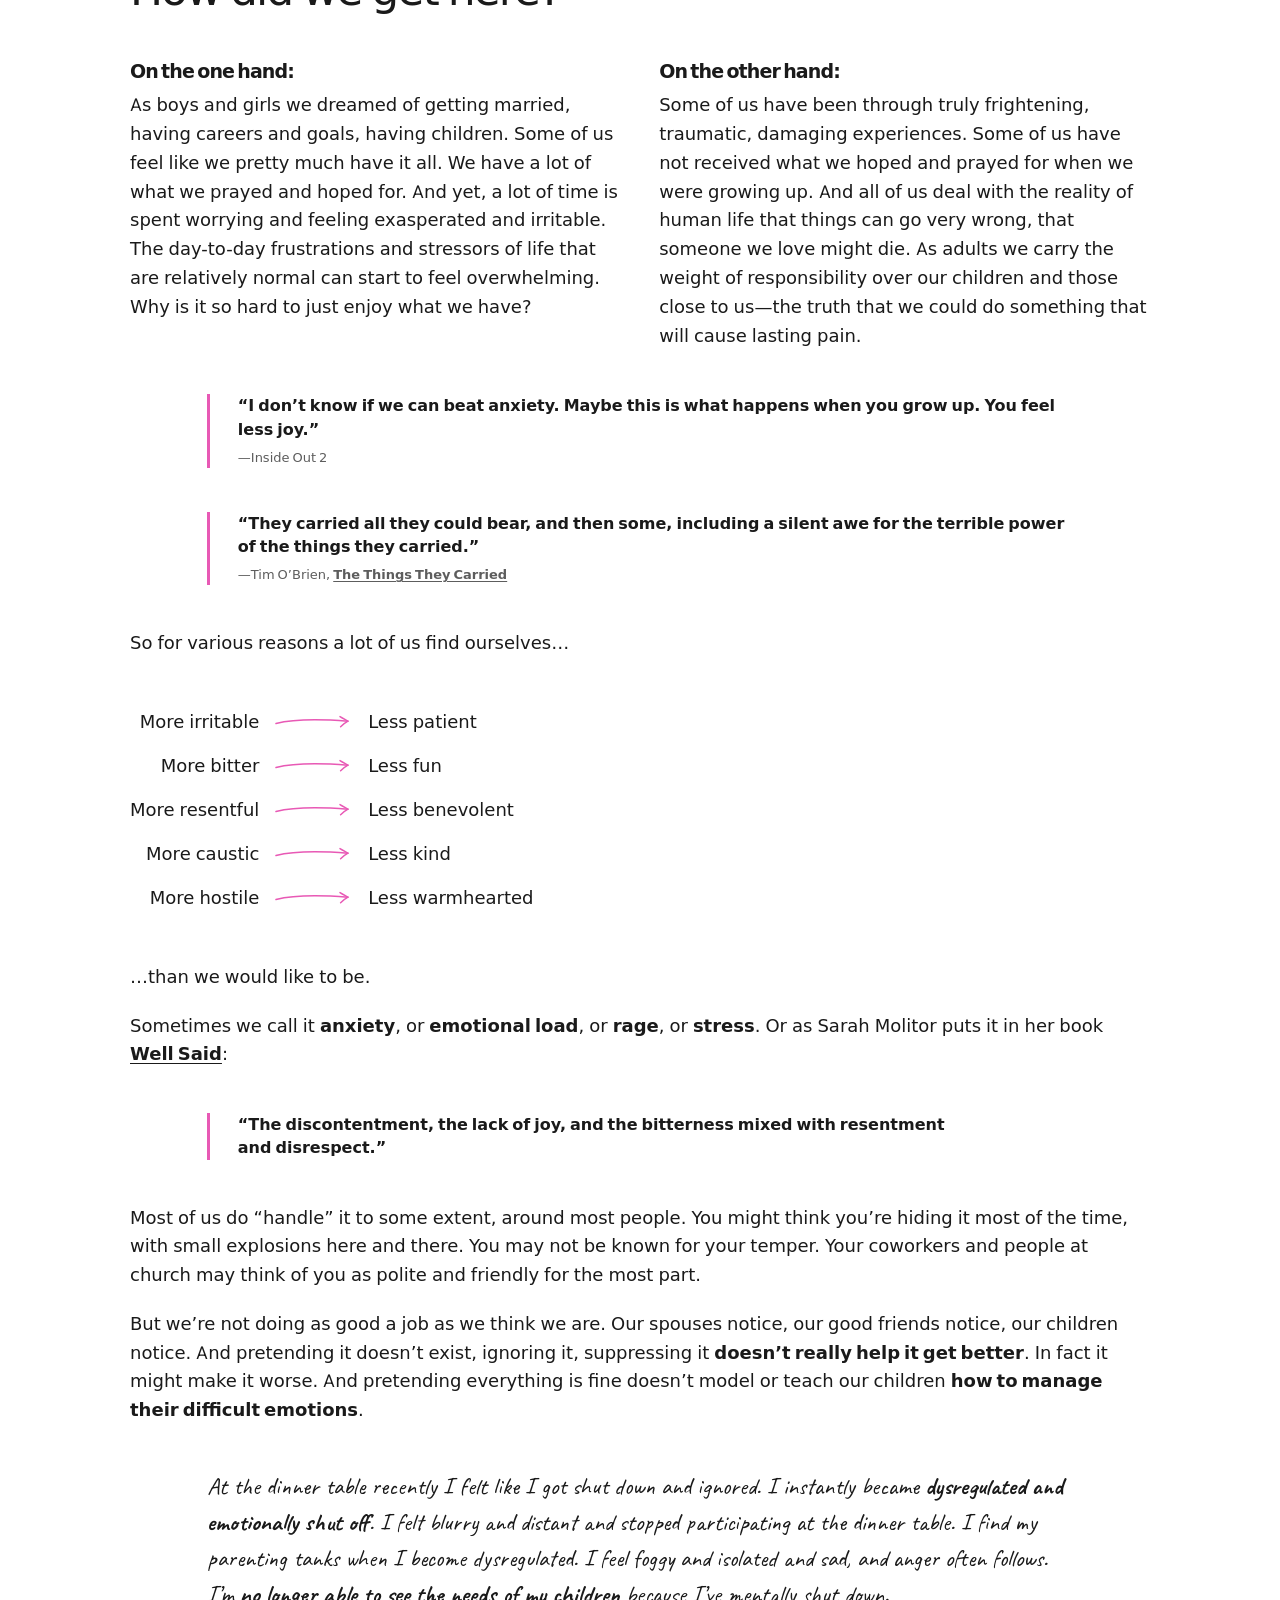
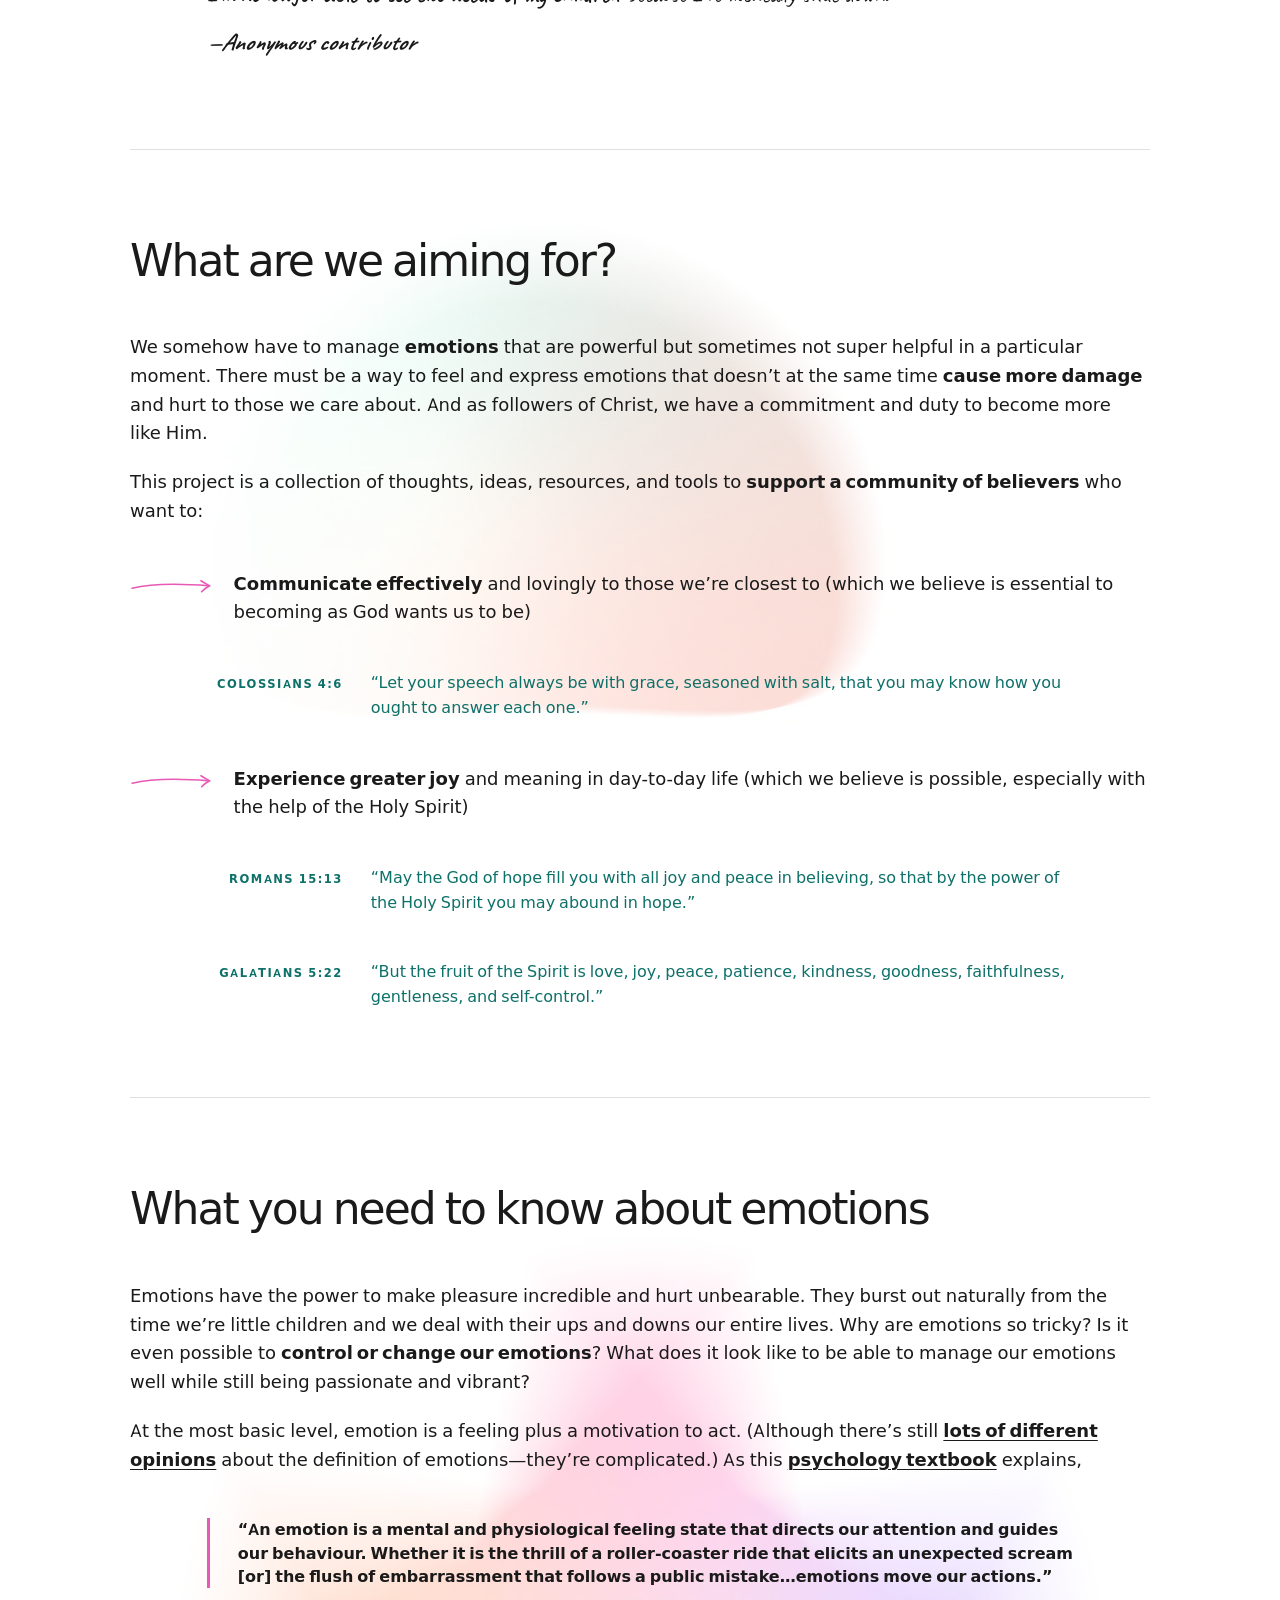
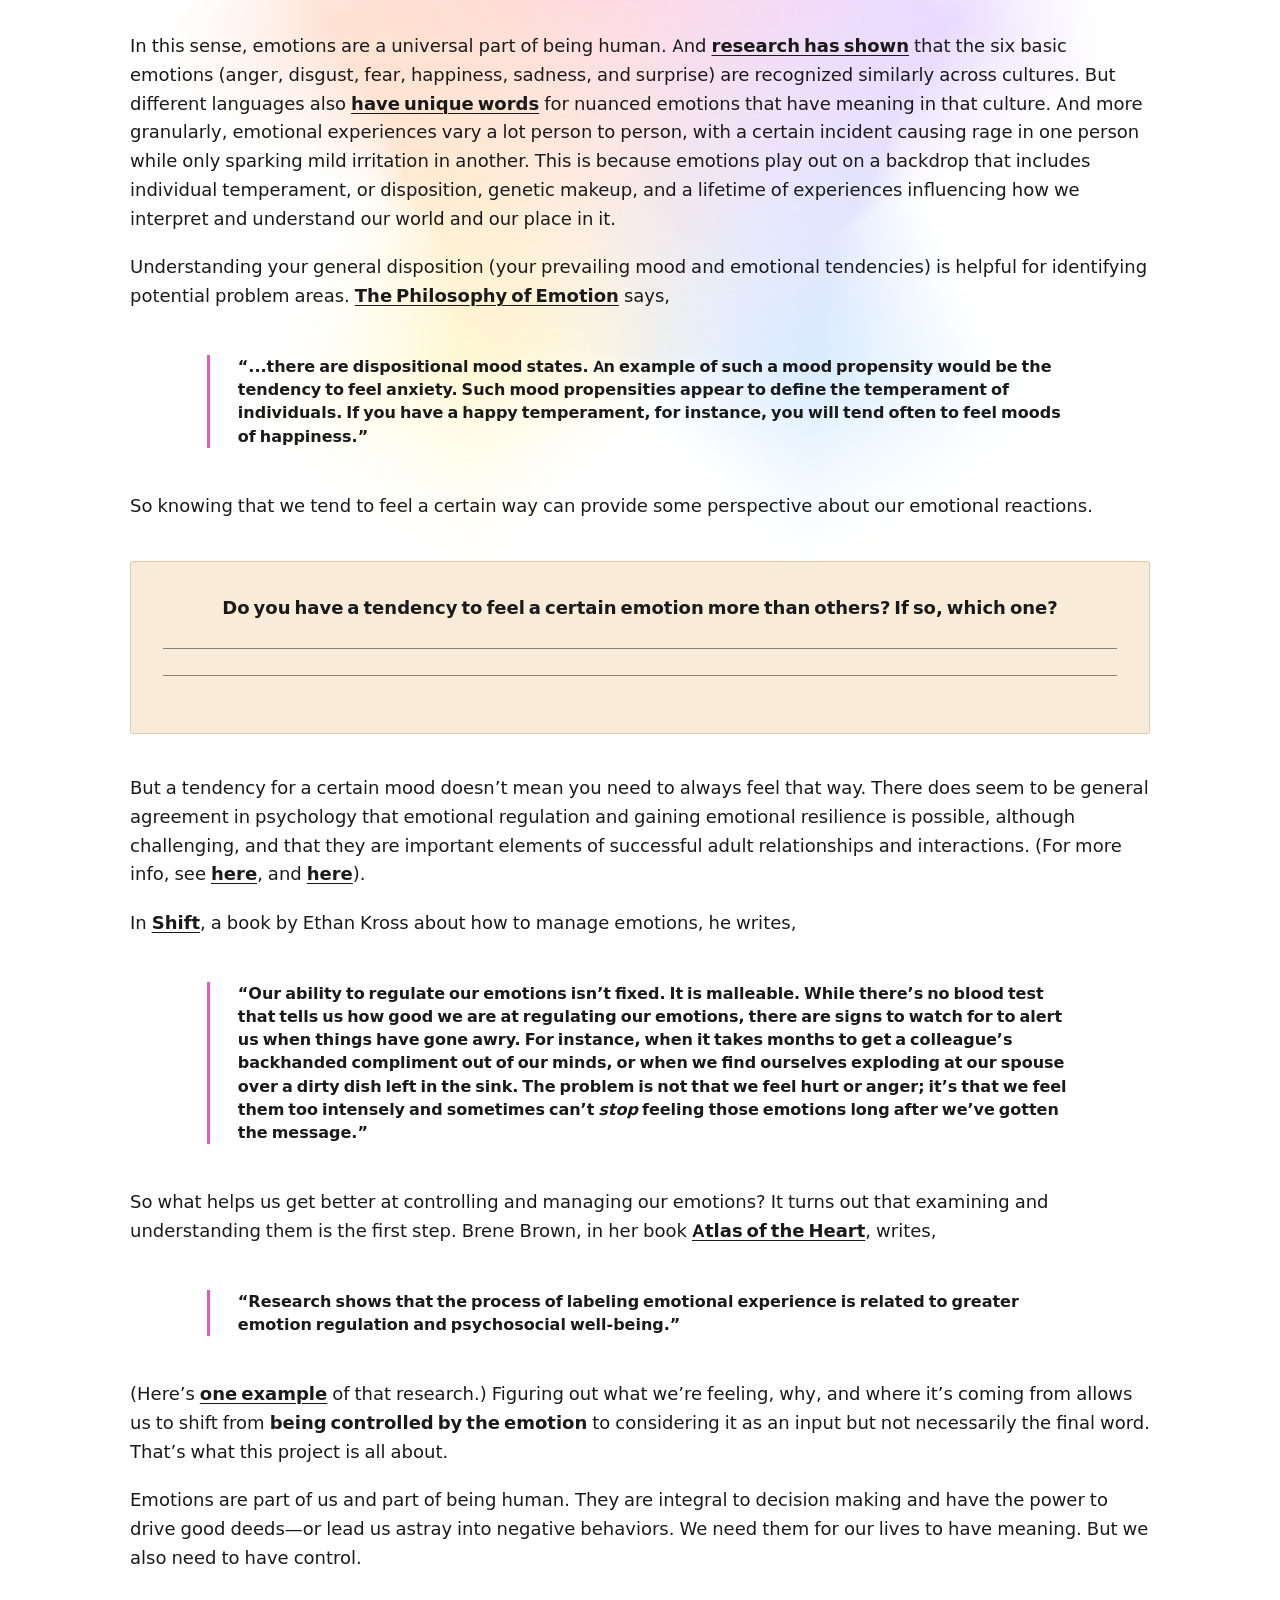
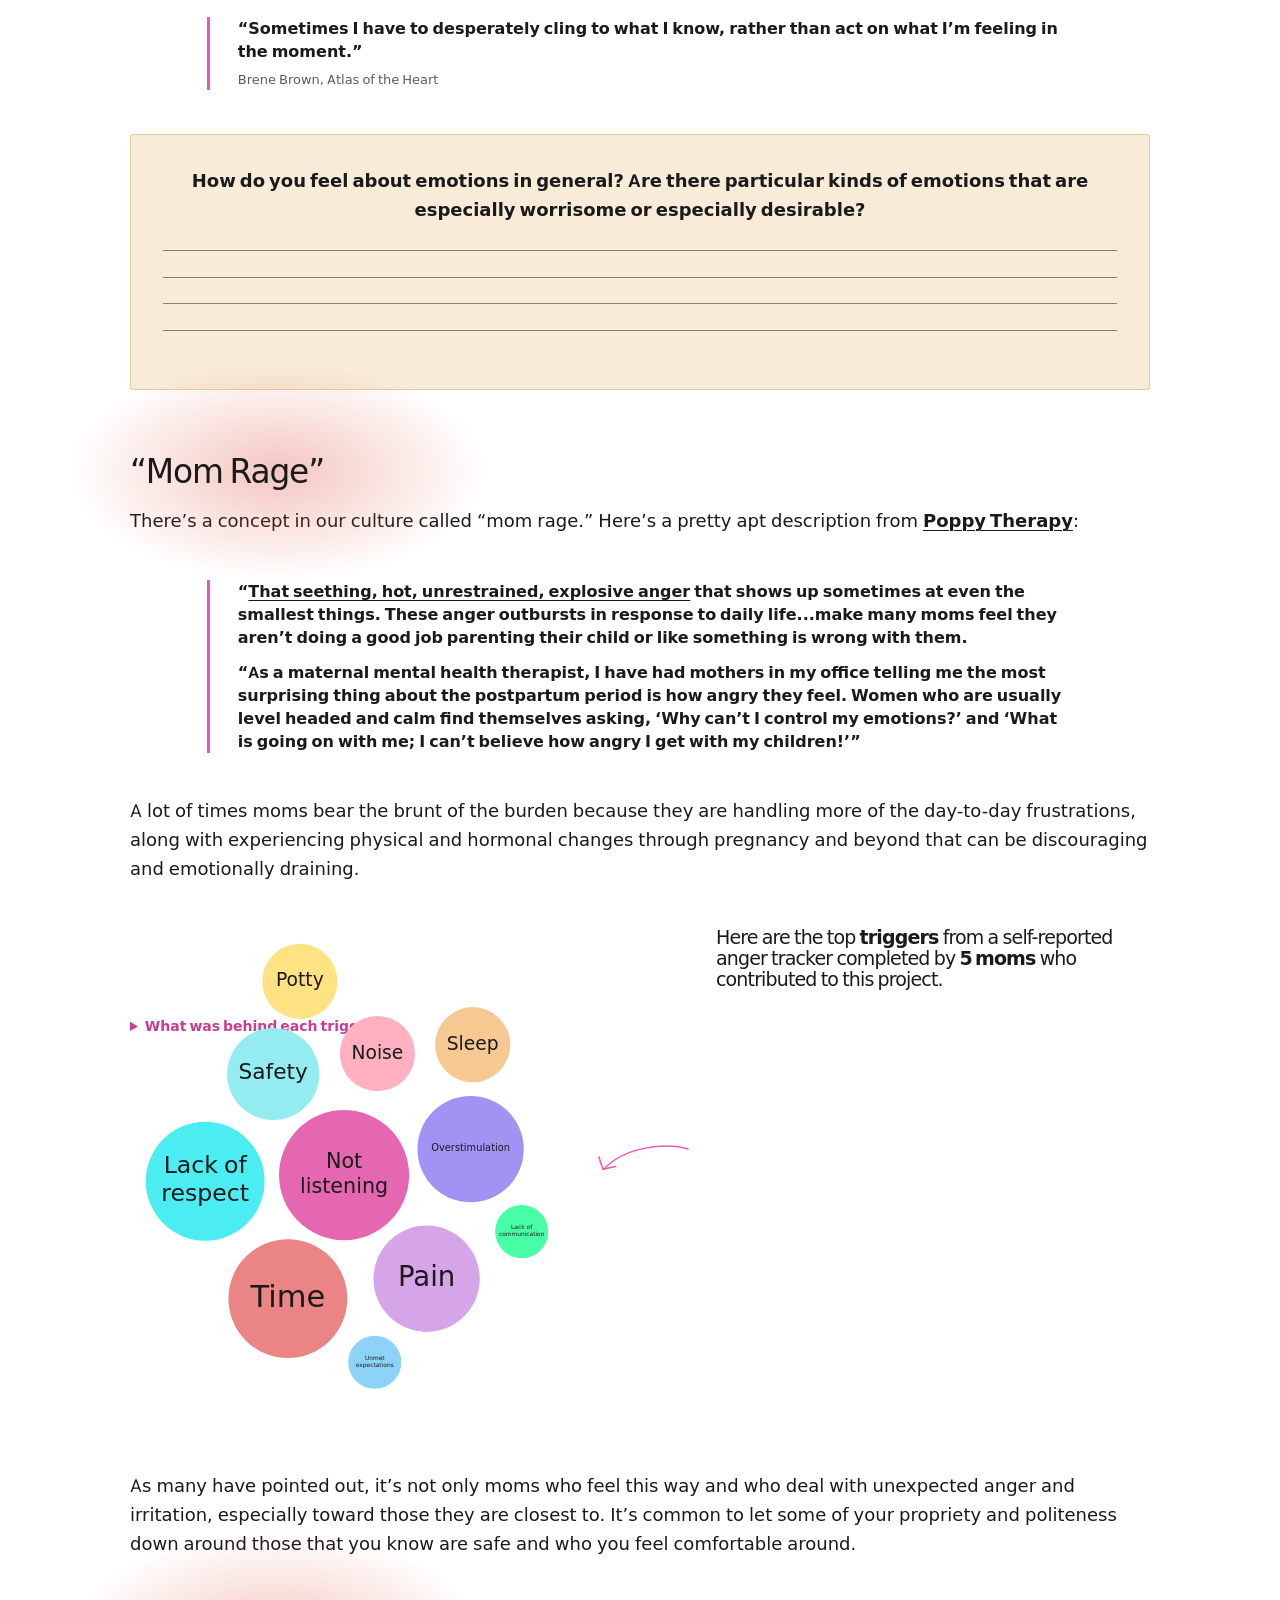
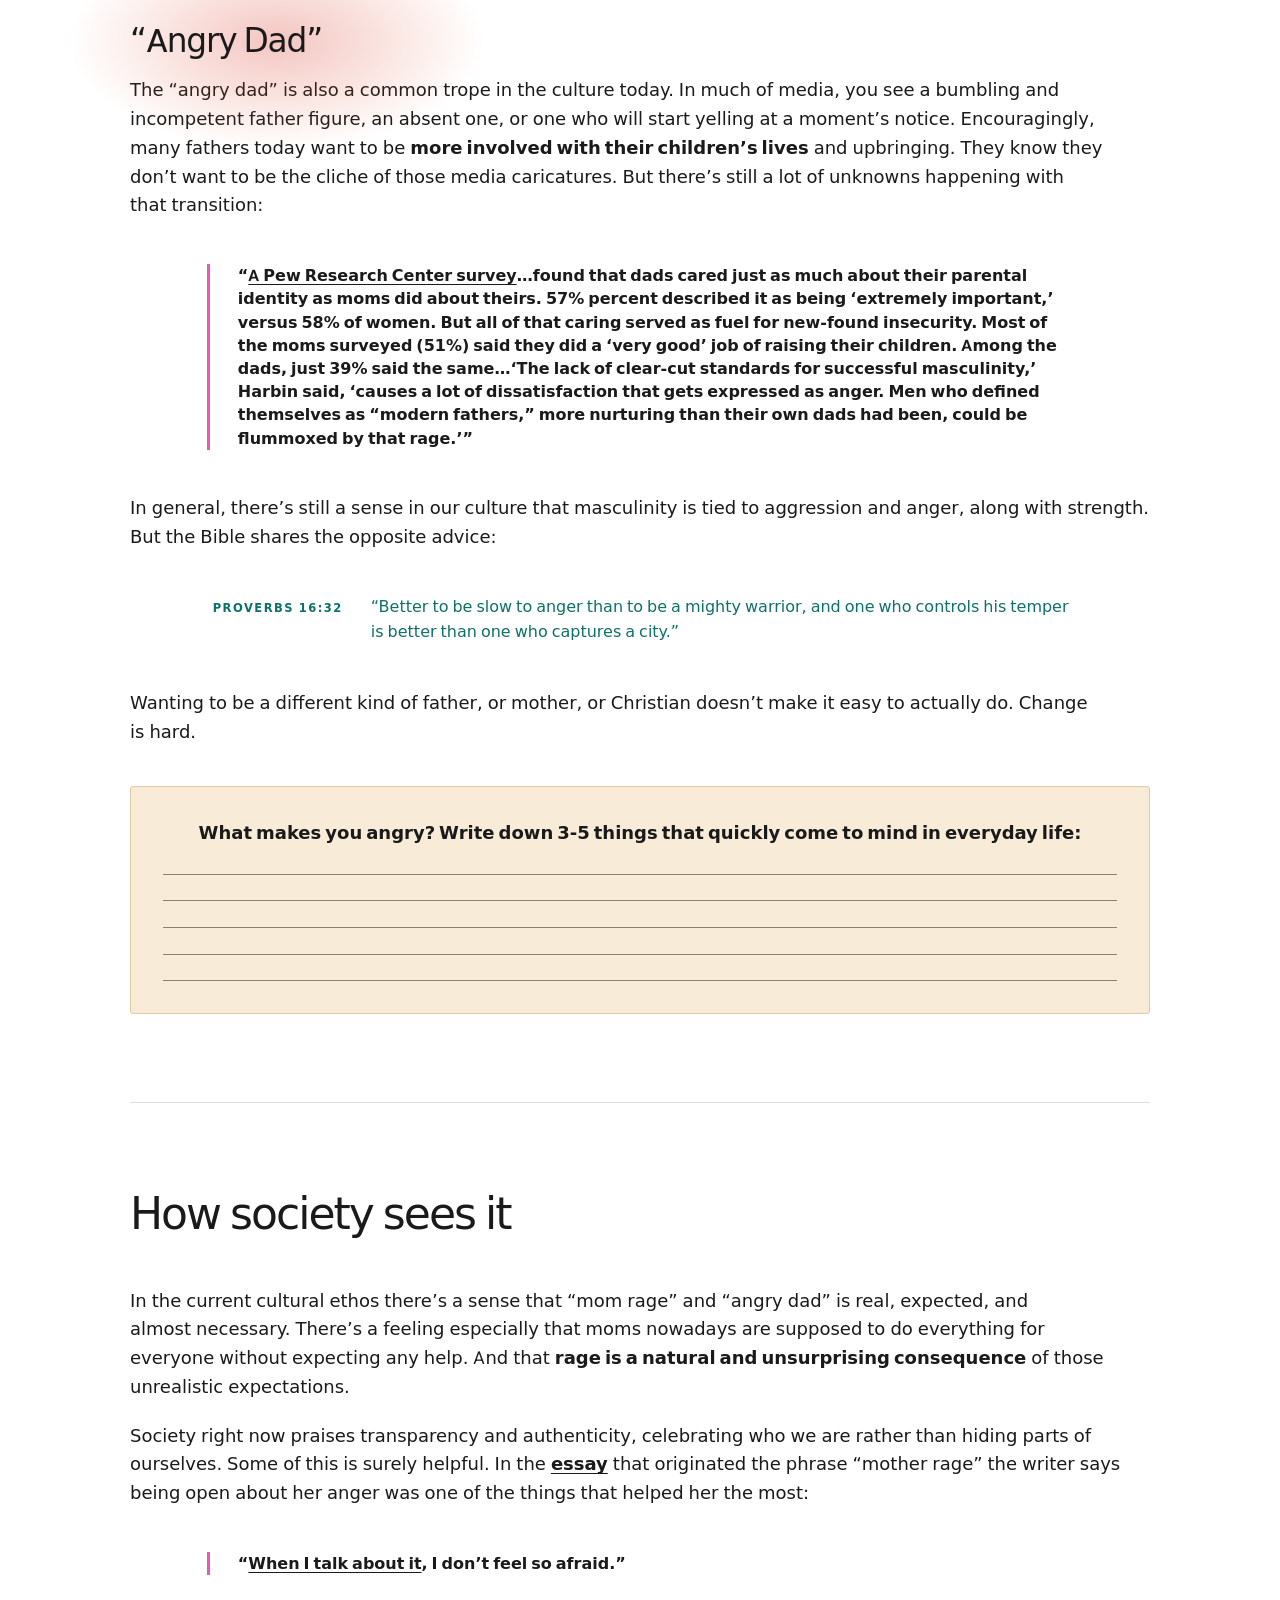
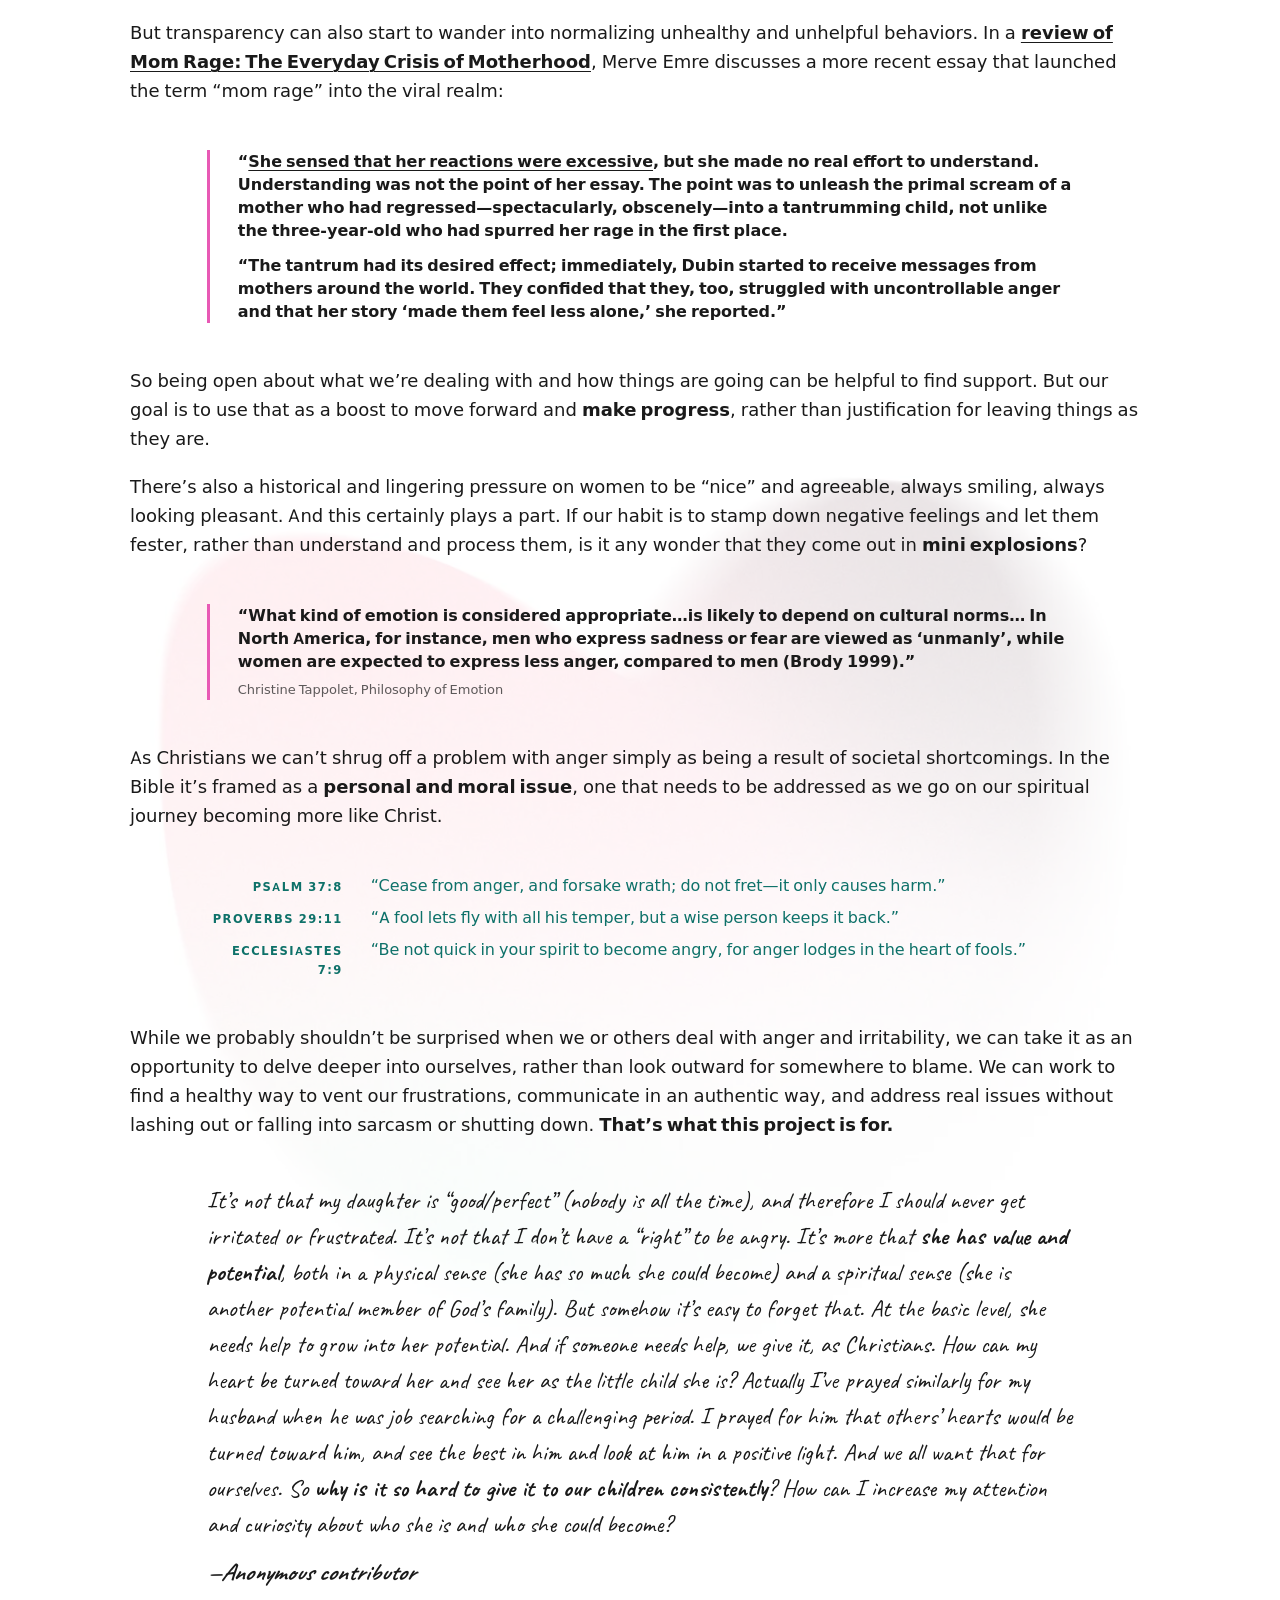
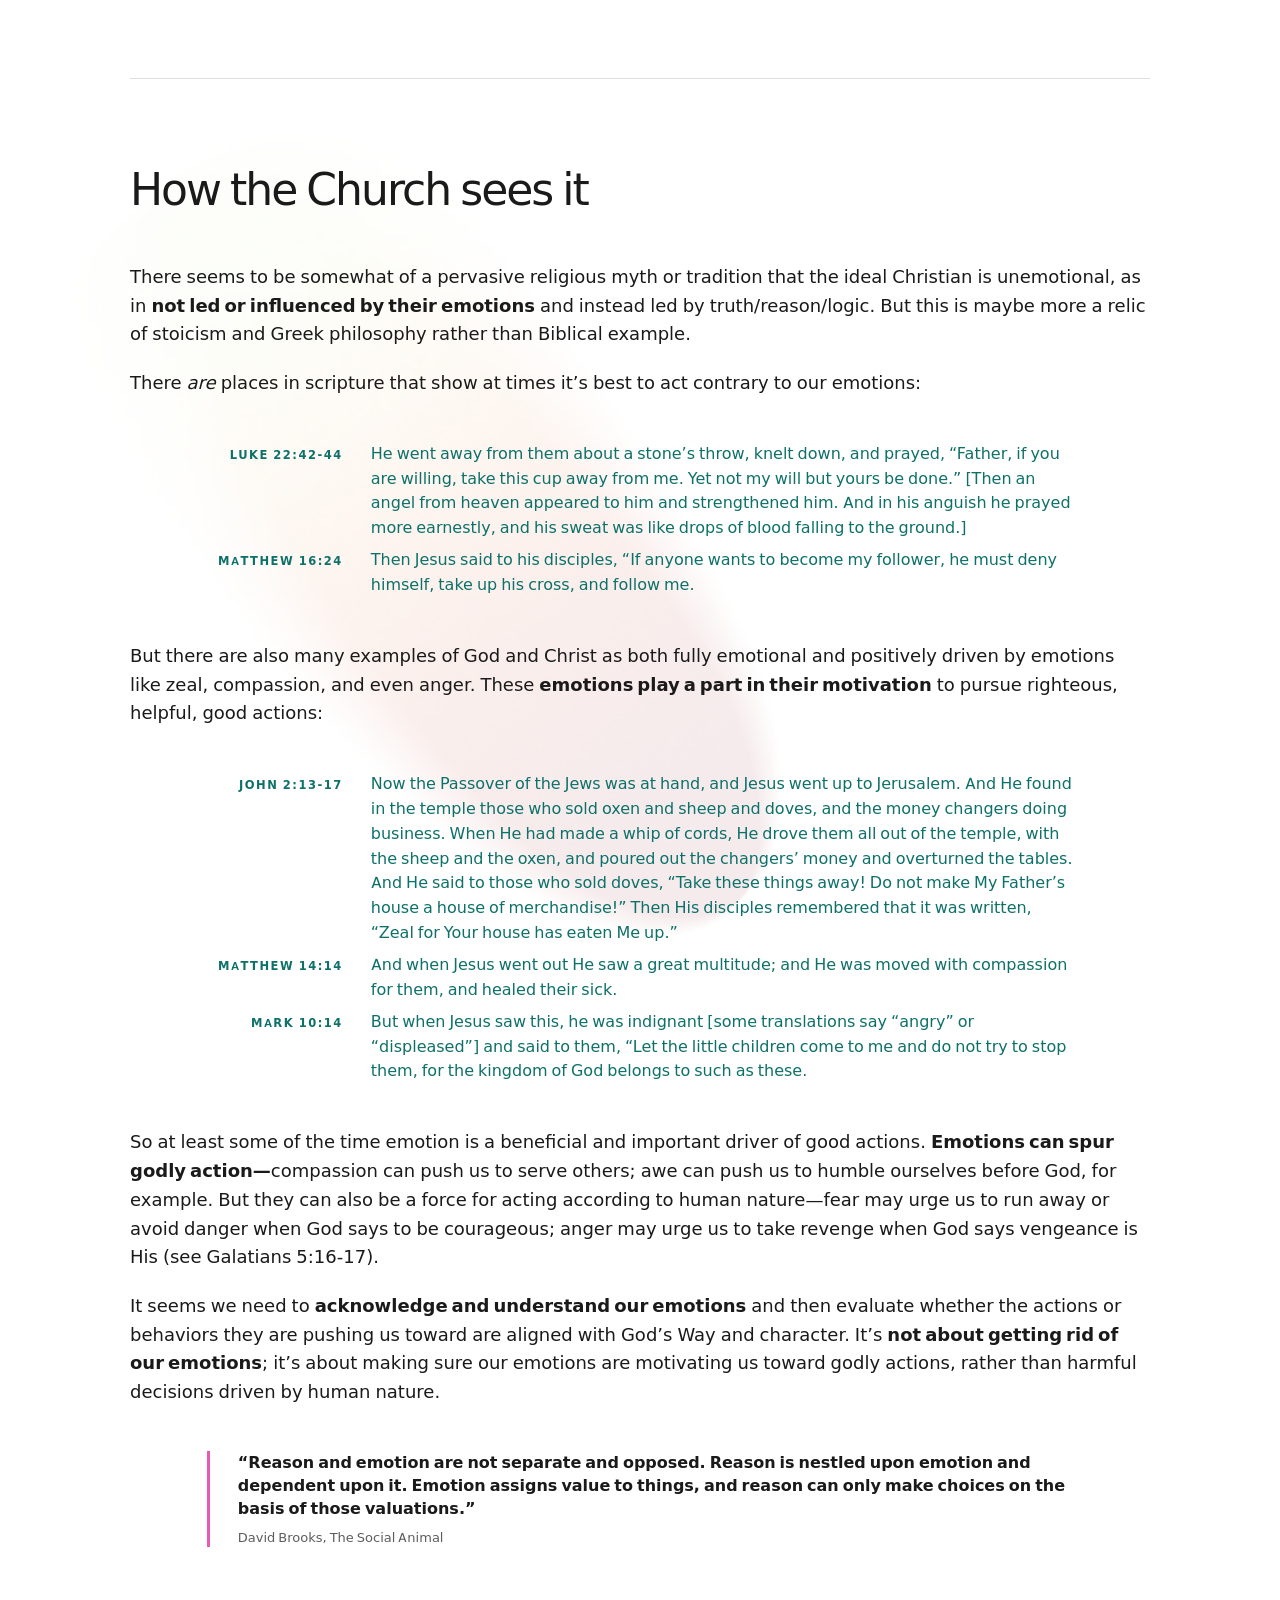
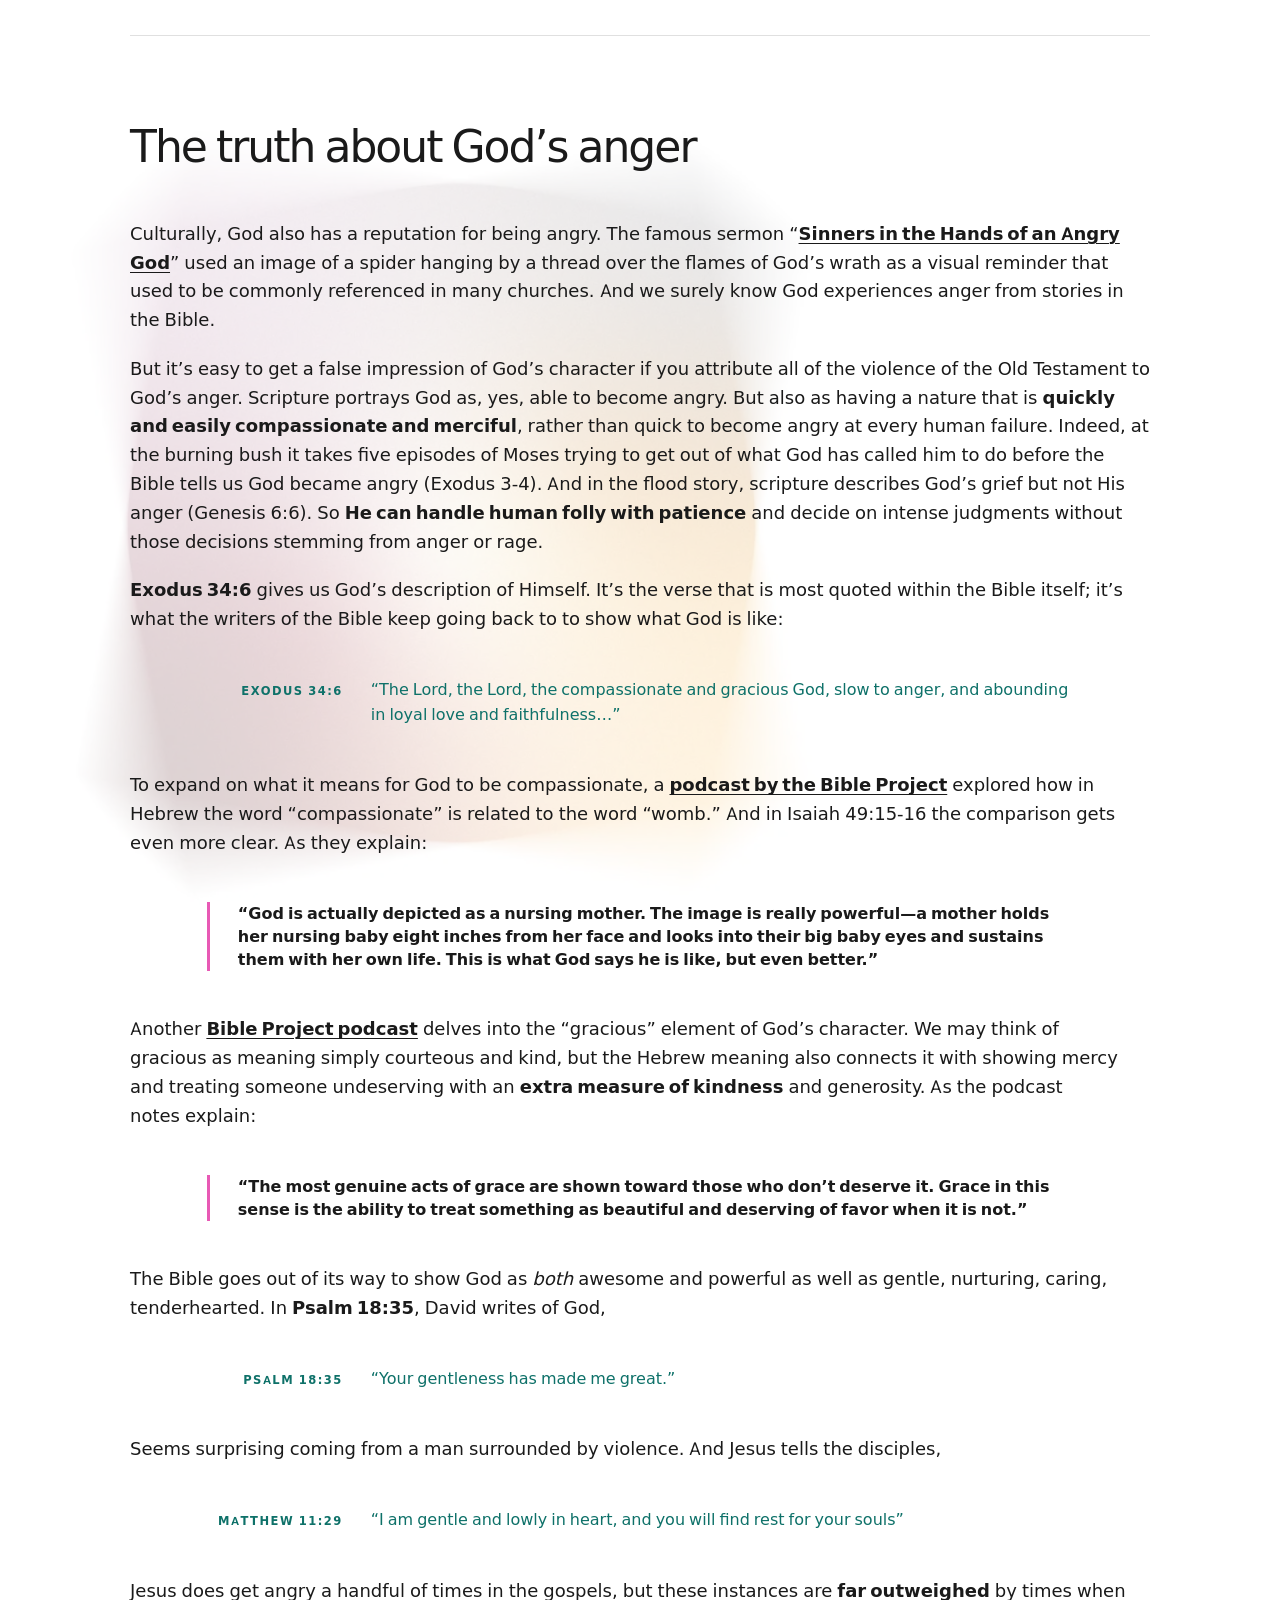
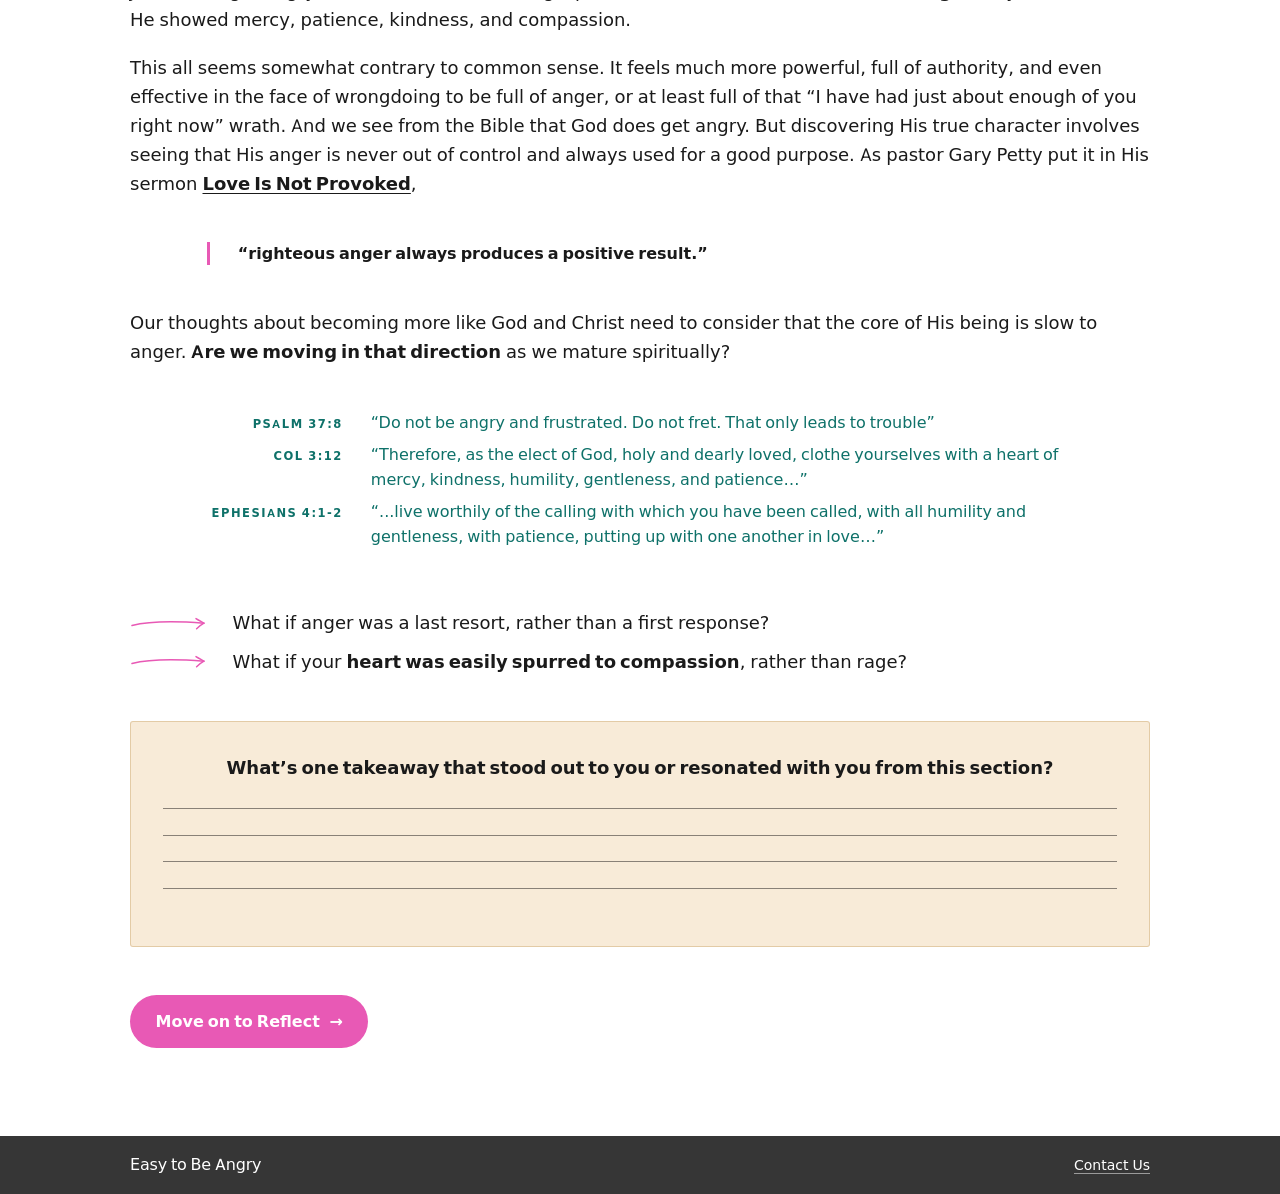
==== commit 5fa4f9b0: "Keep the carousel line to screen readers only Reverts the previous commit at the author's request. "" ====
--- a/index.html
+++ b/index.html
@@ -113,10 +113,8 @@
     </div>
   </section>
 
-  <section class="section section--light section--no-rule section--continues" aria-labelledby="relatable-examples">
-    <div class="container">
-
-      <p class="section__subtitle" id="relatable-examples">Relatable examples from books and media</p>
+  <section class="section section--light section--no-rule section--continues" aria-label="Relatable examples from books and media">
+    <div class="container">
 
       <div class="carousel" data-carousel>
         <div class="carousel__stage">
